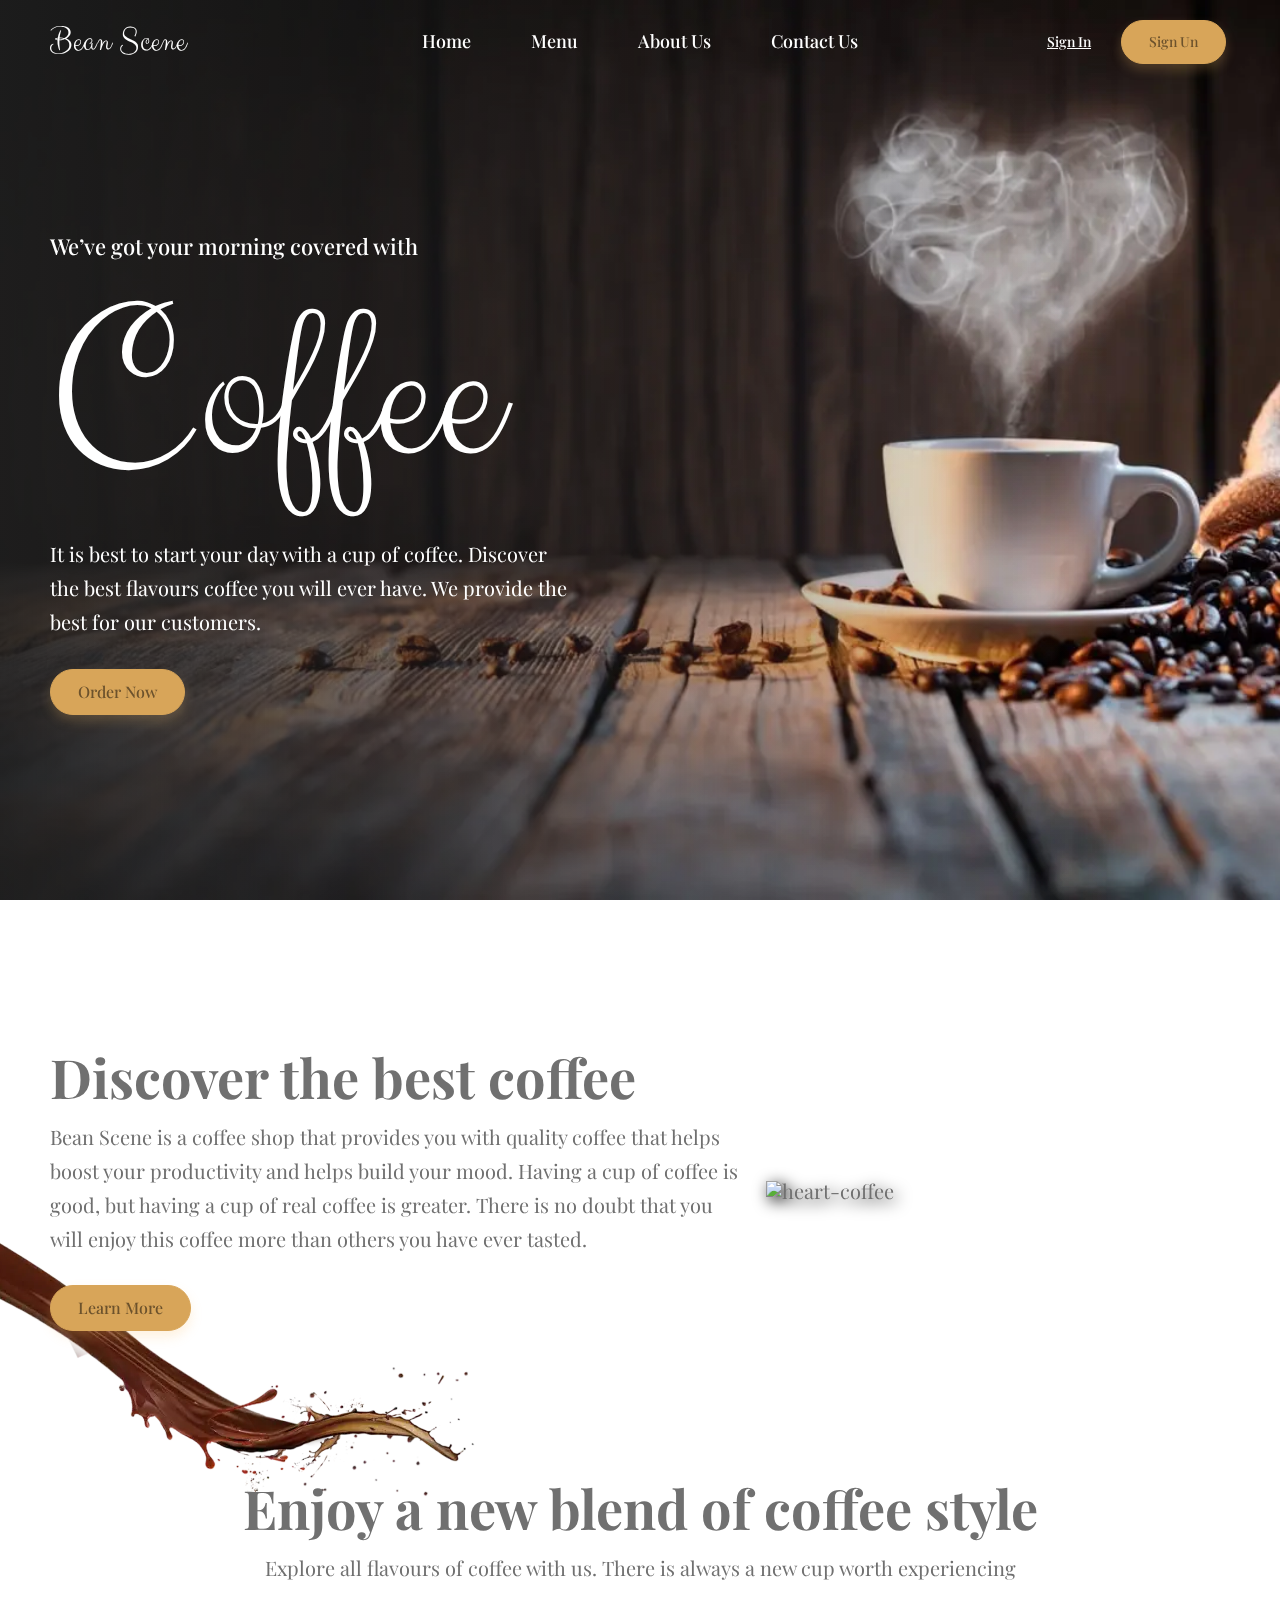
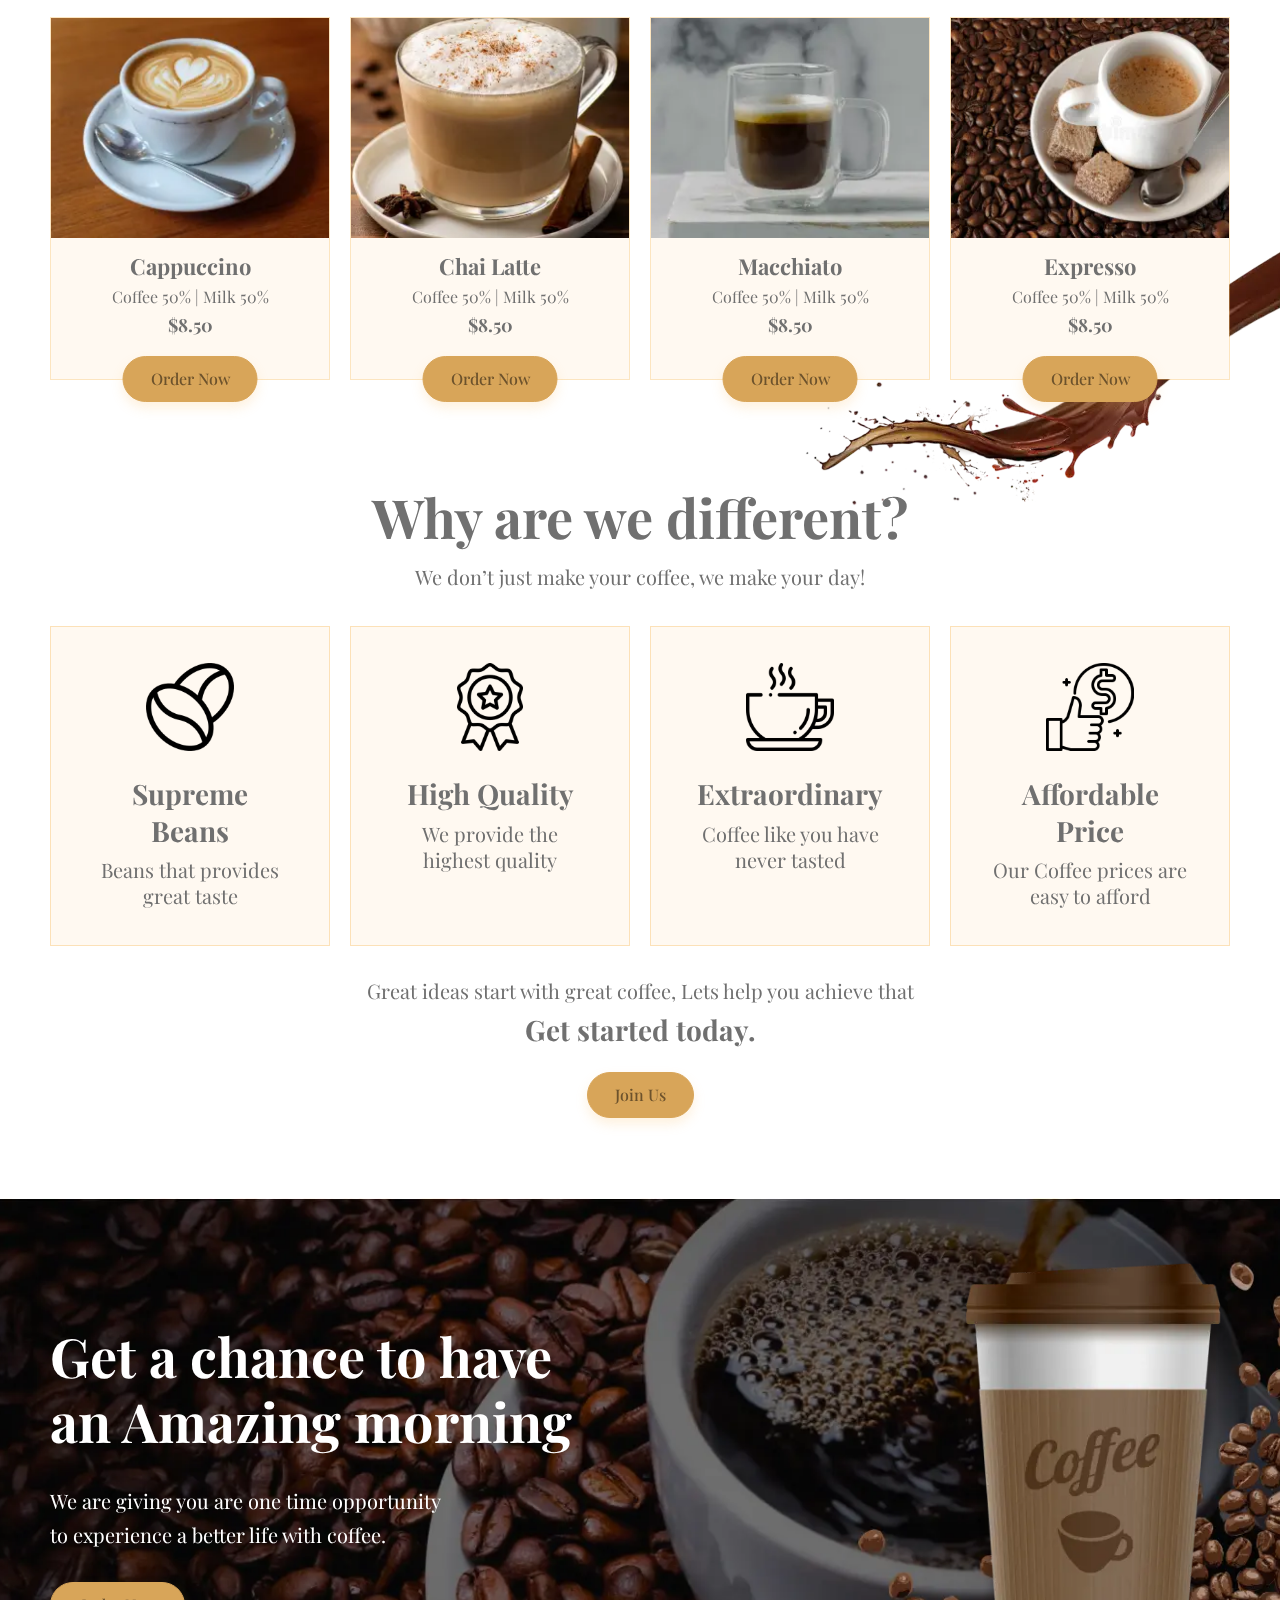
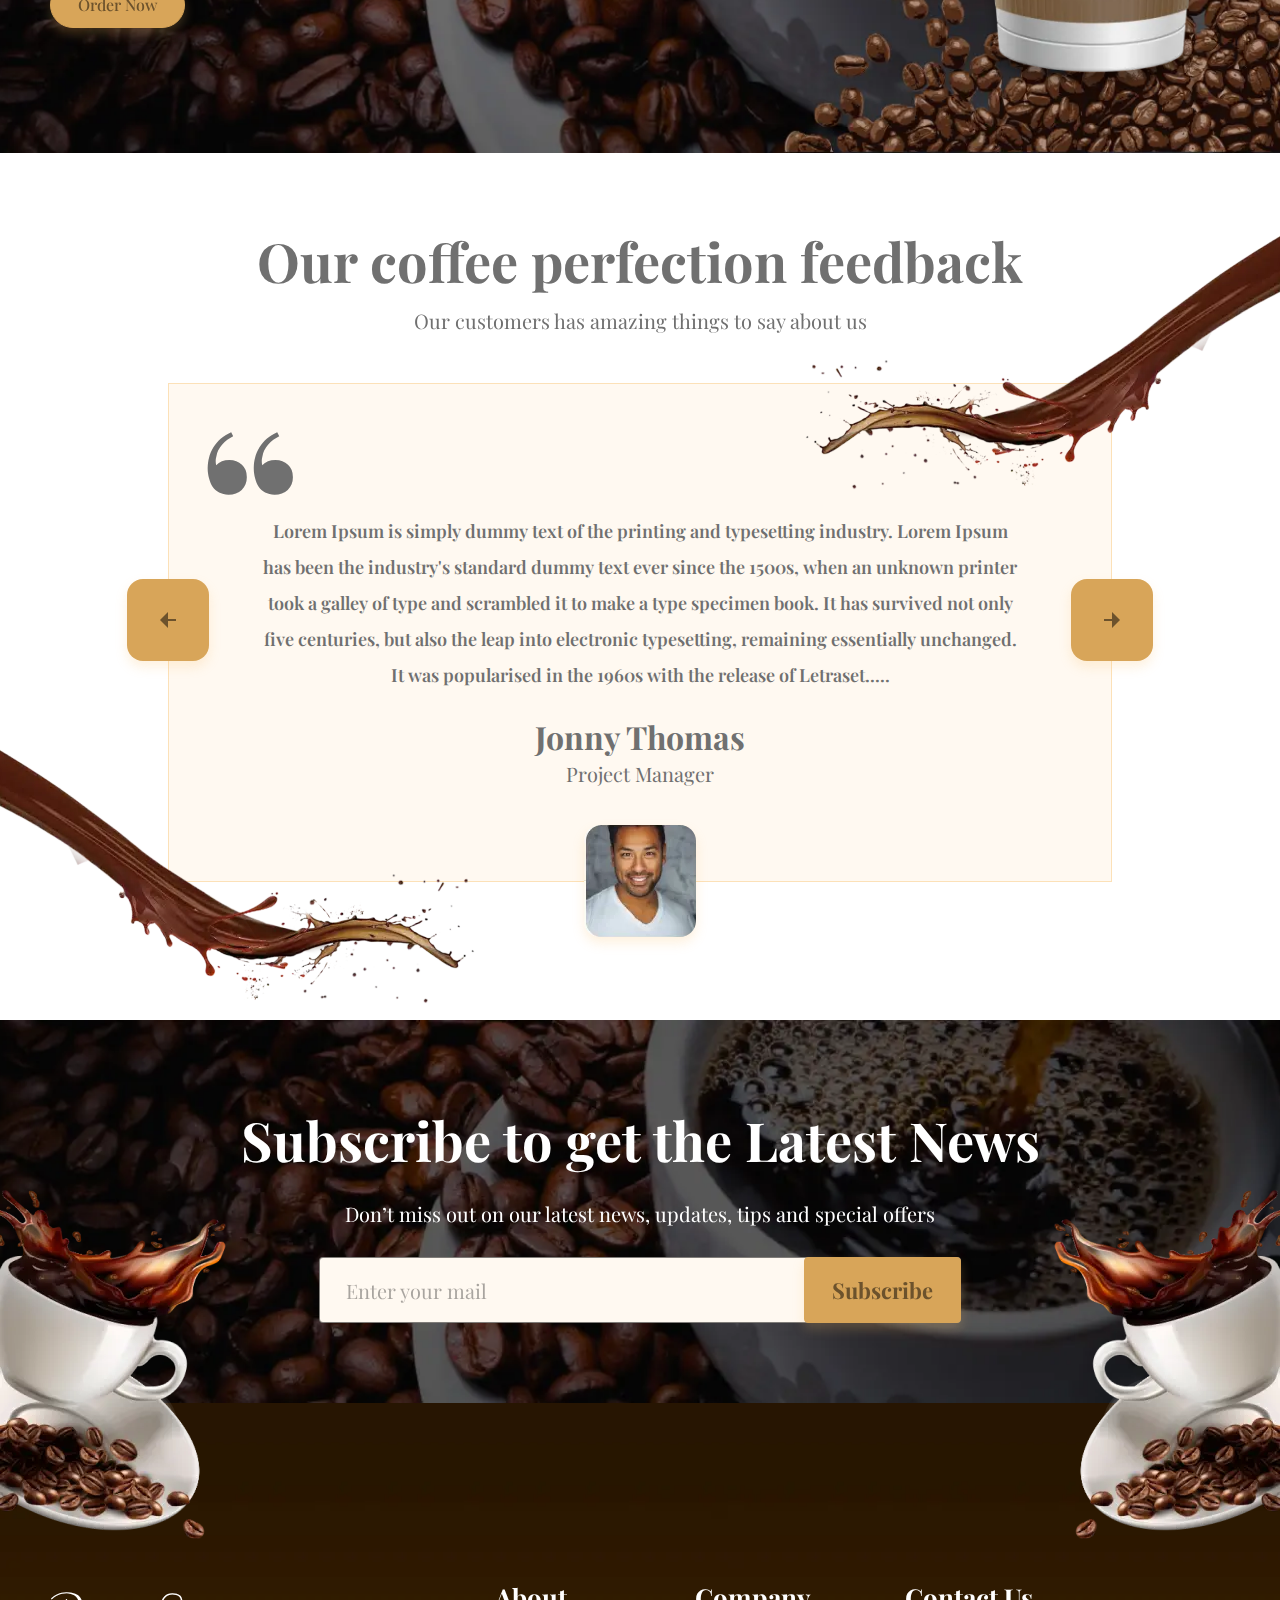
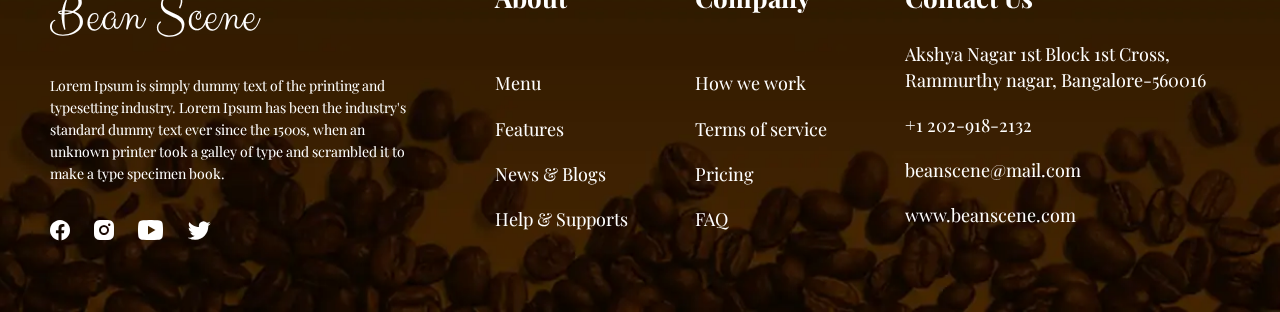
==== index.html @ 51be2c2b "Updates" ====
<!DOCTYPE html>
<html lang="en">

<head>
	<title>Coffee</title>
	<meta charset="UTF-8" />
	<meta name="format-detection" content="telephone=no" />
	<!-- <style>body{opacity: 0;}</style> -->
	<link rel="stylesheet" href="css/style.min.css?_v=20250124222433" />
	<link rel="shortcut icon" href="/favicon.ico" type="image/x-icon" />
	<!-- <meta name="robots" content="noindex, nofollow"> -->
	<meta name="viewport" content="width=device-width, initial-scale=1.0" />
</head>

<body>
	<div class="wrapper">
		<header data-scroll="10" data-scroll-show="1300" class="header">
			<div class="header__container">
				<div class="header__content">
					<div class="header__logo"><span>Bean Scene</span></div>
					<div class="header__menu menu">
						<nav class="menu__body">
							<ul class="menu__list">
								<li class="menu__item"><a href="#" data-goto=".hero" class="menu__link">Home</a></li>
								<li class="menu__item"><a href="#" data-goto-header: class="menu__link">Menu</a></li>
								<li class="menu__item"><a href="#" data-goto-header: data-goto=".about" class="menu__link">About Us</a></li>
								<li class="menu__item"><a href="#" data-goto-header: data-goto=".footer" class="menu__link">contact us</a></li>
							</ul>
						</nav>
					</div>
					<div data-da=".menu__body, 479.98" class="header__signs">
						<button class="btn header__sign">Sign In</button>
						<button class="btn header__sign btn_yellow">sign un</button>
					</div>
					<div class="header__burger">
						<button type="button" class="menu__icon icon-menu"><span></span></button>
					</div>
				</div>
			</div>
		</header>
		<main class="page">
			<section data-prlx-parent class="hero">
				<div class="hero__container">
					<div class="hero__body">
						<div class="hero__descr">We’ve got your morning covered with</div>
						<h1 class="hero__title">Coffee</h1>
						<div class="hero__text">
							<p>
								It is best to start your day with a cup of coffee. Discover the best
								flavours coffee you will ever have. We provide the best for our
								customers.
							</p>
						</div>
						<div><button class="btn btn_yellow">Order Now</button></div>
					</div>
				</div>
				<div class="hero__image"><picture><source srcset="img/bgHero.webp" type="image/webp"><img src="img/bgHero.jpg" alt="bg-image" /></picture></div>
			</section>
			<section data-prlx-parent class="about">
				<div class="about__container">
					<div class="about__content">
						<div class="head about__body">
							<h2 class="about__title head__title">Discover the best coffee</h2>
							<div class="about__text head__text">
								<p>
									Bean Scene is a coffee shop that provides you with quality coffee
									that helps boost your productivity and helps build your mood. Having
									a cup of coffee is good, but having a cup of real coffee is greater.
									There is no doubt that you will enjoy this coffee more than others
									you have ever tasted.
								</p>
							</div>
							<div><button class="btn btn_yellow about__btn">Learn More</button></div>
						</div>
						<div data-da=".about__body, 767.98, 1" class="about__image">
							<picture><source srcset="img/about.webpwing.webp" type="image/webp"><img src="img/about/pngwing.png" alt="heart-coffee" /></picture>
						</div>
					</div>
				</div>
			</section>

			<section class="gallery">
				<div class="gallery__container">
					<div class="gallery__head head head_center">
						<h2 class="gallery__title head__title">
							Enjoy a new blend of coffee style
						</h2>
						<div class="gallery__text head__text">
							<p>
								Explore all flavours of coffee with us. There is always a new cup
								worth experiencing
							</p>
						</div>
					</div>
					<div class="gallery__body">
						<div class="gallery__items">
							<a href="#" class="gallery__item item-gallery">
								<div class="item-gallery__image">
									<picture><source data-srcset="img/gallery/1.webp" srcset="[data-uri]" type="image/webp"><img src="[data-uri]"  data-src="img/gallery/1.jpg" alt="coffee" /></picture>
								</div>
								<div class="item-gallery__content">
									<h4 class="item-gallery__title">Cappuccino</h4>
									<div class="item-gallery__descr">
										Coffee 50% <span>|</span> Milk 50%
									</div>
									<div class="item-gallery__price">$8.50</div>
								</div>
								<div class="btn btn_yellow item-gallery__btn">Order Now</div>
							</a>
							<a href="#" class="gallery__item item-gallery">
								<div class="item-gallery__image">
									<picture><source data-srcset="img/gallery/2.webp" srcset="[data-uri]" type="image/webp"><img src="[data-uri]"  data-src="img/gallery/2.jpg" alt="coffee" /></picture>
								</div>
								<div class="item-gallery__content">
									<h4 class="item-gallery__title">Chai Latte</h4>
									<div class="item-gallery__descr">
										Coffee 50% <span>|</span> Milk 50%
									</div>
									<div class="item-gallery__price">$8.50</div>
								</div>
								<div class="btn btn_yellow item-gallery__btn">Order Now</div>
							</a>
							<a href="#" class="gallery__item item-gallery">
								<div class="item-gallery__image">
									<picture><source data-srcset="img/gallery/3.webp" srcset="[data-uri]" type="image/webp"><img src="[data-uri]"  data-src="img/gallery/3.jpg" alt="coffee" /></picture>
								</div>
								<div class="item-gallery__content">
									<h4 class="item-gallery__title">Macchiato</h4>
									<div class="item-gallery__descr">
										Coffee 50% <span>|</span> Milk 50%
									</div>
									<div class="item-gallery__price">$8.50</div>
								</div>
								<div class="btn btn_yellow item-gallery__btn">Order Now</div>
							</a>
							<a href="#" class="gallery__item item-gallery">
								<div class="item-gallery__image">
									<picture><source data-srcset="img/gallery/4.webp" srcset="[data-uri]" type="image/webp"><img src="[data-uri]"  data-src="img/gallery/4.jpg" alt="coffee" /></picture>
								</div>
								<div class="item-gallery__content">
									<h4 class="item-gallery__title">Expresso</h4>
									<div class="item-gallery__descr">
										Coffee 50% <span>|</span> Milk 50%
									</div>
									<div class="item-gallery__price">$8.50</div>
								</div>
								<div class="btn btn_yellow item-gallery__btn">Order Now</div>
							</a>
						</div>
					</div>
				</div>
			</section>

			<section class="advantages">
				<div class="advantages__container">
					<div class="advantages__head head head_center">
						<h2 class="head__title">Why are we different?</h2>
						<div class="head__text">
							<p>We don’t just make your coffee, we make your day!</p>
						</div>
					</div>
					<div class="advantages__body">
						<div class="advantages item-advantages">
							<div class="item-advantages__image">
								<img data-src="img/advantages/coffee.svg" alt="coffee" />
							</div>
							<div class="item-advantages__content">
								<h4 class="item-advantages__title">Supreme Beans</h4>
								<div class="item-advantages__descr">
									Beans that provides great taste
								</div>
							</div>
						</div>
						<div class="advantages item-advantages">
							<div class="item-advantages__image">
								<img data-src="img/advantages/medal.svg" alt="coffee" />
							</div>
							<div class="item-advantages__content">
								<h4 class="item-advantages__title">High Quality</h4>
								<div class="item-advantages__descr">
									We provide the highest quality
								</div>
							</div>
						</div>
						<div class="advantages item-advantages">
							<div class="item-advantages__image">
								<img data-src="img/advantages/coffee-cup.svg" alt="coffee" />
							</div>
							<div class="item-advantages__content">
								<h4 class="item-advantages__title">Extraordinary</h4>
								<div class="item-advantages__descr">
									Coffee like you have never tasted
								</div>
							</div>
						</div>
						<div class="advantages item-advantages">
							<div class="item-advantages__image">
								<img data-src="img/advantages/best-price.svg" alt="coffee" />
							</div>
							<div class="item-advantages__content">
								<h4 class="item-advantages__title">Affordable Price</h4>
								<div class="item-advantages__descr">
									Our Coffee prices are easy to afford
								</div>
							</div>
						</div>
					</div>
					<div class="advantages__footer footer-advantages">
						<div class="footer-advantages__text">
							Great ideas start with great coffee, Lets help you achieve that
						</div>
						<div class="footer-advantages__title">Get started today.</div>
						<button class="btn btn_yellow">Join Us</button>
					</div>
				</div>
			</section>

			<section class="change">
				<div class="change__container">
					<div class="change__body">
						<div class="change__content">
							<div class="head head_white change__ head">
								<h2 class="head__title change__title">
									Get a chance to have an Amazing morning
								</h2>
								<div class="head__text change__text">
									<p>
										We are giving you are one time opportunity to experience a better
										life with coffee.
									</p>
								</div>
								<div>
									<button class="btn btn_yellow change__btn">Order Now</button>
								</div>
							</div>
						</div>
						<div class="change__cup">
							<picture><source srcset="img/change/cup.webp" type="image/webp"><img src="img/change/cup.png" alt="cup" /></picture>
						</div>
					</div>
				</div>
				<div class="change__bg">
					<picture><source srcset="img/change/bgWithoutCup.webp" type="image/webp"><img src="img/change/bgWithoutCup.jpg" alt="bg" /></picture>
				</div>
			</section>

			<section class="feedback">
				<div class="feedback__container">
					<div class="feedback__head head head_center">
						<h2 class="feedback__title head__title">
							Our coffee perfection feedback
						</h2>
						<div class="feedback__text head__text">
							<p>Our customers has amazing things to say about us</p>
						</div>
					</div>
					<div class="feedback__body">
						<!-- Оболонка слайдера -->
						<div class="feedback__slider swiper">
							<!-- Частина слайдера, що рухається -->
							<div class="feedback__wrapper swiper-wrapper">
								<div class="feedback__slide swiper-slide">
									<div class="feedback__content">
										<blockquote class="feedback__item">
											<div class="slide-feedback__text _icon-quotes">
												<p>
													Lorem Ipsum is simply dummy text of the printing and
													typesetting industry. Lorem Ipsum has been the industry's
													standard dummy text ever since the 1500s, when an unknown
													printer took a galley of type and scrambled it to make a
													type specimen book. It has survived not only five centuries,
													but also the leap into electronic typesetting, remaining
													essentially unchanged. It was popularised in the 1960s with
													the release of Letraset.....
												</p>
											</div>
											<cite class="slide-feedback__autor">
												<p>Jonny Thomas</p>
												<p>Project Manager</p>
											</cite>
										</blockquote>
										<div class="feedback__photo">
											<picture><source srcset="img/feedback/photo.webp" type="image/webp"><img src="img/feedback/photo.jpg" alt="photo" /></picture>
										</div>
									</div>
								</div>
								<div class="feedback__slide swiper-slide">
									<div class="feedback__content">
										<blockquote class="feedback__item">
											<div class="slide-feedback__text _icon-quotes">
												<p>
													Lorem Ipsum is simply dummy text of the printing and
													typesetting industry. Lorem Ipsum has been the industry's
													standard dummy text ever since the 1500s, when an unknown
													printer took a galley of type and scrambled it to make a
													type specimen book. It has survived not only five centuries,
													but also the leap into electronic typesetting, remaining
													essentially unchanged. It was popularised in the 1960s with
													the release of Letraset.....
												</p>
											</div>
											<cite class="slide-feedback__autor">
												<p>Jonny Thomas</p>
												<p>Project Manager</p>
											</cite>
										</blockquote>
										<div class="feedback__photo">
											<picture><source srcset="img/feedback/photo.webp" type="image/webp"><img src="img/feedback/photo.jpg" alt="photo" /></picture>
										</div>
									</div>
								</div>
								<div class="feedback__slide swiper-slide">
									<div class="feedback__content">
										<blockquote class="feedback__item">
											<div class="slide-feedback__text _icon-quotes">
												<p>
													Lorem Ipsum is simply dummy text of the printing and
													typesetting industry. Lorem Ipsum has been the industry's
													standard dummy text ever since the 1500s, when an unknown
													printer took a galley of type and scrambled it to make a
													type specimen book. It has survived not only five centuries,
													but also the leap into electronic typesetting, remaining
													essentially unchanged. It was popularised in the 1960s with
													the release of Letraset.....
												</p>
											</div>
											<cite class="slide-feedback__autor">
												<p>Jonny Thomas</p>
												<p>Project Manager</p>
											</cite>
										</blockquote>
										<div class="feedback__photo">
											<picture><source srcset="img/feedback/photo.webp" type="image/webp"><img src="img/feedback/photo.jpg" alt="photo" /></picture>
										</div>
									</div>
								</div>
							</div>

							<!-- Якщо потрібна навігація (ліворуч/праворуч) -->
							<button type="button" class="feedback__button feedback-button-prev _icon-arrow-right"></button>
							<button type="button" class="feedback__button feedback-button-next _icon-arrow-right"></button>
						</div>
					</div>
				</div>
			</section>

			<section class="form">
				<div class="form__container">
					<div class="form__content">
						<div class="head head_white head_center form__head">
							<h2 class="head__title form__title">
								Subscribe to get the Latest News
							</h2>
							<div class="head__text form__text">
								<p>
									Don’t miss out on our latest news, updates, tips and special offers
								</p>
							</div>
						</div>
						<form action="#" class="form__form" name="setEmail">
							<div class="form__body">
								<input type="email" name="email" class="form__email" placeholder="Enter your mail" />
								<button class="btn btn_yellow form__btn">Subscribe</button>
							</div>
						</form>
					</div>
				</div>
				<div class="form__bg">
					<picture><source srcset="img/form/bg.webp" type="image/webp"><img src="img/form/bg.jpg" alt="image" /></picture>
				</div>
			</section>

		</main>
		<footer class="footer">
			<div class="footer__container">
				<div class="footer__body">
					<div class="footer__content">
						<div class="footer__logo">Bean Scene</div>
						<div class="footer__text">
							Lorem Ipsum is simply dummy text of the printing and typesetting
							industry. Lorem Ipsum has been the industry's standard dummy text ever
							since the 1500s, when an unknown printer took a galley of type and
							scrambled it to make a type specimen book.
						</div>
						<div data-da=".footer__content, 767.98, 4" class="footer__socials">
							<a href="https://www.facebook.com/?locale=uk_UA" target="_blank" class="footer__icon _icon-facebook"></a>
							<a href="https://www.instagram.com/" target="_blank" class="footer__icon _icon-instagram"></a>
							<a href="https://www.youtube.com/?app=desktop&hl=ru&gl=UA" target="_blank" class="footer__icon _icon-youtube"></a>
							<a href="https://twitter.com/?lang=uk" target="_blank" class="footer__icon _icon-twitter"></a>
						</div>
					</div>
					<div data-da=".footer__content, 767.98" data-spollers="768,max" class="footer__colums">
						<details class="footer__about">
							<summary class="footer__title">About <span></span></summary>
							<ul class="footer__list">
								<li class="footer__item">
									<a href="#" class="footer__link">Menu</a>
								</li>
								<li class="footer__item">
									<a href="#" class="footer__link">Features</a>
								</li>
								<li class="footer__item">
									<a href="#" class="footer__link">News & Blogs</a>
								</li>
								<li class="footer__item">
									<a href="#" class="footer__link">Help & Supports</a>
								</li>
							</ul>
						</details>
						<details class="footer__about">
							<summary class="footer__title">Company <span></span></summary>
							<ul class="footer__list">
								<li class="footer__item">
									<a href="#" class="footer__link">How we work</a>
								</li>
								<li class="footer__item">
									<a href="#" class="footer__link">Terms of service</a>
								</li>
								<li class="footer__item">
									<a href="#" class="footer__link">Pricing</a>
								</li>
								<li class="footer__item">
									<a href="#" class="footer__link">FAQ</a>
								</li>
							</ul>
						</details>
					</div>
					<adress data-da=".footer__content, 479.98, 2" class="footer__contacts">
						<div class="footer__title">Contact Us</div>
						<ul class="footer__list">
							<li class="footer__item">
								<a href="#" class="footer__link">Akshya Nagar 1st Block 1st Cross, Rammurthy nagar,
									Bangalore-560016</a>
							</li>
							<li class="footer__item footer__cont">
								<a href="tel:12029182132" class="footer__link">+1 202-918-2132</a>
							</li>
							<li class="footer__item footer__cont">
								<a href="mailto:beanscene@mail.com" class="footer__link">beanscene@mail.com</a>
							</li>
							<li class="footer__item footer__cont">
								<a href="www.beanscene.com" class="footer__link">www.beanscene.com</a>
							</li>
						</ul>
					</adress>
				</div>
			</div>
			<div class="footer__bg">
				<picture><source srcset="img/footer/bgFooter.webp" type="image/webp"><img src="img/footer/bgFooter.jpg" alt="image" /></picture>
			</div>
		</footer>

	</div>
	<script src="js/app.min.js?_v=20250124222433"></script>
</body>

</html>
---- css/style.min.css ----
@charset "UTF-8";@import url(https://fonts.googleapis.com/css?family=Playfair+Display:regular,500,600,700&display=swap);@import url(https://fonts.googleapis.com/css?family=Clicker+Script:regular&display=swap);@font-face{font-family:icons;font-display:swap;src:url(../fonts/icons.woff2) format("woff2"),url(../fonts/icons.woff) format("woff");font-weight:400;font-style:normal}[class*=_icon-]:before{font-family:icons;font-style:normal;font-weight:400;font-variant:normal;text-transform:none;line-height:1;-webkit-font-smoothing:antialiased;-moz-osx-font-smoothing:grayscale}[class*=_icon-]:before{display:block}._icon-arrow-right:before{content:"\e900"}._icon-facebook:before{content:"\e901"}._icon-instagram:before{content:"\e902"}._icon-quotes:before{content:"\e903"}._icon-twitter:before{content:"\e904"}._icon-youtube:before{content:"\e905"}*{padding:0;margin:0;border:0}*,::after,::before{-webkit-box-sizing:border-box;box-sizing:border-box}::after,::before{display:inline-block}body,html{height:100%;min-width:320px}body{color:#707070;line-height:1;font-family:"Playfair Display";font-size:1.25rem;-ms-text-size-adjust:100%;-moz-text-size-adjust:100%;-webkit-text-size-adjust:100%;-webkit-font-smoothing:antialiased;-moz-osx-font-smoothing:grayscale}button,input,textarea{font-family:"Playfair Display";font-size:inherit;line-height:inherit}button{cursor:pointer;color:inherit;background-color:transparent}a{display:inline-block;color:inherit;text-decoration:none}ul li{list-style:none}img{vertical-align:top}h1,h2,h3,h4,h5,h6{font-weight:inherit;font-size:inherit}.lock body{overflow:hidden;-ms-touch-action:none;touch-action:none;-ms-scroll-chaining:none;overscroll-behavior:none}.wrapper{min-height:100%;display:-webkit-box;display:-ms-flexbox;display:flex;-webkit-box-orient:vertical;-webkit-box-direction:normal;-ms-flex-direction:column;flex-direction:column;overflow:hidden;font-weight:400}@supports (overflow:clip){.wrapper{overflow:clip}}.wrapper>main{-webkit-box-flex:1;-ms-flex:1 1 auto;flex:1 1 auto}.wrapper>*{min-width:0}[class*=__container]{max-width:75.625rem;margin:0 auto;padding:0 .9375rem}@media (max-width:calc(47.99875em + 150px)){.no-webp .menu__body{background:url(../img/bgHero.jpg) 0 0 no-repeat}.menu__body{position:fixed;width:100%;height:100%;left:-100%;top:0;overflow:auto;padding:3.125rem .9375rem .9375rem 1.875rem;-webkit-transition:left .3s;transition:left .3s;background-size:cover}.menu__body::before{content:"";position:fixed;width:100%;height:4.375rem;left:-100%;top:0;-webkit-transition:left .3s;transition:left .3s;z-index:2}.menu-open .menu__body{left:0}.menu-open .menu__body::before{left:0}}.icon-menu{display:none}@media (max-width:calc(47.99875em + 150px)){.icon-menu{display:block;position:relative;margin-left:.625rem;width:1.5625rem;height:1.125rem;z-index:5}}@media (max-width:calc(47.99875em + 150px)) and (any-hover:none){.icon-menu{cursor:default}}@media (max-width:calc(47.99875em + 150px)){.icon-menu span,.icon-menu::after,.icon-menu::before{content:"";-webkit-transition:all .3s ease 0s;transition:all .3s ease 0s;right:0;position:absolute;width:100%;height:.125rem;background-color:#fff}.icon-menu::before{top:0}.icon-menu::after{bottom:0}.icon-menu span{top:calc(50% - .0625rem)}.menu-open .icon-menu span{width:0}.menu-open .icon-menu::before{top:calc(50% - .0625rem);-webkit-transform:rotate(-45deg);-ms-transform:rotate(-45deg);transform:rotate(-45deg)}.menu-open .icon-menu::after{bottom:calc(50% - .0625rem);-webkit-transform:rotate(45deg);-ms-transform:rotate(45deg);transform:rotate(45deg)}}.spollers{display:-ms-grid;display:grid;gap:15px}.spollers__item{font-size:1.25rem}.spollers__title{width:100%;cursor:default;text-align:left;border:1px solid #eee;padding:.625rem .9375rem;border-radius:.3125rem;position:relative;list-style:none}.spollers__title::-webkit-details-marker,.spollers__title::marker{display:none}._spoller-init .spollers__title{cursor:pointer}._spoller-init .spollers__title::after,._spoller-init .spollers__title::before{content:"";position:absolute;right:10px;top:50%;background-color:#000;height:2px;width:15px;-webkit-transition:-webkit-transform .5s ease 0s;transition:-webkit-transform .5s ease 0s;transition:transform .5s ease 0s;transition:transform .5s ease 0s,-webkit-transform .5s ease 0s}._spoller-init .spollers__title::before{-webkit-transform:translate(-75%,-50%) rotate(40deg);-ms-transform:translate(-75%,-50%) rotate(40deg);transform:translate(-75%,-50%) rotate(40deg)}._spoller-init .spollers__title::after{-webkit-transform:translate(0,-50%) rotate(-40deg);-ms-transform:translate(0,-50%) rotate(-40deg);transform:translate(0,-50%) rotate(-40deg)}._spoller-init .spollers__title._spoller-active::before{-webkit-transform:translateX(-75%) rotate(-40deg);-ms-transform:translateX(-75%) rotate(-40deg);transform:translateX(-75%) rotate(-40deg)}._spoller-init .spollers__title._spoller-active::after{-webkit-transform:rotate(40deg);-ms-transform:rotate(40deg);transform:rotate(40deg)}.spollers__body{padding:1.25rem;border-radius:.3125rem;border:1px solid #eee}.ibg{width:100%;height:100%;-o-object-fit:cover;object-fit:cover}.ibg--top{-o-object-position:top;object-position:top}.ibg--bottom{-o-object-position:bottom;object-position:bottom}.ibg--left{-o-object-position:left;object-position:left}.ibg--right{-o-object-position:right;object-position:right}.ibg--contain{-o-object-fit:contain;object-fit:contain}.btn{color:#fff;text-decoration:underline;font-size:16px;font-weight:500;padding:.875rem 1.6875rem;border-radius:24px;-webkit-transition:all .5s;transition:all .5s;text-transform:capitalize;text-wrap:nowrap}.btn_yellow{border:1px solid #d8a559;background-color:#d8a559;color:#6c522c;-webkit-box-shadow:0 6px 12px 0 rgba(249,192,106,.22);box-shadow:0 6px 12px 0 rgba(249,192,106,.22);text-decoration:none}@media (any-hover:hover){.btn_yellow:hover{border:1px solid #6c522c}}.head{color:#707070;display:-ms-grid;display:grid;gap:1rem}.head__title{font-weight:700}@media (min-width:75.625em){.head__title{font-size:3.375rem}}@media (min-width:20em) and (max-width:75.625em){@supports (font-size:clamp(2.875rem ,2.6952247191rem + 0.8988764045vw ,3.375rem)){.head__title{font-size:clamp(2.875rem ,2.6952247191rem + .8988764045vw ,3.375rem)}}@supports not (font-size:clamp(2.875rem ,2.6952247191rem + 0.8988764045vw ,3.375rem)){.head__title{font-size:calc(2.875rem + .5 * (100vw - 20rem)/ 55.625)}}}@media (max-width:20em){.head__title{font-size:2.875rem}}.head__text{line-height:170%}@media (min-width:75.625em){.head__text{font-size:1.25rem}}@media (min-width:20em) and (max-width:75.625em){@supports (font-size:clamp(1.125rem ,1.0800561798rem + 0.2247191011vw ,1.25rem)){.head__text{font-size:clamp(1.125rem ,1.0800561798rem + .2247191011vw ,1.25rem)}}@supports not (font-size:clamp(1.125rem ,1.0800561798rem + 0.2247191011vw ,1.25rem)){.head__text{font-size:calc(1.125rem + .125 * (100vw - 20rem)/ 55.625)}}}@media (max-width:20em){.head__text{font-size:1.125rem}}.head__text p:not(:last-child){margin-bottom:.625rem}.head_white{color:#fff}.head_center{-webkit-box-pack:center;-ms-flex-pack:center;justify-content:center;justify-items:center}@media (max-width:47.99875em){.head{justify-items:start}}.header{position:fixed;left:0;right:0;top:0;z-index:50;color:#fff}.header__content{display:-ms-grid;display:grid;-ms-grid-columns:210px 1fr 210px auto;grid-template-columns:210px 1fr 210px auto;font-size:14px;text-transform:capitalize}@media (min-width:75.625em){.header__content{padding-top:1.25rem}}@media (min-width:20em) and (max-width:75.625em){@supports (padding-top:clamp(0.625rem ,0.4002808989rem + 1.1235955056vw ,1.25rem)){.header__content{padding-top:clamp(.625rem ,.4002808989rem + 1.1235955056vw ,1.25rem)}}@supports not (padding-top:clamp(0.625rem ,0.4002808989rem + 1.1235955056vw ,1.25rem)){.header__content{padding-top:calc(.625rem + .625 * (100vw - 20rem)/ 55.625)}}}@media (max-width:20em){.header__content{padding-top:.625rem}}@media (min-width:75.625em){.header__content{padding-bottom:1.25rem}}@media (min-width:20em) and (max-width:75.625em){@supports (padding-bottom:clamp(0.625rem ,0.4002808989rem + 1.1235955056vw ,1.25rem)){.header__content{padding-bottom:clamp(.625rem ,.4002808989rem + 1.1235955056vw ,1.25rem)}}@supports not (padding-bottom:clamp(0.625rem ,0.4002808989rem + 1.1235955056vw ,1.25rem)){.header__content{padding-bottom:calc(.625rem + .625 * (100vw - 20rem)/ 55.625)}}}@media (max-width:20em){.header__content{padding-bottom:.625rem}}@media (max-width:29.99875em){.header__content{display:-webkit-box;display:-ms-flexbox;display:flex;-webkit-box-pack:justify;-ms-flex-pack:justify;justify-content:space-between}}.header__logo{font-family:"Clicker Script";font-size:35px;position:relative;z-index:5;display:-webkit-box;display:-ms-flexbox;display:flex;-webkit-box-align:center;-ms-flex-align:center;align-items:center}.header__sign{font-size:14px;position:relative;z-index:5}.header__sign:hover{opacity:.7}.header__burger{display:-webkit-box;display:-ms-flexbox;display:flex;-webkit-box-align:center;-ms-flex-align:center;align-items:center}.header._header-scroll{-webkit-transition:opacity .8s ease-in-out;transition:opacity .8s ease-in-out;position:fixed;opacity:0;background-color:rgba(0,0,0,.6156862745)}.header._header-scroll .header__content{padding-top:.625rem;padding-bottom:.625rem}.header._header-scroll._header-show{opacity:1}.menu{display:-webkit-box;display:-ms-flexbox;display:flex;-ms-grid-column-align:center;justify-self:center;-webkit-box-align:center;-ms-flex-align:center;align-items:center}.menu__list{display:-webkit-box;display:-ms-flexbox;display:flex;row-gap:.4375rem;-webkit-box-align:center;-ms-flex-align:center;align-items:center;-webkit-box-pack:center;-ms-flex-pack:center;justify-content:center;font-weight:500;-ms-flex-wrap:wrap;flex-wrap:wrap;font-size:1.125rem}@media (min-width:75.625em){.menu__list{-webkit-column-gap:3.75rem;-moz-column-gap:3.75rem;column-gap:3.75rem}}@media (min-width:20em) and (max-width:75.625em){@supports ((-moz-column-gap:clamp(0.625rem ,-0.4985955056rem + 5.6179775281vw ,3.75rem)) or (column-gap:clamp(0.625rem ,-0.4985955056rem + 5.6179775281vw ,3.75rem))){.menu__list{-webkit-column-gap:clamp(.625rem ,-.4985955056rem + 5.6179775281vw ,3.75rem);-moz-column-gap:clamp(.625rem ,-.4985955056rem + 5.6179775281vw ,3.75rem);column-gap:clamp(.625rem ,-.4985955056rem + 5.6179775281vw ,3.75rem)}}@supports not ((-moz-column-gap:clamp(0.625rem ,-0.4985955056rem + 5.6179775281vw ,3.75rem)) or (column-gap:clamp(0.625rem ,-0.4985955056rem + 5.6179775281vw ,3.75rem))){.menu__list{-webkit-column-gap:calc(.625rem + 3.125 * (100vw - 20rem)/ 55.625);-moz-column-gap:calc(.625rem + 3.125 * (100vw - 20rem)/ 55.625);column-gap:calc(.625rem + 3.125 * (100vw - 20rem)/ 55.625)}}}@media (max-width:20em){.menu__list{-webkit-column-gap:.625rem;-moz-column-gap:.625rem;column-gap:.625rem}}@media (max-width:calc(47.99875em + 150px)){.menu__list{padding-bottom:1.25rem;padding-top:30%;padding-right:1.875rem;display:-webkit-box;display:-ms-flexbox;display:flex;-webkit-box-orient:vertical;-webkit-box-direction:normal;-ms-flex-direction:column;flex-direction:column;-webkit-box-align:center;-ms-flex-align:center;align-items:center;font-size:1.5rem;gap:1.875rem}}.menu__item{-webkit-transition:opacity .5s;transition:opacity .5s;position:relative;line-height:140%}.menu__item::after{content:"";position:absolute;width:100%;height:1.5px;bottom:-3px;right:0;background-color:#fff;overflow:hidden;-webkit-transition:opacity .3s;transition:opacity .3s;opacity:0}@media (any-hover:hover){.menu__item:hover{-webkit-transition:opacity .5s;transition:opacity .5s}.menu__item:hover::after{opacity:1}}.menu__link{-webkit-transition:opacity .3s ease 0s;transition:opacity .3s ease 0s}.menu__link:hover{opacity:.7}@media (max-width:29.99875em){.menu-open .menu__body{display:-ms-grid;display:grid;-ms-grid-rows:1fr auto;grid-template-rows:1fr auto}}@media (max-width:47.99875em){.menu-open .menu__body__content{display:-webkit-box;display:-ms-flexbox;display:flex;-webkit-box-pack:justify;-ms-flex-pack:justify;justify-content:space-between}}.menu-open .menu__list{-webkit-box-pack:start;-ms-flex-pack:start;justify-content:start}@media (max-width:29.99875em){.menu-open .header__signs{margin-top:.625rem;-ms-grid-column-align:end;justify-self:end}}@media (max-width:29.99875em){.menu-open .header__sign{font-size:16px}}.menu-open .btn_yellow{-webkit-box-shadow:none;box-shadow:none}.footer{position:relative;color:#fff;padding-top:11.375rem}@media (min-width:75.625em){.footer{padding-bottom:4.5rem}}@media (min-width:20em) and (max-width:75.625em){@supports (padding-bottom:clamp(3.75rem ,3.4803370787rem + 1.3483146067vw ,4.5rem)){.footer{padding-bottom:clamp(3.75rem ,3.4803370787rem + 1.3483146067vw ,4.5rem)}}@supports not (padding-bottom:clamp(3.75rem ,3.4803370787rem + 1.3483146067vw ,4.5rem)){.footer{padding-bottom:calc(3.75rem + .75 * (100vw - 20rem)/ 55.625)}}}@media (max-width:20em){.footer{padding-bottom:3.75rem}}@media (max-width:61.99875em) and (min-width:75.625em){.footer{padding-top:4.375rem}}@media (max-width:61.99875em) and (min-width:20em) and (max-width:75.625em){@supports (padding-top:clamp(2.5rem ,1.8258426966rem + 3.3707865169vw ,4.375rem)){.footer{padding-top:clamp(2.5rem ,1.8258426966rem + 3.3707865169vw ,4.375rem)}}@supports not (padding-top:clamp(2.5rem ,1.8258426966rem + 3.3707865169vw ,4.375rem)){.footer{padding-top:calc(2.5rem + 1.875 * (100vw - 20rem)/ 55.625)}}}@media (max-width:61.99875em) and (max-width:20em){.footer{padding-top:2.5rem}}.no-webp .footer::after{background-image:url(../img/cup.png)}.footer::after{content:"";background-repeat:no-repeat;position:absolute;top:-220px;left:0;aspect-ratio:297/358;z-index:2}@media (min-width:75.625em){.footer::after{width:22.375rem}}@media (min-width:20em) and (max-width:75.625em){@supports (width:clamp(12.5rem ,8.9494382022rem + 17.7528089888vw ,22.375rem)){.footer::after{width:clamp(12.5rem ,8.9494382022rem + 17.7528089888vw ,22.375rem)}}@supports not (width:clamp(12.5rem ,8.9494382022rem + 17.7528089888vw ,22.375rem)){.footer::after{width:calc(12.5rem + 9.875 * (100vw - 20rem)/ 55.625)}}}@media (max-width:20em){.footer::after{width:12.5rem}}@media (max-width:61.99875em){.footer::after{display:none}}.no-webp .footer::before{background-image:url(../img/cup.png)}.footer::before{content:"";background-repeat:no-repeat;position:absolute;top:-220px;right:0;aspect-ratio:297/358;-webkit-transform:rotateY(-180deg);transform:rotateY(-180deg);z-index:2}@media (min-width:75.625em){.footer::before{width:22.375rem}}@media (min-width:20em) and (max-width:75.625em){@supports (width:clamp(12.5rem ,8.9494382022rem + 17.7528089888vw ,22.375rem)){.footer::before{width:clamp(12.5rem ,8.9494382022rem + 17.7528089888vw ,22.375rem)}}@supports not (width:clamp(12.5rem ,8.9494382022rem + 17.7528089888vw ,22.375rem)){.footer::before{width:calc(12.5rem + 9.875 * (100vw - 20rem)/ 55.625)}}}@media (max-width:20em){.footer::before{width:12.5rem}}@media (max-width:61.99875em){.footer::before{display:none}}.footer__body{display:-ms-grid;display:grid;-ms-grid-columns:1fr 400px 1fr;grid-template-columns:1fr 400px 1fr}@media (max-width:61.99875em){.footer__body{-ms-grid-columns:1fr 300px 1fr;grid-template-columns:1fr 300px 1fr}}@media (max-width:47.99875em){.footer__body{-ms-grid-columns:2fr 1fr;grid-template-columns:2fr 1fr}}@media (max-width:29.99875em){.footer__body{-ms-grid-columns:1fr;grid-template-columns:1fr}}.footer__content{display:-ms-grid;display:grid;gap:1.5625rem;padding-right:1.5625rem}@media (max-width:29.99875em){.footer__content{padding-right:0}}.footer__logo{font-family:"Clicker Script";line-height:120%;text-wrap:nowrap}@media (min-width:75.625em){.footer__logo{font-size:3.375rem}}@media (min-width:20em) and (max-width:75.625em){@supports (font-size:clamp(1.875rem ,1.3356741573rem + 2.6966292135vw ,3.375rem)){.footer__logo{font-size:clamp(1.875rem ,1.3356741573rem + 2.6966292135vw ,3.375rem)}}@supports not (font-size:clamp(1.875rem ,1.3356741573rem + 2.6966292135vw ,3.375rem)){.footer__logo{font-size:calc(1.875rem + 1.5 * (100vw - 20rem)/ 55.625)}}}@media (max-width:20em){.footer__logo{font-size:1.875rem}}.footer__text{font-size:.875rem;line-height:157.142857%}.footer__socials{margin-top:.625rem;display:-webkit-box;display:-ms-flexbox;display:flex;gap:1.5rem}.footer__icon{-webkit-transition:color .3s ease 0s;transition:color .3s ease 0s;font-size:1.25rem}.footer__icon._icon-facebook:hover{color:#1b5fd7}.footer__icon._icon-instagram:hover{color:#9a17c8}.footer__icon._icon-youtube:hover{color:#c22f2a}.footer__icon._icon-twitter:hover{color:#03a4ec}.footer__colums{display:-ms-grid;display:grid;-ms-grid-columns:(1fr)[2];grid-template-columns:repeat(2,1fr)}@media (min-width:75.625em){.footer__about{padding-left:3.4375rem}}@media (min-width:61.99875em) and (max-width:75.625em){@supports (padding-left:clamp(1.25rem ,-8.7030146317rem + 16.0535730667vw ,3.4375rem)){.footer__about{padding-left:clamp(1.25rem ,-8.7030146317rem + 16.0535730667vw ,3.4375rem)}}@supports not (padding-left:clamp(1.25rem ,-8.7030146317rem + 16.0535730667vw ,3.4375rem)){.footer__about{padding-left:calc(1.25rem + 2.1875 * (100vw - 61.99875rem)/ 13.62625)}}}.footer__about .footer__link{text-wrap:nowrap;-webkit-transition:opacity .3s ease 0s;transition:opacity .3s ease 0s}.footer__about .footer__link:hover{opacity:.7}.footer__title{font-weight:700}@media (min-width:75.625em){.footer__title{font-size:1.625rem}}@media (min-width:20em) and (max-width:75.625em){@supports (font-size:clamp(1.375rem ,1.2851123596rem + 0.4494382022vw ,1.625rem)){.footer__title{font-size:clamp(1.375rem ,1.2851123596rem + .4494382022vw ,1.625rem)}}@supports not (font-size:clamp(1.375rem ,1.2851123596rem + 0.4494382022vw ,1.625rem)){.footer__title{font-size:calc(1.375rem + .25 * (100vw - 20rem)/ 55.625)}}}@media (max-width:20em){.footer__title{font-size:1.375rem}}@media (min-width:75.625em){.footer__title{margin-bottom:3.75rem}}@media (min-width:20em) and (max-width:75.625em){@supports (margin-bottom:clamp(2.5rem ,2.0505617978rem + 2.2471910112vw ,3.75rem)){.footer__title{margin-bottom:clamp(2.5rem ,2.0505617978rem + 2.2471910112vw ,3.75rem)}}@supports not (margin-bottom:clamp(2.5rem ,2.0505617978rem + 2.2471910112vw ,3.75rem)){.footer__title{margin-bottom:calc(2.5rem + 1.25 * (100vw - 20rem)/ 55.625)}}}@media (max-width:20em){.footer__title{margin-bottom:2.5rem}}@media (max-width:47.99875em){.footer__title{font-size:1.375rem}}@media (max-width:47.99875em) and (min-width:75.625em){.footer__title{margin-bottom:2.5rem}}@media (max-width:47.99875em) and (min-width:20em) and (max-width:75.625em){@supports (margin-bottom:clamp(1.25rem ,0.8005617978rem + 2.2471910112vw ,2.5rem)){.footer__title{margin-bottom:clamp(1.25rem ,.8005617978rem + 2.2471910112vw ,2.5rem)}}@supports not (margin-bottom:clamp(1.25rem ,0.8005617978rem + 2.2471910112vw ,2.5rem)){.footer__title{margin-bottom:calc(1.25rem + 1.25 * (100vw - 20rem)/ 55.625)}}}@media (max-width:47.99875em) and (max-width:20em){.footer__title{margin-bottom:1.25rem}}.footer__list{display:-ms-grid;display:grid;gap:1.25rem}.footer__item{line-height:140%}@media (min-width:75.625em){.footer__item{font-size:1.125rem}}@media (min-width:20em) and (max-width:75.625em){@supports (font-size:clamp(0.875rem ,0.7851123596rem + 0.4494382022vw ,1.125rem)){.footer__item{font-size:clamp(.875rem ,.7851123596rem + .4494382022vw ,1.125rem)}}@supports not (font-size:clamp(0.875rem ,0.7851123596rem + 0.4494382022vw ,1.125rem)){.footer__item{font-size:calc(.875rem + .25 * (100vw - 20rem)/ 55.625)}}}@media (max-width:20em){.footer__item{font-size:.875rem}}.footer__contacts{margin-left:.625rem}@media (min-width:75.625em){.footer__contacts{padding-left:3.4375rem}}@media (min-width:61.99875em) and (max-width:75.625em){@supports (padding-left:clamp(1.25rem ,-8.7030146317rem + 16.0535730667vw ,3.4375rem)){.footer__contacts{padding-left:clamp(1.25rem ,-8.7030146317rem + 16.0535730667vw ,3.4375rem)}}@supports not (padding-left:clamp(1.25rem ,-8.7030146317rem + 16.0535730667vw ,3.4375rem)){.footer__contacts{padding-left:calc(1.25rem + 2.1875 * (100vw - 61.99875rem)/ 13.62625)}}}.footer__contacts .footer__title{margin-bottom:1.9375rem}.footer__contacts__cont{text-wrap:nowrap}@media (max-width:29.99875em){.footer__contacts{margin-left:0;margin-top:.9375rem}}.footer__bg img{-o-object-fit:cover;object-fit:cover;position:absolute;width:100%;height:100%;top:0;left:0;z-index:-1}.footer__link{-webkit-transition:opacity .3s ease 0s;transition:opacity .3s ease 0s}.footer__link:hover{opacity:.7}summary.footer__title{list-style:none}@media (max-width:47.99875em){.footer__title span{display:inline-block;position:relative}.footer__title span::before{content:"";-webkit-transition:-webkit-transform .5s ease 0s;transition:-webkit-transform .5s ease 0s;transition:transform .5s ease 0s;transition:transform .5s ease 0s,-webkit-transform .5s ease 0s;position:absolute;width:0;height:0;border-top:6px solid transparent;border-left:14px solid #fff;border-bottom:6px solid transparent;right:-24px;top:-12px}.footer__title._spoller-active span::before{-webkit-transform:rotate(90deg);-ms-transform:rotate(90deg);transform:rotate(90deg)}}.hero{position:relative;max-width:100vw;height:100vh}.hero__body{padding-top:80px;padding-bottom:1.875rem;color:#fff;height:100vh;max-width:530px;display:-webkit-box;display:-ms-flexbox;display:flex;-webkit-box-orient:vertical;-webkit-box-direction:normal;-ms-flex-direction:column;flex-direction:column;-webkit-box-pack:center;-ms-flex-pack:center;justify-content:center;gap:1.875rem;position:relative;z-index:3}.hero__descr{font-weight:500}@media (min-width:75.625em){.hero__descr{font-size:1.375rem}}@media (min-width:20em) and (max-width:75.625em){@supports (font-size:clamp(1.125rem ,1.0351123596rem + 0.4494382022vw ,1.375rem)){.hero__descr{font-size:clamp(1.125rem ,1.0351123596rem + .4494382022vw ,1.375rem)}}@supports not (font-size:clamp(1.125rem ,1.0351123596rem + 0.4494382022vw ,1.375rem)){.hero__descr{font-size:calc(1.125rem + .25 * (100vw - 20rem)/ 55.625)}}}@media (max-width:20em){.hero__descr{font-size:1.125rem}}.hero__title{font-family:"Clicker Script"}@media (min-width:75.625em){.hero__title{font-size:13.75rem}}@media (min-width:20em) and (max-width:75.625em){@supports (font-size:clamp(8.125rem ,6.1025280899rem + 10.1123595506vw ,13.75rem)){.hero__title{font-size:clamp(8.125rem ,6.1025280899rem + 10.1123595506vw ,13.75rem)}}@supports not (font-size:clamp(8.125rem ,6.1025280899rem + 10.1123595506vw ,13.75rem)){.hero__title{font-size:calc(8.125rem + 5.625 * (100vw - 20rem)/ 55.625)}}}@media (max-width:20em){.hero__title{font-size:8.125rem}}@media (min-width:75.625em){.hero__text p{font-size:1.25rem}}@media (min-width:20em) and (max-width:75.625em){@supports (font-size:clamp(1.125rem ,1.0800561798rem + 0.2247191011vw ,1.25rem)){.hero__text p{font-size:clamp(1.125rem ,1.0800561798rem + .2247191011vw ,1.25rem)}}@supports not (font-size:clamp(1.125rem ,1.0800561798rem + 0.2247191011vw ,1.25rem)){.hero__text p{font-size:calc(1.125rem + .125 * (100vw - 20rem)/ 55.625)}}}@media (max-width:20em){.hero__text p{font-size:1.125rem}}@media (min-width:75.625em){.hero__text p{line-height:2.125rem}}@media (min-width:20em) and (max-width:75.625em){@supports (line-height:clamp(1.5625rem ,1.360252809rem + 1.0112359551vw ,2.125rem)){.hero__text p{line-height:clamp(1.5625rem ,1.360252809rem + 1.0112359551vw ,2.125rem)}}@supports not (line-height:clamp(1.5625rem ,1.360252809rem + 1.0112359551vw ,2.125rem)){.hero__text p{line-height:calc(1.5625rem + .5625 * (100vw - 20rem)/ 55.625)}}}@media (max-width:20em){.hero__text p{line-height:1.5625rem}}.hero__image img{position:absolute;width:100%;height:100%;-o-object-fit:cover;object-fit:cover;-o-object-position:left;object-position:left;top:0;z-index:-1}.hero__image::before{content:"";position:absolute;left:0;top:0;width:100%;height:100%;background:-webkit-gradient(linear,left top,right top,color-stop(-6.88%,#1e1e1e),color-stop(87.45%,rgba(0,0,0,0)));background:linear-gradient(90deg,#1e1e1e -6.88%,rgba(0,0,0,0) 87.45%);z-index:2}@media (min-width:75.625em){.about{padding-top:9.375rem}}@media (min-width:20em) and (max-width:75.625em){@supports (padding-top:clamp(3.75rem ,1.7275280899rem + 10.1123595506vw ,9.375rem)){.about{padding-top:clamp(3.75rem ,1.7275280899rem + 10.1123595506vw ,9.375rem)}}@supports not (padding-top:clamp(3.75rem ,1.7275280899rem + 10.1123595506vw ,9.375rem)){.about{padding-top:calc(3.75rem + 5.625 * (100vw - 20rem)/ 55.625)}}}@media (max-width:20em){.about{padding-top:3.75rem}}@media (min-width:75.625em){.about{padding-bottom:9.375rem}}@media (min-width:20em) and (max-width:75.625em){@supports (padding-bottom:clamp(3.75rem ,1.7275280899rem + 10.1123595506vw ,9.375rem)){.about{padding-bottom:clamp(3.75rem ,1.7275280899rem + 10.1123595506vw ,9.375rem)}}@supports not (padding-bottom:clamp(3.75rem ,1.7275280899rem + 10.1123595506vw ,9.375rem)){.about{padding-bottom:calc(3.75rem + 5.625 * (100vw - 20rem)/ 55.625)}}}@media (max-width:20em){.about{padding-bottom:3.75rem}}.about__content{position:relative}@media (min-width:47.99875em){.about__content{display:-webkit-box;display:-ms-flexbox;display:flex;gap:1.25rem}}.about__body{-webkit-box-flex:0;-ms-flex:0 1 60%;flex:0 1 60%;gap:1rem}.about__btn{margin-top:.8125rem}.about__text p:not(:last-child){margin-bottom:10px}.about__image{-webkit-box-flex:0;-ms-flex:0 1 40%;flex:0 1 40%;-ms-flex-preferred-size:40%;flex-basis:40%;-ms-flex-item-align:center;-ms-grid-row-align:center;align-self:center}.about__image img{-o-object-fit:cover;object-fit:cover;width:100%;-ms-flex-preferred-size:100%;flex-basis:100%;-webkit-filter:drop-shadow(4px 4px 8px #000);filter:drop-shadow(4px 4px 8px #000)}@media (max-width:47.99875em){.about__image{width:60px;height:60px;margin:0 auto}.about__image img{-webkit-filter:drop-shadow(1px 1px 3px rgba(0, 0, 0, .7607843137));filter:drop-shadow(1px 1px 3px rgba(0, 0, 0, .7607843137));-webkit-animation:heart 1.5s ease infinite;animation:heart 1.5s ease infinite}}@-webkit-keyframes heart{0%{-webkit-transform:scale(1);transform:scale(1)}50%{-webkit-transform:scale(1.15);transform:scale(1.15)}100%{-webkit-transform:scale(1);transform:scale(1)}}@keyframes heart{0%{-webkit-transform:scale(1);transform:scale(1)}50%{-webkit-transform:scale(1.15);transform:scale(1.15)}100%{-webkit-transform:scale(1);transform:scale(1)}}.gallery{padding-bottom:6.875rem;position:relative}.gallery__head{margin-bottom:2rem}.no-webp .gallery__head::after{background:url(../img/decor.png) no-repeat}.gallery__head::after{content:"";position:absolute;z-index:-1;-webkit-transform:rotateY(180deg);transform:rotateY(180deg);top:-240px;left:-10px;height:272px}@media (min-width:75.625em){.gallery__head::after{width:31.25rem}}@media (min-width:20em) and (max-width:75.625em){@supports (width:clamp(18.75rem ,14.2556179775rem + 22.4719101124vw ,31.25rem)){.gallery__head::after{width:clamp(18.75rem ,14.2556179775rem + 22.4719101124vw ,31.25rem)}}@supports not (width:clamp(18.75rem ,14.2556179775rem + 22.4719101124vw ,31.25rem)){.gallery__head::after{width:calc(18.75rem + 12.5 * (100vw - 20rem)/ 55.625)}}}@media (max-width:20em){.gallery__head::after{width:18.75rem}}@media (max-width:47.99875em){.gallery__head::after{-webkit-transform:scale(.8) translate(-10%,10px) rotateY(180deg);transform:scale(.8) translate(-10%,10px) rotateY(180deg)}}@media (max-width:29.99875em){.gallery__head::after{-webkit-transform:scale(.6) translate(-30%,50px) rotateY(180deg);transform:scale(.6) translate(-30%,50px) rotateY(180deg)}}.gallery__items{display:-ms-grid;display:grid;-webkit-column-gap:1.25rem;-moz-column-gap:1.25rem;column-gap:1.25rem;row-gap:3.125rem;-ms-grid-columns:(1fr)[4];grid-template-columns:repeat(4,1fr)}@media (max-width:47.99875em){.gallery__items{-ms-grid-columns:(1fr)[2];grid-template-columns:repeat(2,1fr)}}@media (max-width:29.99875em){.gallery__items{-ms-grid-columns:1fr;grid-template-columns:1fr}}.item-gallery{position:relative;width:100%;border:1px solid rgba(249,192,106,.42)}.item-gallery__image{overflow:hidden}.item-gallery__image img{width:100%;-o-object-fit:cover;object-fit:cover;aspect-ratio:280/222;-webkit-transition:-webkit-transform .5s;transition:-webkit-transform .5s;transition:transform .5s;transition:transform .5s,-webkit-transform .5s}@media (any-hover:hover){.item-gallery__image img:hover{-webkit-transform:scale(1.04);-ms-transform:scale(1.04);transform:scale(1.04)}}.item-gallery__content{padding-top:.875rem;padding-bottom:2.625rem;padding-left:.3125rem;padding-right:.3125rem;display:-ms-grid;display:grid;gap:.375rem;background-color:#fff9f1;justify-items:center}.item-gallery__title{font-weight:700;font-size:22px;line-height:130%}.item-gallery__descr{font-size:16px;line-height:130%;text-wrap:nowrap}.item-gallery__price{font-size:18px;font-weight:700;line-height:130%}.item-gallery__btn{position:absolute;bottom:0;left:50%;-webkit-transform:translate(-50%,50%);-ms-transform:translate(-50%,50%);transform:translate(-50%,50%)}@media (any-hover:hover){.item-gallery:hover{-webkit-transition:all .5s;transition:all .5s;border:1px solid #7b4a20}}.advantages{padding-bottom:5rem;position:relative}.advantages__head{margin-bottom:2rem}.no-webp .advantages__head::after{background:url(../img/decor.png) no-repeat}.advantages__head::after{content:"";position:absolute;z-index:-1;top:-240px;right:-10px;height:272px}@media (min-width:75.625em){.advantages__head::after{width:31.25rem}}@media (min-width:20em) and (max-width:75.625em){@supports (width:clamp(18.75rem ,14.2556179775rem + 22.4719101124vw ,31.25rem)){.advantages__head::after{width:clamp(18.75rem ,14.2556179775rem + 22.4719101124vw ,31.25rem)}}@supports not (width:clamp(18.75rem ,14.2556179775rem + 22.4719101124vw ,31.25rem)){.advantages__head::after{width:calc(18.75rem + 12.5 * (100vw - 20rem)/ 55.625)}}}@media (max-width:20em){.advantages__head::after{width:18.75rem}}@media (max-width:47.99875em){.advantages__head::after{-webkit-transform:scale(.8) translate(10%,20px);-ms-transform:scale(.8) translate(10%,20px);transform:scale(.8) translate(10%,20px)}}@media (max-width:29.99875em){.advantages__head::after{-webkit-transform:scale(.6) translate(30%,50px);-ms-transform:scale(.6) translate(30%,50px);transform:scale(.6) translate(30%,50px)}}.advantages__body{display:-ms-grid;display:grid;gap:1.25rem;-ms-grid-columns:(1fr)[4];grid-template-columns:repeat(4,1fr);margin-bottom:2rem}@media (max-width:47.99875em){.advantages__body{-ms-grid-columns:(1fr)[2];grid-template-columns:repeat(2,1fr)}}@media (max-width:29.99875em){.advantages__body{-ms-grid-columns:1fr;grid-template-columns:1fr}}@media (max-width:47.99875em){.advantages .head_center{-webkit-box-pack:left;-ms-flex-pack:left;justify-content:left;justify-items:left}}.item-advantages{background-color:#fff9f1;padding-top:2.25rem;padding-bottom:2.25rem;position:relative;width:100%;border:1px solid rgba(249,192,106,.42)}@media (min-width:75.625em){.item-advantages{padding-left:2.5rem}}@media (min-width:20em) and (max-width:75.625em){@supports (padding-left:clamp(0.0000000625rem ,-0.8988763195rem + 4.4943819101vw ,2.5rem)){.item-advantages{padding-left:clamp(.0000000625rem ,-.8988763195rem + 4.4943819101vw ,2.5rem)}}@supports not (padding-left:clamp(0.0000000625rem ,-0.8988763195rem + 4.4943819101vw ,2.5rem)){.item-advantages{padding-left:calc(.0000000625rem + 2.4999999375 * (100vw - 20rem)/ 55.625)}}}@media (max-width:20em){.item-advantages{padding-left:.0000000625rem}}@media (min-width:75.625em){.item-advantages{padding-right:2.5rem}}@media (min-width:20em) and (max-width:75.625em){@supports (padding-right:clamp(0.0000000625rem ,-0.8988763195rem + 4.4943819101vw ,2.5rem)){.item-advantages{padding-right:clamp(.0000000625rem ,-.8988763195rem + 4.4943819101vw ,2.5rem)}}@supports not (padding-right:clamp(0.0000000625rem ,-0.8988763195rem + 4.4943819101vw ,2.5rem)){.item-advantages{padding-right:calc(.0000000625rem + 2.4999999375 * (100vw - 20rem)/ 55.625)}}}@media (max-width:20em){.item-advantages{padding-right:.0000000625rem}}.item-advantages__image{overflow:hidden;width:5.5rem;margin:0 auto;margin-bottom:25px;aspect-ratio:1/1}.item-advantages__image img{width:100%}.item-advantages__content{display:-ms-grid;display:grid;gap:.5rem;justify-items:center;text-align:center}.item-advantages__title{font-weight:700;line-height:130%}@media (min-width:75.625em){.item-advantages__title{font-size:1.75rem}}@media (min-width:47.99875em) and (max-width:75.625em){@supports (font-size:clamp(1.25rem ,0.3812836523rem + 1.8098728564vw ,1.75rem)){.item-advantages__title{font-size:clamp(1.25rem ,.3812836523rem + 1.8098728564vw ,1.75rem)}}@supports not (font-size:clamp(1.25rem ,0.3812836523rem + 1.8098728564vw ,1.75rem)){.item-advantages__title{font-size:calc(1.25rem + .5 * (100vw - 47.99875rem)/ 27.62625)}}}@media (max-width:47.99875em){.item-advantages__title{font-size:1.5rem}}.item-advantages__descr{line-height:130%}@media (min-width:75.625em){.item-advantages__descr{font-size:1.25rem}}@media (min-width:20em) and (max-width:75.625em){@supports (font-size:clamp(1rem ,0.9101123596rem + 0.4494382022vw ,1.25rem)){.item-advantages__descr{font-size:clamp(1rem ,.9101123596rem + .4494382022vw ,1.25rem)}}@supports not (font-size:clamp(1rem ,0.9101123596rem + 0.4494382022vw ,1.25rem)){.item-advantages__descr{font-size:calc(1rem + .25 * (100vw - 20rem)/ 55.625)}}}@media (max-width:20em){.item-advantages__descr{font-size:1rem}}@media (max-width:47.99875em){.item-advantages__descr{font-size:1.125rem}}.item-advantages__price{font-size:18px;font-weight:700;line-height:130%}.item-advantages__btn{position:absolute;bottom:0;left:50%;-webkit-transform:translate(-50%,50%);-ms-transform:translate(-50%,50%);transform:translate(-50%,50%)}@media (any-hover:hover){.item-advantages{-webkit-transition:all .5s;transition:all .5s}.item-advantages:hover{background-color:#d8a559;color:#6c522c}}.footer-advantages{text-align:center}.footer-advantages__text{line-height:130%;margin-bottom:.5rem}@media (min-width:75.625em){.footer-advantages__text{font-size:1.25rem}}@media (min-width:20em) and (max-width:75.625em){@supports (font-size:clamp(1rem ,0.9101123596rem + 0.4494382022vw ,1.25rem)){.footer-advantages__text{font-size:clamp(1rem ,.9101123596rem + .4494382022vw ,1.25rem)}}@supports not (font-size:clamp(1rem ,0.9101123596rem + 0.4494382022vw ,1.25rem)){.footer-advantages__text{font-size:calc(1rem + .25 * (100vw - 20rem)/ 55.625)}}}@media (max-width:20em){.footer-advantages__text{font-size:1rem}}@media (max-width:47.99875em){.footer-advantages__text{font-size:1.125rem}}.footer-advantages__title{font-weight:700;margin-bottom:1.5rem;line-height:130%}@media (min-width:75.625em){.footer-advantages__title{font-size:1.75rem}}@media (min-width:47.99875em) and (max-width:75.625em){@supports (font-size:clamp(1.25rem ,0.3812836523rem + 1.8098728564vw ,1.75rem)){.footer-advantages__title{font-size:clamp(1.25rem ,.3812836523rem + 1.8098728564vw ,1.75rem)}}@supports not (font-size:clamp(1.25rem ,0.3812836523rem + 1.8098728564vw ,1.75rem)){.footer-advantages__title{font-size:calc(1.25rem + .5 * (100vw - 47.99875rem)/ 27.62625)}}}@media (max-width:47.99875em){.footer-advantages__title{font-size:1.5rem}}.change{padding-top:3.375rem;padding-bottom:3.375rem;margin-bottom:5.0625rem;position:relative}.change__body{display:-ms-grid;display:grid;gap:.625rem;-ms-grid-columns:75% 25%;grid-template-columns:75% 25%}@media (max-width:47.99875em){.change__body{-ms-grid-columns:1fr;grid-template-columns:1fr}}.change__content{display:-ms-grid;display:grid;max-width:35.9375rem;-ms-grid-row-align:center;align-self:center}.change__title{line-height:120%}.change__text{max-width:25.625rem}.change__bg img{-o-object-fit:cover;object-fit:cover;position:absolute;-o-object-position:center;object-position:center;width:100%;height:100%;top:0;left:0;z-index:-1}.change__cup{max-width:100%}.change__cup img{width:100%;-o-object-fit:cover;object-fit:cover}@media (max-width:47.99875em){.change__cup{display:none}}.change .head{gap:1.875rem}.feedback{position:relative}.no-webp .feedback::after{background:url(../img/decor.png) no-repeat}.feedback::after{content:"";position:absolute;z-index:5;top:0;right:-10px;height:272px}@media (min-width:75.625em){.feedback::after{width:31.25rem}}@media (min-width:20em) and (max-width:75.625em){@supports (width:clamp(18.75rem ,14.2556179775rem + 22.4719101124vw ,31.25rem)){.feedback::after{width:clamp(18.75rem ,14.2556179775rem + 22.4719101124vw ,31.25rem)}}@supports not (width:clamp(18.75rem ,14.2556179775rem + 22.4719101124vw ,31.25rem)){.feedback::after{width:calc(18.75rem + 12.5 * (100vw - 20rem)/ 55.625)}}}@media (max-width:20em){.feedback::after{width:18.75rem}}@media (max-width:47.99875em){.feedback::after{-webkit-transform:scale(.8) translate(10%,20px);-ms-transform:scale(.8) translate(10%,20px);transform:scale(.8) translate(10%,20px)}}@media (max-width:29.99875em){.feedback::after{-webkit-transform:scale(.6) translate(30%,120px);-ms-transform:scale(.6) translate(30%,120px);transform:scale(.6) translate(30%,120px)}}.no-webp .feedback::before{background:url(../img/decor.png) no-repeat}.feedback::before{content:"";position:absolute;z-index:5;-webkit-transform:scale(1) translate(0,0) rotateY(180deg);transform:scale(1) translate(0,0) rotateY(180deg);bottom:0;left:-10px;height:272px}@media (min-width:75.625em){.feedback::before{width:31.25rem}}@media (min-width:20em) and (max-width:75.625em){@supports (width:clamp(18.75rem ,14.2556179775rem + 22.4719101124vw ,31.25rem)){.feedback::before{width:clamp(18.75rem ,14.2556179775rem + 22.4719101124vw ,31.25rem)}}@supports not (width:clamp(18.75rem ,14.2556179775rem + 22.4719101124vw ,31.25rem)){.feedback::before{width:calc(18.75rem + 12.5 * (100vw - 20rem)/ 55.625)}}}@media (max-width:20em){.feedback::before{width:18.75rem}}@media (max-width:47.99875em){.feedback::before{-webkit-transform:scale(.8) translate(-10%,50px) rotateY(180deg);transform:scale(.8) translate(-10%,50px) rotateY(180deg)}}@media (max-width:47.99875em){.feedback::before{display:none}}.feedback__head{margin-bottom:2.8125rem}@media (max-width:29.99875em){.feedback__title{max-width:80%}}.feedback__body{position:relative}.feedback__slide{padding-bottom:8.625rem;padding-left:10%;padding-right:10%}@media (max-width:47.99875em){.feedback__slide{padding-left:5%;padding-right:5%}}@media (max-width:29.99875em){.feedback__slide{padding-left:0;padding-right:0}}.feedback__content{border:1px solid rgba(249,192,106,.42);background:#fff9f1;position:relative}@media (min-width:75.625em){.feedback__content{padding:5.625rem}}@media (min-width:20em) and (max-width:75.625em){@supports (padding:clamp(1.875rem ,0.5266853933rem + 6.7415730337vw ,5.625rem)){.feedback__content{padding:clamp(1.875rem ,.5266853933rem + 6.7415730337vw ,5.625rem)}}@supports not (padding:clamp(1.875rem ,0.5266853933rem + 6.7415730337vw ,5.625rem)){.feedback__content{padding:calc(1.875rem + 3.75 * (100vw - 20rem)/ 55.625)}}}@media (max-width:20em){.feedback__content{padding:1.875rem}}@media (min-width:75.625em){.feedback__content{padding-top:8.0625rem}}@media (min-width:20em) and (max-width:75.625em){@supports (padding-top:clamp(3.125rem ,1.3497191011rem + 8.8764044944vw ,8.0625rem)){.feedback__content{padding-top:clamp(3.125rem ,1.3497191011rem + 8.8764044944vw ,8.0625rem)}}@supports not (padding-top:clamp(3.125rem ,1.3497191011rem + 8.8764044944vw ,8.0625rem)){.feedback__content{padding-top:calc(3.125rem + 4.9375 * (100vw - 20rem)/ 55.625)}}}@media (max-width:20em){.feedback__content{padding-top:3.125rem}}@media (min-width:75.625em){.feedback__content{padding-bottom:5.625rem}}@media (min-width:20em) and (max-width:75.625em){@supports (padding-bottom:clamp(4.375rem ,3.9255617978rem + 2.2471910112vw ,5.625rem)){.feedback__content{padding-bottom:clamp(4.375rem ,3.9255617978rem + 2.2471910112vw ,5.625rem)}}@supports not (padding-bottom:clamp(4.375rem ,3.9255617978rem + 2.2471910112vw ,5.625rem)){.feedback__content{padding-bottom:calc(4.375rem + 1.25 * (100vw - 20rem)/ 55.625)}}}@media (max-width:20em){.feedback__content{padding-bottom:4.375rem}}.feedback__photo{position:absolute;bottom:0;left:50%;-webkit-transform:translate(-50%,50%);-ms-transform:translate(-50%,50%);transform:translate(-50%,50%);width:112px;height:112px;overflow:hidden;border-radius:16px;-webkit-box-shadow:0 6px 12px 0 rgba(249,192,106,.22);box-shadow:0 6px 12px 0 rgba(249,192,106,.22)}.feedback__photo img{-webkit-transform:translate(-10px,-6px);-ms-transform:translate(-10px,-6px);transform:translate(-10px,-6px)}.feedback__button{position:absolute;bottom:50%;font-size:16px;color:#6c522c;background-color:#d8a559;border-radius:16px;-webkit-box-shadow:0 6px 12px 0 rgba(249,192,106,.22);box-shadow:0 6px 12px 0 rgba(249,192,106,.22)}@media (min-width:75.625em){.feedback__button{width:5.125rem}}@media (min-width:20em) and (max-width:75.625em){@supports (width:clamp(3.75rem ,3.2556179775rem + 2.4719101124vw ,5.125rem)){.feedback__button{width:clamp(3.75rem ,3.2556179775rem + 2.4719101124vw ,5.125rem)}}@supports not (width:clamp(3.75rem ,3.2556179775rem + 2.4719101124vw ,5.125rem)){.feedback__button{width:calc(3.75rem + 1.375 * (100vw - 20rem)/ 55.625)}}}@media (max-width:20em){.feedback__button{width:3.75rem}}@media (min-width:75.625em){.feedback__button{height:5.125rem}}@media (min-width:20em) and (max-width:75.625em){@supports (height:clamp(3.75rem ,3.2556179775rem + 2.4719101124vw ,5.125rem)){.feedback__button{height:clamp(3.75rem ,3.2556179775rem + 2.4719101124vw ,5.125rem)}}@supports not (height:clamp(3.75rem ,3.2556179775rem + 2.4719101124vw ,5.125rem)){.feedback__button{height:calc(3.75rem + 1.375 * (100vw - 20rem)/ 55.625)}}}@media (max-width:20em){.feedback__button{height:3.75rem}}@media (max-width:47.99875em){.feedback__button{bottom:10%;width:1.625rem;height:1.625rem;background-color:transparent;font-size:26px}}.feedback-button-prev{left:10%;-webkit-transform:translate(-50%,-50%);-ms-transform:translate(-50%,-50%);transform:translate(-50%,-50%)}.feedback-button-prev._icon-arrow-right::before{-webkit-transform:rotate(-180deg);-ms-transform:rotate(-180deg);transform:rotate(-180deg)}.feedback-button-next{right:10%;-webkit-transform:translate(50%,-50%);-ms-transform:translate(50%,-50%);transform:translate(50%,-50%)}._icon-quotes:before{position:absolute;left:2.125rem;-webkit-transform:translate(-100%,-100%);-ms-transform:translate(-100%,-100%);transform:translate(-100%,-100%)}@media (min-width:75.625em){._icon-quotes:before{font-size:3.9375rem}}@media (min-width:20em) and (max-width:75.625em){@supports (font-size:clamp(1.25rem ,0.2837078652rem + 4.8314606742vw ,3.9375rem)){._icon-quotes:before{font-size:clamp(1.25rem ,.2837078652rem + 4.8314606742vw ,3.9375rem)}}@supports not (font-size:clamp(1.25rem ,0.2837078652rem + 4.8314606742vw ,3.9375rem)){._icon-quotes:before{font-size:calc(1.25rem + 2.6875 * (100vw - 20rem)/ 55.625)}}}@media (max-width:20em){._icon-quotes:before{font-size:1.25rem}}@media (min-width:75.625em){._icon-quotes:before{top:-1.125rem}}@media (min-width:20em) and (max-width:75.625em){@supports (top:clamp(-1.125rem ,-0.8700842697rem + -0.3370786517vw ,-0.9375rem)){._icon-quotes:before{top:clamp(-1.125rem ,-.8700842697rem + -.3370786517vw ,-.9375rem)}}@supports not (top:clamp(-1.125rem ,-0.8700842697rem + -0.3370786517vw ,-0.9375rem)){._icon-quotes:before{top:calc(-.9375rem + -.1875 * (100vw - 20rem)/ 55.625)}}}@media (max-width:20em){._icon-quotes:before{top:-.9375rem}}@media (min-width:75.625em){._icon-quotes:before{left:2.125rem}}@media (min-width:20em) and (max-width:75.625em){@supports (left:clamp(0.9375rem ,0.5105337079rem + 2.1348314607vw ,2.125rem)){._icon-quotes:before{left:clamp(.9375rem ,.5105337079rem + 2.1348314607vw ,2.125rem)}}@supports not (left:clamp(0.9375rem ,0.5105337079rem + 2.1348314607vw ,2.125rem)){._icon-quotes:before{left:calc(.9375rem + 1.1875 * (100vw - 20rem)/ 55.625)}}}@media (max-width:20em){._icon-quotes:before{left:.9375rem}}.slide-feedback__text{position:relative;text-align:center;font-weight:600;line-height:200%;margin-bottom:1.75rem}@media (min-width:75.625em){.slide-feedback__text{font-size:1.125rem}}@media (min-width:20em) and (max-width:75.625em){@supports (font-size:clamp(1rem ,0.9550561798rem + 0.2247191011vw ,1.125rem)){.slide-feedback__text{font-size:clamp(1rem ,.9550561798rem + .2247191011vw ,1.125rem)}}@supports not (font-size:clamp(1rem ,0.9550561798rem + 0.2247191011vw ,1.125rem)){.slide-feedback__text{font-size:calc(1rem + .125 * (100vw - 20rem)/ 55.625)}}}@media (max-width:20em){.slide-feedback__text{font-size:1rem}}@media (max-width:29.99875em){.slide-feedback__text{line-height:150%}}.slide-feedback__text p:not(:last-child){margin-bottom:.625rem}.slide-feedback__autor{font-style:normal;text-align:center}.slide-feedback__autor p:nth-child(1){font-weight:700;margin-bottom:.25rem}@media (min-width:75.625em){.slide-feedback__autor p:nth-child(1){font-size:2rem}}@media (min-width:20em) and (max-width:75.625em){@supports (font-size:clamp(1.25rem ,0.9803370787rem + 1.3483146067vw ,2rem)){.slide-feedback__autor p:nth-child(1){font-size:clamp(1.25rem ,.9803370787rem + 1.3483146067vw ,2rem)}}@supports not (font-size:clamp(1.25rem ,0.9803370787rem + 1.3483146067vw ,2rem)){.slide-feedback__autor p:nth-child(1){font-size:calc(1.25rem + .75 * (100vw - 20rem)/ 55.625)}}}@media (max-width:20em){.slide-feedback__autor p:nth-child(1){font-size:1.25rem}}.slide-feedback__autor p:nth-child(2){line-height:170%}@media (min-width:75.625em){.slide-feedback__autor p:nth-child(2){font-size:1.25rem}}@media (min-width:20em) and (max-width:75.625em){@supports (font-size:clamp(1.125rem ,1.0800561798rem + 0.2247191011vw ,1.25rem)){.slide-feedback__autor p:nth-child(2){font-size:clamp(1.125rem ,1.0800561798rem + .2247191011vw ,1.25rem)}}@supports not (font-size:clamp(1.125rem ,1.0800561798rem + 0.2247191011vw ,1.25rem)){.slide-feedback__autor p:nth-child(2){font-size:calc(1.125rem + .125 * (100vw - 20rem)/ 55.625)}}}@media (max-width:20em){.slide-feedback__autor p:nth-child(2){font-size:1.125rem}}.form{position:relative}@media (min-width:75.625em){.form{padding-top:5rem}}@media (min-width:20em) and (max-width:75.625em){@supports (padding-top:clamp(3.125rem ,2.4508426966rem + 3.3707865169vw ,5rem)){.form{padding-top:clamp(3.125rem ,2.4508426966rem + 3.3707865169vw ,5rem)}}@supports not (padding-top:clamp(3.125rem ,2.4508426966rem + 3.3707865169vw ,5rem)){.form{padding-top:calc(3.125rem + 1.875 * (100vw - 20rem)/ 55.625)}}}@media (max-width:20em){.form{padding-top:3.125rem}}@media (min-width:75.625em){.form{padding-bottom:5rem}}@media (min-width:20em) and (max-width:75.625em){@supports (padding-bottom:clamp(3.125rem ,2.4508426966rem + 3.3707865169vw ,5rem)){.form{padding-bottom:clamp(3.125rem ,2.4508426966rem + 3.3707865169vw ,5rem)}}@supports not (padding-bottom:clamp(3.125rem ,2.4508426966rem + 3.3707865169vw ,5rem)){.form{padding-bottom:calc(3.125rem + 1.875 * (100vw - 20rem)/ 55.625)}}}@media (max-width:20em){.form{padding-bottom:3.125rem}}@media (max-width:29.99875em){.form{padding-bottom:8.75rem}}.form__content{position:relative;z-index:3}.form__head{margin-bottom:1.625rem}.form__title{line-height:150%}@media (max-width:47.99875em){.form__title{line-height:120%}}.form__form{width:40.125rem;margin:0 auto}@media (min-width:75.625em){.form__form{height:4.125rem}}@media (min-width:20em) and (max-width:75.625em){@supports (height:clamp(3.125rem ,2.7654494382rem + 1.797752809vw ,4.125rem)){.form__form{height:clamp(3.125rem ,2.7654494382rem + 1.797752809vw ,4.125rem)}}@supports not (height:clamp(3.125rem ,2.7654494382rem + 1.797752809vw ,4.125rem)){.form__form{height:calc(3.125rem + 1 * (100vw - 20rem)/ 55.625)}}}@media (max-width:20em){.form__form{height:3.125rem}}@media (max-width:47.99875em){.form__form{width:100%}}.form__body{display:-webkit-box;display:-ms-flexbox;display:flex;-webkit-box-pack:justify;-ms-flex-pack:justify;justify-content:space-between;position:relative}@media (min-width:75.625em){.form__body{height:4.125rem}}@media (min-width:20em) and (max-width:75.625em){@supports (height:clamp(3.75rem ,3.6151685393rem + 0.6741573034vw ,4.125rem)){.form__body{height:clamp(3.75rem ,3.6151685393rem + .6741573034vw ,4.125rem)}}@supports not (height:clamp(3.75rem ,3.6151685393rem + 0.6741573034vw ,4.125rem)){.form__body{height:calc(3.75rem + .375 * (100vw - 20rem)/ 55.625)}}}@media (max-width:20em){.form__body{height:3.75rem}}@media (max-width:29.99875em){.form__body{display:-ms-grid;display:grid;-ms-grid-columns:1fr;grid-template-columns:1fr;gap:1.25rem}}.form__email{-webkit-box-flex:0;-ms-flex:0 1 100%;flex:0 1 100%;border-radius:4px;border:1px solid rgba(0,0,0,.5);height:100%!important;background:#fff9f1;padding-left:1.625rem;padding-right:10rem}.form__email::-webkit-input-placeholder{line-height:170%;color:rgba(0,0,0,.34)}.form__email::-moz-placeholder{line-height:170%;color:rgba(0,0,0,.34)}.form__email:-ms-input-placeholder{line-height:170%;color:rgba(0,0,0,.34)}.form__email::-ms-input-placeholder{line-height:170%;color:rgba(0,0,0,.34)}.form__email::placeholder{line-height:170%;color:rgba(0,0,0,.34)}@media (min-width:75.625em){.form__email::-webkit-input-placeholder{font-size:1.25rem}.form__email::-moz-placeholder{font-size:1.25rem}.form__email:-ms-input-placeholder{font-size:1.25rem}.form__email::-ms-input-placeholder{font-size:1.25rem}.form__email::placeholder{font-size:1.25rem}}@media (min-width:20em) and (max-width:75.625em){@supports (font-size:clamp(1rem ,0.9101123596rem + 0.4494382022vw ,1.25rem)){.form__email::-webkit-input-placeholder{font-size:clamp(1rem ,.9101123596rem + .4494382022vw ,1.25rem)}.form__email::-moz-placeholder{font-size:clamp(1rem ,.9101123596rem + .4494382022vw ,1.25rem)}.form__email:-ms-input-placeholder{font-size:clamp(1rem ,.9101123596rem + .4494382022vw ,1.25rem)}.form__email::-ms-input-placeholder{font-size:clamp(1rem ,.9101123596rem + .4494382022vw ,1.25rem)}.form__email::placeholder{font-size:clamp(1rem ,.9101123596rem + .4494382022vw ,1.25rem)}}@supports not (font-size:clamp(1rem ,0.9101123596rem + 0.4494382022vw ,1.25rem)){.form__email::-webkit-input-placeholder{font-size:calc(1rem + .25 * (100vw - 20rem)/ 55.625)}.form__email::-moz-placeholder{font-size:calc(1rem + .25 * (100vw - 20rem)/ 55.625)}.form__email:-ms-input-placeholder{font-size:calc(1rem + .25 * (100vw - 20rem)/ 55.625)}.form__email::-ms-input-placeholder{font-size:calc(1rem + .25 * (100vw - 20rem)/ 55.625)}.form__email::placeholder{font-size:calc(1rem + .25 * (100vw - 20rem)/ 55.625)}}}@media (max-width:20em){.form__email::-webkit-input-placeholder{font-size:1rem}.form__email::-moz-placeholder{font-size:1rem}.form__email:-ms-input-placeholder{font-size:1rem}.form__email::-ms-input-placeholder{font-size:1rem}.form__email::placeholder{font-size:1rem}}@media (max-width:29.99875em){.form__email{padding:.875rem .875rem .875rem .875rem}}.form__btn{-webkit-box-flex:0;-ms-flex:0 1 auto;flex:0 1 auto;border-radius:4px;position:absolute;right:0;height:100%;-ms-flex-negative:0;flex-shrink:0;font-weight:700}@media (min-width:75.625em){.form__btn{font-size:1.375rem}}@media (min-width:20em) and (max-width:75.625em){@supports (font-size:clamp(1rem ,0.8651685393rem + 0.6741573034vw ,1.375rem)){.form__btn{font-size:clamp(1rem ,.8651685393rem + .6741573034vw ,1.375rem)}}@supports not (font-size:clamp(1rem ,0.8651685393rem + 0.6741573034vw ,1.375rem)){.form__btn{font-size:calc(1rem + .375 * (100vw - 20rem)/ 55.625)}}}@media (max-width:20em){.form__btn{font-size:1rem}}@media (max-width:29.99875em){.form__btn{position:relative;padding-top:.875rem;padding-bottom:.875rem;line-height:161%}}.form__bg img{-o-object-fit:cover;object-fit:cover;position:absolute;width:100%;height:100%;top:0;left:0;z-index:-1}@media (max-width:29.99875em){.form__bg img{height:calc(100% + 85px)}}.swiper{overflow:hidden}.swiper-initialized{-ms-touch-action:pan-y;touch-action:pan-y}.swiper-wrapper{width:100%;height:100%;-webkit-box-sizing:content-box;box-sizing:content-box;display:-webkit-box;display:-ms-flexbox;display:flex;position:relative}.swiper-vertical .swiper-wrapper{-webkit-box-orient:vertical;-webkit-box-direction:normal;-ms-flex-direction:column;flex-direction:column}.swiper-autoheight .swiper-wrapper{-webkit-box-align:start;-ms-flex-align:start;align-items:flex-start}.swiper-initialized .swiper-slide{-ms-flex-negative:0;flex-shrink:0}.swiper-android .swiper-slide,.swiper-android .swiper-wrapper{-webkit-transform:translate3d(0,0,0);transform:translate3d(0,0,0)}.swiper-button-lock{display:none!important}@media (max-width:calc(47.99875em + 150px)){.webp .menu__body{background:url(../img/bgHero.webp) 0 0 no-repeat}}.webp .footer::after{background-image:url(../img/cup.webp)}.webp .footer::before{background-image:url(../img/cup.webp)}.webp .gallery__head::after{background:url(../img/decor.webp) no-repeat}.webp .advantages__head::after{background:url(../img/decor.webp) no-repeat}.webp .feedback::after{background:url(../img/decor.webp) no-repeat}.webp .feedback::before{background:url(../img/decor.webp) no-repeat}
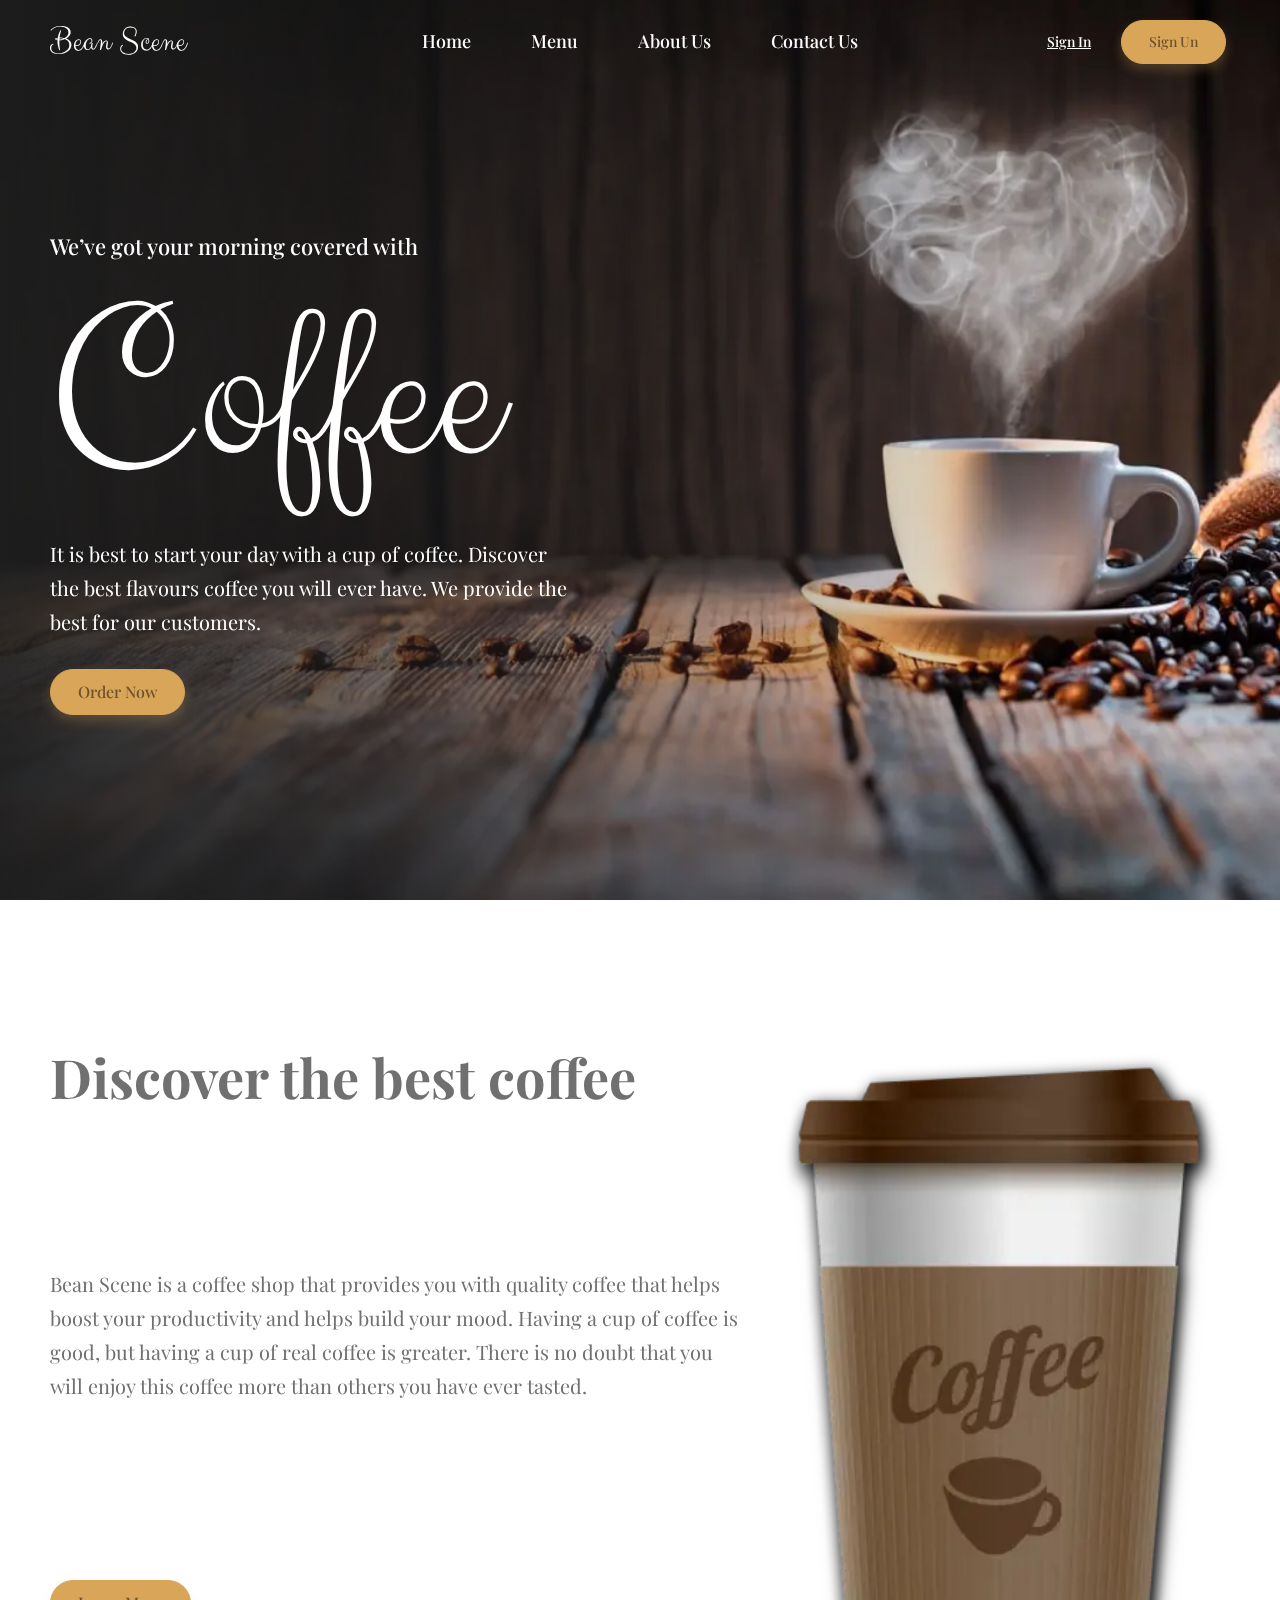
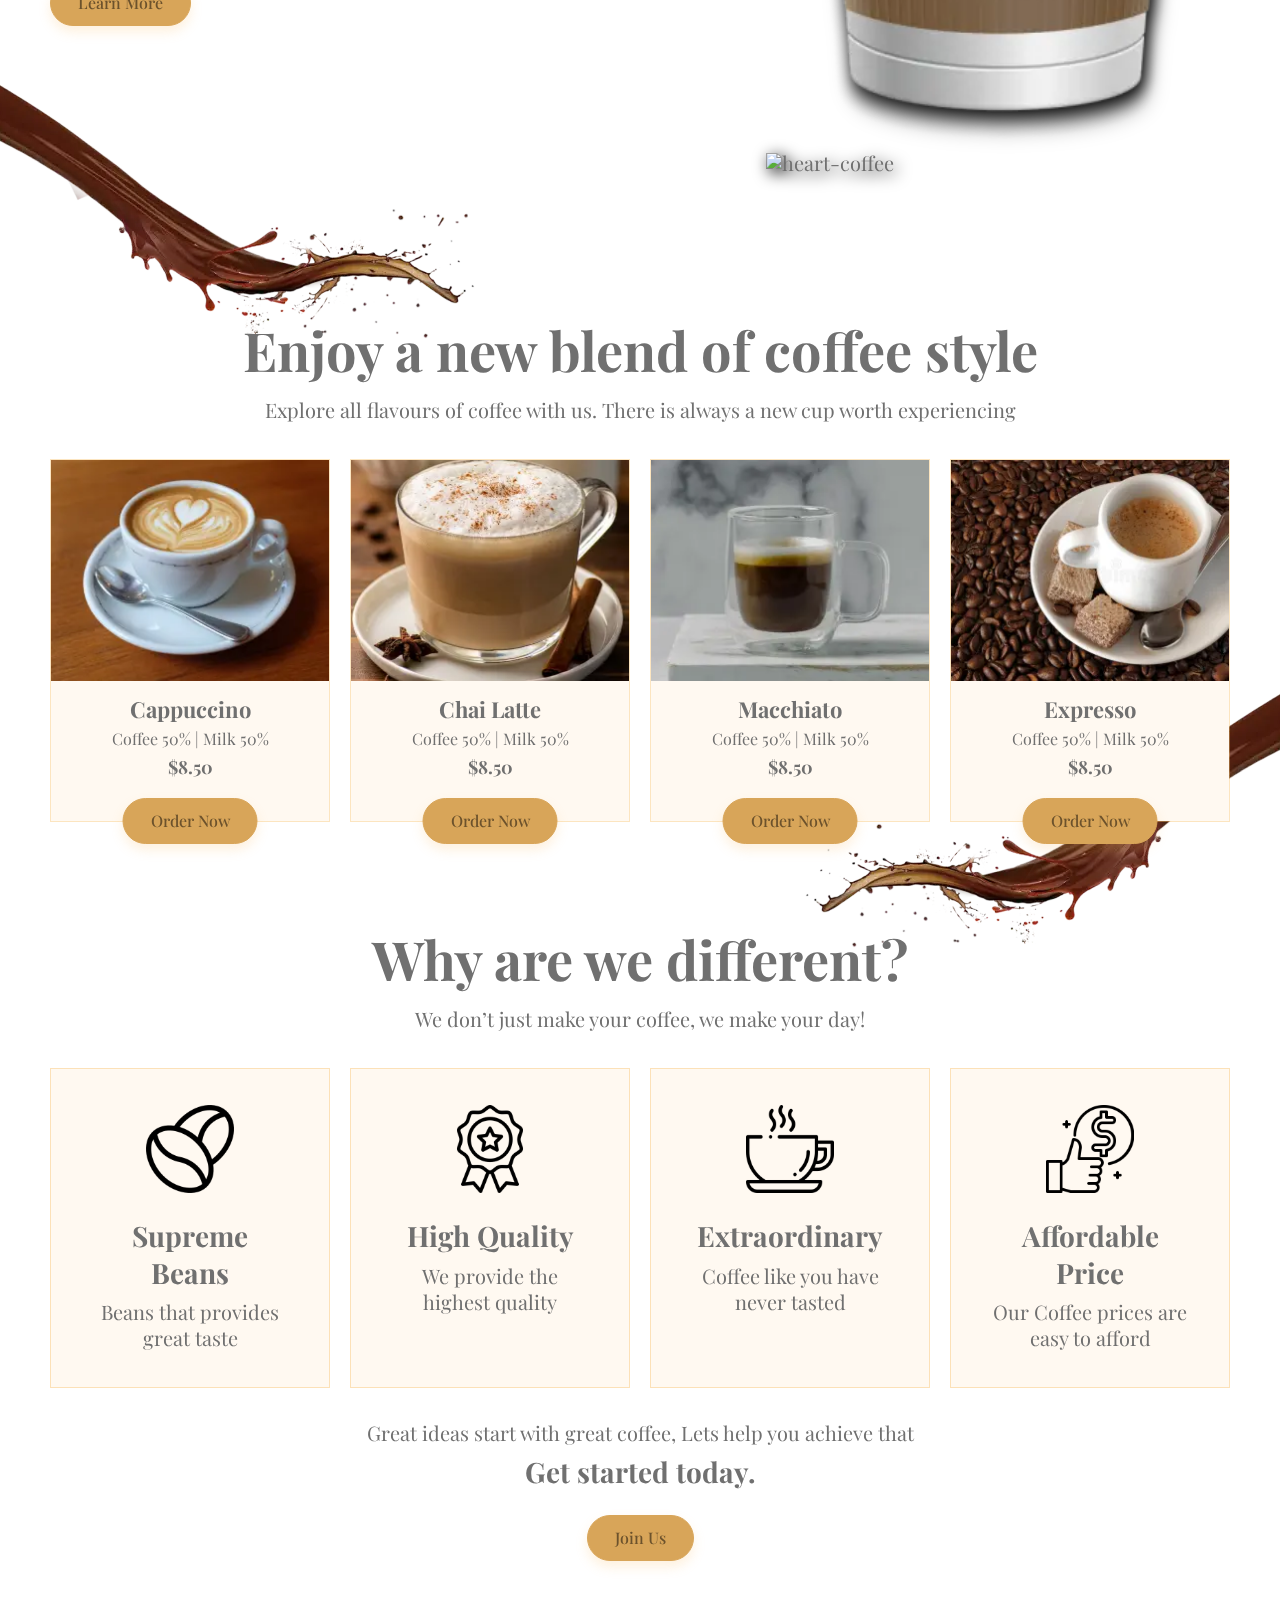
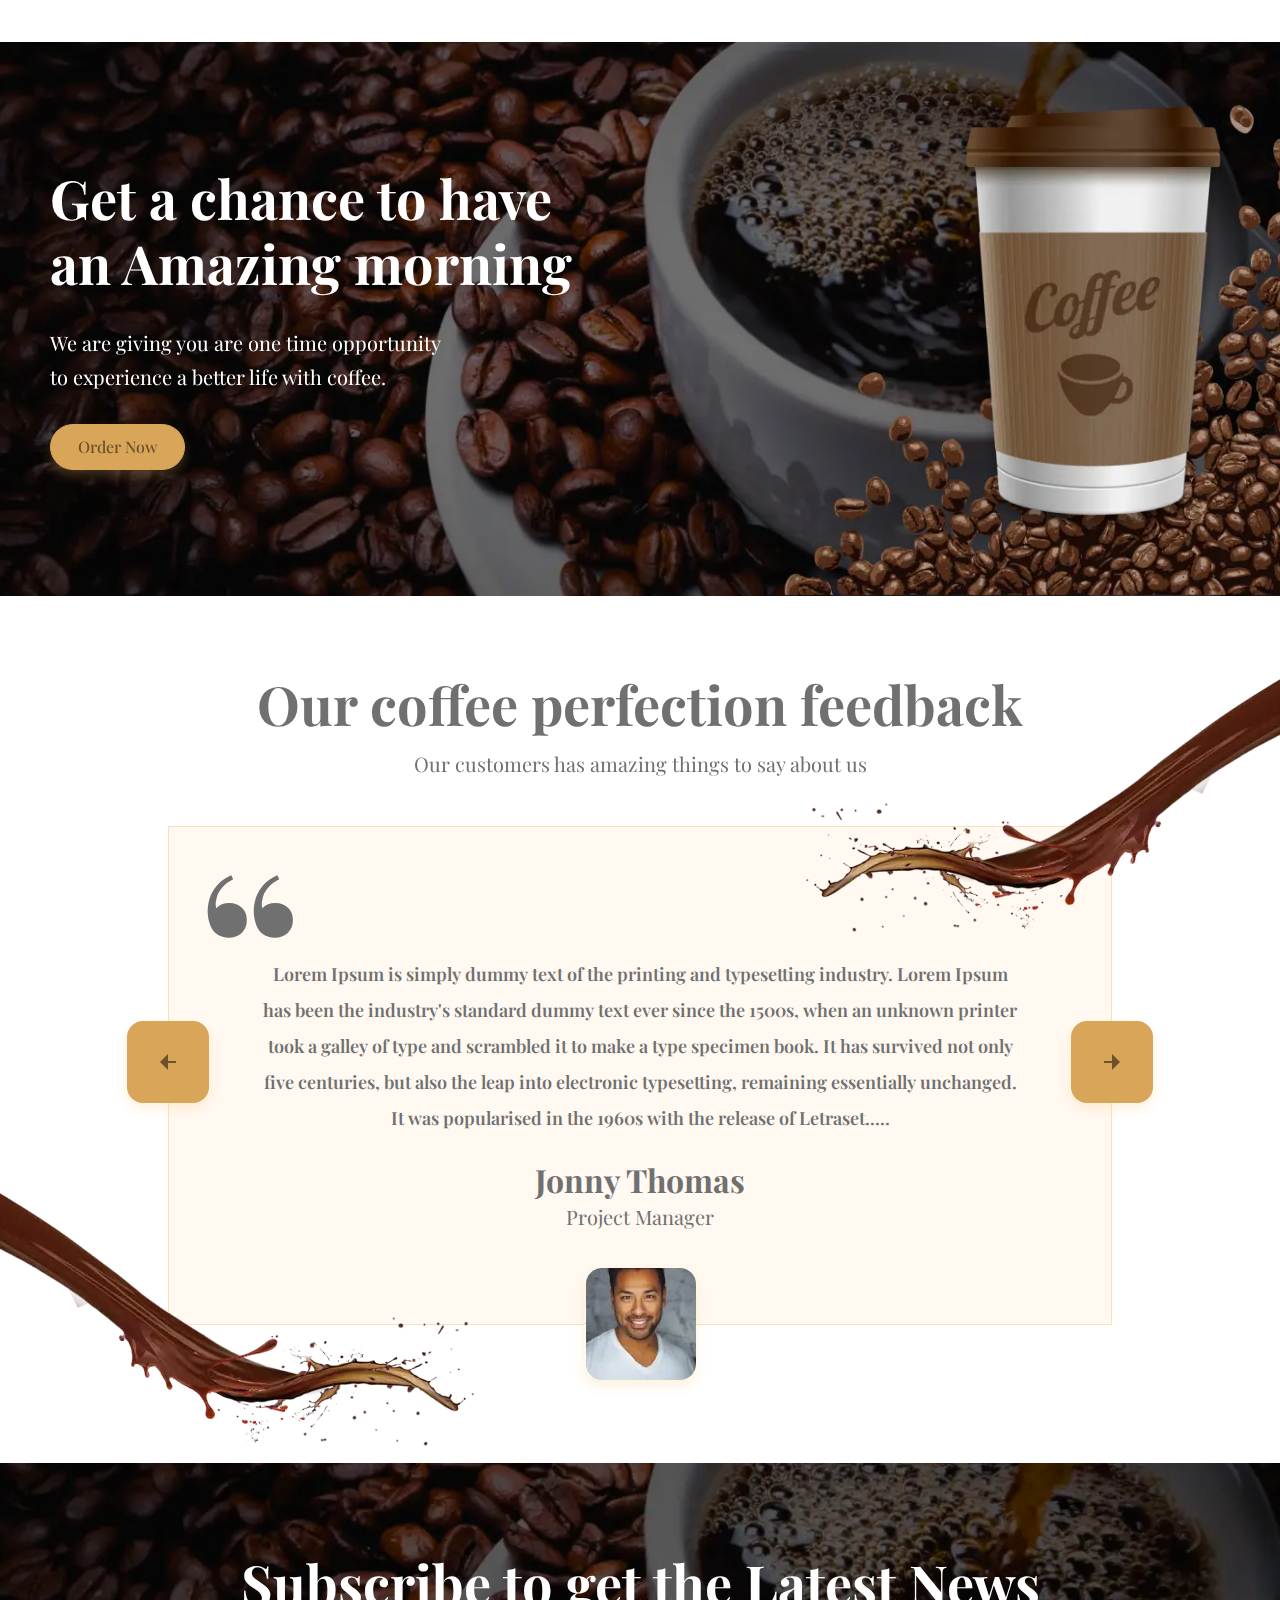
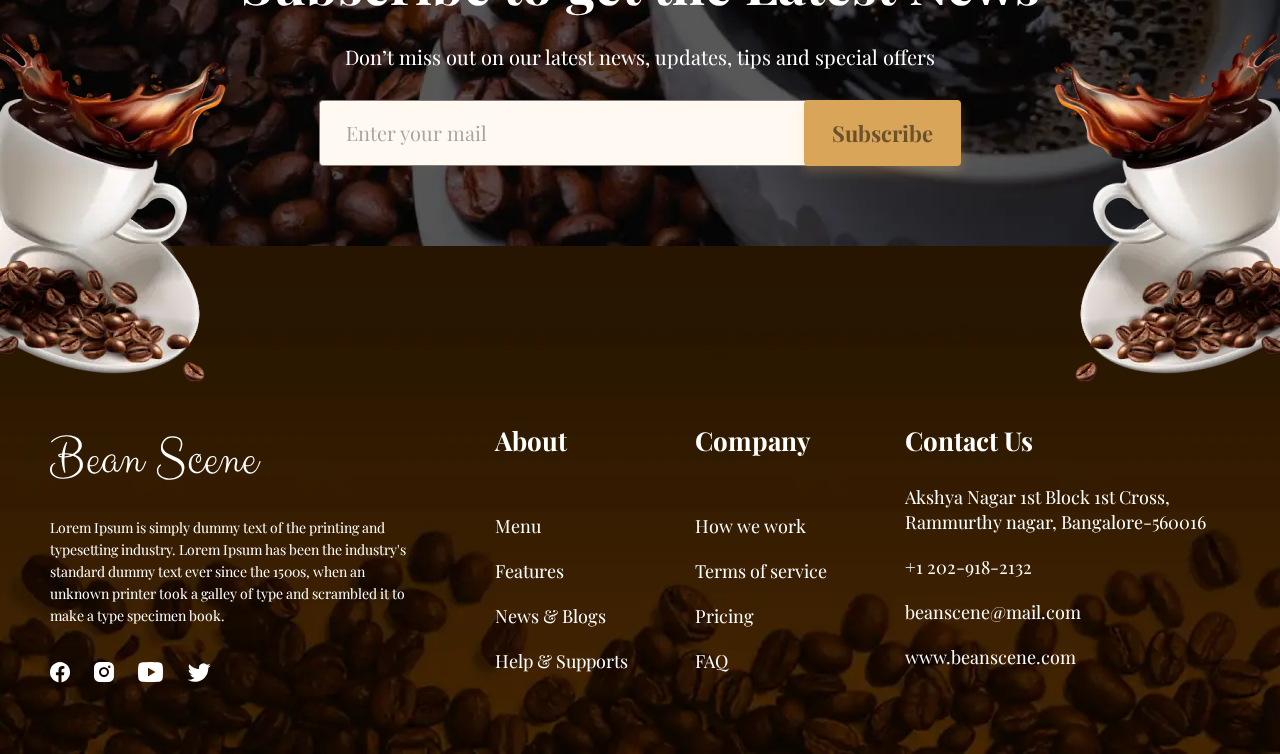
==== commit 1d7797a8: "Updates" ====
--- a/index.html
+++ b/index.html
@@ -5,10 +5,8 @@
 	<title>Coffee</title>
 	<meta charset="UTF-8" />
 	<meta name="format-detection" content="telephone=no" />
-	<!-- <style>body{opacity: 0;}</style> -->
-	<link rel="stylesheet" href="css/style.min.css?_v=20250124222433" />
+	<link rel="stylesheet" href="css/style.min.css?_v=20250125163005" />
 	<link rel="shortcut icon" href="/favicon.ico" type="image/x-icon" />
-	<!-- <meta name="robots" content="noindex, nofollow"> -->
 	<meta name="viewport" content="width=device-width, initial-scale=1.0" />
 </head>
 
@@ -73,6 +71,7 @@
 							<div><button class="btn btn_yellow about__btn">Learn More</button></div>
 						</div>
 						<div data-da=".about__body, 767.98, 1" class="about__image">
+							<picture><source srcset="img/change/cup.webp" type="image/webp"><img src="img/change/cup.png" alt="cup" /></picture>
 							<picture><source srcset="img/about.webpwing.webp" type="image/webp"><img src="img/about/pngwing.png" alt="heart-coffee" /></picture>
 						</div>
 					</div>
@@ -451,7 +450,7 @@
 		</footer>
 
 	</div>
-	<script src="js/app.min.js?_v=20250124222433"></script>
+	<script src="js/app.min.js?_v=20250125163005"></script>
 </body>
 
 </html>--- a/css/style.min.css
+++ b/css/style.min.css
@@ -1 +1 @@
-@charset "UTF-8";@import url(https://fonts.googleapis.com/css?family=Playfair+Display:regular,500,600,700&display=swap);@import url(https://fonts.googleapis.com/css?family=Clicker+Script:regular&display=swap);@font-face{font-family:icons;font-display:swap;src:url(../fonts/icons.woff2) format("woff2"),url(../fonts/icons.woff) format("woff");font-weight:400;font-style:normal}[class*=_icon-]:before{font-family:icons;font-style:normal;font-weight:400;font-variant:normal;text-transform:none;line-height:1;-webkit-font-smoothing:antialiased;-moz-osx-font-smoothing:grayscale}[class*=_icon-]:before{display:block}._icon-arrow-right:before{content:"\e900"}._icon-facebook:before{content:"\e901"}._icon-instagram:before{content:"\e902"}._icon-quotes:before{content:"\e903"}._icon-twitter:before{content:"\e904"}._icon-youtube:before{content:"\e905"}*{padding:0;margin:0;border:0}*,::after,::before{-webkit-box-sizing:border-box;box-sizing:border-box}::after,::before{display:inline-block}body,html{height:100%;min-width:320px}body{color:#707070;line-height:1;font-family:"Playfair Display";font-size:1.25rem;-ms-text-size-adjust:100%;-moz-text-size-adjust:100%;-webkit-text-size-adjust:100%;-webkit-font-smoothing:antialiased;-moz-osx-font-smoothing:grayscale}button,input,textarea{font-family:"Playfair Display";font-size:inherit;line-height:inherit}button{cursor:pointer;color:inherit;background-color:transparent}a{display:inline-block;color:inherit;text-decoration:none}ul li{list-style:none}img{vertical-align:top}h1,h2,h3,h4,h5,h6{font-weight:inherit;font-size:inherit}.lock body{overflow:hidden;-ms-touch-action:none;touch-action:none;-ms-scroll-chaining:none;overscroll-behavior:none}.wrapper{min-height:100%;display:-webkit-box;display:-ms-flexbox;display:flex;-webkit-box-orient:vertical;-webkit-box-direction:normal;-ms-flex-direction:column;flex-direction:column;overflow:hidden;font-weight:400}@supports (overflow:clip){.wrapper{overflow:clip}}.wrapper>main{-webkit-box-flex:1;-ms-flex:1 1 auto;flex:1 1 auto}.wrapper>*{min-width:0}[class*=__container]{max-width:75.625rem;margin:0 auto;padding:0 .9375rem}@media (max-width:calc(47.99875em + 150px)){.no-webp .menu__body{background:url(../img/bgHero.jpg) 0 0 no-repeat}.menu__body{position:fixed;width:100%;height:100%;left:-100%;top:0;overflow:auto;padding:3.125rem .9375rem .9375rem 1.875rem;-webkit-transition:left .3s;transition:left .3s;background-size:cover}.menu__body::before{content:"";position:fixed;width:100%;height:4.375rem;left:-100%;top:0;-webkit-transition:left .3s;transition:left .3s;z-index:2}.menu-open .menu__body{left:0}.menu-open .menu__body::before{left:0}}.icon-menu{display:none}@media (max-width:calc(47.99875em + 150px)){.icon-menu{display:block;position:relative;margin-left:.625rem;width:1.5625rem;height:1.125rem;z-index:5}}@media (max-width:calc(47.99875em + 150px)) and (any-hover:none){.icon-menu{cursor:default}}@media (max-width:calc(47.99875em + 150px)){.icon-menu span,.icon-menu::after,.icon-menu::before{content:"";-webkit-transition:all .3s ease 0s;transition:all .3s ease 0s;right:0;position:absolute;width:100%;height:.125rem;background-color:#fff}.icon-menu::before{top:0}.icon-menu::after{bottom:0}.icon-menu span{top:calc(50% - .0625rem)}.menu-open .icon-menu span{width:0}.menu-open .icon-menu::before{top:calc(50% - .0625rem);-webkit-transform:rotate(-45deg);-ms-transform:rotate(-45deg);transform:rotate(-45deg)}.menu-open .icon-menu::after{bottom:calc(50% - .0625rem);-webkit-transform:rotate(45deg);-ms-transform:rotate(45deg);transform:rotate(45deg)}}.spollers{display:-ms-grid;display:grid;gap:15px}.spollers__item{font-size:1.25rem}.spollers__title{width:100%;cursor:default;text-align:left;border:1px solid #eee;padding:.625rem .9375rem;border-radius:.3125rem;position:relative;list-style:none}.spollers__title::-webkit-details-marker,.spollers__title::marker{display:none}._spoller-init .spollers__title{cursor:pointer}._spoller-init .spollers__title::after,._spoller-init .spollers__title::before{content:"";position:absolute;right:10px;top:50%;background-color:#000;height:2px;width:15px;-webkit-transition:-webkit-transform .5s ease 0s;transition:-webkit-transform .5s ease 0s;transition:transform .5s ease 0s;transition:transform .5s ease 0s,-webkit-transform .5s ease 0s}._spoller-init .spollers__title::before{-webkit-transform:translate(-75%,-50%) rotate(40deg);-ms-transform:translate(-75%,-50%) rotate(40deg);transform:translate(-75%,-50%) rotate(40deg)}._spoller-init .spollers__title::after{-webkit-transform:translate(0,-50%) rotate(-40deg);-ms-transform:translate(0,-50%) rotate(-40deg);transform:translate(0,-50%) rotate(-40deg)}._spoller-init .spollers__title._spoller-active::before{-webkit-transform:translateX(-75%) rotate(-40deg);-ms-transform:translateX(-75%) rotate(-40deg);transform:translateX(-75%) rotate(-40deg)}._spoller-init .spollers__title._spoller-active::after{-webkit-transform:rotate(40deg);-ms-transform:rotate(40deg);transform:rotate(40deg)}.spollers__body{padding:1.25rem;border-radius:.3125rem;border:1px solid #eee}.ibg{width:100%;height:100%;-o-object-fit:cover;object-fit:cover}.ibg--top{-o-object-position:top;object-position:top}.ibg--bottom{-o-object-position:bottom;object-position:bottom}.ibg--left{-o-object-position:left;object-position:left}.ibg--right{-o-object-position:right;object-position:right}.ibg--contain{-o-object-fit:contain;object-fit:contain}.btn{color:#fff;text-decoration:underline;font-size:16px;font-weight:500;padding:.875rem 1.6875rem;border-radius:24px;-webkit-transition:all .5s;transition:all .5s;text-transform:capitalize;text-wrap:nowrap}.btn_yellow{border:1px solid #d8a559;background-color:#d8a559;color:#6c522c;-webkit-box-shadow:0 6px 12px 0 rgba(249,192,106,.22);box-shadow:0 6px 12px 0 rgba(249,192,106,.22);text-decoration:none}@media (any-hover:hover){.btn_yellow:hover{border:1px solid #6c522c}}.head{color:#707070;display:-ms-grid;display:grid;gap:1rem}.head__title{font-weight:700}@media (min-width:75.625em){.head__title{font-size:3.375rem}}@media (min-width:20em) and (max-width:75.625em){@supports (font-size:clamp(2.875rem ,2.6952247191rem + 0.8988764045vw ,3.375rem)){.head__title{font-size:clamp(2.875rem ,2.6952247191rem + .8988764045vw ,3.375rem)}}@supports not (font-size:clamp(2.875rem ,2.6952247191rem + 0.8988764045vw ,3.375rem)){.head__title{font-size:calc(2.875rem + .5 * (100vw - 20rem)/ 55.625)}}}@media (max-width:20em){.head__title{font-size:2.875rem}}.head__text{line-height:170%}@media (min-width:75.625em){.head__text{font-size:1.25rem}}@media (min-width:20em) and (max-width:75.625em){@supports (font-size:clamp(1.125rem ,1.0800561798rem + 0.2247191011vw ,1.25rem)){.head__text{font-size:clamp(1.125rem ,1.0800561798rem + .2247191011vw ,1.25rem)}}@supports not (font-size:clamp(1.125rem ,1.0800561798rem + 0.2247191011vw ,1.25rem)){.head__text{font-size:calc(1.125rem + .125 * (100vw - 20rem)/ 55.625)}}}@media (max-width:20em){.head__text{font-size:1.125rem}}.head__text p:not(:last-child){margin-bottom:.625rem}.head_white{color:#fff}.head_center{-webkit-box-pack:center;-ms-flex-pack:center;justify-content:center;justify-items:center}@media (max-width:47.99875em){.head{justify-items:start}}.header{position:fixed;left:0;right:0;top:0;z-index:50;color:#fff}.header__content{display:-ms-grid;display:grid;-ms-grid-columns:210px 1fr 210px auto;grid-template-columns:210px 1fr 210px auto;font-size:14px;text-transform:capitalize}@media (min-width:75.625em){.header__content{padding-top:1.25rem}}@media (min-width:20em) and (max-width:75.625em){@supports (padding-top:clamp(0.625rem ,0.4002808989rem + 1.1235955056vw ,1.25rem)){.header__content{padding-top:clamp(.625rem ,.4002808989rem + 1.1235955056vw ,1.25rem)}}@supports not (padding-top:clamp(0.625rem ,0.4002808989rem + 1.1235955056vw ,1.25rem)){.header__content{padding-top:calc(.625rem + .625 * (100vw - 20rem)/ 55.625)}}}@media (max-width:20em){.header__content{padding-top:.625rem}}@media (min-width:75.625em){.header__content{padding-bottom:1.25rem}}@media (min-width:20em) and (max-width:75.625em){@supports (padding-bottom:clamp(0.625rem ,0.4002808989rem + 1.1235955056vw ,1.25rem)){.header__content{padding-bottom:clamp(.625rem ,.4002808989rem + 1.1235955056vw ,1.25rem)}}@supports not (padding-bottom:clamp(0.625rem ,0.4002808989rem + 1.1235955056vw ,1.25rem)){.header__content{padding-bottom:calc(.625rem + .625 * (100vw - 20rem)/ 55.625)}}}@media (max-width:20em){.header__content{padding-bottom:.625rem}}@media (max-width:29.99875em){.header__content{display:-webkit-box;display:-ms-flexbox;display:flex;-webkit-box-pack:justify;-ms-flex-pack:justify;justify-content:space-between}}.header__logo{font-family:"Clicker Script";font-size:35px;position:relative;z-index:5;display:-webkit-box;display:-ms-flexbox;display:flex;-webkit-box-align:center;-ms-flex-align:center;align-items:center}.header__sign{font-size:14px;position:relative;z-index:5}.header__sign:hover{opacity:.7}.header__burger{display:-webkit-box;display:-ms-flexbox;display:flex;-webkit-box-align:center;-ms-flex-align:center;align-items:center}.header._header-scroll{-webkit-transition:opacity .8s ease-in-out;transition:opacity .8s ease-in-out;position:fixed;opacity:0;background-color:rgba(0,0,0,.6156862745)}.header._header-scroll .header__content{padding-top:.625rem;padding-bottom:.625rem}.header._header-scroll._header-show{opacity:1}.menu{display:-webkit-box;display:-ms-flexbox;display:flex;-ms-grid-column-align:center;justify-self:center;-webkit-box-align:center;-ms-flex-align:center;align-items:center}.menu__list{display:-webkit-box;display:-ms-flexbox;display:flex;row-gap:.4375rem;-webkit-box-align:center;-ms-flex-align:center;align-items:center;-webkit-box-pack:center;-ms-flex-pack:center;justify-content:center;font-weight:500;-ms-flex-wrap:wrap;flex-wrap:wrap;font-size:1.125rem}@media (min-width:75.625em){.menu__list{-webkit-column-gap:3.75rem;-moz-column-gap:3.75rem;column-gap:3.75rem}}@media (min-width:20em) and (max-width:75.625em){@supports ((-moz-column-gap:clamp(0.625rem ,-0.4985955056rem + 5.6179775281vw ,3.75rem)) or (column-gap:clamp(0.625rem ,-0.4985955056rem + 5.6179775281vw ,3.75rem))){.menu__list{-webkit-column-gap:clamp(.625rem ,-.4985955056rem + 5.6179775281vw ,3.75rem);-moz-column-gap:clamp(.625rem ,-.4985955056rem + 5.6179775281vw ,3.75rem);column-gap:clamp(.625rem ,-.4985955056rem + 5.6179775281vw ,3.75rem)}}@supports not ((-moz-column-gap:clamp(0.625rem ,-0.4985955056rem + 5.6179775281vw ,3.75rem)) or (column-gap:clamp(0.625rem ,-0.4985955056rem + 5.6179775281vw ,3.75rem))){.menu__list{-webkit-column-gap:calc(.625rem + 3.125 * (100vw - 20rem)/ 55.625);-moz-column-gap:calc(.625rem + 3.125 * (100vw - 20rem)/ 55.625);column-gap:calc(.625rem + 3.125 * (100vw - 20rem)/ 55.625)}}}@media (max-width:20em){.menu__list{-webkit-column-gap:.625rem;-moz-column-gap:.625rem;column-gap:.625rem}}@media (max-width:calc(47.99875em + 150px)){.menu__list{padding-bottom:1.25rem;padding-top:30%;padding-right:1.875rem;display:-webkit-box;display:-ms-flexbox;display:flex;-webkit-box-orient:vertical;-webkit-box-direction:normal;-ms-flex-direction:column;flex-direction:column;-webkit-box-align:center;-ms-flex-align:center;align-items:center;font-size:1.5rem;gap:1.875rem}}.menu__item{-webkit-transition:opacity .5s;transition:opacity .5s;position:relative;line-height:140%}.menu__item::after{content:"";position:absolute;width:100%;height:1.5px;bottom:-3px;right:0;background-color:#fff;overflow:hidden;-webkit-transition:opacity .3s;transition:opacity .3s;opacity:0}@media (any-hover:hover){.menu__item:hover{-webkit-transition:opacity .5s;transition:opacity .5s}.menu__item:hover::after{opacity:1}}.menu__link{-webkit-transition:opacity .3s ease 0s;transition:opacity .3s ease 0s}.menu__link:hover{opacity:.7}@media (max-width:29.99875em){.menu-open .menu__body{display:-ms-grid;display:grid;-ms-grid-rows:1fr auto;grid-template-rows:1fr auto}}@media (max-width:47.99875em){.menu-open .menu__body__content{display:-webkit-box;display:-ms-flexbox;display:flex;-webkit-box-pack:justify;-ms-flex-pack:justify;justify-content:space-between}}.menu-open .menu__list{-webkit-box-pack:start;-ms-flex-pack:start;justify-content:start}@media (max-width:29.99875em){.menu-open .header__signs{margin-top:.625rem;-ms-grid-column-align:end;justify-self:end}}@media (max-width:29.99875em){.menu-open .header__sign{font-size:16px}}.menu-open .btn_yellow{-webkit-box-shadow:none;box-shadow:none}.footer{position:relative;color:#fff;padding-top:11.375rem}@media (min-width:75.625em){.footer{padding-bottom:4.5rem}}@media (min-width:20em) and (max-width:75.625em){@supports (padding-bottom:clamp(3.75rem ,3.4803370787rem + 1.3483146067vw ,4.5rem)){.footer{padding-bottom:clamp(3.75rem ,3.4803370787rem + 1.3483146067vw ,4.5rem)}}@supports not (padding-bottom:clamp(3.75rem ,3.4803370787rem + 1.3483146067vw ,4.5rem)){.footer{padding-bottom:calc(3.75rem + .75 * (100vw - 20rem)/ 55.625)}}}@media (max-width:20em){.footer{padding-bottom:3.75rem}}@media (max-width:61.99875em) and (min-width:75.625em){.footer{padding-top:4.375rem}}@media (max-width:61.99875em) and (min-width:20em) and (max-width:75.625em){@supports (padding-top:clamp(2.5rem ,1.8258426966rem + 3.3707865169vw ,4.375rem)){.footer{padding-top:clamp(2.5rem ,1.8258426966rem + 3.3707865169vw ,4.375rem)}}@supports not (padding-top:clamp(2.5rem ,1.8258426966rem + 3.3707865169vw ,4.375rem)){.footer{padding-top:calc(2.5rem + 1.875 * (100vw - 20rem)/ 55.625)}}}@media (max-width:61.99875em) and (max-width:20em){.footer{padding-top:2.5rem}}.no-webp .footer::after{background-image:url(../img/cup.png)}.footer::after{content:"";background-repeat:no-repeat;position:absolute;top:-220px;left:0;aspect-ratio:297/358;z-index:2}@media (min-width:75.625em){.footer::after{width:22.375rem}}@media (min-width:20em) and (max-width:75.625em){@supports (width:clamp(12.5rem ,8.9494382022rem + 17.7528089888vw ,22.375rem)){.footer::after{width:clamp(12.5rem ,8.9494382022rem + 17.7528089888vw ,22.375rem)}}@supports not (width:clamp(12.5rem ,8.9494382022rem + 17.7528089888vw ,22.375rem)){.footer::after{width:calc(12.5rem + 9.875 * (100vw - 20rem)/ 55.625)}}}@media (max-width:20em){.footer::after{width:12.5rem}}@media (max-width:61.99875em){.footer::after{display:none}}.no-webp .footer::before{background-image:url(../img/cup.png)}.footer::before{content:"";background-repeat:no-repeat;position:absolute;top:-220px;right:0;aspect-ratio:297/358;-webkit-transform:rotateY(-180deg);transform:rotateY(-180deg);z-index:2}@media (min-width:75.625em){.footer::before{width:22.375rem}}@media (min-width:20em) and (max-width:75.625em){@supports (width:clamp(12.5rem ,8.9494382022rem + 17.7528089888vw ,22.375rem)){.footer::before{width:clamp(12.5rem ,8.9494382022rem + 17.7528089888vw ,22.375rem)}}@supports not (width:clamp(12.5rem ,8.9494382022rem + 17.7528089888vw ,22.375rem)){.footer::before{width:calc(12.5rem + 9.875 * (100vw - 20rem)/ 55.625)}}}@media (max-width:20em){.footer::before{width:12.5rem}}@media (max-width:61.99875em){.footer::before{display:none}}.footer__body{display:-ms-grid;display:grid;-ms-grid-columns:1fr 400px 1fr;grid-template-columns:1fr 400px 1fr}@media (max-width:61.99875em){.footer__body{-ms-grid-columns:1fr 300px 1fr;grid-template-columns:1fr 300px 1fr}}@media (max-width:47.99875em){.footer__body{-ms-grid-columns:2fr 1fr;grid-template-columns:2fr 1fr}}@media (max-width:29.99875em){.footer__body{-ms-grid-columns:1fr;grid-template-columns:1fr}}.footer__content{display:-ms-grid;display:grid;gap:1.5625rem;padding-right:1.5625rem}@media (max-width:29.99875em){.footer__content{padding-right:0}}.footer__logo{font-family:"Clicker Script";line-height:120%;text-wrap:nowrap}@media (min-width:75.625em){.footer__logo{font-size:3.375rem}}@media (min-width:20em) and (max-width:75.625em){@supports (font-size:clamp(1.875rem ,1.3356741573rem + 2.6966292135vw ,3.375rem)){.footer__logo{font-size:clamp(1.875rem ,1.3356741573rem + 2.6966292135vw ,3.375rem)}}@supports not (font-size:clamp(1.875rem ,1.3356741573rem + 2.6966292135vw ,3.375rem)){.footer__logo{font-size:calc(1.875rem + 1.5 * (100vw - 20rem)/ 55.625)}}}@media (max-width:20em){.footer__logo{font-size:1.875rem}}.footer__text{font-size:.875rem;line-height:157.142857%}.footer__socials{margin-top:.625rem;display:-webkit-box;display:-ms-flexbox;display:flex;gap:1.5rem}.footer__icon{-webkit-transition:color .3s ease 0s;transition:color .3s ease 0s;font-size:1.25rem}.footer__icon._icon-facebook:hover{color:#1b5fd7}.footer__icon._icon-instagram:hover{color:#9a17c8}.footer__icon._icon-youtube:hover{color:#c22f2a}.footer__icon._icon-twitter:hover{color:#03a4ec}.footer__colums{display:-ms-grid;display:grid;-ms-grid-columns:(1fr)[2];grid-template-columns:repeat(2,1fr)}@media (min-width:75.625em){.footer__about{padding-left:3.4375rem}}@media (min-width:61.99875em) and (max-width:75.625em){@supports (padding-left:clamp(1.25rem ,-8.7030146317rem + 16.0535730667vw ,3.4375rem)){.footer__about{padding-left:clamp(1.25rem ,-8.7030146317rem + 16.0535730667vw ,3.4375rem)}}@supports not (padding-left:clamp(1.25rem ,-8.7030146317rem + 16.0535730667vw ,3.4375rem)){.footer__about{padding-left:calc(1.25rem + 2.1875 * (100vw - 61.99875rem)/ 13.62625)}}}.footer__about .footer__link{text-wrap:nowrap;-webkit-transition:opacity .3s ease 0s;transition:opacity .3s ease 0s}.footer__about .footer__link:hover{opacity:.7}.footer__title{font-weight:700}@media (min-width:75.625em){.footer__title{font-size:1.625rem}}@media (min-width:20em) and (max-width:75.625em){@supports (font-size:clamp(1.375rem ,1.2851123596rem + 0.4494382022vw ,1.625rem)){.footer__title{font-size:clamp(1.375rem ,1.2851123596rem + .4494382022vw ,1.625rem)}}@supports not (font-size:clamp(1.375rem ,1.2851123596rem + 0.4494382022vw ,1.625rem)){.footer__title{font-size:calc(1.375rem + .25 * (100vw - 20rem)/ 55.625)}}}@media (max-width:20em){.footer__title{font-size:1.375rem}}@media (min-width:75.625em){.footer__title{margin-bottom:3.75rem}}@media (min-width:20em) and (max-width:75.625em){@supports (margin-bottom:clamp(2.5rem ,2.0505617978rem + 2.2471910112vw ,3.75rem)){.footer__title{margin-bottom:clamp(2.5rem ,2.0505617978rem + 2.2471910112vw ,3.75rem)}}@supports not (margin-bottom:clamp(2.5rem ,2.0505617978rem + 2.2471910112vw ,3.75rem)){.footer__title{margin-bottom:calc(2.5rem + 1.25 * (100vw - 20rem)/ 55.625)}}}@media (max-width:20em){.footer__title{margin-bottom:2.5rem}}@media (max-width:47.99875em){.footer__title{font-size:1.375rem}}@media (max-width:47.99875em) and (min-width:75.625em){.footer__title{margin-bottom:2.5rem}}@media (max-width:47.99875em) and (min-width:20em) and (max-width:75.625em){@supports (margin-bottom:clamp(1.25rem ,0.8005617978rem + 2.2471910112vw ,2.5rem)){.footer__title{margin-bottom:clamp(1.25rem ,.8005617978rem + 2.2471910112vw ,2.5rem)}}@supports not (margin-bottom:clamp(1.25rem ,0.8005617978rem + 2.2471910112vw ,2.5rem)){.footer__title{margin-bottom:calc(1.25rem + 1.25 * (100vw - 20rem)/ 55.625)}}}@media (max-width:47.99875em) and (max-width:20em){.footer__title{margin-bottom:1.25rem}}.footer__list{display:-ms-grid;display:grid;gap:1.25rem}.footer__item{line-height:140%}@media (min-width:75.625em){.footer__item{font-size:1.125rem}}@media (min-width:20em) and (max-width:75.625em){@supports (font-size:clamp(0.875rem ,0.7851123596rem + 0.4494382022vw ,1.125rem)){.footer__item{font-size:clamp(.875rem ,.7851123596rem + .4494382022vw ,1.125rem)}}@supports not (font-size:clamp(0.875rem ,0.7851123596rem + 0.4494382022vw ,1.125rem)){.footer__item{font-size:calc(.875rem + .25 * (100vw - 20rem)/ 55.625)}}}@media (max-width:20em){.footer__item{font-size:.875rem}}.footer__contacts{margin-left:.625rem}@media (min-width:75.625em){.footer__contacts{padding-left:3.4375rem}}@media (min-width:61.99875em) and (max-width:75.625em){@supports (padding-left:clamp(1.25rem ,-8.7030146317rem + 16.0535730667vw ,3.4375rem)){.footer__contacts{padding-left:clamp(1.25rem ,-8.7030146317rem + 16.0535730667vw ,3.4375rem)}}@supports not (padding-left:clamp(1.25rem ,-8.7030146317rem + 16.0535730667vw ,3.4375rem)){.footer__contacts{padding-left:calc(1.25rem + 2.1875 * (100vw - 61.99875rem)/ 13.62625)}}}.footer__contacts .footer__title{margin-bottom:1.9375rem}.footer__contacts__cont{text-wrap:nowrap}@media (max-width:29.99875em){.footer__contacts{margin-left:0;margin-top:.9375rem}}.footer__bg img{-o-object-fit:cover;object-fit:cover;position:absolute;width:100%;height:100%;top:0;left:0;z-index:-1}.footer__link{-webkit-transition:opacity .3s ease 0s;transition:opacity .3s ease 0s}.footer__link:hover{opacity:.7}summary.footer__title{list-style:none}@media (max-width:47.99875em){.footer__title span{display:inline-block;position:relative}.footer__title span::before{content:"";-webkit-transition:-webkit-transform .5s ease 0s;transition:-webkit-transform .5s ease 0s;transition:transform .5s ease 0s;transition:transform .5s ease 0s,-webkit-transform .5s ease 0s;position:absolute;width:0;height:0;border-top:6px solid transparent;border-left:14px solid #fff;border-bottom:6px solid transparent;right:-24px;top:-12px}.footer__title._spoller-active span::before{-webkit-transform:rotate(90deg);-ms-transform:rotate(90deg);transform:rotate(90deg)}}.hero{position:relative;max-width:100vw;height:100vh}.hero__body{padding-top:80px;padding-bottom:1.875rem;color:#fff;height:100vh;max-width:530px;display:-webkit-box;display:-ms-flexbox;display:flex;-webkit-box-orient:vertical;-webkit-box-direction:normal;-ms-flex-direction:column;flex-direction:column;-webkit-box-pack:center;-ms-flex-pack:center;justify-content:center;gap:1.875rem;position:relative;z-index:3}.hero__descr{font-weight:500}@media (min-width:75.625em){.hero__descr{font-size:1.375rem}}@media (min-width:20em) and (max-width:75.625em){@supports (font-size:clamp(1.125rem ,1.0351123596rem + 0.4494382022vw ,1.375rem)){.hero__descr{font-size:clamp(1.125rem ,1.0351123596rem + .4494382022vw ,1.375rem)}}@supports not (font-size:clamp(1.125rem ,1.0351123596rem + 0.4494382022vw ,1.375rem)){.hero__descr{font-size:calc(1.125rem + .25 * (100vw - 20rem)/ 55.625)}}}@media (max-width:20em){.hero__descr{font-size:1.125rem}}.hero__title{font-family:"Clicker Script"}@media (min-width:75.625em){.hero__title{font-size:13.75rem}}@media (min-width:20em) and (max-width:75.625em){@supports (font-size:clamp(8.125rem ,6.1025280899rem + 10.1123595506vw ,13.75rem)){.hero__title{font-size:clamp(8.125rem ,6.1025280899rem + 10.1123595506vw ,13.75rem)}}@supports not (font-size:clamp(8.125rem ,6.1025280899rem + 10.1123595506vw ,13.75rem)){.hero__title{font-size:calc(8.125rem + 5.625 * (100vw - 20rem)/ 55.625)}}}@media (max-width:20em){.hero__title{font-size:8.125rem}}@media (min-width:75.625em){.hero__text p{font-size:1.25rem}}@media (min-width:20em) and (max-width:75.625em){@supports (font-size:clamp(1.125rem ,1.0800561798rem + 0.2247191011vw ,1.25rem)){.hero__text p{font-size:clamp(1.125rem ,1.0800561798rem + .2247191011vw ,1.25rem)}}@supports not (font-size:clamp(1.125rem ,1.0800561798rem + 0.2247191011vw ,1.25rem)){.hero__text p{font-size:calc(1.125rem + .125 * (100vw - 20rem)/ 55.625)}}}@media (max-width:20em){.hero__text p{font-size:1.125rem}}@media (min-width:75.625em){.hero__text p{line-height:2.125rem}}@media (min-width:20em) and (max-width:75.625em){@supports (line-height:clamp(1.5625rem ,1.360252809rem + 1.0112359551vw ,2.125rem)){.hero__text p{line-height:clamp(1.5625rem ,1.360252809rem + 1.0112359551vw ,2.125rem)}}@supports not (line-height:clamp(1.5625rem ,1.360252809rem + 1.0112359551vw ,2.125rem)){.hero__text p{line-height:calc(1.5625rem + .5625 * (100vw - 20rem)/ 55.625)}}}@media (max-width:20em){.hero__text p{line-height:1.5625rem}}.hero__image img{position:absolute;width:100%;height:100%;-o-object-fit:cover;object-fit:cover;-o-object-position:left;object-position:left;top:0;z-index:-1}.hero__image::before{content:"";position:absolute;left:0;top:0;width:100%;height:100%;background:-webkit-gradient(linear,left top,right top,color-stop(-6.88%,#1e1e1e),color-stop(87.45%,rgba(0,0,0,0)));background:linear-gradient(90deg,#1e1e1e -6.88%,rgba(0,0,0,0) 87.45%);z-index:2}@media (min-width:75.625em){.about{padding-top:9.375rem}}@media (min-width:20em) and (max-width:75.625em){@supports (padding-top:clamp(3.75rem ,1.7275280899rem + 10.1123595506vw ,9.375rem)){.about{padding-top:clamp(3.75rem ,1.7275280899rem + 10.1123595506vw ,9.375rem)}}@supports not (padding-top:clamp(3.75rem ,1.7275280899rem + 10.1123595506vw ,9.375rem)){.about{padding-top:calc(3.75rem + 5.625 * (100vw - 20rem)/ 55.625)}}}@media (max-width:20em){.about{padding-top:3.75rem}}@media (min-width:75.625em){.about{padding-bottom:9.375rem}}@media (min-width:20em) and (max-width:75.625em){@supports (padding-bottom:clamp(3.75rem ,1.7275280899rem + 10.1123595506vw ,9.375rem)){.about{padding-bottom:clamp(3.75rem ,1.7275280899rem + 10.1123595506vw ,9.375rem)}}@supports not (padding-bottom:clamp(3.75rem ,1.7275280899rem + 10.1123595506vw ,9.375rem)){.about{padding-bottom:calc(3.75rem + 5.625 * (100vw - 20rem)/ 55.625)}}}@media (max-width:20em){.about{padding-bottom:3.75rem}}.about__content{position:relative}@media (min-width:47.99875em){.about__content{display:-webkit-box;display:-ms-flexbox;display:flex;gap:1.25rem}}.about__body{-webkit-box-flex:0;-ms-flex:0 1 60%;flex:0 1 60%;gap:1rem}.about__btn{margin-top:.8125rem}.about__text p:not(:last-child){margin-bottom:10px}.about__image{-webkit-box-flex:0;-ms-flex:0 1 40%;flex:0 1 40%;-ms-flex-preferred-size:40%;flex-basis:40%;-ms-flex-item-align:center;-ms-grid-row-align:center;align-self:center}.about__image img{-o-object-fit:cover;object-fit:cover;width:100%;-ms-flex-preferred-size:100%;flex-basis:100%;-webkit-filter:drop-shadow(4px 4px 8px #000);filter:drop-shadow(4px 4px 8px #000)}@media (max-width:47.99875em){.about__image{width:60px;height:60px;margin:0 auto}.about__image img{-webkit-filter:drop-shadow(1px 1px 3px rgba(0, 0, 0, .7607843137));filter:drop-shadow(1px 1px 3px rgba(0, 0, 0, .7607843137));-webkit-animation:heart 1.5s ease infinite;animation:heart 1.5s ease infinite}}@-webkit-keyframes heart{0%{-webkit-transform:scale(1);transform:scale(1)}50%{-webkit-transform:scale(1.15);transform:scale(1.15)}100%{-webkit-transform:scale(1);transform:scale(1)}}@keyframes heart{0%{-webkit-transform:scale(1);transform:scale(1)}50%{-webkit-transform:scale(1.15);transform:scale(1.15)}100%{-webkit-transform:scale(1);transform:scale(1)}}.gallery{padding-bottom:6.875rem;position:relative}.gallery__head{margin-bottom:2rem}.no-webp .gallery__head::after{background:url(../img/decor.png) no-repeat}.gallery__head::after{content:"";position:absolute;z-index:-1;-webkit-transform:rotateY(180deg);transform:rotateY(180deg);top:-240px;left:-10px;height:272px}@media (min-width:75.625em){.gallery__head::after{width:31.25rem}}@media (min-width:20em) and (max-width:75.625em){@supports (width:clamp(18.75rem ,14.2556179775rem + 22.4719101124vw ,31.25rem)){.gallery__head::after{width:clamp(18.75rem ,14.2556179775rem + 22.4719101124vw ,31.25rem)}}@supports not (width:clamp(18.75rem ,14.2556179775rem + 22.4719101124vw ,31.25rem)){.gallery__head::after{width:calc(18.75rem + 12.5 * (100vw - 20rem)/ 55.625)}}}@media (max-width:20em){.gallery__head::after{width:18.75rem}}@media (max-width:47.99875em){.gallery__head::after{-webkit-transform:scale(.8) translate(-10%,10px) rotateY(180deg);transform:scale(.8) translate(-10%,10px) rotateY(180deg)}}@media (max-width:29.99875em){.gallery__head::after{-webkit-transform:scale(.6) translate(-30%,50px) rotateY(180deg);transform:scale(.6) translate(-30%,50px) rotateY(180deg)}}.gallery__items{display:-ms-grid;display:grid;-webkit-column-gap:1.25rem;-moz-column-gap:1.25rem;column-gap:1.25rem;row-gap:3.125rem;-ms-grid-columns:(1fr)[4];grid-template-columns:repeat(4,1fr)}@media (max-width:47.99875em){.gallery__items{-ms-grid-columns:(1fr)[2];grid-template-columns:repeat(2,1fr)}}@media (max-width:29.99875em){.gallery__items{-ms-grid-columns:1fr;grid-template-columns:1fr}}.item-gallery{position:relative;width:100%;border:1px solid rgba(249,192,106,.42)}.item-gallery__image{overflow:hidden}.item-gallery__image img{width:100%;-o-object-fit:cover;object-fit:cover;aspect-ratio:280/222;-webkit-transition:-webkit-transform .5s;transition:-webkit-transform .5s;transition:transform .5s;transition:transform .5s,-webkit-transform .5s}@media (any-hover:hover){.item-gallery__image img:hover{-webkit-transform:scale(1.04);-ms-transform:scale(1.04);transform:scale(1.04)}}.item-gallery__content{padding-top:.875rem;padding-bottom:2.625rem;padding-left:.3125rem;padding-right:.3125rem;display:-ms-grid;display:grid;gap:.375rem;background-color:#fff9f1;justify-items:center}.item-gallery__title{font-weight:700;font-size:22px;line-height:130%}.item-gallery__descr{font-size:16px;line-height:130%;text-wrap:nowrap}.item-gallery__price{font-size:18px;font-weight:700;line-height:130%}.item-gallery__btn{position:absolute;bottom:0;left:50%;-webkit-transform:translate(-50%,50%);-ms-transform:translate(-50%,50%);transform:translate(-50%,50%)}@media (any-hover:hover){.item-gallery:hover{-webkit-transition:all .5s;transition:all .5s;border:1px solid #7b4a20}}.advantages{padding-bottom:5rem;position:relative}.advantages__head{margin-bottom:2rem}.no-webp .advantages__head::after{background:url(../img/decor.png) no-repeat}.advantages__head::after{content:"";position:absolute;z-index:-1;top:-240px;right:-10px;height:272px}@media (min-width:75.625em){.advantages__head::after{width:31.25rem}}@media (min-width:20em) and (max-width:75.625em){@supports (width:clamp(18.75rem ,14.2556179775rem + 22.4719101124vw ,31.25rem)){.advantages__head::after{width:clamp(18.75rem ,14.2556179775rem + 22.4719101124vw ,31.25rem)}}@supports not (width:clamp(18.75rem ,14.2556179775rem + 22.4719101124vw ,31.25rem)){.advantages__head::after{width:calc(18.75rem + 12.5 * (100vw - 20rem)/ 55.625)}}}@media (max-width:20em){.advantages__head::after{width:18.75rem}}@media (max-width:47.99875em){.advantages__head::after{-webkit-transform:scale(.8) translate(10%,20px);-ms-transform:scale(.8) translate(10%,20px);transform:scale(.8) translate(10%,20px)}}@media (max-width:29.99875em){.advantages__head::after{-webkit-transform:scale(.6) translate(30%,50px);-ms-transform:scale(.6) translate(30%,50px);transform:scale(.6) translate(30%,50px)}}.advantages__body{display:-ms-grid;display:grid;gap:1.25rem;-ms-grid-columns:(1fr)[4];grid-template-columns:repeat(4,1fr);margin-bottom:2rem}@media (max-width:47.99875em){.advantages__body{-ms-grid-columns:(1fr)[2];grid-template-columns:repeat(2,1fr)}}@media (max-width:29.99875em){.advantages__body{-ms-grid-columns:1fr;grid-template-columns:1fr}}@media (max-width:47.99875em){.advantages .head_center{-webkit-box-pack:left;-ms-flex-pack:left;justify-content:left;justify-items:left}}.item-advantages{background-color:#fff9f1;padding-top:2.25rem;padding-bottom:2.25rem;position:relative;width:100%;border:1px solid rgba(249,192,106,.42)}@media (min-width:75.625em){.item-advantages{padding-left:2.5rem}}@media (min-width:20em) and (max-width:75.625em){@supports (padding-left:clamp(0.0000000625rem ,-0.8988763195rem + 4.4943819101vw ,2.5rem)){.item-advantages{padding-left:clamp(.0000000625rem ,-.8988763195rem + 4.4943819101vw ,2.5rem)}}@supports not (padding-left:clamp(0.0000000625rem ,-0.8988763195rem + 4.4943819101vw ,2.5rem)){.item-advantages{padding-left:calc(.0000000625rem + 2.4999999375 * (100vw - 20rem)/ 55.625)}}}@media (max-width:20em){.item-advantages{padding-left:.0000000625rem}}@media (min-width:75.625em){.item-advantages{padding-right:2.5rem}}@media (min-width:20em) and (max-width:75.625em){@supports (padding-right:clamp(0.0000000625rem ,-0.8988763195rem + 4.4943819101vw ,2.5rem)){.item-advantages{padding-right:clamp(.0000000625rem ,-.8988763195rem + 4.4943819101vw ,2.5rem)}}@supports not (padding-right:clamp(0.0000000625rem ,-0.8988763195rem + 4.4943819101vw ,2.5rem)){.item-advantages{padding-right:calc(.0000000625rem + 2.4999999375 * (100vw - 20rem)/ 55.625)}}}@media (max-width:20em){.item-advantages{padding-right:.0000000625rem}}.item-advantages__image{overflow:hidden;width:5.5rem;margin:0 auto;margin-bottom:25px;aspect-ratio:1/1}.item-advantages__image img{width:100%}.item-advantages__content{display:-ms-grid;display:grid;gap:.5rem;justify-items:center;text-align:center}.item-advantages__title{font-weight:700;line-height:130%}@media (min-width:75.625em){.item-advantages__title{font-size:1.75rem}}@media (min-width:47.99875em) and (max-width:75.625em){@supports (font-size:clamp(1.25rem ,0.3812836523rem + 1.8098728564vw ,1.75rem)){.item-advantages__title{font-size:clamp(1.25rem ,.3812836523rem + 1.8098728564vw ,1.75rem)}}@supports not (font-size:clamp(1.25rem ,0.3812836523rem + 1.8098728564vw ,1.75rem)){.item-advantages__title{font-size:calc(1.25rem + .5 * (100vw - 47.99875rem)/ 27.62625)}}}@media (max-width:47.99875em){.item-advantages__title{font-size:1.5rem}}.item-advantages__descr{line-height:130%}@media (min-width:75.625em){.item-advantages__descr{font-size:1.25rem}}@media (min-width:20em) and (max-width:75.625em){@supports (font-size:clamp(1rem ,0.9101123596rem + 0.4494382022vw ,1.25rem)){.item-advantages__descr{font-size:clamp(1rem ,.9101123596rem + .4494382022vw ,1.25rem)}}@supports not (font-size:clamp(1rem ,0.9101123596rem + 0.4494382022vw ,1.25rem)){.item-advantages__descr{font-size:calc(1rem + .25 * (100vw - 20rem)/ 55.625)}}}@media (max-width:20em){.item-advantages__descr{font-size:1rem}}@media (max-width:47.99875em){.item-advantages__descr{font-size:1.125rem}}.item-advantages__price{font-size:18px;font-weight:700;line-height:130%}.item-advantages__btn{position:absolute;bottom:0;left:50%;-webkit-transform:translate(-50%,50%);-ms-transform:translate(-50%,50%);transform:translate(-50%,50%)}@media (any-hover:hover){.item-advantages{-webkit-transition:all .5s;transition:all .5s}.item-advantages:hover{background-color:#d8a559;color:#6c522c}}.footer-advantages{text-align:center}.footer-advantages__text{line-height:130%;margin-bottom:.5rem}@media (min-width:75.625em){.footer-advantages__text{font-size:1.25rem}}@media (min-width:20em) and (max-width:75.625em){@supports (font-size:clamp(1rem ,0.9101123596rem + 0.4494382022vw ,1.25rem)){.footer-advantages__text{font-size:clamp(1rem ,.9101123596rem + .4494382022vw ,1.25rem)}}@supports not (font-size:clamp(1rem ,0.9101123596rem + 0.4494382022vw ,1.25rem)){.footer-advantages__text{font-size:calc(1rem + .25 * (100vw - 20rem)/ 55.625)}}}@media (max-width:20em){.footer-advantages__text{font-size:1rem}}@media (max-width:47.99875em){.footer-advantages__text{font-size:1.125rem}}.footer-advantages__title{font-weight:700;margin-bottom:1.5rem;line-height:130%}@media (min-width:75.625em){.footer-advantages__title{font-size:1.75rem}}@media (min-width:47.99875em) and (max-width:75.625em){@supports (font-size:clamp(1.25rem ,0.3812836523rem + 1.8098728564vw ,1.75rem)){.footer-advantages__title{font-size:clamp(1.25rem ,.3812836523rem + 1.8098728564vw ,1.75rem)}}@supports not (font-size:clamp(1.25rem ,0.3812836523rem + 1.8098728564vw ,1.75rem)){.footer-advantages__title{font-size:calc(1.25rem + .5 * (100vw - 47.99875rem)/ 27.62625)}}}@media (max-width:47.99875em){.footer-advantages__title{font-size:1.5rem}}.change{padding-top:3.375rem;padding-bottom:3.375rem;margin-bottom:5.0625rem;position:relative}.change__body{display:-ms-grid;display:grid;gap:.625rem;-ms-grid-columns:75% 25%;grid-template-columns:75% 25%}@media (max-width:47.99875em){.change__body{-ms-grid-columns:1fr;grid-template-columns:1fr}}.change__content{display:-ms-grid;display:grid;max-width:35.9375rem;-ms-grid-row-align:center;align-self:center}.change__title{line-height:120%}.change__text{max-width:25.625rem}.change__bg img{-o-object-fit:cover;object-fit:cover;position:absolute;-o-object-position:center;object-position:center;width:100%;height:100%;top:0;left:0;z-index:-1}.change__cup{max-width:100%}.change__cup img{width:100%;-o-object-fit:cover;object-fit:cover}@media (max-width:47.99875em){.change__cup{display:none}}.change .head{gap:1.875rem}.feedback{position:relative}.no-webp .feedback::after{background:url(../img/decor.png) no-repeat}.feedback::after{content:"";position:absolute;z-index:5;top:0;right:-10px;height:272px}@media (min-width:75.625em){.feedback::after{width:31.25rem}}@media (min-width:20em) and (max-width:75.625em){@supports (width:clamp(18.75rem ,14.2556179775rem + 22.4719101124vw ,31.25rem)){.feedback::after{width:clamp(18.75rem ,14.2556179775rem + 22.4719101124vw ,31.25rem)}}@supports not (width:clamp(18.75rem ,14.2556179775rem + 22.4719101124vw ,31.25rem)){.feedback::after{width:calc(18.75rem + 12.5 * (100vw - 20rem)/ 55.625)}}}@media (max-width:20em){.feedback::after{width:18.75rem}}@media (max-width:47.99875em){.feedback::after{-webkit-transform:scale(.8) translate(10%,20px);-ms-transform:scale(.8) translate(10%,20px);transform:scale(.8) translate(10%,20px)}}@media (max-width:29.99875em){.feedback::after{-webkit-transform:scale(.6) translate(30%,120px);-ms-transform:scale(.6) translate(30%,120px);transform:scale(.6) translate(30%,120px)}}.no-webp .feedback::before{background:url(../img/decor.png) no-repeat}.feedback::before{content:"";position:absolute;z-index:5;-webkit-transform:scale(1) translate(0,0) rotateY(180deg);transform:scale(1) translate(0,0) rotateY(180deg);bottom:0;left:-10px;height:272px}@media (min-width:75.625em){.feedback::before{width:31.25rem}}@media (min-width:20em) and (max-width:75.625em){@supports (width:clamp(18.75rem ,14.2556179775rem + 22.4719101124vw ,31.25rem)){.feedback::before{width:clamp(18.75rem ,14.2556179775rem + 22.4719101124vw ,31.25rem)}}@supports not (width:clamp(18.75rem ,14.2556179775rem + 22.4719101124vw ,31.25rem)){.feedback::before{width:calc(18.75rem + 12.5 * (100vw - 20rem)/ 55.625)}}}@media (max-width:20em){.feedback::before{width:18.75rem}}@media (max-width:47.99875em){.feedback::before{-webkit-transform:scale(.8) translate(-10%,50px) rotateY(180deg);transform:scale(.8) translate(-10%,50px) rotateY(180deg)}}@media (max-width:47.99875em){.feedback::before{display:none}}.feedback__head{margin-bottom:2.8125rem}@media (max-width:29.99875em){.feedback__title{max-width:80%}}.feedback__body{position:relative}.feedback__slide{padding-bottom:8.625rem;padding-left:10%;padding-right:10%}@media (max-width:47.99875em){.feedback__slide{padding-left:5%;padding-right:5%}}@media (max-width:29.99875em){.feedback__slide{padding-left:0;padding-right:0}}.feedback__content{border:1px solid rgba(249,192,106,.42);background:#fff9f1;position:relative}@media (min-width:75.625em){.feedback__content{padding:5.625rem}}@media (min-width:20em) and (max-width:75.625em){@supports (padding:clamp(1.875rem ,0.5266853933rem + 6.7415730337vw ,5.625rem)){.feedback__content{padding:clamp(1.875rem ,.5266853933rem + 6.7415730337vw ,5.625rem)}}@supports not (padding:clamp(1.875rem ,0.5266853933rem + 6.7415730337vw ,5.625rem)){.feedback__content{padding:calc(1.875rem + 3.75 * (100vw - 20rem)/ 55.625)}}}@media (max-width:20em){.feedback__content{padding:1.875rem}}@media (min-width:75.625em){.feedback__content{padding-top:8.0625rem}}@media (min-width:20em) and (max-width:75.625em){@supports (padding-top:clamp(3.125rem ,1.3497191011rem + 8.8764044944vw ,8.0625rem)){.feedback__content{padding-top:clamp(3.125rem ,1.3497191011rem + 8.8764044944vw ,8.0625rem)}}@supports not (padding-top:clamp(3.125rem ,1.3497191011rem + 8.8764044944vw ,8.0625rem)){.feedback__content{padding-top:calc(3.125rem + 4.9375 * (100vw - 20rem)/ 55.625)}}}@media (max-width:20em){.feedback__content{padding-top:3.125rem}}@media (min-width:75.625em){.feedback__content{padding-bottom:5.625rem}}@media (min-width:20em) and (max-width:75.625em){@supports (padding-bottom:clamp(4.375rem ,3.9255617978rem + 2.2471910112vw ,5.625rem)){.feedback__content{padding-bottom:clamp(4.375rem ,3.9255617978rem + 2.2471910112vw ,5.625rem)}}@supports not (padding-bottom:clamp(4.375rem ,3.9255617978rem + 2.2471910112vw ,5.625rem)){.feedback__content{padding-bottom:calc(4.375rem + 1.25 * (100vw - 20rem)/ 55.625)}}}@media (max-width:20em){.feedback__content{padding-bottom:4.375rem}}.feedback__photo{position:absolute;bottom:0;left:50%;-webkit-transform:translate(-50%,50%);-ms-transform:translate(-50%,50%);transform:translate(-50%,50%);width:112px;height:112px;overflow:hidden;border-radius:16px;-webkit-box-shadow:0 6px 12px 0 rgba(249,192,106,.22);box-shadow:0 6px 12px 0 rgba(249,192,106,.22)}.feedback__photo img{-webkit-transform:translate(-10px,-6px);-ms-transform:translate(-10px,-6px);transform:translate(-10px,-6px)}.feedback__button{position:absolute;bottom:50%;font-size:16px;color:#6c522c;background-color:#d8a559;border-radius:16px;-webkit-box-shadow:0 6px 12px 0 rgba(249,192,106,.22);box-shadow:0 6px 12px 0 rgba(249,192,106,.22)}@media (min-width:75.625em){.feedback__button{width:5.125rem}}@media (min-width:20em) and (max-width:75.625em){@supports (width:clamp(3.75rem ,3.2556179775rem + 2.4719101124vw ,5.125rem)){.feedback__button{width:clamp(3.75rem ,3.2556179775rem + 2.4719101124vw ,5.125rem)}}@supports not (width:clamp(3.75rem ,3.2556179775rem + 2.4719101124vw ,5.125rem)){.feedback__button{width:calc(3.75rem + 1.375 * (100vw - 20rem)/ 55.625)}}}@media (max-width:20em){.feedback__button{width:3.75rem}}@media (min-width:75.625em){.feedback__button{height:5.125rem}}@media (min-width:20em) and (max-width:75.625em){@supports (height:clamp(3.75rem ,3.2556179775rem + 2.4719101124vw ,5.125rem)){.feedback__button{height:clamp(3.75rem ,3.2556179775rem + 2.4719101124vw ,5.125rem)}}@supports not (height:clamp(3.75rem ,3.2556179775rem + 2.4719101124vw ,5.125rem)){.feedback__button{height:calc(3.75rem + 1.375 * (100vw - 20rem)/ 55.625)}}}@media (max-width:20em){.feedback__button{height:3.75rem}}@media (max-width:47.99875em){.feedback__button{bottom:10%;width:1.625rem;height:1.625rem;background-color:transparent;font-size:26px}}.feedback-button-prev{left:10%;-webkit-transform:translate(-50%,-50%);-ms-transform:translate(-50%,-50%);transform:translate(-50%,-50%)}.feedback-button-prev._icon-arrow-right::before{-webkit-transform:rotate(-180deg);-ms-transform:rotate(-180deg);transform:rotate(-180deg)}.feedback-button-next{right:10%;-webkit-transform:translate(50%,-50%);-ms-transform:translate(50%,-50%);transform:translate(50%,-50%)}._icon-quotes:before{position:absolute;left:2.125rem;-webkit-transform:translate(-100%,-100%);-ms-transform:translate(-100%,-100%);transform:translate(-100%,-100%)}@media (min-width:75.625em){._icon-quotes:before{font-size:3.9375rem}}@media (min-width:20em) and (max-width:75.625em){@supports (font-size:clamp(1.25rem ,0.2837078652rem + 4.8314606742vw ,3.9375rem)){._icon-quotes:before{font-size:clamp(1.25rem ,.2837078652rem + 4.8314606742vw ,3.9375rem)}}@supports not (font-size:clamp(1.25rem ,0.2837078652rem + 4.8314606742vw ,3.9375rem)){._icon-quotes:before{font-size:calc(1.25rem + 2.6875 * (100vw - 20rem)/ 55.625)}}}@media (max-width:20em){._icon-quotes:before{font-size:1.25rem}}@media (min-width:75.625em){._icon-quotes:before{top:-1.125rem}}@media (min-width:20em) and (max-width:75.625em){@supports (top:clamp(-1.125rem ,-0.8700842697rem + -0.3370786517vw ,-0.9375rem)){._icon-quotes:before{top:clamp(-1.125rem ,-.8700842697rem + -.3370786517vw ,-.9375rem)}}@supports not (top:clamp(-1.125rem ,-0.8700842697rem + -0.3370786517vw ,-0.9375rem)){._icon-quotes:before{top:calc(-.9375rem + -.1875 * (100vw - 20rem)/ 55.625)}}}@media (max-width:20em){._icon-quotes:before{top:-.9375rem}}@media (min-width:75.625em){._icon-quotes:before{left:2.125rem}}@media (min-width:20em) and (max-width:75.625em){@supports (left:clamp(0.9375rem ,0.5105337079rem + 2.1348314607vw ,2.125rem)){._icon-quotes:before{left:clamp(.9375rem ,.5105337079rem + 2.1348314607vw ,2.125rem)}}@supports not (left:clamp(0.9375rem ,0.5105337079rem + 2.1348314607vw ,2.125rem)){._icon-quotes:before{left:calc(.9375rem + 1.1875 * (100vw - 20rem)/ 55.625)}}}@media (max-width:20em){._icon-quotes:before{left:.9375rem}}.slide-feedback__text{position:relative;text-align:center;font-weight:600;line-height:200%;margin-bottom:1.75rem}@media (min-width:75.625em){.slide-feedback__text{font-size:1.125rem}}@media (min-width:20em) and (max-width:75.625em){@supports (font-size:clamp(1rem ,0.9550561798rem + 0.2247191011vw ,1.125rem)){.slide-feedback__text{font-size:clamp(1rem ,.9550561798rem + .2247191011vw ,1.125rem)}}@supports not (font-size:clamp(1rem ,0.9550561798rem + 0.2247191011vw ,1.125rem)){.slide-feedback__text{font-size:calc(1rem + .125 * (100vw - 20rem)/ 55.625)}}}@media (max-width:20em){.slide-feedback__text{font-size:1rem}}@media (max-width:29.99875em){.slide-feedback__text{line-height:150%}}.slide-feedback__text p:not(:last-child){margin-bottom:.625rem}.slide-feedback__autor{font-style:normal;text-align:center}.slide-feedback__autor p:nth-child(1){font-weight:700;margin-bottom:.25rem}@media (min-width:75.625em){.slide-feedback__autor p:nth-child(1){font-size:2rem}}@media (min-width:20em) and (max-width:75.625em){@supports (font-size:clamp(1.25rem ,0.9803370787rem + 1.3483146067vw ,2rem)){.slide-feedback__autor p:nth-child(1){font-size:clamp(1.25rem ,.9803370787rem + 1.3483146067vw ,2rem)}}@supports not (font-size:clamp(1.25rem ,0.9803370787rem + 1.3483146067vw ,2rem)){.slide-feedback__autor p:nth-child(1){font-size:calc(1.25rem + .75 * (100vw - 20rem)/ 55.625)}}}@media (max-width:20em){.slide-feedback__autor p:nth-child(1){font-size:1.25rem}}.slide-feedback__autor p:nth-child(2){line-height:170%}@media (min-width:75.625em){.slide-feedback__autor p:nth-child(2){font-size:1.25rem}}@media (min-width:20em) and (max-width:75.625em){@supports (font-size:clamp(1.125rem ,1.0800561798rem + 0.2247191011vw ,1.25rem)){.slide-feedback__autor p:nth-child(2){font-size:clamp(1.125rem ,1.0800561798rem + .2247191011vw ,1.25rem)}}@supports not (font-size:clamp(1.125rem ,1.0800561798rem + 0.2247191011vw ,1.25rem)){.slide-feedback__autor p:nth-child(2){font-size:calc(1.125rem + .125 * (100vw - 20rem)/ 55.625)}}}@media (max-width:20em){.slide-feedback__autor p:nth-child(2){font-size:1.125rem}}.form{position:relative}@media (min-width:75.625em){.form{padding-top:5rem}}@media (min-width:20em) and (max-width:75.625em){@supports (padding-top:clamp(3.125rem ,2.4508426966rem + 3.3707865169vw ,5rem)){.form{padding-top:clamp(3.125rem ,2.4508426966rem + 3.3707865169vw ,5rem)}}@supports not (padding-top:clamp(3.125rem ,2.4508426966rem + 3.3707865169vw ,5rem)){.form{padding-top:calc(3.125rem + 1.875 * (100vw - 20rem)/ 55.625)}}}@media (max-width:20em){.form{padding-top:3.125rem}}@media (min-width:75.625em){.form{padding-bottom:5rem}}@media (min-width:20em) and (max-width:75.625em){@supports (padding-bottom:clamp(3.125rem ,2.4508426966rem + 3.3707865169vw ,5rem)){.form{padding-bottom:clamp(3.125rem ,2.4508426966rem + 3.3707865169vw ,5rem)}}@supports not (padding-bottom:clamp(3.125rem ,2.4508426966rem + 3.3707865169vw ,5rem)){.form{padding-bottom:calc(3.125rem + 1.875 * (100vw - 20rem)/ 55.625)}}}@media (max-width:20em){.form{padding-bottom:3.125rem}}@media (max-width:29.99875em){.form{padding-bottom:8.75rem}}.form__content{position:relative;z-index:3}.form__head{margin-bottom:1.625rem}.form__title{line-height:150%}@media (max-width:47.99875em){.form__title{line-height:120%}}.form__form{width:40.125rem;margin:0 auto}@media (min-width:75.625em){.form__form{height:4.125rem}}@media (min-width:20em) and (max-width:75.625em){@supports (height:clamp(3.125rem ,2.7654494382rem + 1.797752809vw ,4.125rem)){.form__form{height:clamp(3.125rem ,2.7654494382rem + 1.797752809vw ,4.125rem)}}@supports not (height:clamp(3.125rem ,2.7654494382rem + 1.797752809vw ,4.125rem)){.form__form{height:calc(3.125rem + 1 * (100vw - 20rem)/ 55.625)}}}@media (max-width:20em){.form__form{height:3.125rem}}@media (max-width:47.99875em){.form__form{width:100%}}.form__body{display:-webkit-box;display:-ms-flexbox;display:flex;-webkit-box-pack:justify;-ms-flex-pack:justify;justify-content:space-between;position:relative}@media (min-width:75.625em){.form__body{height:4.125rem}}@media (min-width:20em) and (max-width:75.625em){@supports (height:clamp(3.75rem ,3.6151685393rem + 0.6741573034vw ,4.125rem)){.form__body{height:clamp(3.75rem ,3.6151685393rem + .6741573034vw ,4.125rem)}}@supports not (height:clamp(3.75rem ,3.6151685393rem + 0.6741573034vw ,4.125rem)){.form__body{height:calc(3.75rem + .375 * (100vw - 20rem)/ 55.625)}}}@media (max-width:20em){.form__body{height:3.75rem}}@media (max-width:29.99875em){.form__body{display:-ms-grid;display:grid;-ms-grid-columns:1fr;grid-template-columns:1fr;gap:1.25rem}}.form__email{-webkit-box-flex:0;-ms-flex:0 1 100%;flex:0 1 100%;border-radius:4px;border:1px solid rgba(0,0,0,.5);height:100%!important;background:#fff9f1;padding-left:1.625rem;padding-right:10rem}.form__email::-webkit-input-placeholder{line-height:170%;color:rgba(0,0,0,.34)}.form__email::-moz-placeholder{line-height:170%;color:rgba(0,0,0,.34)}.form__email:-ms-input-placeholder{line-height:170%;color:rgba(0,0,0,.34)}.form__email::-ms-input-placeholder{line-height:170%;color:rgba(0,0,0,.34)}.form__email::placeholder{line-height:170%;color:rgba(0,0,0,.34)}@media (min-width:75.625em){.form__email::-webkit-input-placeholder{font-size:1.25rem}.form__email::-moz-placeholder{font-size:1.25rem}.form__email:-ms-input-placeholder{font-size:1.25rem}.form__email::-ms-input-placeholder{font-size:1.25rem}.form__email::placeholder{font-size:1.25rem}}@media (min-width:20em) and (max-width:75.625em){@supports (font-size:clamp(1rem ,0.9101123596rem + 0.4494382022vw ,1.25rem)){.form__email::-webkit-input-placeholder{font-size:clamp(1rem ,.9101123596rem + .4494382022vw ,1.25rem)}.form__email::-moz-placeholder{font-size:clamp(1rem ,.9101123596rem + .4494382022vw ,1.25rem)}.form__email:-ms-input-placeholder{font-size:clamp(1rem ,.9101123596rem + .4494382022vw ,1.25rem)}.form__email::-ms-input-placeholder{font-size:clamp(1rem ,.9101123596rem + .4494382022vw ,1.25rem)}.form__email::placeholder{font-size:clamp(1rem ,.9101123596rem + .4494382022vw ,1.25rem)}}@supports not (font-size:clamp(1rem ,0.9101123596rem + 0.4494382022vw ,1.25rem)){.form__email::-webkit-input-placeholder{font-size:calc(1rem + .25 * (100vw - 20rem)/ 55.625)}.form__email::-moz-placeholder{font-size:calc(1rem + .25 * (100vw - 20rem)/ 55.625)}.form__email:-ms-input-placeholder{font-size:calc(1rem + .25 * (100vw - 20rem)/ 55.625)}.form__email::-ms-input-placeholder{font-size:calc(1rem + .25 * (100vw - 20rem)/ 55.625)}.form__email::placeholder{font-size:calc(1rem + .25 * (100vw - 20rem)/ 55.625)}}}@media (max-width:20em){.form__email::-webkit-input-placeholder{font-size:1rem}.form__email::-moz-placeholder{font-size:1rem}.form__email:-ms-input-placeholder{font-size:1rem}.form__email::-ms-input-placeholder{font-size:1rem}.form__email::placeholder{font-size:1rem}}@media (max-width:29.99875em){.form__email{padding:.875rem .875rem .875rem .875rem}}.form__btn{-webkit-box-flex:0;-ms-flex:0 1 auto;flex:0 1 auto;border-radius:4px;position:absolute;right:0;height:100%;-ms-flex-negative:0;flex-shrink:0;font-weight:700}@media (min-width:75.625em){.form__btn{font-size:1.375rem}}@media (min-width:20em) and (max-width:75.625em){@supports (font-size:clamp(1rem ,0.8651685393rem + 0.6741573034vw ,1.375rem)){.form__btn{font-size:clamp(1rem ,.8651685393rem + .6741573034vw ,1.375rem)}}@supports not (font-size:clamp(1rem ,0.8651685393rem + 0.6741573034vw ,1.375rem)){.form__btn{font-size:calc(1rem + .375 * (100vw - 20rem)/ 55.625)}}}@media (max-width:20em){.form__btn{font-size:1rem}}@media (max-width:29.99875em){.form__btn{position:relative;padding-top:.875rem;padding-bottom:.875rem;line-height:161%}}.form__bg img{-o-object-fit:cover;object-fit:cover;position:absolute;width:100%;height:100%;top:0;left:0;z-index:-1}@media (max-width:29.99875em){.form__bg img{height:calc(100% + 85px)}}.swiper{overflow:hidden}.swiper-initialized{-ms-touch-action:pan-y;touch-action:pan-y}.swiper-wrapper{width:100%;height:100%;-webkit-box-sizing:content-box;box-sizing:content-box;display:-webkit-box;display:-ms-flexbox;display:flex;position:relative}.swiper-vertical .swiper-wrapper{-webkit-box-orient:vertical;-webkit-box-direction:normal;-ms-flex-direction:column;flex-direction:column}.swiper-autoheight .swiper-wrapper{-webkit-box-align:start;-ms-flex-align:start;align-items:flex-start}.swiper-initialized .swiper-slide{-ms-flex-negative:0;flex-shrink:0}.swiper-android .swiper-slide,.swiper-android .swiper-wrapper{-webkit-transform:translate3d(0,0,0);transform:translate3d(0,0,0)}.swiper-button-lock{display:none!important}@media (max-width:calc(47.99875em + 150px)){.webp .menu__body{background:url(../img/bgHero.webp) 0 0 no-repeat}}.webp .footer::after{background-image:url(../img/cup.webp)}.webp .footer::before{background-image:url(../img/cup.webp)}.webp .gallery__head::after{background:url(../img/decor.webp) no-repeat}.webp .advantages__head::after{background:url(../img/decor.webp) no-repeat}.webp .feedback::after{background:url(../img/decor.webp) no-repeat}.webp .feedback::before{background:url(../img/decor.webp) no-repeat}+@import url(https://fonts.googleapis.com/css?family=Playfair+Display:regular,500,600,700&display=swap);@import url(https://fonts.googleapis.com/css?family=Clicker+Script:regular&display=swap);@font-face{font-family:icons;font-display:swap;src:url(../fonts/icons.woff2) format("woff2"),url(../fonts/icons.woff) format("woff");font-weight:400;font-style:normal}[class*=_icon-]:before{font-family:icons;font-style:normal;font-weight:400;font-variant:normal;text-transform:none;line-height:1;-webkit-font-smoothing:antialiased;-moz-osx-font-smoothing:grayscale}[class*=_icon-]:before{display:block}._icon-arrow-right:before{content:"\e900"}._icon-facebook:before{content:"\e901"}._icon-instagram:before{content:"\e902"}._icon-quotes:before{content:"\e903"}._icon-twitter:before{content:"\e904"}._icon-youtube:before{content:"\e905"}*{padding:0;margin:0;border:0}*,::after,::before{-webkit-box-sizing:border-box;box-sizing:border-box}::after,::before{display:inline-block}body,html{height:100%;min-width:320px}body{color:#707070;line-height:1;font-family:"Playfair Display";font-size:1.25rem;-ms-text-size-adjust:100%;-moz-text-size-adjust:100%;-webkit-text-size-adjust:100%;-webkit-font-smoothing:antialiased;-moz-osx-font-smoothing:grayscale}button,input,textarea{font-family:"Playfair Display";font-size:inherit;line-height:inherit}button{cursor:pointer;color:inherit;background-color:transparent}a{display:inline-block;color:inherit;text-decoration:none}ul li{list-style:none}img{vertical-align:top}h1,h2,h3,h4,h5,h6{font-weight:inherit;font-size:inherit}.lock body{overflow:hidden;-ms-touch-action:none;touch-action:none;-ms-scroll-chaining:none;overscroll-behavior:none}.wrapper{min-height:100%;display:-webkit-box;display:-ms-flexbox;display:flex;-webkit-box-orient:vertical;-webkit-box-direction:normal;-ms-flex-direction:column;flex-direction:column;overflow:hidden;font-weight:400}@supports (overflow:clip){.wrapper{overflow:clip}}.wrapper>main{-webkit-box-flex:1;-ms-flex:1 1 auto;flex:1 1 auto}.wrapper>*{min-width:0}[class*=__container]{max-width:75.625rem;margin:0 auto;padding:0 .9375rem}@media (max-width:calc(47.99875em + 150px)){.no-webp .menu__body{background:url(../img/bgHero.jpg) 0 0 no-repeat}.menu__body{position:fixed;width:100%;height:100%;left:-100%;top:0;overflow:auto;padding:3.125rem .9375rem .9375rem 1.875rem;-webkit-transition:left .3s;transition:left .3s;background-size:cover}.menu__body::before{content:"";position:fixed;width:100%;height:4.375rem;left:-100%;top:0;-webkit-transition:left .3s;transition:left .3s;z-index:2}.menu-open .menu__body{left:0}.menu-open .menu__body::before{left:0}}.icon-menu{display:none}@media (max-width:calc(47.99875em + 150px)){.icon-menu{display:block;position:relative;margin-left:.625rem;width:1.5625rem;height:1.125rem;z-index:5}}@media (max-width:calc(47.99875em + 150px)) and (any-hover:none){.icon-menu{cursor:default}}@media (max-width:calc(47.99875em + 150px)){.icon-menu span,.icon-menu::after,.icon-menu::before{content:"";-webkit-transition:all .3s ease 0s;transition:all .3s ease 0s;right:0;position:absolute;width:100%;height:.125rem;background-color:#fff}.icon-menu::before{top:0}.icon-menu::after{bottom:0}.icon-menu span{top:calc(50% - .0625rem)}.menu-open .icon-menu span{width:0}.menu-open .icon-menu::before{top:calc(50% - .0625rem);-webkit-transform:rotate(-45deg);-ms-transform:rotate(-45deg);transform:rotate(-45deg)}.menu-open .icon-menu::after{bottom:calc(50% - .0625rem);-webkit-transform:rotate(45deg);-ms-transform:rotate(45deg);transform:rotate(45deg)}}.spollers{display:-ms-grid;display:grid;gap:15px}.spollers__item{font-size:1.25rem}.spollers__title{width:100%;cursor:default;text-align:left;border:1px solid #eee;padding:.625rem .9375rem;border-radius:.3125rem;position:relative;list-style:none}.spollers__title::-webkit-details-marker,.spollers__title::marker{display:none}._spoller-init .spollers__title{cursor:pointer}._spoller-init .spollers__title::after,._spoller-init .spollers__title::before{content:"";position:absolute;right:10px;top:50%;background-color:#000;height:2px;width:15px;-webkit-transition:-webkit-transform .5s ease 0s;transition:-webkit-transform .5s ease 0s;transition:transform .5s ease 0s;transition:transform .5s ease 0s,-webkit-transform .5s ease 0s}._spoller-init .spollers__title::before{-webkit-transform:translate(-75%,-50%) rotate(40deg);-ms-transform:translate(-75%,-50%) rotate(40deg);transform:translate(-75%,-50%) rotate(40deg)}._spoller-init .spollers__title::after{-webkit-transform:translate(0,-50%) rotate(-40deg);-ms-transform:translate(0,-50%) rotate(-40deg);transform:translate(0,-50%) rotate(-40deg)}._spoller-init .spollers__title._spoller-active::before{-webkit-transform:translateX(-75%) rotate(-40deg);-ms-transform:translateX(-75%) rotate(-40deg);transform:translateX(-75%) rotate(-40deg)}._spoller-init .spollers__title._spoller-active::after{-webkit-transform:rotate(40deg);-ms-transform:rotate(40deg);transform:rotate(40deg)}.spollers__body{padding:1.25rem;border-radius:.3125rem;border:1px solid #eee}.ibg{width:100%;height:100%;-o-object-fit:cover;object-fit:cover}.ibg--top{-o-object-position:top;object-position:top}.ibg--bottom{-o-object-position:bottom;object-position:bottom}.ibg--left{-o-object-position:left;object-position:left}.ibg--right{-o-object-position:right;object-position:right}.ibg--contain{-o-object-fit:contain;object-fit:contain}.btn{color:#fff;text-decoration:underline;font-size:16px;font-weight:500;padding:.875rem 1.6875rem;border-radius:24px;-webkit-transition:all .5s;transition:all .5s;text-transform:capitalize;text-wrap:nowrap}.btn_yellow{border:1px solid #d8a559;background-color:#d8a559;color:#6c522c;-webkit-box-shadow:0 6px 12px 0 rgba(249,192,106,.22);box-shadow:0 6px 12px 0 rgba(249,192,106,.22);text-decoration:none}@media (any-hover:hover){.btn_yellow:hover{border:1px solid #6c522c}}.head{color:#707070;display:-ms-grid;display:grid;gap:1rem}.head__title{font-weight:700}@media (min-width:75.625em){.head__title{font-size:3.375rem}}@media (min-width:20em) and (max-width:75.625em){@supports (font-size:clamp(2.875rem ,2.6952247191rem + 0.8988764045vw ,3.375rem)){.head__title{font-size:clamp(2.875rem ,2.6952247191rem + .8988764045vw ,3.375rem)}}@supports not (font-size:clamp(2.875rem ,2.6952247191rem + 0.8988764045vw ,3.375rem)){.head__title{font-size:calc(2.875rem + .5 * (100vw - 20rem)/ 55.625)}}}@media (max-width:20em){.head__title{font-size:2.875rem}}.head__text{line-height:170%}@media (min-width:75.625em){.head__text{font-size:1.25rem}}@media (min-width:20em) and (max-width:75.625em){@supports (font-size:clamp(1.125rem ,1.0800561798rem + 0.2247191011vw ,1.25rem)){.head__text{font-size:clamp(1.125rem ,1.0800561798rem + .2247191011vw ,1.25rem)}}@supports not (font-size:clamp(1.125rem ,1.0800561798rem + 0.2247191011vw ,1.25rem)){.head__text{font-size:calc(1.125rem + .125 * (100vw - 20rem)/ 55.625)}}}@media (max-width:20em){.head__text{font-size:1.125rem}}.head__text p:not(:last-child){margin-bottom:.625rem}.head_white{color:#fff}.head_center{-webkit-box-pack:center;-ms-flex-pack:center;justify-content:center;justify-items:center}@media (max-width:47.99875em){.head{justify-items:start}}.header{position:fixed;left:0;right:0;top:0;z-index:50;color:#fff}.header__content{display:-ms-grid;display:grid;-ms-grid-columns:210px 1fr 210px auto;grid-template-columns:210px 1fr 210px auto;font-size:14px;text-transform:capitalize}@media (min-width:75.625em){.header__content{padding-top:1.25rem}}@media (min-width:20em) and (max-width:75.625em){@supports (padding-top:clamp(0.625rem ,0.4002808989rem + 1.1235955056vw ,1.25rem)){.header__content{padding-top:clamp(.625rem ,.4002808989rem + 1.1235955056vw ,1.25rem)}}@supports not (padding-top:clamp(0.625rem ,0.4002808989rem + 1.1235955056vw ,1.25rem)){.header__content{padding-top:calc(.625rem + .625 * (100vw - 20rem)/ 55.625)}}}@media (max-width:20em){.header__content{padding-top:.625rem}}@media (min-width:75.625em){.header__content{padding-bottom:1.25rem}}@media (min-width:20em) and (max-width:75.625em){@supports (padding-bottom:clamp(0.625rem ,0.4002808989rem + 1.1235955056vw ,1.25rem)){.header__content{padding-bottom:clamp(.625rem ,.4002808989rem + 1.1235955056vw ,1.25rem)}}@supports not (padding-bottom:clamp(0.625rem ,0.4002808989rem + 1.1235955056vw ,1.25rem)){.header__content{padding-bottom:calc(.625rem + .625 * (100vw - 20rem)/ 55.625)}}}@media (max-width:20em){.header__content{padding-bottom:.625rem}}@media (max-width:29.99875em){.header__content{display:-webkit-box;display:-ms-flexbox;display:flex;-webkit-box-pack:justify;-ms-flex-pack:justify;justify-content:space-between}}.header__logo{font-family:"Clicker Script";font-size:35px;position:relative;z-index:5;display:-webkit-box;display:-ms-flexbox;display:flex;-webkit-box-align:center;-ms-flex-align:center;align-items:center}.header__sign{font-size:14px;position:relative;z-index:5}.header__sign:hover{opacity:.7}.header__burger{display:-webkit-box;display:-ms-flexbox;display:flex;-webkit-box-align:center;-ms-flex-align:center;align-items:center}.header._header-scroll{-webkit-transition:opacity .8s ease-in-out;transition:opacity .8s ease-in-out;position:fixed;opacity:0;background-color:rgba(0,0,0,.6156862745)}.header._header-scroll .header__content{padding-top:.625rem;padding-bottom:.625rem}.header._header-scroll._header-show{opacity:1}.menu{display:-webkit-box;display:-ms-flexbox;display:flex;-ms-grid-column-align:center;justify-self:center;-webkit-box-align:center;-ms-flex-align:center;align-items:center}.menu__list{display:-webkit-box;display:-ms-flexbox;display:flex;row-gap:.4375rem;-webkit-box-align:center;-ms-flex-align:center;align-items:center;-webkit-box-pack:center;-ms-flex-pack:center;justify-content:center;font-weight:500;-ms-flex-wrap:wrap;flex-wrap:wrap;font-size:1.125rem}@media (min-width:75.625em){.menu__list{-webkit-column-gap:3.75rem;-moz-column-gap:3.75rem;column-gap:3.75rem}}@media (min-width:20em) and (max-width:75.625em){@supports ((-moz-column-gap:clamp(0.625rem ,-0.4985955056rem + 5.6179775281vw ,3.75rem)) or (column-gap:clamp(0.625rem ,-0.4985955056rem + 5.6179775281vw ,3.75rem))){.menu__list{-webkit-column-gap:clamp(.625rem ,-.4985955056rem + 5.6179775281vw ,3.75rem);-moz-column-gap:clamp(.625rem ,-.4985955056rem + 5.6179775281vw ,3.75rem);column-gap:clamp(.625rem ,-.4985955056rem + 5.6179775281vw ,3.75rem)}}@supports not ((-moz-column-gap:clamp(0.625rem ,-0.4985955056rem + 5.6179775281vw ,3.75rem)) or (column-gap:clamp(0.625rem ,-0.4985955056rem + 5.6179775281vw ,3.75rem))){.menu__list{-webkit-column-gap:calc(.625rem + 3.125 * (100vw - 20rem)/ 55.625);-moz-column-gap:calc(.625rem + 3.125 * (100vw - 20rem)/ 55.625);column-gap:calc(.625rem + 3.125 * (100vw - 20rem)/ 55.625)}}}@media (max-width:20em){.menu__list{-webkit-column-gap:.625rem;-moz-column-gap:.625rem;column-gap:.625rem}}@media (max-width:calc(47.99875em + 150px)){.menu__list{padding-bottom:1.25rem;padding-top:30%;padding-right:1.875rem;display:-webkit-box;display:-ms-flexbox;display:flex;-webkit-box-orient:vertical;-webkit-box-direction:normal;-ms-flex-direction:column;flex-direction:column;-webkit-box-align:center;-ms-flex-align:center;align-items:center;font-size:1.5rem;gap:1.875rem}}.menu__item{-webkit-transition:opacity .5s;transition:opacity .5s;position:relative;line-height:140%}.menu__item::after{content:"";position:absolute;width:100%;height:1.5px;bottom:-3px;right:0;background-color:#fff;overflow:hidden;-webkit-transition:opacity .3s;transition:opacity .3s;opacity:0}@media (any-hover:hover){.menu__item:hover{-webkit-transition:opacity .5s;transition:opacity .5s}.menu__item:hover::after{opacity:1}}.menu__link{-webkit-transition:opacity .3s ease 0s;transition:opacity .3s ease 0s}.menu__link:hover{opacity:.7}@media (max-width:29.99875em){.menu-open .menu__body{display:-ms-grid;display:grid;-ms-grid-rows:1fr auto;grid-template-rows:1fr auto}}@media (max-width:47.99875em){.menu-open .menu__body__content{display:-webkit-box;display:-ms-flexbox;display:flex;-webkit-box-pack:justify;-ms-flex-pack:justify;justify-content:space-between}}.menu-open .menu__list{-webkit-box-pack:start;-ms-flex-pack:start;justify-content:start}@media (max-width:29.99875em){.menu-open .header__signs{margin-top:.625rem;-ms-grid-column-align:end;justify-self:end}}@media (max-width:29.99875em){.menu-open .header__sign{font-size:16px}}.menu-open .btn_yellow{-webkit-box-shadow:none;box-shadow:none}.footer{position:relative;color:#fff;padding-top:11.375rem}@media (min-width:75.625em){.footer{padding-bottom:4.5rem}}@media (min-width:20em) and (max-width:75.625em){@supports (padding-bottom:clamp(3.75rem ,3.4803370787rem + 1.3483146067vw ,4.5rem)){.footer{padding-bottom:clamp(3.75rem ,3.4803370787rem + 1.3483146067vw ,4.5rem)}}@supports not (padding-bottom:clamp(3.75rem ,3.4803370787rem + 1.3483146067vw ,4.5rem)){.footer{padding-bottom:calc(3.75rem + .75 * (100vw - 20rem)/ 55.625)}}}@media (max-width:20em){.footer{padding-bottom:3.75rem}}@media (max-width:61.99875em) and (min-width:75.625em){.footer{padding-top:4.375rem}}@media (max-width:61.99875em) and (min-width:20em) and (max-width:75.625em){@supports (padding-top:clamp(2.5rem ,1.8258426966rem + 3.3707865169vw ,4.375rem)){.footer{padding-top:clamp(2.5rem ,1.8258426966rem + 3.3707865169vw ,4.375rem)}}@supports not (padding-top:clamp(2.5rem ,1.8258426966rem + 3.3707865169vw ,4.375rem)){.footer{padding-top:calc(2.5rem + 1.875 * (100vw - 20rem)/ 55.625)}}}@media (max-width:61.99875em) and (max-width:20em){.footer{padding-top:2.5rem}}.no-webp .footer::after{background-image:url(../img/cup.png)}.footer::after{content:"";background-repeat:no-repeat;position:absolute;top:-220px;left:0;aspect-ratio:297/358;z-index:2}@media (min-width:75.625em){.footer::after{width:22.375rem}}@media (min-width:20em) and (max-width:75.625em){@supports (width:clamp(12.5rem ,8.9494382022rem + 17.7528089888vw ,22.375rem)){.footer::after{width:clamp(12.5rem ,8.9494382022rem + 17.7528089888vw ,22.375rem)}}@supports not (width:clamp(12.5rem ,8.9494382022rem + 17.7528089888vw ,22.375rem)){.footer::after{width:calc(12.5rem + 9.875 * (100vw - 20rem)/ 55.625)}}}@media (max-width:20em){.footer::after{width:12.5rem}}@media (max-width:61.99875em){.footer::after{display:none}}.no-webp .footer::before{background-image:url(../img/cup.png)}.footer::before{content:"";background-repeat:no-repeat;position:absolute;top:-220px;right:0;aspect-ratio:297/358;-webkit-transform:rotateY(-180deg);transform:rotateY(-180deg);z-index:2}@media (min-width:75.625em){.footer::before{width:22.375rem}}@media (min-width:20em) and (max-width:75.625em){@supports (width:clamp(12.5rem ,8.9494382022rem + 17.7528089888vw ,22.375rem)){.footer::before{width:clamp(12.5rem ,8.9494382022rem + 17.7528089888vw ,22.375rem)}}@supports not (width:clamp(12.5rem ,8.9494382022rem + 17.7528089888vw ,22.375rem)){.footer::before{width:calc(12.5rem + 9.875 * (100vw - 20rem)/ 55.625)}}}@media (max-width:20em){.footer::before{width:12.5rem}}@media (max-width:61.99875em){.footer::before{display:none}}.footer__body{display:-ms-grid;display:grid;-ms-grid-columns:1fr 400px 1fr;grid-template-columns:1fr 400px 1fr}@media (max-width:61.99875em){.footer__body{-ms-grid-columns:1fr 300px 1fr;grid-template-columns:1fr 300px 1fr}}@media (max-width:47.99875em){.footer__body{-ms-grid-columns:2fr 1fr;grid-template-columns:2fr 1fr}}@media (max-width:29.99875em){.footer__body{-ms-grid-columns:1fr;grid-template-columns:1fr}}.footer__content{display:-ms-grid;display:grid;gap:1.5625rem;padding-right:1.5625rem}@media (max-width:29.99875em){.footer__content{padding-right:0}}.footer__logo{font-family:"Clicker Script";line-height:120%;text-wrap:nowrap}@media (min-width:75.625em){.footer__logo{font-size:3.375rem}}@media (min-width:20em) and (max-width:75.625em){@supports (font-size:clamp(1.875rem ,1.3356741573rem + 2.6966292135vw ,3.375rem)){.footer__logo{font-size:clamp(1.875rem ,1.3356741573rem + 2.6966292135vw ,3.375rem)}}@supports not (font-size:clamp(1.875rem ,1.3356741573rem + 2.6966292135vw ,3.375rem)){.footer__logo{font-size:calc(1.875rem + 1.5 * (100vw - 20rem)/ 55.625)}}}@media (max-width:20em){.footer__logo{font-size:1.875rem}}.footer__text{font-size:.875rem;line-height:157.142857%}.footer__socials{margin-top:.625rem;display:-webkit-box;display:-ms-flexbox;display:flex;gap:1.5rem}.footer__icon{-webkit-transition:color .3s ease 0s;transition:color .3s ease 0s;font-size:1.25rem}.footer__icon._icon-facebook:hover{color:#1b5fd7}.footer__icon._icon-instagram:hover{color:#9a17c8}.footer__icon._icon-youtube:hover{color:#c22f2a}.footer__icon._icon-twitter:hover{color:#03a4ec}.footer__colums{display:-ms-grid;display:grid;-ms-grid-columns:(1fr)[2];grid-template-columns:repeat(2,1fr)}@media (min-width:75.625em){.footer__about{padding-left:3.4375rem}}@media (min-width:61.99875em) and (max-width:75.625em){@supports (padding-left:clamp(1.25rem ,-8.7030146317rem + 16.0535730667vw ,3.4375rem)){.footer__about{padding-left:clamp(1.25rem ,-8.7030146317rem + 16.0535730667vw ,3.4375rem)}}@supports not (padding-left:clamp(1.25rem ,-8.7030146317rem + 16.0535730667vw ,3.4375rem)){.footer__about{padding-left:calc(1.25rem + 2.1875 * (100vw - 61.99875rem)/ 13.62625)}}}.footer__about .footer__link{text-wrap:nowrap;-webkit-transition:opacity .3s ease 0s;transition:opacity .3s ease 0s}.footer__about .footer__link:hover{opacity:.7}.footer__title{font-weight:700}@media (min-width:75.625em){.footer__title{font-size:1.625rem}}@media (min-width:20em) and (max-width:75.625em){@supports (font-size:clamp(1.375rem ,1.2851123596rem + 0.4494382022vw ,1.625rem)){.footer__title{font-size:clamp(1.375rem ,1.2851123596rem + .4494382022vw ,1.625rem)}}@supports not (font-size:clamp(1.375rem ,1.2851123596rem + 0.4494382022vw ,1.625rem)){.footer__title{font-size:calc(1.375rem + .25 * (100vw - 20rem)/ 55.625)}}}@media (max-width:20em){.footer__title{font-size:1.375rem}}@media (min-width:75.625em){.footer__title{margin-bottom:3.75rem}}@media (min-width:20em) and (max-width:75.625em){@supports (margin-bottom:clamp(2.5rem ,2.0505617978rem + 2.2471910112vw ,3.75rem)){.footer__title{margin-bottom:clamp(2.5rem ,2.0505617978rem + 2.2471910112vw ,3.75rem)}}@supports not (margin-bottom:clamp(2.5rem ,2.0505617978rem + 2.2471910112vw ,3.75rem)){.footer__title{margin-bottom:calc(2.5rem + 1.25 * (100vw - 20rem)/ 55.625)}}}@media (max-width:20em){.footer__title{margin-bottom:2.5rem}}@media (max-width:47.99875em){.footer__title{font-size:1.375rem}}@media (max-width:47.99875em) and (min-width:75.625em){.footer__title{margin-bottom:2.5rem}}@media (max-width:47.99875em) and (min-width:20em) and (max-width:75.625em){@supports (margin-bottom:clamp(1.25rem ,0.8005617978rem + 2.2471910112vw ,2.5rem)){.footer__title{margin-bottom:clamp(1.25rem ,.8005617978rem + 2.2471910112vw ,2.5rem)}}@supports not (margin-bottom:clamp(1.25rem ,0.8005617978rem + 2.2471910112vw ,2.5rem)){.footer__title{margin-bottom:calc(1.25rem + 1.25 * (100vw - 20rem)/ 55.625)}}}@media (max-width:47.99875em) and (max-width:20em){.footer__title{margin-bottom:1.25rem}}.footer__list{display:-ms-grid;display:grid;gap:1.25rem}.footer__item{line-height:140%}@media (min-width:75.625em){.footer__item{font-size:1.125rem}}@media (min-width:20em) and (max-width:75.625em){@supports (font-size:clamp(0.875rem ,0.7851123596rem + 0.4494382022vw ,1.125rem)){.footer__item{font-size:clamp(.875rem ,.7851123596rem + .4494382022vw ,1.125rem)}}@supports not (font-size:clamp(0.875rem ,0.7851123596rem + 0.4494382022vw ,1.125rem)){.footer__item{font-size:calc(.875rem + .25 * (100vw - 20rem)/ 55.625)}}}@media (max-width:20em){.footer__item{font-size:.875rem}}.footer__contacts{margin-left:.625rem}@media (min-width:75.625em){.footer__contacts{padding-left:3.4375rem}}@media (min-width:61.99875em) and (max-width:75.625em){@supports (padding-left:clamp(1.25rem ,-8.7030146317rem + 16.0535730667vw ,3.4375rem)){.footer__contacts{padding-left:clamp(1.25rem ,-8.7030146317rem + 16.0535730667vw ,3.4375rem)}}@supports not (padding-left:clamp(1.25rem ,-8.7030146317rem + 16.0535730667vw ,3.4375rem)){.footer__contacts{padding-left:calc(1.25rem + 2.1875 * (100vw - 61.99875rem)/ 13.62625)}}}.footer__contacts .footer__title{margin-bottom:1.9375rem}.footer__contacts__cont{text-wrap:nowrap}@media (max-width:29.99875em){.footer__contacts{margin-left:0;margin-top:.9375rem}}.footer__bg img{-o-object-fit:cover;object-fit:cover;position:absolute;width:100%;height:100%;top:0;left:0;z-index:-1}.footer__link{-webkit-transition:opacity .3s ease 0s;transition:opacity .3s ease 0s}.footer__link:hover{opacity:.7}summary.footer__title{list-style:none}@media (max-width:47.99875em){.footer__title span{display:inline-block;position:relative}.footer__title span::before{content:"";-webkit-transition:-webkit-transform .5s ease 0s;transition:-webkit-transform .5s ease 0s;transition:transform .5s ease 0s;transition:transform .5s ease 0s,-webkit-transform .5s ease 0s;position:absolute;width:0;height:0;border-top:6px solid transparent;border-left:14px solid #fff;border-bottom:6px solid transparent;right:-24px;top:-12px}.footer__title._spoller-active span::before{-webkit-transform:rotate(90deg);-ms-transform:rotate(90deg);transform:rotate(90deg)}}.hero{position:relative;max-width:100vw;height:100vh}.hero__body{padding-top:80px;padding-bottom:1.875rem;color:#fff;height:100vh;max-width:530px;display:-webkit-box;display:-ms-flexbox;display:flex;-webkit-box-orient:vertical;-webkit-box-direction:normal;-ms-flex-direction:column;flex-direction:column;-webkit-box-pack:center;-ms-flex-pack:center;justify-content:center;gap:1.875rem;position:relative;z-index:3}.hero__descr{font-weight:500}@media (min-width:75.625em){.hero__descr{font-size:1.375rem}}@media (min-width:20em) and (max-width:75.625em){@supports (font-size:clamp(1.125rem ,1.0351123596rem + 0.4494382022vw ,1.375rem)){.hero__descr{font-size:clamp(1.125rem ,1.0351123596rem + .4494382022vw ,1.375rem)}}@supports not (font-size:clamp(1.125rem ,1.0351123596rem + 0.4494382022vw ,1.375rem)){.hero__descr{font-size:calc(1.125rem + .25 * (100vw - 20rem)/ 55.625)}}}@media (max-width:20em){.hero__descr{font-size:1.125rem}}.hero__title{font-family:"Clicker Script"}@media (min-width:75.625em){.hero__title{font-size:13.75rem}}@media (min-width:20em) and (max-width:75.625em){@supports (font-size:clamp(8.125rem ,6.1025280899rem + 10.1123595506vw ,13.75rem)){.hero__title{font-size:clamp(8.125rem ,6.1025280899rem + 10.1123595506vw ,13.75rem)}}@supports not (font-size:clamp(8.125rem ,6.1025280899rem + 10.1123595506vw ,13.75rem)){.hero__title{font-size:calc(8.125rem + 5.625 * (100vw - 20rem)/ 55.625)}}}@media (max-width:20em){.hero__title{font-size:8.125rem}}@media (min-width:75.625em){.hero__text p{font-size:1.25rem}}@media (min-width:20em) and (max-width:75.625em){@supports (font-size:clamp(1.125rem ,1.0800561798rem + 0.2247191011vw ,1.25rem)){.hero__text p{font-size:clamp(1.125rem ,1.0800561798rem + .2247191011vw ,1.25rem)}}@supports not (font-size:clamp(1.125rem ,1.0800561798rem + 0.2247191011vw ,1.25rem)){.hero__text p{font-size:calc(1.125rem + .125 * (100vw - 20rem)/ 55.625)}}}@media (max-width:20em){.hero__text p{font-size:1.125rem}}@media (min-width:75.625em){.hero__text p{line-height:2.125rem}}@media (min-width:20em) and (max-width:75.625em){@supports (line-height:clamp(1.5625rem ,1.360252809rem + 1.0112359551vw ,2.125rem)){.hero__text p{line-height:clamp(1.5625rem ,1.360252809rem + 1.0112359551vw ,2.125rem)}}@supports not (line-height:clamp(1.5625rem ,1.360252809rem + 1.0112359551vw ,2.125rem)){.hero__text p{line-height:calc(1.5625rem + .5625 * (100vw - 20rem)/ 55.625)}}}@media (max-width:20em){.hero__text p{line-height:1.5625rem}}.hero__image img{position:absolute;width:100%;height:100%;-o-object-fit:cover;object-fit:cover;-o-object-position:left;object-position:left;top:0;z-index:-1}.hero__image::before{content:"";position:absolute;left:0;top:0;width:100%;height:100%;background:-webkit-gradient(linear,left top,right top,color-stop(-6.88%,#1e1e1e),color-stop(87.45%,rgba(0,0,0,0)));background:linear-gradient(90deg,#1e1e1e -6.88%,rgba(0,0,0,0) 87.45%);z-index:2}@media (min-width:75.625em){.about{padding-top:9.375rem}}@media (min-width:20em) and (max-width:75.625em){@supports (padding-top:clamp(3.75rem ,1.7275280899rem + 10.1123595506vw ,9.375rem)){.about{padding-top:clamp(3.75rem ,1.7275280899rem + 10.1123595506vw ,9.375rem)}}@supports not (padding-top:clamp(3.75rem ,1.7275280899rem + 10.1123595506vw ,9.375rem)){.about{padding-top:calc(3.75rem + 5.625 * (100vw - 20rem)/ 55.625)}}}@media (max-width:20em){.about{padding-top:3.75rem}}@media (min-width:75.625em){.about{padding-bottom:9.375rem}}@media (min-width:20em) and (max-width:75.625em){@supports (padding-bottom:clamp(3.75rem ,1.7275280899rem + 10.1123595506vw ,9.375rem)){.about{padding-bottom:clamp(3.75rem ,1.7275280899rem + 10.1123595506vw ,9.375rem)}}@supports not (padding-bottom:clamp(3.75rem ,1.7275280899rem + 10.1123595506vw ,9.375rem)){.about{padding-bottom:calc(3.75rem + 5.625 * (100vw - 20rem)/ 55.625)}}}@media (max-width:20em){.about{padding-bottom:3.75rem}}.about__content{position:relative}@media (min-width:47.99875em){.about__content{display:-webkit-box;display:-ms-flexbox;display:flex;gap:1.25rem}}.about__body{-webkit-box-flex:0;-ms-flex:0 1 60%;flex:0 1 60%;gap:1rem}.about__btn{margin-top:.8125rem}.about__text p:not(:last-child){margin-bottom:10px}.about__image{-webkit-box-flex:0;-ms-flex:0 1 40%;flex:0 1 40%;-ms-flex-preferred-size:40%;flex-basis:40%;-ms-flex-item-align:center;-ms-grid-row-align:center;align-self:center}.about__image img{-o-object-fit:cover;object-fit:cover;width:100%;-ms-flex-preferred-size:100%;flex-basis:100%;-webkit-filter:drop-shadow(4px 4px 8px #000);filter:drop-shadow(4px 4px 8px #000)}@media (max-width:47.99875em){.about__image{width:60px;height:60px;margin:0 auto}.about__image img{-webkit-filter:drop-shadow(1px 1px 3px rgba(0, 0, 0, .7607843137));filter:drop-shadow(1px 1px 3px rgba(0, 0, 0, .7607843137));-webkit-animation:heart 1.5s ease infinite;animation:heart 1.5s ease infinite}}@-webkit-keyframes heart{0%{-webkit-transform:scale(1);transform:scale(1)}50%{-webkit-transform:scale(1.15);transform:scale(1.15)}100%{-webkit-transform:scale(1);transform:scale(1)}}@keyframes heart{0%{-webkit-transform:scale(1);transform:scale(1)}50%{-webkit-transform:scale(1.15);transform:scale(1.15)}100%{-webkit-transform:scale(1);transform:scale(1)}}.gallery{padding-bottom:6.875rem;position:relative}.gallery__head{margin-bottom:2rem}.no-webp .gallery__head::after{background:url(../img/decor.png) no-repeat}.gallery__head::after{content:"";position:absolute;z-index:-1;-webkit-transform:rotateY(180deg);transform:rotateY(180deg);top:-240px;left:-10px;height:272px}@media (min-width:75.625em){.gallery__head::after{width:31.25rem}}@media (min-width:20em) and (max-width:75.625em){@supports (width:clamp(18.75rem ,14.2556179775rem + 22.4719101124vw ,31.25rem)){.gallery__head::after{width:clamp(18.75rem ,14.2556179775rem + 22.4719101124vw ,31.25rem)}}@supports not (width:clamp(18.75rem ,14.2556179775rem + 22.4719101124vw ,31.25rem)){.gallery__head::after{width:calc(18.75rem + 12.5 * (100vw - 20rem)/ 55.625)}}}@media (max-width:20em){.gallery__head::after{width:18.75rem}}@media (max-width:47.99875em){.gallery__head::after{-webkit-transform:scale(.8) translate(-10%,10px) rotateY(180deg);transform:scale(.8) translate(-10%,10px) rotateY(180deg)}}@media (max-width:29.99875em){.gallery__head::after{-webkit-transform:scale(.6) translate(-30%,50px) rotateY(180deg);transform:scale(.6) translate(-30%,50px) rotateY(180deg)}}.gallery__items{display:-ms-grid;display:grid;-webkit-column-gap:1.25rem;-moz-column-gap:1.25rem;column-gap:1.25rem;row-gap:3.125rem;-ms-grid-columns:(1fr)[4];grid-template-columns:repeat(4,1fr)}@media (max-width:47.99875em){.gallery__items{-ms-grid-columns:(1fr)[2];grid-template-columns:repeat(2,1fr)}}@media (max-width:29.99875em){.gallery__items{-ms-grid-columns:1fr;grid-template-columns:1fr}}.item-gallery{position:relative;width:100%;border:1px solid rgba(249,192,106,.42)}.item-gallery__image{overflow:hidden}.item-gallery__image img{width:100%;-o-object-fit:cover;object-fit:cover;aspect-ratio:280/222;-webkit-transition:-webkit-transform .5s;transition:-webkit-transform .5s;transition:transform .5s;transition:transform .5s,-webkit-transform .5s}@media (any-hover:hover){.item-gallery__image img:hover{-webkit-transform:scale(1.04);-ms-transform:scale(1.04);transform:scale(1.04)}}.item-gallery__content{padding-top:.875rem;padding-bottom:2.625rem;padding-left:.3125rem;padding-right:.3125rem;display:-ms-grid;display:grid;gap:.375rem;background-color:#fff9f1;justify-items:center}.item-gallery__title{font-weight:700;font-size:22px;line-height:130%}.item-gallery__descr{font-size:16px;line-height:130%;text-wrap:nowrap}.item-gallery__price{font-size:18px;font-weight:700;line-height:130%}.item-gallery__btn{position:absolute;bottom:0;left:50%;-webkit-transform:translate(-50%,50%);-ms-transform:translate(-50%,50%);transform:translate(-50%,50%)}@media (any-hover:hover){.item-gallery:hover{-webkit-transition:all .5s;transition:all .5s;border:1px solid #7b4a20}}.advantages{padding-bottom:5rem;position:relative}.advantages__head{margin-bottom:2rem}.no-webp .advantages__head::after{background:url(../img/decor.png) no-repeat}.advantages__head::after{content:"";position:absolute;z-index:-1;top:-240px;right:-10px;height:272px}@media (min-width:75.625em){.advantages__head::after{width:31.25rem}}@media (min-width:20em) and (max-width:75.625em){@supports (width:clamp(18.75rem ,14.2556179775rem + 22.4719101124vw ,31.25rem)){.advantages__head::after{width:clamp(18.75rem ,14.2556179775rem + 22.4719101124vw ,31.25rem)}}@supports not (width:clamp(18.75rem ,14.2556179775rem + 22.4719101124vw ,31.25rem)){.advantages__head::after{width:calc(18.75rem + 12.5 * (100vw - 20rem)/ 55.625)}}}@media (max-width:20em){.advantages__head::after{width:18.75rem}}@media (max-width:47.99875em){.advantages__head::after{-webkit-transform:scale(.8) translate(10%,20px);-ms-transform:scale(.8) translate(10%,20px);transform:scale(.8) translate(10%,20px)}}@media (max-width:29.99875em){.advantages__head::after{-webkit-transform:scale(.6) translate(30%,50px);-ms-transform:scale(.6) translate(30%,50px);transform:scale(.6) translate(30%,50px)}}.advantages__body{display:-ms-grid;display:grid;gap:1.25rem;-ms-grid-columns:(1fr)[4];grid-template-columns:repeat(4,1fr);margin-bottom:2rem}@media (max-width:47.99875em){.advantages__body{-ms-grid-columns:(1fr)[2];grid-template-columns:repeat(2,1fr)}}@media (max-width:29.99875em){.advantages__body{-ms-grid-columns:1fr;grid-template-columns:1fr}}@media (max-width:47.99875em){.advantages .head_center{-webkit-box-pack:left;-ms-flex-pack:left;justify-content:left;justify-items:left}}.item-advantages{background-color:#fff9f1;padding-top:2.25rem;padding-bottom:2.25rem;position:relative;width:100%;border:1px solid rgba(249,192,106,.42)}@media (min-width:75.625em){.item-advantages{padding-left:2.5rem}}@media (min-width:20em) and (max-width:75.625em){@supports (padding-left:clamp(0.0000000625rem ,-0.8988763195rem + 4.4943819101vw ,2.5rem)){.item-advantages{padding-left:clamp(.0000000625rem ,-.8988763195rem + 4.4943819101vw ,2.5rem)}}@supports not (padding-left:clamp(0.0000000625rem ,-0.8988763195rem + 4.4943819101vw ,2.5rem)){.item-advantages{padding-left:calc(.0000000625rem + 2.4999999375 * (100vw - 20rem)/ 55.625)}}}@media (max-width:20em){.item-advantages{padding-left:.0000000625rem}}@media (min-width:75.625em){.item-advantages{padding-right:2.5rem}}@media (min-width:20em) and (max-width:75.625em){@supports (padding-right:clamp(0.0000000625rem ,-0.8988763195rem + 4.4943819101vw ,2.5rem)){.item-advantages{padding-right:clamp(.0000000625rem ,-.8988763195rem + 4.4943819101vw ,2.5rem)}}@supports not (padding-right:clamp(0.0000000625rem ,-0.8988763195rem + 4.4943819101vw ,2.5rem)){.item-advantages{padding-right:calc(.0000000625rem + 2.4999999375 * (100vw - 20rem)/ 55.625)}}}@media (max-width:20em){.item-advantages{padding-right:.0000000625rem}}.item-advantages__image{overflow:hidden;width:5.5rem;margin:0 auto;margin-bottom:25px;aspect-ratio:1/1}.item-advantages__image img{width:100%}.item-advantages__content{display:-ms-grid;display:grid;gap:.5rem;justify-items:center;text-align:center}.item-advantages__title{font-weight:700;line-height:130%}@media (min-width:75.625em){.item-advantages__title{font-size:1.75rem}}@media (min-width:47.99875em) and (max-width:75.625em){@supports (font-size:clamp(1.25rem ,0.3812836523rem + 1.8098728564vw ,1.75rem)){.item-advantages__title{font-size:clamp(1.25rem ,.3812836523rem + 1.8098728564vw ,1.75rem)}}@supports not (font-size:clamp(1.25rem ,0.3812836523rem + 1.8098728564vw ,1.75rem)){.item-advantages__title{font-size:calc(1.25rem + .5 * (100vw - 47.99875rem)/ 27.62625)}}}@media (max-width:47.99875em){.item-advantages__title{font-size:1.5rem}}.item-advantages__descr{line-height:130%}@media (min-width:75.625em){.item-advantages__descr{font-size:1.25rem}}@media (min-width:20em) and (max-width:75.625em){@supports (font-size:clamp(1rem ,0.9101123596rem + 0.4494382022vw ,1.25rem)){.item-advantages__descr{font-size:clamp(1rem ,.9101123596rem + .4494382022vw ,1.25rem)}}@supports not (font-size:clamp(1rem ,0.9101123596rem + 0.4494382022vw ,1.25rem)){.item-advantages__descr{font-size:calc(1rem + .25 * (100vw - 20rem)/ 55.625)}}}@media (max-width:20em){.item-advantages__descr{font-size:1rem}}@media (max-width:47.99875em){.item-advantages__descr{font-size:1.125rem}}.item-advantages__price{font-size:18px;font-weight:700;line-height:130%}.item-advantages__btn{position:absolute;bottom:0;left:50%;-webkit-transform:translate(-50%,50%);-ms-transform:translate(-50%,50%);transform:translate(-50%,50%)}@media (any-hover:hover){.item-advantages{-webkit-transition:all .5s;transition:all .5s}.item-advantages:hover{background-color:#d8a559;color:#6c522c}}.footer-advantages{text-align:center}.footer-advantages__text{line-height:130%;margin-bottom:.5rem}@media (min-width:75.625em){.footer-advantages__text{font-size:1.25rem}}@media (min-width:20em) and (max-width:75.625em){@supports (font-size:clamp(1rem ,0.9101123596rem + 0.4494382022vw ,1.25rem)){.footer-advantages__text{font-size:clamp(1rem ,.9101123596rem + .4494382022vw ,1.25rem)}}@supports not (font-size:clamp(1rem ,0.9101123596rem + 0.4494382022vw ,1.25rem)){.footer-advantages__text{font-size:calc(1rem + .25 * (100vw - 20rem)/ 55.625)}}}@media (max-width:20em){.footer-advantages__text{font-size:1rem}}@media (max-width:47.99875em){.footer-advantages__text{font-size:1.125rem}}.footer-advantages__title{font-weight:700;margin-bottom:1.5rem;line-height:130%}@media (min-width:75.625em){.footer-advantages__title{font-size:1.75rem}}@media (min-width:47.99875em) and (max-width:75.625em){@supports (font-size:clamp(1.25rem ,0.3812836523rem + 1.8098728564vw ,1.75rem)){.footer-advantages__title{font-size:clamp(1.25rem ,.3812836523rem + 1.8098728564vw ,1.75rem)}}@supports not (font-size:clamp(1.25rem ,0.3812836523rem + 1.8098728564vw ,1.75rem)){.footer-advantages__title{font-size:calc(1.25rem + .5 * (100vw - 47.99875rem)/ 27.62625)}}}@media (max-width:47.99875em){.footer-advantages__title{font-size:1.5rem}}.change{padding-top:3.375rem;padding-bottom:3.375rem;margin-bottom:5.0625rem;position:relative}.change__body{display:-ms-grid;display:grid;gap:.625rem;-ms-grid-columns:75% 25%;grid-template-columns:75% 25%}@media (max-width:47.99875em){.change__body{-ms-grid-columns:1fr;grid-template-columns:1fr}}.change__content{display:-ms-grid;display:grid;max-width:35.9375rem;-ms-grid-row-align:center;align-self:center}.change__title{line-height:120%}.change__text{max-width:25.625rem}.change__bg img{-o-object-fit:cover;object-fit:cover;position:absolute;-o-object-position:center;object-position:center;width:100%;height:100%;top:0;left:0;z-index:-1}.change__cup{max-width:100%}.change__cup img{width:100%;-o-object-fit:cover;object-fit:cover}@media (max-width:47.99875em){.change__cup{display:none}}.change .head{gap:1.875rem}.feedback{position:relative}.no-webp .feedback::after{background:url(../img/decor.png) no-repeat}.feedback::after{content:"";position:absolute;z-index:5;top:0;right:-10px;height:272px}@media (min-width:75.625em){.feedback::after{width:31.25rem}}@media (min-width:20em) and (max-width:75.625em){@supports (width:clamp(18.75rem ,14.2556179775rem + 22.4719101124vw ,31.25rem)){.feedback::after{width:clamp(18.75rem ,14.2556179775rem + 22.4719101124vw ,31.25rem)}}@supports not (width:clamp(18.75rem ,14.2556179775rem + 22.4719101124vw ,31.25rem)){.feedback::after{width:calc(18.75rem + 12.5 * (100vw - 20rem)/ 55.625)}}}@media (max-width:20em){.feedback::after{width:18.75rem}}@media (max-width:47.99875em){.feedback::after{-webkit-transform:scale(.8) translate(10%,20px);-ms-transform:scale(.8) translate(10%,20px);transform:scale(.8) translate(10%,20px)}}@media (max-width:29.99875em){.feedback::after{-webkit-transform:scale(.6) translate(30%,120px);-ms-transform:scale(.6) translate(30%,120px);transform:scale(.6) translate(30%,120px)}}.no-webp .feedback::before{background:url(../img/decor.png) no-repeat}.feedback::before{content:"";position:absolute;z-index:5;-webkit-transform:scale(1) translate(0,0) rotateY(180deg);transform:scale(1) translate(0,0) rotateY(180deg);bottom:0;left:-10px;height:272px}@media (min-width:75.625em){.feedback::before{width:31.25rem}}@media (min-width:20em) and (max-width:75.625em){@supports (width:clamp(18.75rem ,14.2556179775rem + 22.4719101124vw ,31.25rem)){.feedback::before{width:clamp(18.75rem ,14.2556179775rem + 22.4719101124vw ,31.25rem)}}@supports not (width:clamp(18.75rem ,14.2556179775rem + 22.4719101124vw ,31.25rem)){.feedback::before{width:calc(18.75rem + 12.5 * (100vw - 20rem)/ 55.625)}}}@media (max-width:20em){.feedback::before{width:18.75rem}}@media (max-width:47.99875em){.feedback::before{-webkit-transform:scale(.8) translate(-10%,50px) rotateY(180deg);transform:scale(.8) translate(-10%,50px) rotateY(180deg)}}@media (max-width:47.99875em){.feedback::before{display:none}}.feedback__head{margin-bottom:2.8125rem}@media (max-width:29.99875em){.feedback__title{max-width:80%}}.feedback__body{position:relative}.feedback__slide{padding-bottom:8.625rem;padding-left:10%;padding-right:10%}@media (max-width:47.99875em){.feedback__slide{padding-left:5%;padding-right:5%}}@media (max-width:29.99875em){.feedback__slide{padding-left:0;padding-right:0}}.feedback__content{border:1px solid rgba(249,192,106,.42);background:#fff9f1;position:relative}@media (min-width:75.625em){.feedback__content{padding:5.625rem}}@media (min-width:20em) and (max-width:75.625em){@supports (padding:clamp(1.875rem ,0.5266853933rem + 6.7415730337vw ,5.625rem)){.feedback__content{padding:clamp(1.875rem ,.5266853933rem + 6.7415730337vw ,5.625rem)}}@supports not (padding:clamp(1.875rem ,0.5266853933rem + 6.7415730337vw ,5.625rem)){.feedback__content{padding:calc(1.875rem + 3.75 * (100vw - 20rem)/ 55.625)}}}@media (max-width:20em){.feedback__content{padding:1.875rem}}@media (min-width:75.625em){.feedback__content{padding-top:8.0625rem}}@media (min-width:20em) and (max-width:75.625em){@supports (padding-top:clamp(3.125rem ,1.3497191011rem + 8.8764044944vw ,8.0625rem)){.feedback__content{padding-top:clamp(3.125rem ,1.3497191011rem + 8.8764044944vw ,8.0625rem)}}@supports not (padding-top:clamp(3.125rem ,1.3497191011rem + 8.8764044944vw ,8.0625rem)){.feedback__content{padding-top:calc(3.125rem + 4.9375 * (100vw - 20rem)/ 55.625)}}}@media (max-width:20em){.feedback__content{padding-top:3.125rem}}@media (min-width:75.625em){.feedback__content{padding-bottom:5.625rem}}@media (min-width:20em) and (max-width:75.625em){@supports (padding-bottom:clamp(4.375rem ,3.9255617978rem + 2.2471910112vw ,5.625rem)){.feedback__content{padding-bottom:clamp(4.375rem ,3.9255617978rem + 2.2471910112vw ,5.625rem)}}@supports not (padding-bottom:clamp(4.375rem ,3.9255617978rem + 2.2471910112vw ,5.625rem)){.feedback__content{padding-bottom:calc(4.375rem + 1.25 * (100vw - 20rem)/ 55.625)}}}@media (max-width:20em){.feedback__content{padding-bottom:4.375rem}}.feedback__photo{position:absolute;bottom:0;left:50%;-webkit-transform:translate(-50%,50%);-ms-transform:translate(-50%,50%);transform:translate(-50%,50%);width:112px;height:112px;overflow:hidden;border-radius:16px;-webkit-box-shadow:0 6px 12px 0 rgba(249,192,106,.22);box-shadow:0 6px 12px 0 rgba(249,192,106,.22)}.feedback__photo img{-webkit-transform:translate(-10px,-6px);-ms-transform:translate(-10px,-6px);transform:translate(-10px,-6px)}.feedback__button{position:absolute;bottom:50%;font-size:16px;color:#6c522c;background-color:#d8a559;border-radius:16px;-webkit-box-shadow:0 6px 12px 0 rgba(249,192,106,.22);box-shadow:0 6px 12px 0 rgba(249,192,106,.22)}@media (min-width:75.625em){.feedback__button{width:5.125rem}}@media (min-width:20em) and (max-width:75.625em){@supports (width:clamp(3.75rem ,3.2556179775rem + 2.4719101124vw ,5.125rem)){.feedback__button{width:clamp(3.75rem ,3.2556179775rem + 2.4719101124vw ,5.125rem)}}@supports not (width:clamp(3.75rem ,3.2556179775rem + 2.4719101124vw ,5.125rem)){.feedback__button{width:calc(3.75rem + 1.375 * (100vw - 20rem)/ 55.625)}}}@media (max-width:20em){.feedback__button{width:3.75rem}}@media (min-width:75.625em){.feedback__button{height:5.125rem}}@media (min-width:20em) and (max-width:75.625em){@supports (height:clamp(3.75rem ,3.2556179775rem + 2.4719101124vw ,5.125rem)){.feedback__button{height:clamp(3.75rem ,3.2556179775rem + 2.4719101124vw ,5.125rem)}}@supports not (height:clamp(3.75rem ,3.2556179775rem + 2.4719101124vw ,5.125rem)){.feedback__button{height:calc(3.75rem + 1.375 * (100vw - 20rem)/ 55.625)}}}@media (max-width:20em){.feedback__button{height:3.75rem}}@media (max-width:47.99875em){.feedback__button{bottom:10%;width:1.625rem;height:1.625rem;background-color:transparent;font-size:26px}}.feedback-button-prev{left:10%;-webkit-transform:translate(-50%,-50%);-ms-transform:translate(-50%,-50%);transform:translate(-50%,-50%)}.feedback-button-prev._icon-arrow-right::before{-webkit-transform:rotate(-180deg);-ms-transform:rotate(-180deg);transform:rotate(-180deg)}.feedback-button-next{right:10%;-webkit-transform:translate(50%,-50%);-ms-transform:translate(50%,-50%);transform:translate(50%,-50%)}._icon-quotes:before{position:absolute;left:2.125rem;-webkit-transform:translate(-100%,-100%);-ms-transform:translate(-100%,-100%);transform:translate(-100%,-100%)}@media (min-width:75.625em){._icon-quotes:before{font-size:3.9375rem}}@media (min-width:20em) and (max-width:75.625em){@supports (font-size:clamp(1.25rem ,0.2837078652rem + 4.8314606742vw ,3.9375rem)){._icon-quotes:before{font-size:clamp(1.25rem ,.2837078652rem + 4.8314606742vw ,3.9375rem)}}@supports not (font-size:clamp(1.25rem ,0.2837078652rem + 4.8314606742vw ,3.9375rem)){._icon-quotes:before{font-size:calc(1.25rem + 2.6875 * (100vw - 20rem)/ 55.625)}}}@media (max-width:20em){._icon-quotes:before{font-size:1.25rem}}@media (min-width:75.625em){._icon-quotes:before{top:-1.125rem}}@media (min-width:20em) and (max-width:75.625em){@supports (top:clamp(-1.125rem ,-0.8700842697rem + -0.3370786517vw ,-0.9375rem)){._icon-quotes:before{top:clamp(-1.125rem ,-.8700842697rem + -.3370786517vw ,-.9375rem)}}@supports not (top:clamp(-1.125rem ,-0.8700842697rem + -0.3370786517vw ,-0.9375rem)){._icon-quotes:before{top:calc(-.9375rem + -.1875 * (100vw - 20rem)/ 55.625)}}}@media (max-width:20em){._icon-quotes:before{top:-.9375rem}}@media (min-width:75.625em){._icon-quotes:before{left:2.125rem}}@media (min-width:20em) and (max-width:75.625em){@supports (left:clamp(0.9375rem ,0.5105337079rem + 2.1348314607vw ,2.125rem)){._icon-quotes:before{left:clamp(.9375rem ,.5105337079rem + 2.1348314607vw ,2.125rem)}}@supports not (left:clamp(0.9375rem ,0.5105337079rem + 2.1348314607vw ,2.125rem)){._icon-quotes:before{left:calc(.9375rem + 1.1875 * (100vw - 20rem)/ 55.625)}}}@media (max-width:20em){._icon-quotes:before{left:.9375rem}}.slide-feedback__text{position:relative;text-align:center;font-weight:600;line-height:200%;margin-bottom:1.75rem}@media (min-width:75.625em){.slide-feedback__text{font-size:1.125rem}}@media (min-width:20em) and (max-width:75.625em){@supports (font-size:clamp(1rem ,0.9550561798rem + 0.2247191011vw ,1.125rem)){.slide-feedback__text{font-size:clamp(1rem ,.9550561798rem + .2247191011vw ,1.125rem)}}@supports not (font-size:clamp(1rem ,0.9550561798rem + 0.2247191011vw ,1.125rem)){.slide-feedback__text{font-size:calc(1rem + .125 * (100vw - 20rem)/ 55.625)}}}@media (max-width:20em){.slide-feedback__text{font-size:1rem}}@media (max-width:29.99875em){.slide-feedback__text{line-height:150%}}.slide-feedback__text p:not(:last-child){margin-bottom:.625rem}.slide-feedback__autor{font-style:normal;text-align:center}.slide-feedback__autor p:nth-child(1){font-weight:700;margin-bottom:.25rem}@media (min-width:75.625em){.slide-feedback__autor p:nth-child(1){font-size:2rem}}@media (min-width:20em) and (max-width:75.625em){@supports (font-size:clamp(1.25rem ,0.9803370787rem + 1.3483146067vw ,2rem)){.slide-feedback__autor p:nth-child(1){font-size:clamp(1.25rem ,.9803370787rem + 1.3483146067vw ,2rem)}}@supports not (font-size:clamp(1.25rem ,0.9803370787rem + 1.3483146067vw ,2rem)){.slide-feedback__autor p:nth-child(1){font-size:calc(1.25rem + .75 * (100vw - 20rem)/ 55.625)}}}@media (max-width:20em){.slide-feedback__autor p:nth-child(1){font-size:1.25rem}}.slide-feedback__autor p:nth-child(2){line-height:170%}@media (min-width:75.625em){.slide-feedback__autor p:nth-child(2){font-size:1.25rem}}@media (min-width:20em) and (max-width:75.625em){@supports (font-size:clamp(1.125rem ,1.0800561798rem + 0.2247191011vw ,1.25rem)){.slide-feedback__autor p:nth-child(2){font-size:clamp(1.125rem ,1.0800561798rem + .2247191011vw ,1.25rem)}}@supports not (font-size:clamp(1.125rem ,1.0800561798rem + 0.2247191011vw ,1.25rem)){.slide-feedback__autor p:nth-child(2){font-size:calc(1.125rem + .125 * (100vw - 20rem)/ 55.625)}}}@media (max-width:20em){.slide-feedback__autor p:nth-child(2){font-size:1.125rem}}.form{position:relative}@media (min-width:75.625em){.form{padding-top:5rem}}@media (min-width:20em) and (max-width:75.625em){@supports (padding-top:clamp(3.125rem ,2.4508426966rem + 3.3707865169vw ,5rem)){.form{padding-top:clamp(3.125rem ,2.4508426966rem + 3.3707865169vw ,5rem)}}@supports not (padding-top:clamp(3.125rem ,2.4508426966rem + 3.3707865169vw ,5rem)){.form{padding-top:calc(3.125rem + 1.875 * (100vw - 20rem)/ 55.625)}}}@media (max-width:20em){.form{padding-top:3.125rem}}@media (min-width:75.625em){.form{padding-bottom:5rem}}@media (min-width:20em) and (max-width:75.625em){@supports (padding-bottom:clamp(3.125rem ,2.4508426966rem + 3.3707865169vw ,5rem)){.form{padding-bottom:clamp(3.125rem ,2.4508426966rem + 3.3707865169vw ,5rem)}}@supports not (padding-bottom:clamp(3.125rem ,2.4508426966rem + 3.3707865169vw ,5rem)){.form{padding-bottom:calc(3.125rem + 1.875 * (100vw - 20rem)/ 55.625)}}}@media (max-width:20em){.form{padding-bottom:3.125rem}}@media (max-width:29.99875em){.form{padding-bottom:8.75rem}}.form__content{position:relative;z-index:3}.form__head{margin-bottom:1.625rem}.form__title{line-height:150%}@media (max-width:47.99875em){.form__title{line-height:120%}}.form__form{width:40.125rem;margin:0 auto}@media (min-width:75.625em){.form__form{height:4.125rem}}@media (min-width:20em) and (max-width:75.625em){@supports (height:clamp(3.125rem ,2.7654494382rem + 1.797752809vw ,4.125rem)){.form__form{height:clamp(3.125rem ,2.7654494382rem + 1.797752809vw ,4.125rem)}}@supports not (height:clamp(3.125rem ,2.7654494382rem + 1.797752809vw ,4.125rem)){.form__form{height:calc(3.125rem + 1 * (100vw - 20rem)/ 55.625)}}}@media (max-width:20em){.form__form{height:3.125rem}}@media (max-width:47.99875em){.form__form{width:100%}}.form__body{display:-webkit-box;display:-ms-flexbox;display:flex;-webkit-box-pack:justify;-ms-flex-pack:justify;justify-content:space-between;position:relative}@media (min-width:75.625em){.form__body{height:4.125rem}}@media (min-width:20em) and (max-width:75.625em){@supports (height:clamp(3.75rem ,3.6151685393rem + 0.6741573034vw ,4.125rem)){.form__body{height:clamp(3.75rem ,3.6151685393rem + .6741573034vw ,4.125rem)}}@supports not (height:clamp(3.75rem ,3.6151685393rem + 0.6741573034vw ,4.125rem)){.form__body{height:calc(3.75rem + .375 * (100vw - 20rem)/ 55.625)}}}@media (max-width:20em){.form__body{height:3.75rem}}@media (max-width:29.99875em){.form__body{display:-ms-grid;display:grid;-ms-grid-columns:1fr;grid-template-columns:1fr;gap:1.25rem}}.form__email{-webkit-box-flex:0;-ms-flex:0 1 100%;flex:0 1 100%;border-radius:4px;border:1px solid rgba(0,0,0,.5);height:100%!important;background:#fff9f1;padding-left:1.625rem;padding-right:10rem}.form__email::-webkit-input-placeholder{line-height:170%;color:rgba(0,0,0,.34)}.form__email::-moz-placeholder{line-height:170%;color:rgba(0,0,0,.34)}.form__email:-ms-input-placeholder{line-height:170%;color:rgba(0,0,0,.34)}.form__email::-ms-input-placeholder{line-height:170%;color:rgba(0,0,0,.34)}.form__email::placeholder{line-height:170%;color:rgba(0,0,0,.34)}@media (min-width:75.625em){.form__email::-webkit-input-placeholder{font-size:1.25rem}.form__email::-moz-placeholder{font-size:1.25rem}.form__email:-ms-input-placeholder{font-size:1.25rem}.form__email::-ms-input-placeholder{font-size:1.25rem}.form__email::placeholder{font-size:1.25rem}}@media (min-width:20em) and (max-width:75.625em){@supports (font-size:clamp(1rem ,0.9101123596rem + 0.4494382022vw ,1.25rem)){.form__email::-webkit-input-placeholder{font-size:clamp(1rem ,.9101123596rem + .4494382022vw ,1.25rem)}.form__email::-moz-placeholder{font-size:clamp(1rem ,.9101123596rem + .4494382022vw ,1.25rem)}.form__email:-ms-input-placeholder{font-size:clamp(1rem ,.9101123596rem + .4494382022vw ,1.25rem)}.form__email::-ms-input-placeholder{font-size:clamp(1rem ,.9101123596rem + .4494382022vw ,1.25rem)}.form__email::placeholder{font-size:clamp(1rem ,.9101123596rem + .4494382022vw ,1.25rem)}}@supports not (font-size:clamp(1rem ,0.9101123596rem + 0.4494382022vw ,1.25rem)){.form__email::-webkit-input-placeholder{font-size:calc(1rem + .25 * (100vw - 20rem)/ 55.625)}.form__email::-moz-placeholder{font-size:calc(1rem + .25 * (100vw - 20rem)/ 55.625)}.form__email:-ms-input-placeholder{font-size:calc(1rem + .25 * (100vw - 20rem)/ 55.625)}.form__email::-ms-input-placeholder{font-size:calc(1rem + .25 * (100vw - 20rem)/ 55.625)}.form__email::placeholder{font-size:calc(1rem + .25 * (100vw - 20rem)/ 55.625)}}}@media (max-width:20em){.form__email::-webkit-input-placeholder{font-size:1rem}.form__email::-moz-placeholder{font-size:1rem}.form__email:-ms-input-placeholder{font-size:1rem}.form__email::-ms-input-placeholder{font-size:1rem}.form__email::placeholder{font-size:1rem}}@media (max-width:29.99875em){.form__email{padding:.875rem .875rem .875rem .875rem}}.form__btn{-webkit-box-flex:0;-ms-flex:0 1 auto;flex:0 1 auto;border-radius:4px;position:absolute;right:0;height:100%;-ms-flex-negative:0;flex-shrink:0;font-weight:700}@media (min-width:75.625em){.form__btn{font-size:1.375rem}}@media (min-width:20em) and (max-width:75.625em){@supports (font-size:clamp(1rem ,0.8651685393rem + 0.6741573034vw ,1.375rem)){.form__btn{font-size:clamp(1rem ,.8651685393rem + .6741573034vw ,1.375rem)}}@supports not (font-size:clamp(1rem ,0.8651685393rem + 0.6741573034vw ,1.375rem)){.form__btn{font-size:calc(1rem + .375 * (100vw - 20rem)/ 55.625)}}}@media (max-width:20em){.form__btn{font-size:1rem}}@media (max-width:29.99875em){.form__btn{position:relative;padding-top:.875rem;padding-bottom:.875rem;line-height:161%}}.form__bg img{-o-object-fit:cover;object-fit:cover;position:absolute;width:100%;height:100%;top:0;left:0;z-index:-1}@media (max-width:29.99875em){.form__bg img{height:calc(100% + 85px)}}.swiper{overflow:hidden}.swiper-initialized{-ms-touch-action:pan-y;touch-action:pan-y}.swiper-wrapper{width:100%;height:100%;-webkit-box-sizing:content-box;box-sizing:content-box;display:-webkit-box;display:-ms-flexbox;display:flex;position:relative}.swiper-vertical .swiper-wrapper{-webkit-box-orient:vertical;-webkit-box-direction:normal;-ms-flex-direction:column;flex-direction:column}.swiper-autoheight .swiper-wrapper{-webkit-box-align:start;-ms-flex-align:start;align-items:flex-start}.swiper-initialized .swiper-slide{-ms-flex-negative:0;flex-shrink:0}.swiper-android .swiper-slide,.swiper-android .swiper-wrapper{-webkit-transform:translate3d(0,0,0);transform:translate3d(0,0,0)}.swiper-button-lock{display:none!important}@media (max-width:calc(47.99875em + 150px)){.webp .menu__body{background:url(../img/bgHero.webp) 0 0 no-repeat}}.webp .footer::after{background-image:url(../img/cup.webp)}.webp .footer::before{background-image:url(../img/cup.webp)}.webp .gallery__head::after{background:url(../img/decor.webp) no-repeat}.webp .advantages__head::after{background:url(../img/decor.webp) no-repeat}.webp .feedback::after{background:url(../img/decor.webp) no-repeat}.webp .feedback::before{background:url(../img/decor.webp) no-repeat}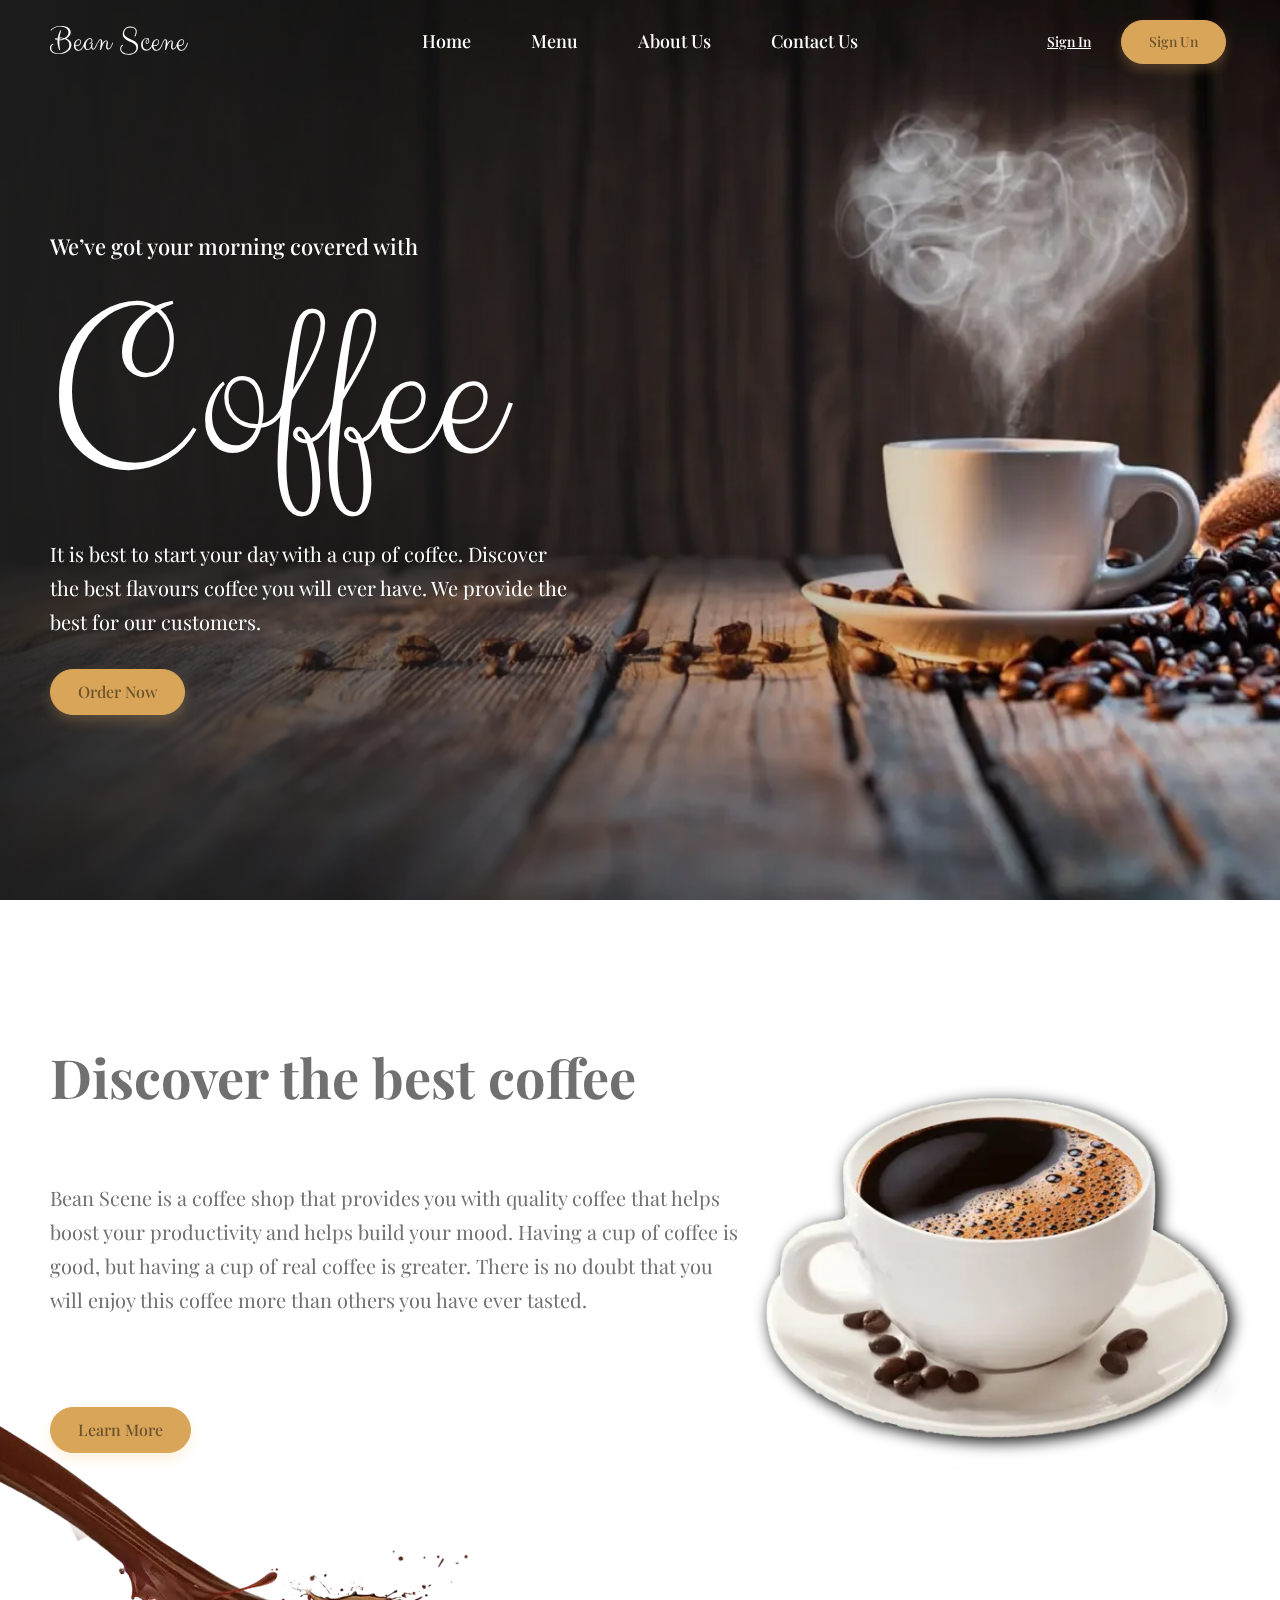
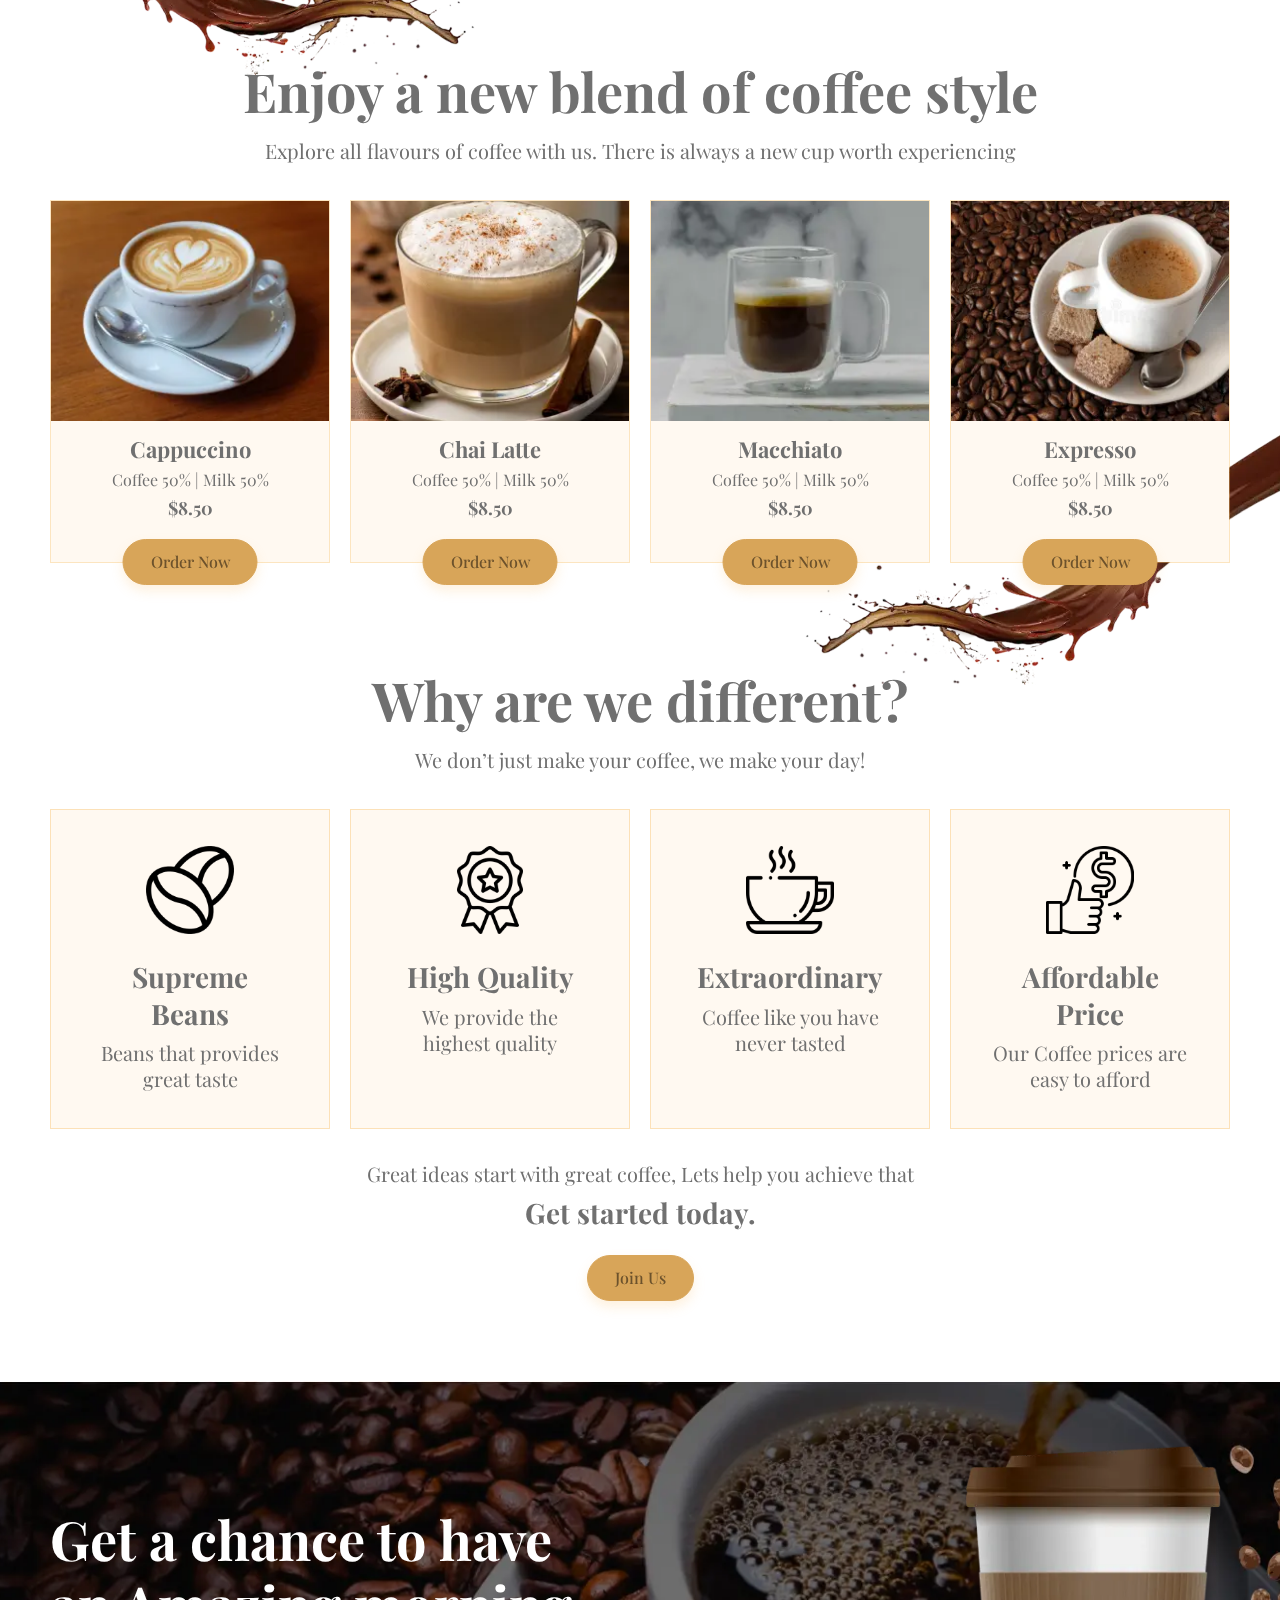
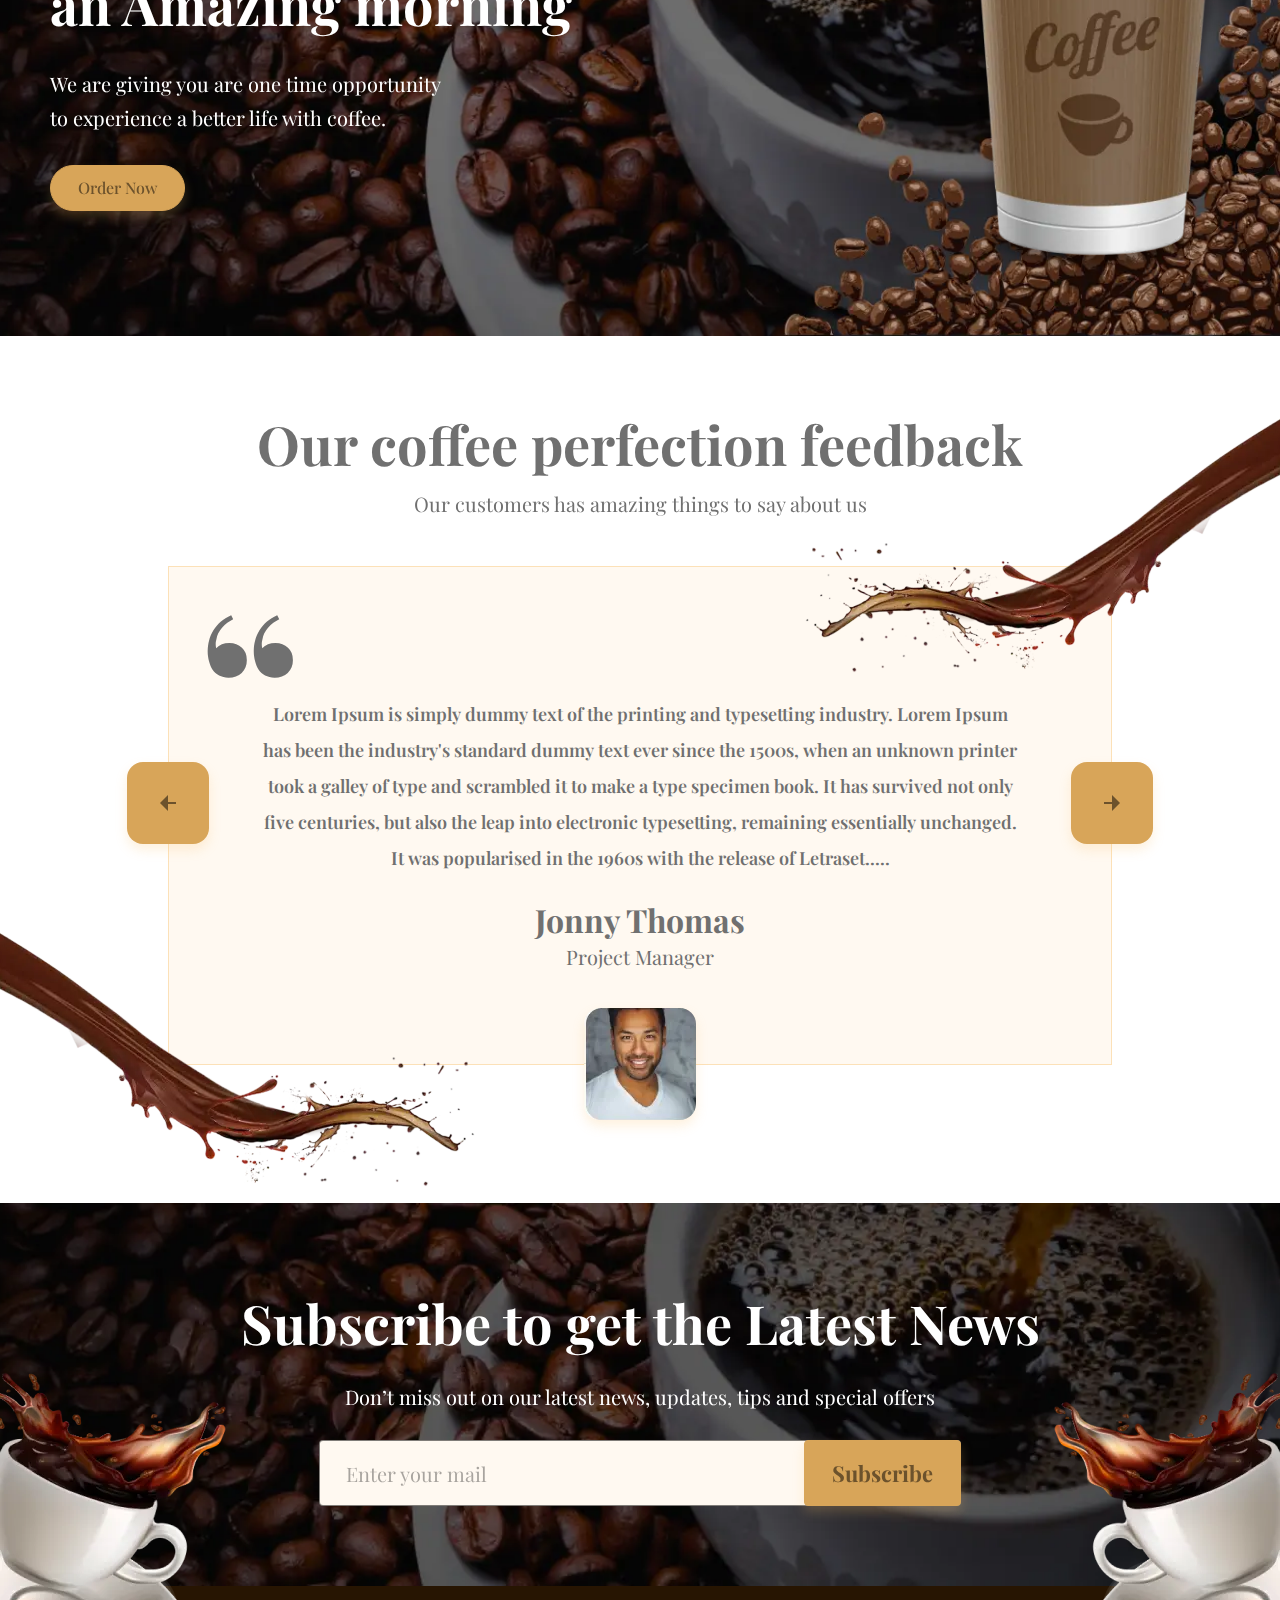
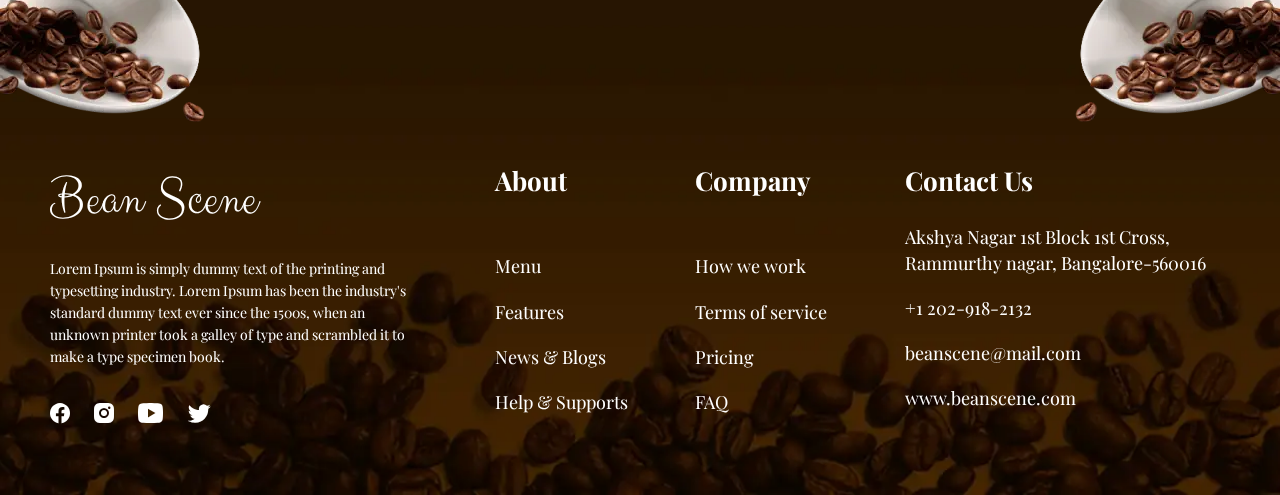
==== commit 007d3e43: "Updates" ====
--- a/index.html
+++ b/index.html
@@ -5,7 +5,7 @@
 	<title>Coffee</title>
 	<meta charset="UTF-8" />
 	<meta name="format-detection" content="telephone=no" />
-	<link rel="stylesheet" href="css/style.min.css?_v=20250125163005" />
+	<link rel="stylesheet" href="css/style.min.css?_v=20250125165227" />
 	<link rel="shortcut icon" href="/favicon.ico" type="image/x-icon" />
 	<meta name="viewport" content="width=device-width, initial-scale=1.0" />
 </head>
@@ -71,8 +71,7 @@
 							<div><button class="btn btn_yellow about__btn">Learn More</button></div>
 						</div>
 						<div data-da=".about__body, 767.98, 1" class="about__image">
-							<picture><source srcset="img/change/cup.webp" type="image/webp"><img src="img/change/cup.png" alt="cup" /></picture>
-							<picture><source srcset="img/about.webpwing.webp" type="image/webp"><img src="img/about/pngwing.png" alt="heart-coffee" /></picture>
+							<picture><source srcset="img/about/coffee.webp" type="image/webp"><img src="img/about/coffee.png" alt="cup" /></picture>
 						</div>
 					</div>
 				</div>
@@ -450,7 +449,7 @@
 		</footer>
 
 	</div>
-	<script src="js/app.min.js?_v=20250125163005"></script>
+	<script src="js/app.min.js?_v=20250125165227"></script>
 </body>
 
 </html>--- a/css/style.min.css
+++ b/css/style.min.css
@@ -1 +1 @@
-@import url(https://fonts.googleapis.com/css?family=Playfair+Display:regular,500,600,700&display=swap);@import url(https://fonts.googleapis.com/css?family=Clicker+Script:regular&display=swap);@font-face{font-family:icons;font-display:swap;src:url(../fonts/icons.woff2) format("woff2"),url(../fonts/icons.woff) format("woff");font-weight:400;font-style:normal}[class*=_icon-]:before{font-family:icons;font-style:normal;font-weight:400;font-variant:normal;text-transform:none;line-height:1;-webkit-font-smoothing:antialiased;-moz-osx-font-smoothing:grayscale}[class*=_icon-]:before{display:block}._icon-arrow-right:before{content:"\e900"}._icon-facebook:before{content:"\e901"}._icon-instagram:before{content:"\e902"}._icon-quotes:before{content:"\e903"}._icon-twitter:before{content:"\e904"}._icon-youtube:before{content:"\e905"}*{padding:0;margin:0;border:0}*,::after,::before{-webkit-box-sizing:border-box;box-sizing:border-box}::after,::before{display:inline-block}body,html{height:100%;min-width:320px}body{color:#707070;line-height:1;font-family:"Playfair Display";font-size:1.25rem;-ms-text-size-adjust:100%;-moz-text-size-adjust:100%;-webkit-text-size-adjust:100%;-webkit-font-smoothing:antialiased;-moz-osx-font-smoothing:grayscale}button,input,textarea{font-family:"Playfair Display";font-size:inherit;line-height:inherit}button{cursor:pointer;color:inherit;background-color:transparent}a{display:inline-block;color:inherit;text-decoration:none}ul li{list-style:none}img{vertical-align:top}h1,h2,h3,h4,h5,h6{font-weight:inherit;font-size:inherit}.lock body{overflow:hidden;-ms-touch-action:none;touch-action:none;-ms-scroll-chaining:none;overscroll-behavior:none}.wrapper{min-height:100%;display:-webkit-box;display:-ms-flexbox;display:flex;-webkit-box-orient:vertical;-webkit-box-direction:normal;-ms-flex-direction:column;flex-direction:column;overflow:hidden;font-weight:400}@supports (overflow:clip){.wrapper{overflow:clip}}.wrapper>main{-webkit-box-flex:1;-ms-flex:1 1 auto;flex:1 1 auto}.wrapper>*{min-width:0}[class*=__container]{max-width:75.625rem;margin:0 auto;padding:0 .9375rem}@media (max-width:calc(47.99875em + 150px)){.no-webp .menu__body{background:url(../img/bgHero.jpg) 0 0 no-repeat}.menu__body{position:fixed;width:100%;height:100%;left:-100%;top:0;overflow:auto;padding:3.125rem .9375rem .9375rem 1.875rem;-webkit-transition:left .3s;transition:left .3s;background-size:cover}.menu__body::before{content:"";position:fixed;width:100%;height:4.375rem;left:-100%;top:0;-webkit-transition:left .3s;transition:left .3s;z-index:2}.menu-open .menu__body{left:0}.menu-open .menu__body::before{left:0}}.icon-menu{display:none}@media (max-width:calc(47.99875em + 150px)){.icon-menu{display:block;position:relative;margin-left:.625rem;width:1.5625rem;height:1.125rem;z-index:5}}@media (max-width:calc(47.99875em + 150px)) and (any-hover:none){.icon-menu{cursor:default}}@media (max-width:calc(47.99875em + 150px)){.icon-menu span,.icon-menu::after,.icon-menu::before{content:"";-webkit-transition:all .3s ease 0s;transition:all .3s ease 0s;right:0;position:absolute;width:100%;height:.125rem;background-color:#fff}.icon-menu::before{top:0}.icon-menu::after{bottom:0}.icon-menu span{top:calc(50% - .0625rem)}.menu-open .icon-menu span{width:0}.menu-open .icon-menu::before{top:calc(50% - .0625rem);-webkit-transform:rotate(-45deg);-ms-transform:rotate(-45deg);transform:rotate(-45deg)}.menu-open .icon-menu::after{bottom:calc(50% - .0625rem);-webkit-transform:rotate(45deg);-ms-transform:rotate(45deg);transform:rotate(45deg)}}.spollers{display:-ms-grid;display:grid;gap:15px}.spollers__item{font-size:1.25rem}.spollers__title{width:100%;cursor:default;text-align:left;border:1px solid #eee;padding:.625rem .9375rem;border-radius:.3125rem;position:relative;list-style:none}.spollers__title::-webkit-details-marker,.spollers__title::marker{display:none}._spoller-init .spollers__title{cursor:pointer}._spoller-init .spollers__title::after,._spoller-init .spollers__title::before{content:"";position:absolute;right:10px;top:50%;background-color:#000;height:2px;width:15px;-webkit-transition:-webkit-transform .5s ease 0s;transition:-webkit-transform .5s ease 0s;transition:transform .5s ease 0s;transition:transform .5s ease 0s,-webkit-transform .5s ease 0s}._spoller-init .spollers__title::before{-webkit-transform:translate(-75%,-50%) rotate(40deg);-ms-transform:translate(-75%,-50%) rotate(40deg);transform:translate(-75%,-50%) rotate(40deg)}._spoller-init .spollers__title::after{-webkit-transform:translate(0,-50%) rotate(-40deg);-ms-transform:translate(0,-50%) rotate(-40deg);transform:translate(0,-50%) rotate(-40deg)}._spoller-init .spollers__title._spoller-active::before{-webkit-transform:translateX(-75%) rotate(-40deg);-ms-transform:translateX(-75%) rotate(-40deg);transform:translateX(-75%) rotate(-40deg)}._spoller-init .spollers__title._spoller-active::after{-webkit-transform:rotate(40deg);-ms-transform:rotate(40deg);transform:rotate(40deg)}.spollers__body{padding:1.25rem;border-radius:.3125rem;border:1px solid #eee}.ibg{width:100%;height:100%;-o-object-fit:cover;object-fit:cover}.ibg--top{-o-object-position:top;object-position:top}.ibg--bottom{-o-object-position:bottom;object-position:bottom}.ibg--left{-o-object-position:left;object-position:left}.ibg--right{-o-object-position:right;object-position:right}.ibg--contain{-o-object-fit:contain;object-fit:contain}.btn{color:#fff;text-decoration:underline;font-size:16px;font-weight:500;padding:.875rem 1.6875rem;border-radius:24px;-webkit-transition:all .5s;transition:all .5s;text-transform:capitalize;text-wrap:nowrap}.btn_yellow{border:1px solid #d8a559;background-color:#d8a559;color:#6c522c;-webkit-box-shadow:0 6px 12px 0 rgba(249,192,106,.22);box-shadow:0 6px 12px 0 rgba(249,192,106,.22);text-decoration:none}@media (any-hover:hover){.btn_yellow:hover{border:1px solid #6c522c}}.head{color:#707070;display:-ms-grid;display:grid;gap:1rem}.head__title{font-weight:700}@media (min-width:75.625em){.head__title{font-size:3.375rem}}@media (min-width:20em) and (max-width:75.625em){@supports (font-size:clamp(2.875rem ,2.6952247191rem + 0.8988764045vw ,3.375rem)){.head__title{font-size:clamp(2.875rem ,2.6952247191rem + .8988764045vw ,3.375rem)}}@supports not (font-size:clamp(2.875rem ,2.6952247191rem + 0.8988764045vw ,3.375rem)){.head__title{font-size:calc(2.875rem + .5 * (100vw - 20rem)/ 55.625)}}}@media (max-width:20em){.head__title{font-size:2.875rem}}.head__text{line-height:170%}@media (min-width:75.625em){.head__text{font-size:1.25rem}}@media (min-width:20em) and (max-width:75.625em){@supports (font-size:clamp(1.125rem ,1.0800561798rem + 0.2247191011vw ,1.25rem)){.head__text{font-size:clamp(1.125rem ,1.0800561798rem + .2247191011vw ,1.25rem)}}@supports not (font-size:clamp(1.125rem ,1.0800561798rem + 0.2247191011vw ,1.25rem)){.head__text{font-size:calc(1.125rem + .125 * (100vw - 20rem)/ 55.625)}}}@media (max-width:20em){.head__text{font-size:1.125rem}}.head__text p:not(:last-child){margin-bottom:.625rem}.head_white{color:#fff}.head_center{-webkit-box-pack:center;-ms-flex-pack:center;justify-content:center;justify-items:center}@media (max-width:47.99875em){.head{justify-items:start}}.header{position:fixed;left:0;right:0;top:0;z-index:50;color:#fff}.header__content{display:-ms-grid;display:grid;-ms-grid-columns:210px 1fr 210px auto;grid-template-columns:210px 1fr 210px auto;font-size:14px;text-transform:capitalize}@media (min-width:75.625em){.header__content{padding-top:1.25rem}}@media (min-width:20em) and (max-width:75.625em){@supports (padding-top:clamp(0.625rem ,0.4002808989rem + 1.1235955056vw ,1.25rem)){.header__content{padding-top:clamp(.625rem ,.4002808989rem + 1.1235955056vw ,1.25rem)}}@supports not (padding-top:clamp(0.625rem ,0.4002808989rem + 1.1235955056vw ,1.25rem)){.header__content{padding-top:calc(.625rem + .625 * (100vw - 20rem)/ 55.625)}}}@media (max-width:20em){.header__content{padding-top:.625rem}}@media (min-width:75.625em){.header__content{padding-bottom:1.25rem}}@media (min-width:20em) and (max-width:75.625em){@supports (padding-bottom:clamp(0.625rem ,0.4002808989rem + 1.1235955056vw ,1.25rem)){.header__content{padding-bottom:clamp(.625rem ,.4002808989rem + 1.1235955056vw ,1.25rem)}}@supports not (padding-bottom:clamp(0.625rem ,0.4002808989rem + 1.1235955056vw ,1.25rem)){.header__content{padding-bottom:calc(.625rem + .625 * (100vw - 20rem)/ 55.625)}}}@media (max-width:20em){.header__content{padding-bottom:.625rem}}@media (max-width:29.99875em){.header__content{display:-webkit-box;display:-ms-flexbox;display:flex;-webkit-box-pack:justify;-ms-flex-pack:justify;justify-content:space-between}}.header__logo{font-family:"Clicker Script";font-size:35px;position:relative;z-index:5;display:-webkit-box;display:-ms-flexbox;display:flex;-webkit-box-align:center;-ms-flex-align:center;align-items:center}.header__sign{font-size:14px;position:relative;z-index:5}.header__sign:hover{opacity:.7}.header__burger{display:-webkit-box;display:-ms-flexbox;display:flex;-webkit-box-align:center;-ms-flex-align:center;align-items:center}.header._header-scroll{-webkit-transition:opacity .8s ease-in-out;transition:opacity .8s ease-in-out;position:fixed;opacity:0;background-color:rgba(0,0,0,.6156862745)}.header._header-scroll .header__content{padding-top:.625rem;padding-bottom:.625rem}.header._header-scroll._header-show{opacity:1}.menu{display:-webkit-box;display:-ms-flexbox;display:flex;-ms-grid-column-align:center;justify-self:center;-webkit-box-align:center;-ms-flex-align:center;align-items:center}.menu__list{display:-webkit-box;display:-ms-flexbox;display:flex;row-gap:.4375rem;-webkit-box-align:center;-ms-flex-align:center;align-items:center;-webkit-box-pack:center;-ms-flex-pack:center;justify-content:center;font-weight:500;-ms-flex-wrap:wrap;flex-wrap:wrap;font-size:1.125rem}@media (min-width:75.625em){.menu__list{-webkit-column-gap:3.75rem;-moz-column-gap:3.75rem;column-gap:3.75rem}}@media (min-width:20em) and (max-width:75.625em){@supports ((-moz-column-gap:clamp(0.625rem ,-0.4985955056rem + 5.6179775281vw ,3.75rem)) or (column-gap:clamp(0.625rem ,-0.4985955056rem + 5.6179775281vw ,3.75rem))){.menu__list{-webkit-column-gap:clamp(.625rem ,-.4985955056rem + 5.6179775281vw ,3.75rem);-moz-column-gap:clamp(.625rem ,-.4985955056rem + 5.6179775281vw ,3.75rem);column-gap:clamp(.625rem ,-.4985955056rem + 5.6179775281vw ,3.75rem)}}@supports not ((-moz-column-gap:clamp(0.625rem ,-0.4985955056rem + 5.6179775281vw ,3.75rem)) or (column-gap:clamp(0.625rem ,-0.4985955056rem + 5.6179775281vw ,3.75rem))){.menu__list{-webkit-column-gap:calc(.625rem + 3.125 * (100vw - 20rem)/ 55.625);-moz-column-gap:calc(.625rem + 3.125 * (100vw - 20rem)/ 55.625);column-gap:calc(.625rem + 3.125 * (100vw - 20rem)/ 55.625)}}}@media (max-width:20em){.menu__list{-webkit-column-gap:.625rem;-moz-column-gap:.625rem;column-gap:.625rem}}@media (max-width:calc(47.99875em + 150px)){.menu__list{padding-bottom:1.25rem;padding-top:30%;padding-right:1.875rem;display:-webkit-box;display:-ms-flexbox;display:flex;-webkit-box-orient:vertical;-webkit-box-direction:normal;-ms-flex-direction:column;flex-direction:column;-webkit-box-align:center;-ms-flex-align:center;align-items:center;font-size:1.5rem;gap:1.875rem}}.menu__item{-webkit-transition:opacity .5s;transition:opacity .5s;position:relative;line-height:140%}.menu__item::after{content:"";position:absolute;width:100%;height:1.5px;bottom:-3px;right:0;background-color:#fff;overflow:hidden;-webkit-transition:opacity .3s;transition:opacity .3s;opacity:0}@media (any-hover:hover){.menu__item:hover{-webkit-transition:opacity .5s;transition:opacity .5s}.menu__item:hover::after{opacity:1}}.menu__link{-webkit-transition:opacity .3s ease 0s;transition:opacity .3s ease 0s}.menu__link:hover{opacity:.7}@media (max-width:29.99875em){.menu-open .menu__body{display:-ms-grid;display:grid;-ms-grid-rows:1fr auto;grid-template-rows:1fr auto}}@media (max-width:47.99875em){.menu-open .menu__body__content{display:-webkit-box;display:-ms-flexbox;display:flex;-webkit-box-pack:justify;-ms-flex-pack:justify;justify-content:space-between}}.menu-open .menu__list{-webkit-box-pack:start;-ms-flex-pack:start;justify-content:start}@media (max-width:29.99875em){.menu-open .header__signs{margin-top:.625rem;-ms-grid-column-align:end;justify-self:end}}@media (max-width:29.99875em){.menu-open .header__sign{font-size:16px}}.menu-open .btn_yellow{-webkit-box-shadow:none;box-shadow:none}.footer{position:relative;color:#fff;padding-top:11.375rem}@media (min-width:75.625em){.footer{padding-bottom:4.5rem}}@media (min-width:20em) and (max-width:75.625em){@supports (padding-bottom:clamp(3.75rem ,3.4803370787rem + 1.3483146067vw ,4.5rem)){.footer{padding-bottom:clamp(3.75rem ,3.4803370787rem + 1.3483146067vw ,4.5rem)}}@supports not (padding-bottom:clamp(3.75rem ,3.4803370787rem + 1.3483146067vw ,4.5rem)){.footer{padding-bottom:calc(3.75rem + .75 * (100vw - 20rem)/ 55.625)}}}@media (max-width:20em){.footer{padding-bottom:3.75rem}}@media (max-width:61.99875em) and (min-width:75.625em){.footer{padding-top:4.375rem}}@media (max-width:61.99875em) and (min-width:20em) and (max-width:75.625em){@supports (padding-top:clamp(2.5rem ,1.8258426966rem + 3.3707865169vw ,4.375rem)){.footer{padding-top:clamp(2.5rem ,1.8258426966rem + 3.3707865169vw ,4.375rem)}}@supports not (padding-top:clamp(2.5rem ,1.8258426966rem + 3.3707865169vw ,4.375rem)){.footer{padding-top:calc(2.5rem + 1.875 * (100vw - 20rem)/ 55.625)}}}@media (max-width:61.99875em) and (max-width:20em){.footer{padding-top:2.5rem}}.no-webp .footer::after{background-image:url(../img/cup.png)}.footer::after{content:"";background-repeat:no-repeat;position:absolute;top:-220px;left:0;aspect-ratio:297/358;z-index:2}@media (min-width:75.625em){.footer::after{width:22.375rem}}@media (min-width:20em) and (max-width:75.625em){@supports (width:clamp(12.5rem ,8.9494382022rem + 17.7528089888vw ,22.375rem)){.footer::after{width:clamp(12.5rem ,8.9494382022rem + 17.7528089888vw ,22.375rem)}}@supports not (width:clamp(12.5rem ,8.9494382022rem + 17.7528089888vw ,22.375rem)){.footer::after{width:calc(12.5rem + 9.875 * (100vw - 20rem)/ 55.625)}}}@media (max-width:20em){.footer::after{width:12.5rem}}@media (max-width:61.99875em){.footer::after{display:none}}.no-webp .footer::before{background-image:url(../img/cup.png)}.footer::before{content:"";background-repeat:no-repeat;position:absolute;top:-220px;right:0;aspect-ratio:297/358;-webkit-transform:rotateY(-180deg);transform:rotateY(-180deg);z-index:2}@media (min-width:75.625em){.footer::before{width:22.375rem}}@media (min-width:20em) and (max-width:75.625em){@supports (width:clamp(12.5rem ,8.9494382022rem + 17.7528089888vw ,22.375rem)){.footer::before{width:clamp(12.5rem ,8.9494382022rem + 17.7528089888vw ,22.375rem)}}@supports not (width:clamp(12.5rem ,8.9494382022rem + 17.7528089888vw ,22.375rem)){.footer::before{width:calc(12.5rem + 9.875 * (100vw - 20rem)/ 55.625)}}}@media (max-width:20em){.footer::before{width:12.5rem}}@media (max-width:61.99875em){.footer::before{display:none}}.footer__body{display:-ms-grid;display:grid;-ms-grid-columns:1fr 400px 1fr;grid-template-columns:1fr 400px 1fr}@media (max-width:61.99875em){.footer__body{-ms-grid-columns:1fr 300px 1fr;grid-template-columns:1fr 300px 1fr}}@media (max-width:47.99875em){.footer__body{-ms-grid-columns:2fr 1fr;grid-template-columns:2fr 1fr}}@media (max-width:29.99875em){.footer__body{-ms-grid-columns:1fr;grid-template-columns:1fr}}.footer__content{display:-ms-grid;display:grid;gap:1.5625rem;padding-right:1.5625rem}@media (max-width:29.99875em){.footer__content{padding-right:0}}.footer__logo{font-family:"Clicker Script";line-height:120%;text-wrap:nowrap}@media (min-width:75.625em){.footer__logo{font-size:3.375rem}}@media (min-width:20em) and (max-width:75.625em){@supports (font-size:clamp(1.875rem ,1.3356741573rem + 2.6966292135vw ,3.375rem)){.footer__logo{font-size:clamp(1.875rem ,1.3356741573rem + 2.6966292135vw ,3.375rem)}}@supports not (font-size:clamp(1.875rem ,1.3356741573rem + 2.6966292135vw ,3.375rem)){.footer__logo{font-size:calc(1.875rem + 1.5 * (100vw - 20rem)/ 55.625)}}}@media (max-width:20em){.footer__logo{font-size:1.875rem}}.footer__text{font-size:.875rem;line-height:157.142857%}.footer__socials{margin-top:.625rem;display:-webkit-box;display:-ms-flexbox;display:flex;gap:1.5rem}.footer__icon{-webkit-transition:color .3s ease 0s;transition:color .3s ease 0s;font-size:1.25rem}.footer__icon._icon-facebook:hover{color:#1b5fd7}.footer__icon._icon-instagram:hover{color:#9a17c8}.footer__icon._icon-youtube:hover{color:#c22f2a}.footer__icon._icon-twitter:hover{color:#03a4ec}.footer__colums{display:-ms-grid;display:grid;-ms-grid-columns:(1fr)[2];grid-template-columns:repeat(2,1fr)}@media (min-width:75.625em){.footer__about{padding-left:3.4375rem}}@media (min-width:61.99875em) and (max-width:75.625em){@supports (padding-left:clamp(1.25rem ,-8.7030146317rem + 16.0535730667vw ,3.4375rem)){.footer__about{padding-left:clamp(1.25rem ,-8.7030146317rem + 16.0535730667vw ,3.4375rem)}}@supports not (padding-left:clamp(1.25rem ,-8.7030146317rem + 16.0535730667vw ,3.4375rem)){.footer__about{padding-left:calc(1.25rem + 2.1875 * (100vw - 61.99875rem)/ 13.62625)}}}.footer__about .footer__link{text-wrap:nowrap;-webkit-transition:opacity .3s ease 0s;transition:opacity .3s ease 0s}.footer__about .footer__link:hover{opacity:.7}.footer__title{font-weight:700}@media (min-width:75.625em){.footer__title{font-size:1.625rem}}@media (min-width:20em) and (max-width:75.625em){@supports (font-size:clamp(1.375rem ,1.2851123596rem + 0.4494382022vw ,1.625rem)){.footer__title{font-size:clamp(1.375rem ,1.2851123596rem + .4494382022vw ,1.625rem)}}@supports not (font-size:clamp(1.375rem ,1.2851123596rem + 0.4494382022vw ,1.625rem)){.footer__title{font-size:calc(1.375rem + .25 * (100vw - 20rem)/ 55.625)}}}@media (max-width:20em){.footer__title{font-size:1.375rem}}@media (min-width:75.625em){.footer__title{margin-bottom:3.75rem}}@media (min-width:20em) and (max-width:75.625em){@supports (margin-bottom:clamp(2.5rem ,2.0505617978rem + 2.2471910112vw ,3.75rem)){.footer__title{margin-bottom:clamp(2.5rem ,2.0505617978rem + 2.2471910112vw ,3.75rem)}}@supports not (margin-bottom:clamp(2.5rem ,2.0505617978rem + 2.2471910112vw ,3.75rem)){.footer__title{margin-bottom:calc(2.5rem + 1.25 * (100vw - 20rem)/ 55.625)}}}@media (max-width:20em){.footer__title{margin-bottom:2.5rem}}@media (max-width:47.99875em){.footer__title{font-size:1.375rem}}@media (max-width:47.99875em) and (min-width:75.625em){.footer__title{margin-bottom:2.5rem}}@media (max-width:47.99875em) and (min-width:20em) and (max-width:75.625em){@supports (margin-bottom:clamp(1.25rem ,0.8005617978rem + 2.2471910112vw ,2.5rem)){.footer__title{margin-bottom:clamp(1.25rem ,.8005617978rem + 2.2471910112vw ,2.5rem)}}@supports not (margin-bottom:clamp(1.25rem ,0.8005617978rem + 2.2471910112vw ,2.5rem)){.footer__title{margin-bottom:calc(1.25rem + 1.25 * (100vw - 20rem)/ 55.625)}}}@media (max-width:47.99875em) and (max-width:20em){.footer__title{margin-bottom:1.25rem}}.footer__list{display:-ms-grid;display:grid;gap:1.25rem}.footer__item{line-height:140%}@media (min-width:75.625em){.footer__item{font-size:1.125rem}}@media (min-width:20em) and (max-width:75.625em){@supports (font-size:clamp(0.875rem ,0.7851123596rem + 0.4494382022vw ,1.125rem)){.footer__item{font-size:clamp(.875rem ,.7851123596rem + .4494382022vw ,1.125rem)}}@supports not (font-size:clamp(0.875rem ,0.7851123596rem + 0.4494382022vw ,1.125rem)){.footer__item{font-size:calc(.875rem + .25 * (100vw - 20rem)/ 55.625)}}}@media (max-width:20em){.footer__item{font-size:.875rem}}.footer__contacts{margin-left:.625rem}@media (min-width:75.625em){.footer__contacts{padding-left:3.4375rem}}@media (min-width:61.99875em) and (max-width:75.625em){@supports (padding-left:clamp(1.25rem ,-8.7030146317rem + 16.0535730667vw ,3.4375rem)){.footer__contacts{padding-left:clamp(1.25rem ,-8.7030146317rem + 16.0535730667vw ,3.4375rem)}}@supports not (padding-left:clamp(1.25rem ,-8.7030146317rem + 16.0535730667vw ,3.4375rem)){.footer__contacts{padding-left:calc(1.25rem + 2.1875 * (100vw - 61.99875rem)/ 13.62625)}}}.footer__contacts .footer__title{margin-bottom:1.9375rem}.footer__contacts__cont{text-wrap:nowrap}@media (max-width:29.99875em){.footer__contacts{margin-left:0;margin-top:.9375rem}}.footer__bg img{-o-object-fit:cover;object-fit:cover;position:absolute;width:100%;height:100%;top:0;left:0;z-index:-1}.footer__link{-webkit-transition:opacity .3s ease 0s;transition:opacity .3s ease 0s}.footer__link:hover{opacity:.7}summary.footer__title{list-style:none}@media (max-width:47.99875em){.footer__title span{display:inline-block;position:relative}.footer__title span::before{content:"";-webkit-transition:-webkit-transform .5s ease 0s;transition:-webkit-transform .5s ease 0s;transition:transform .5s ease 0s;transition:transform .5s ease 0s,-webkit-transform .5s ease 0s;position:absolute;width:0;height:0;border-top:6px solid transparent;border-left:14px solid #fff;border-bottom:6px solid transparent;right:-24px;top:-12px}.footer__title._spoller-active span::before{-webkit-transform:rotate(90deg);-ms-transform:rotate(90deg);transform:rotate(90deg)}}.hero{position:relative;max-width:100vw;height:100vh}.hero__body{padding-top:80px;padding-bottom:1.875rem;color:#fff;height:100vh;max-width:530px;display:-webkit-box;display:-ms-flexbox;display:flex;-webkit-box-orient:vertical;-webkit-box-direction:normal;-ms-flex-direction:column;flex-direction:column;-webkit-box-pack:center;-ms-flex-pack:center;justify-content:center;gap:1.875rem;position:relative;z-index:3}.hero__descr{font-weight:500}@media (min-width:75.625em){.hero__descr{font-size:1.375rem}}@media (min-width:20em) and (max-width:75.625em){@supports (font-size:clamp(1.125rem ,1.0351123596rem + 0.4494382022vw ,1.375rem)){.hero__descr{font-size:clamp(1.125rem ,1.0351123596rem + .4494382022vw ,1.375rem)}}@supports not (font-size:clamp(1.125rem ,1.0351123596rem + 0.4494382022vw ,1.375rem)){.hero__descr{font-size:calc(1.125rem + .25 * (100vw - 20rem)/ 55.625)}}}@media (max-width:20em){.hero__descr{font-size:1.125rem}}.hero__title{font-family:"Clicker Script"}@media (min-width:75.625em){.hero__title{font-size:13.75rem}}@media (min-width:20em) and (max-width:75.625em){@supports (font-size:clamp(8.125rem ,6.1025280899rem + 10.1123595506vw ,13.75rem)){.hero__title{font-size:clamp(8.125rem ,6.1025280899rem + 10.1123595506vw ,13.75rem)}}@supports not (font-size:clamp(8.125rem ,6.1025280899rem + 10.1123595506vw ,13.75rem)){.hero__title{font-size:calc(8.125rem + 5.625 * (100vw - 20rem)/ 55.625)}}}@media (max-width:20em){.hero__title{font-size:8.125rem}}@media (min-width:75.625em){.hero__text p{font-size:1.25rem}}@media (min-width:20em) and (max-width:75.625em){@supports (font-size:clamp(1.125rem ,1.0800561798rem + 0.2247191011vw ,1.25rem)){.hero__text p{font-size:clamp(1.125rem ,1.0800561798rem + .2247191011vw ,1.25rem)}}@supports not (font-size:clamp(1.125rem ,1.0800561798rem + 0.2247191011vw ,1.25rem)){.hero__text p{font-size:calc(1.125rem + .125 * (100vw - 20rem)/ 55.625)}}}@media (max-width:20em){.hero__text p{font-size:1.125rem}}@media (min-width:75.625em){.hero__text p{line-height:2.125rem}}@media (min-width:20em) and (max-width:75.625em){@supports (line-height:clamp(1.5625rem ,1.360252809rem + 1.0112359551vw ,2.125rem)){.hero__text p{line-height:clamp(1.5625rem ,1.360252809rem + 1.0112359551vw ,2.125rem)}}@supports not (line-height:clamp(1.5625rem ,1.360252809rem + 1.0112359551vw ,2.125rem)){.hero__text p{line-height:calc(1.5625rem + .5625 * (100vw - 20rem)/ 55.625)}}}@media (max-width:20em){.hero__text p{line-height:1.5625rem}}.hero__image img{position:absolute;width:100%;height:100%;-o-object-fit:cover;object-fit:cover;-o-object-position:left;object-position:left;top:0;z-index:-1}.hero__image::before{content:"";position:absolute;left:0;top:0;width:100%;height:100%;background:-webkit-gradient(linear,left top,right top,color-stop(-6.88%,#1e1e1e),color-stop(87.45%,rgba(0,0,0,0)));background:linear-gradient(90deg,#1e1e1e -6.88%,rgba(0,0,0,0) 87.45%);z-index:2}@media (min-width:75.625em){.about{padding-top:9.375rem}}@media (min-width:20em) and (max-width:75.625em){@supports (padding-top:clamp(3.75rem ,1.7275280899rem + 10.1123595506vw ,9.375rem)){.about{padding-top:clamp(3.75rem ,1.7275280899rem + 10.1123595506vw ,9.375rem)}}@supports not (padding-top:clamp(3.75rem ,1.7275280899rem + 10.1123595506vw ,9.375rem)){.about{padding-top:calc(3.75rem + 5.625 * (100vw - 20rem)/ 55.625)}}}@media (max-width:20em){.about{padding-top:3.75rem}}@media (min-width:75.625em){.about{padding-bottom:9.375rem}}@media (min-width:20em) and (max-width:75.625em){@supports (padding-bottom:clamp(3.75rem ,1.7275280899rem + 10.1123595506vw ,9.375rem)){.about{padding-bottom:clamp(3.75rem ,1.7275280899rem + 10.1123595506vw ,9.375rem)}}@supports not (padding-bottom:clamp(3.75rem ,1.7275280899rem + 10.1123595506vw ,9.375rem)){.about{padding-bottom:calc(3.75rem + 5.625 * (100vw - 20rem)/ 55.625)}}}@media (max-width:20em){.about{padding-bottom:3.75rem}}.about__content{position:relative}@media (min-width:47.99875em){.about__content{display:-webkit-box;display:-ms-flexbox;display:flex;gap:1.25rem}}.about__body{-webkit-box-flex:0;-ms-flex:0 1 60%;flex:0 1 60%;gap:1rem}.about__btn{margin-top:.8125rem}.about__text p:not(:last-child){margin-bottom:10px}.about__image{-webkit-box-flex:0;-ms-flex:0 1 40%;flex:0 1 40%;-ms-flex-preferred-size:40%;flex-basis:40%;-ms-flex-item-align:center;-ms-grid-row-align:center;align-self:center}.about__image img{-o-object-fit:cover;object-fit:cover;width:100%;-ms-flex-preferred-size:100%;flex-basis:100%;-webkit-filter:drop-shadow(4px 4px 8px #000);filter:drop-shadow(4px 4px 8px #000)}@media (max-width:47.99875em){.about__image{width:60px;height:60px;margin:0 auto}.about__image img{-webkit-filter:drop-shadow(1px 1px 3px rgba(0, 0, 0, .7607843137));filter:drop-shadow(1px 1px 3px rgba(0, 0, 0, .7607843137));-webkit-animation:heart 1.5s ease infinite;animation:heart 1.5s ease infinite}}@-webkit-keyframes heart{0%{-webkit-transform:scale(1);transform:scale(1)}50%{-webkit-transform:scale(1.15);transform:scale(1.15)}100%{-webkit-transform:scale(1);transform:scale(1)}}@keyframes heart{0%{-webkit-transform:scale(1);transform:scale(1)}50%{-webkit-transform:scale(1.15);transform:scale(1.15)}100%{-webkit-transform:scale(1);transform:scale(1)}}.gallery{padding-bottom:6.875rem;position:relative}.gallery__head{margin-bottom:2rem}.no-webp .gallery__head::after{background:url(../img/decor.png) no-repeat}.gallery__head::after{content:"";position:absolute;z-index:-1;-webkit-transform:rotateY(180deg);transform:rotateY(180deg);top:-240px;left:-10px;height:272px}@media (min-width:75.625em){.gallery__head::after{width:31.25rem}}@media (min-width:20em) and (max-width:75.625em){@supports (width:clamp(18.75rem ,14.2556179775rem + 22.4719101124vw ,31.25rem)){.gallery__head::after{width:clamp(18.75rem ,14.2556179775rem + 22.4719101124vw ,31.25rem)}}@supports not (width:clamp(18.75rem ,14.2556179775rem + 22.4719101124vw ,31.25rem)){.gallery__head::after{width:calc(18.75rem + 12.5 * (100vw - 20rem)/ 55.625)}}}@media (max-width:20em){.gallery__head::after{width:18.75rem}}@media (max-width:47.99875em){.gallery__head::after{-webkit-transform:scale(.8) translate(-10%,10px) rotateY(180deg);transform:scale(.8) translate(-10%,10px) rotateY(180deg)}}@media (max-width:29.99875em){.gallery__head::after{-webkit-transform:scale(.6) translate(-30%,50px) rotateY(180deg);transform:scale(.6) translate(-30%,50px) rotateY(180deg)}}.gallery__items{display:-ms-grid;display:grid;-webkit-column-gap:1.25rem;-moz-column-gap:1.25rem;column-gap:1.25rem;row-gap:3.125rem;-ms-grid-columns:(1fr)[4];grid-template-columns:repeat(4,1fr)}@media (max-width:47.99875em){.gallery__items{-ms-grid-columns:(1fr)[2];grid-template-columns:repeat(2,1fr)}}@media (max-width:29.99875em){.gallery__items{-ms-grid-columns:1fr;grid-template-columns:1fr}}.item-gallery{position:relative;width:100%;border:1px solid rgba(249,192,106,.42)}.item-gallery__image{overflow:hidden}.item-gallery__image img{width:100%;-o-object-fit:cover;object-fit:cover;aspect-ratio:280/222;-webkit-transition:-webkit-transform .5s;transition:-webkit-transform .5s;transition:transform .5s;transition:transform .5s,-webkit-transform .5s}@media (any-hover:hover){.item-gallery__image img:hover{-webkit-transform:scale(1.04);-ms-transform:scale(1.04);transform:scale(1.04)}}.item-gallery__content{padding-top:.875rem;padding-bottom:2.625rem;padding-left:.3125rem;padding-right:.3125rem;display:-ms-grid;display:grid;gap:.375rem;background-color:#fff9f1;justify-items:center}.item-gallery__title{font-weight:700;font-size:22px;line-height:130%}.item-gallery__descr{font-size:16px;line-height:130%;text-wrap:nowrap}.item-gallery__price{font-size:18px;font-weight:700;line-height:130%}.item-gallery__btn{position:absolute;bottom:0;left:50%;-webkit-transform:translate(-50%,50%);-ms-transform:translate(-50%,50%);transform:translate(-50%,50%)}@media (any-hover:hover){.item-gallery:hover{-webkit-transition:all .5s;transition:all .5s;border:1px solid #7b4a20}}.advantages{padding-bottom:5rem;position:relative}.advantages__head{margin-bottom:2rem}.no-webp .advantages__head::after{background:url(../img/decor.png) no-repeat}.advantages__head::after{content:"";position:absolute;z-index:-1;top:-240px;right:-10px;height:272px}@media (min-width:75.625em){.advantages__head::after{width:31.25rem}}@media (min-width:20em) and (max-width:75.625em){@supports (width:clamp(18.75rem ,14.2556179775rem + 22.4719101124vw ,31.25rem)){.advantages__head::after{width:clamp(18.75rem ,14.2556179775rem + 22.4719101124vw ,31.25rem)}}@supports not (width:clamp(18.75rem ,14.2556179775rem + 22.4719101124vw ,31.25rem)){.advantages__head::after{width:calc(18.75rem + 12.5 * (100vw - 20rem)/ 55.625)}}}@media (max-width:20em){.advantages__head::after{width:18.75rem}}@media (max-width:47.99875em){.advantages__head::after{-webkit-transform:scale(.8) translate(10%,20px);-ms-transform:scale(.8) translate(10%,20px);transform:scale(.8) translate(10%,20px)}}@media (max-width:29.99875em){.advantages__head::after{-webkit-transform:scale(.6) translate(30%,50px);-ms-transform:scale(.6) translate(30%,50px);transform:scale(.6) translate(30%,50px)}}.advantages__body{display:-ms-grid;display:grid;gap:1.25rem;-ms-grid-columns:(1fr)[4];grid-template-columns:repeat(4,1fr);margin-bottom:2rem}@media (max-width:47.99875em){.advantages__body{-ms-grid-columns:(1fr)[2];grid-template-columns:repeat(2,1fr)}}@media (max-width:29.99875em){.advantages__body{-ms-grid-columns:1fr;grid-template-columns:1fr}}@media (max-width:47.99875em){.advantages .head_center{-webkit-box-pack:left;-ms-flex-pack:left;justify-content:left;justify-items:left}}.item-advantages{background-color:#fff9f1;padding-top:2.25rem;padding-bottom:2.25rem;position:relative;width:100%;border:1px solid rgba(249,192,106,.42)}@media (min-width:75.625em){.item-advantages{padding-left:2.5rem}}@media (min-width:20em) and (max-width:75.625em){@supports (padding-left:clamp(0.0000000625rem ,-0.8988763195rem + 4.4943819101vw ,2.5rem)){.item-advantages{padding-left:clamp(.0000000625rem ,-.8988763195rem + 4.4943819101vw ,2.5rem)}}@supports not (padding-left:clamp(0.0000000625rem ,-0.8988763195rem + 4.4943819101vw ,2.5rem)){.item-advantages{padding-left:calc(.0000000625rem + 2.4999999375 * (100vw - 20rem)/ 55.625)}}}@media (max-width:20em){.item-advantages{padding-left:.0000000625rem}}@media (min-width:75.625em){.item-advantages{padding-right:2.5rem}}@media (min-width:20em) and (max-width:75.625em){@supports (padding-right:clamp(0.0000000625rem ,-0.8988763195rem + 4.4943819101vw ,2.5rem)){.item-advantages{padding-right:clamp(.0000000625rem ,-.8988763195rem + 4.4943819101vw ,2.5rem)}}@supports not (padding-right:clamp(0.0000000625rem ,-0.8988763195rem + 4.4943819101vw ,2.5rem)){.item-advantages{padding-right:calc(.0000000625rem + 2.4999999375 * (100vw - 20rem)/ 55.625)}}}@media (max-width:20em){.item-advantages{padding-right:.0000000625rem}}.item-advantages__image{overflow:hidden;width:5.5rem;margin:0 auto;margin-bottom:25px;aspect-ratio:1/1}.item-advantages__image img{width:100%}.item-advantages__content{display:-ms-grid;display:grid;gap:.5rem;justify-items:center;text-align:center}.item-advantages__title{font-weight:700;line-height:130%}@media (min-width:75.625em){.item-advantages__title{font-size:1.75rem}}@media (min-width:47.99875em) and (max-width:75.625em){@supports (font-size:clamp(1.25rem ,0.3812836523rem + 1.8098728564vw ,1.75rem)){.item-advantages__title{font-size:clamp(1.25rem ,.3812836523rem + 1.8098728564vw ,1.75rem)}}@supports not (font-size:clamp(1.25rem ,0.3812836523rem + 1.8098728564vw ,1.75rem)){.item-advantages__title{font-size:calc(1.25rem + .5 * (100vw - 47.99875rem)/ 27.62625)}}}@media (max-width:47.99875em){.item-advantages__title{font-size:1.5rem}}.item-advantages__descr{line-height:130%}@media (min-width:75.625em){.item-advantages__descr{font-size:1.25rem}}@media (min-width:20em) and (max-width:75.625em){@supports (font-size:clamp(1rem ,0.9101123596rem + 0.4494382022vw ,1.25rem)){.item-advantages__descr{font-size:clamp(1rem ,.9101123596rem + .4494382022vw ,1.25rem)}}@supports not (font-size:clamp(1rem ,0.9101123596rem + 0.4494382022vw ,1.25rem)){.item-advantages__descr{font-size:calc(1rem + .25 * (100vw - 20rem)/ 55.625)}}}@media (max-width:20em){.item-advantages__descr{font-size:1rem}}@media (max-width:47.99875em){.item-advantages__descr{font-size:1.125rem}}.item-advantages__price{font-size:18px;font-weight:700;line-height:130%}.item-advantages__btn{position:absolute;bottom:0;left:50%;-webkit-transform:translate(-50%,50%);-ms-transform:translate(-50%,50%);transform:translate(-50%,50%)}@media (any-hover:hover){.item-advantages{-webkit-transition:all .5s;transition:all .5s}.item-advantages:hover{background-color:#d8a559;color:#6c522c}}.footer-advantages{text-align:center}.footer-advantages__text{line-height:130%;margin-bottom:.5rem}@media (min-width:75.625em){.footer-advantages__text{font-size:1.25rem}}@media (min-width:20em) and (max-width:75.625em){@supports (font-size:clamp(1rem ,0.9101123596rem + 0.4494382022vw ,1.25rem)){.footer-advantages__text{font-size:clamp(1rem ,.9101123596rem + .4494382022vw ,1.25rem)}}@supports not (font-size:clamp(1rem ,0.9101123596rem + 0.4494382022vw ,1.25rem)){.footer-advantages__text{font-size:calc(1rem + .25 * (100vw - 20rem)/ 55.625)}}}@media (max-width:20em){.footer-advantages__text{font-size:1rem}}@media (max-width:47.99875em){.footer-advantages__text{font-size:1.125rem}}.footer-advantages__title{font-weight:700;margin-bottom:1.5rem;line-height:130%}@media (min-width:75.625em){.footer-advantages__title{font-size:1.75rem}}@media (min-width:47.99875em) and (max-width:75.625em){@supports (font-size:clamp(1.25rem ,0.3812836523rem + 1.8098728564vw ,1.75rem)){.footer-advantages__title{font-size:clamp(1.25rem ,.3812836523rem + 1.8098728564vw ,1.75rem)}}@supports not (font-size:clamp(1.25rem ,0.3812836523rem + 1.8098728564vw ,1.75rem)){.footer-advantages__title{font-size:calc(1.25rem + .5 * (100vw - 47.99875rem)/ 27.62625)}}}@media (max-width:47.99875em){.footer-advantages__title{font-size:1.5rem}}.change{padding-top:3.375rem;padding-bottom:3.375rem;margin-bottom:5.0625rem;position:relative}.change__body{display:-ms-grid;display:grid;gap:.625rem;-ms-grid-columns:75% 25%;grid-template-columns:75% 25%}@media (max-width:47.99875em){.change__body{-ms-grid-columns:1fr;grid-template-columns:1fr}}.change__content{display:-ms-grid;display:grid;max-width:35.9375rem;-ms-grid-row-align:center;align-self:center}.change__title{line-height:120%}.change__text{max-width:25.625rem}.change__bg img{-o-object-fit:cover;object-fit:cover;position:absolute;-o-object-position:center;object-position:center;width:100%;height:100%;top:0;left:0;z-index:-1}.change__cup{max-width:100%}.change__cup img{width:100%;-o-object-fit:cover;object-fit:cover}@media (max-width:47.99875em){.change__cup{display:none}}.change .head{gap:1.875rem}.feedback{position:relative}.no-webp .feedback::after{background:url(../img/decor.png) no-repeat}.feedback::after{content:"";position:absolute;z-index:5;top:0;right:-10px;height:272px}@media (min-width:75.625em){.feedback::after{width:31.25rem}}@media (min-width:20em) and (max-width:75.625em){@supports (width:clamp(18.75rem ,14.2556179775rem + 22.4719101124vw ,31.25rem)){.feedback::after{width:clamp(18.75rem ,14.2556179775rem + 22.4719101124vw ,31.25rem)}}@supports not (width:clamp(18.75rem ,14.2556179775rem + 22.4719101124vw ,31.25rem)){.feedback::after{width:calc(18.75rem + 12.5 * (100vw - 20rem)/ 55.625)}}}@media (max-width:20em){.feedback::after{width:18.75rem}}@media (max-width:47.99875em){.feedback::after{-webkit-transform:scale(.8) translate(10%,20px);-ms-transform:scale(.8) translate(10%,20px);transform:scale(.8) translate(10%,20px)}}@media (max-width:29.99875em){.feedback::after{-webkit-transform:scale(.6) translate(30%,120px);-ms-transform:scale(.6) translate(30%,120px);transform:scale(.6) translate(30%,120px)}}.no-webp .feedback::before{background:url(../img/decor.png) no-repeat}.feedback::before{content:"";position:absolute;z-index:5;-webkit-transform:scale(1) translate(0,0) rotateY(180deg);transform:scale(1) translate(0,0) rotateY(180deg);bottom:0;left:-10px;height:272px}@media (min-width:75.625em){.feedback::before{width:31.25rem}}@media (min-width:20em) and (max-width:75.625em){@supports (width:clamp(18.75rem ,14.2556179775rem + 22.4719101124vw ,31.25rem)){.feedback::before{width:clamp(18.75rem ,14.2556179775rem + 22.4719101124vw ,31.25rem)}}@supports not (width:clamp(18.75rem ,14.2556179775rem + 22.4719101124vw ,31.25rem)){.feedback::before{width:calc(18.75rem + 12.5 * (100vw - 20rem)/ 55.625)}}}@media (max-width:20em){.feedback::before{width:18.75rem}}@media (max-width:47.99875em){.feedback::before{-webkit-transform:scale(.8) translate(-10%,50px) rotateY(180deg);transform:scale(.8) translate(-10%,50px) rotateY(180deg)}}@media (max-width:47.99875em){.feedback::before{display:none}}.feedback__head{margin-bottom:2.8125rem}@media (max-width:29.99875em){.feedback__title{max-width:80%}}.feedback__body{position:relative}.feedback__slide{padding-bottom:8.625rem;padding-left:10%;padding-right:10%}@media (max-width:47.99875em){.feedback__slide{padding-left:5%;padding-right:5%}}@media (max-width:29.99875em){.feedback__slide{padding-left:0;padding-right:0}}.feedback__content{border:1px solid rgba(249,192,106,.42);background:#fff9f1;position:relative}@media (min-width:75.625em){.feedback__content{padding:5.625rem}}@media (min-width:20em) and (max-width:75.625em){@supports (padding:clamp(1.875rem ,0.5266853933rem + 6.7415730337vw ,5.625rem)){.feedback__content{padding:clamp(1.875rem ,.5266853933rem + 6.7415730337vw ,5.625rem)}}@supports not (padding:clamp(1.875rem ,0.5266853933rem + 6.7415730337vw ,5.625rem)){.feedback__content{padding:calc(1.875rem + 3.75 * (100vw - 20rem)/ 55.625)}}}@media (max-width:20em){.feedback__content{padding:1.875rem}}@media (min-width:75.625em){.feedback__content{padding-top:8.0625rem}}@media (min-width:20em) and (max-width:75.625em){@supports (padding-top:clamp(3.125rem ,1.3497191011rem + 8.8764044944vw ,8.0625rem)){.feedback__content{padding-top:clamp(3.125rem ,1.3497191011rem + 8.8764044944vw ,8.0625rem)}}@supports not (padding-top:clamp(3.125rem ,1.3497191011rem + 8.8764044944vw ,8.0625rem)){.feedback__content{padding-top:calc(3.125rem + 4.9375 * (100vw - 20rem)/ 55.625)}}}@media (max-width:20em){.feedback__content{padding-top:3.125rem}}@media (min-width:75.625em){.feedback__content{padding-bottom:5.625rem}}@media (min-width:20em) and (max-width:75.625em){@supports (padding-bottom:clamp(4.375rem ,3.9255617978rem + 2.2471910112vw ,5.625rem)){.feedback__content{padding-bottom:clamp(4.375rem ,3.9255617978rem + 2.2471910112vw ,5.625rem)}}@supports not (padding-bottom:clamp(4.375rem ,3.9255617978rem + 2.2471910112vw ,5.625rem)){.feedback__content{padding-bottom:calc(4.375rem + 1.25 * (100vw - 20rem)/ 55.625)}}}@media (max-width:20em){.feedback__content{padding-bottom:4.375rem}}.feedback__photo{position:absolute;bottom:0;left:50%;-webkit-transform:translate(-50%,50%);-ms-transform:translate(-50%,50%);transform:translate(-50%,50%);width:112px;height:112px;overflow:hidden;border-radius:16px;-webkit-box-shadow:0 6px 12px 0 rgba(249,192,106,.22);box-shadow:0 6px 12px 0 rgba(249,192,106,.22)}.feedback__photo img{-webkit-transform:translate(-10px,-6px);-ms-transform:translate(-10px,-6px);transform:translate(-10px,-6px)}.feedback__button{position:absolute;bottom:50%;font-size:16px;color:#6c522c;background-color:#d8a559;border-radius:16px;-webkit-box-shadow:0 6px 12px 0 rgba(249,192,106,.22);box-shadow:0 6px 12px 0 rgba(249,192,106,.22)}@media (min-width:75.625em){.feedback__button{width:5.125rem}}@media (min-width:20em) and (max-width:75.625em){@supports (width:clamp(3.75rem ,3.2556179775rem + 2.4719101124vw ,5.125rem)){.feedback__button{width:clamp(3.75rem ,3.2556179775rem + 2.4719101124vw ,5.125rem)}}@supports not (width:clamp(3.75rem ,3.2556179775rem + 2.4719101124vw ,5.125rem)){.feedback__button{width:calc(3.75rem + 1.375 * (100vw - 20rem)/ 55.625)}}}@media (max-width:20em){.feedback__button{width:3.75rem}}@media (min-width:75.625em){.feedback__button{height:5.125rem}}@media (min-width:20em) and (max-width:75.625em){@supports (height:clamp(3.75rem ,3.2556179775rem + 2.4719101124vw ,5.125rem)){.feedback__button{height:clamp(3.75rem ,3.2556179775rem + 2.4719101124vw ,5.125rem)}}@supports not (height:clamp(3.75rem ,3.2556179775rem + 2.4719101124vw ,5.125rem)){.feedback__button{height:calc(3.75rem + 1.375 * (100vw - 20rem)/ 55.625)}}}@media (max-width:20em){.feedback__button{height:3.75rem}}@media (max-width:47.99875em){.feedback__button{bottom:10%;width:1.625rem;height:1.625rem;background-color:transparent;font-size:26px}}.feedback-button-prev{left:10%;-webkit-transform:translate(-50%,-50%);-ms-transform:translate(-50%,-50%);transform:translate(-50%,-50%)}.feedback-button-prev._icon-arrow-right::before{-webkit-transform:rotate(-180deg);-ms-transform:rotate(-180deg);transform:rotate(-180deg)}.feedback-button-next{right:10%;-webkit-transform:translate(50%,-50%);-ms-transform:translate(50%,-50%);transform:translate(50%,-50%)}._icon-quotes:before{position:absolute;left:2.125rem;-webkit-transform:translate(-100%,-100%);-ms-transform:translate(-100%,-100%);transform:translate(-100%,-100%)}@media (min-width:75.625em){._icon-quotes:before{font-size:3.9375rem}}@media (min-width:20em) and (max-width:75.625em){@supports (font-size:clamp(1.25rem ,0.2837078652rem + 4.8314606742vw ,3.9375rem)){._icon-quotes:before{font-size:clamp(1.25rem ,.2837078652rem + 4.8314606742vw ,3.9375rem)}}@supports not (font-size:clamp(1.25rem ,0.2837078652rem + 4.8314606742vw ,3.9375rem)){._icon-quotes:before{font-size:calc(1.25rem + 2.6875 * (100vw - 20rem)/ 55.625)}}}@media (max-width:20em){._icon-quotes:before{font-size:1.25rem}}@media (min-width:75.625em){._icon-quotes:before{top:-1.125rem}}@media (min-width:20em) and (max-width:75.625em){@supports (top:clamp(-1.125rem ,-0.8700842697rem + -0.3370786517vw ,-0.9375rem)){._icon-quotes:before{top:clamp(-1.125rem ,-.8700842697rem + -.3370786517vw ,-.9375rem)}}@supports not (top:clamp(-1.125rem ,-0.8700842697rem + -0.3370786517vw ,-0.9375rem)){._icon-quotes:before{top:calc(-.9375rem + -.1875 * (100vw - 20rem)/ 55.625)}}}@media (max-width:20em){._icon-quotes:before{top:-.9375rem}}@media (min-width:75.625em){._icon-quotes:before{left:2.125rem}}@media (min-width:20em) and (max-width:75.625em){@supports (left:clamp(0.9375rem ,0.5105337079rem + 2.1348314607vw ,2.125rem)){._icon-quotes:before{left:clamp(.9375rem ,.5105337079rem + 2.1348314607vw ,2.125rem)}}@supports not (left:clamp(0.9375rem ,0.5105337079rem + 2.1348314607vw ,2.125rem)){._icon-quotes:before{left:calc(.9375rem + 1.1875 * (100vw - 20rem)/ 55.625)}}}@media (max-width:20em){._icon-quotes:before{left:.9375rem}}.slide-feedback__text{position:relative;text-align:center;font-weight:600;line-height:200%;margin-bottom:1.75rem}@media (min-width:75.625em){.slide-feedback__text{font-size:1.125rem}}@media (min-width:20em) and (max-width:75.625em){@supports (font-size:clamp(1rem ,0.9550561798rem + 0.2247191011vw ,1.125rem)){.slide-feedback__text{font-size:clamp(1rem ,.9550561798rem + .2247191011vw ,1.125rem)}}@supports not (font-size:clamp(1rem ,0.9550561798rem + 0.2247191011vw ,1.125rem)){.slide-feedback__text{font-size:calc(1rem + .125 * (100vw - 20rem)/ 55.625)}}}@media (max-width:20em){.slide-feedback__text{font-size:1rem}}@media (max-width:29.99875em){.slide-feedback__text{line-height:150%}}.slide-feedback__text p:not(:last-child){margin-bottom:.625rem}.slide-feedback__autor{font-style:normal;text-align:center}.slide-feedback__autor p:nth-child(1){font-weight:700;margin-bottom:.25rem}@media (min-width:75.625em){.slide-feedback__autor p:nth-child(1){font-size:2rem}}@media (min-width:20em) and (max-width:75.625em){@supports (font-size:clamp(1.25rem ,0.9803370787rem + 1.3483146067vw ,2rem)){.slide-feedback__autor p:nth-child(1){font-size:clamp(1.25rem ,.9803370787rem + 1.3483146067vw ,2rem)}}@supports not (font-size:clamp(1.25rem ,0.9803370787rem + 1.3483146067vw ,2rem)){.slide-feedback__autor p:nth-child(1){font-size:calc(1.25rem + .75 * (100vw - 20rem)/ 55.625)}}}@media (max-width:20em){.slide-feedback__autor p:nth-child(1){font-size:1.25rem}}.slide-feedback__autor p:nth-child(2){line-height:170%}@media (min-width:75.625em){.slide-feedback__autor p:nth-child(2){font-size:1.25rem}}@media (min-width:20em) and (max-width:75.625em){@supports (font-size:clamp(1.125rem ,1.0800561798rem + 0.2247191011vw ,1.25rem)){.slide-feedback__autor p:nth-child(2){font-size:clamp(1.125rem ,1.0800561798rem + .2247191011vw ,1.25rem)}}@supports not (font-size:clamp(1.125rem ,1.0800561798rem + 0.2247191011vw ,1.25rem)){.slide-feedback__autor p:nth-child(2){font-size:calc(1.125rem + .125 * (100vw - 20rem)/ 55.625)}}}@media (max-width:20em){.slide-feedback__autor p:nth-child(2){font-size:1.125rem}}.form{position:relative}@media (min-width:75.625em){.form{padding-top:5rem}}@media (min-width:20em) and (max-width:75.625em){@supports (padding-top:clamp(3.125rem ,2.4508426966rem + 3.3707865169vw ,5rem)){.form{padding-top:clamp(3.125rem ,2.4508426966rem + 3.3707865169vw ,5rem)}}@supports not (padding-top:clamp(3.125rem ,2.4508426966rem + 3.3707865169vw ,5rem)){.form{padding-top:calc(3.125rem + 1.875 * (100vw - 20rem)/ 55.625)}}}@media (max-width:20em){.form{padding-top:3.125rem}}@media (min-width:75.625em){.form{padding-bottom:5rem}}@media (min-width:20em) and (max-width:75.625em){@supports (padding-bottom:clamp(3.125rem ,2.4508426966rem + 3.3707865169vw ,5rem)){.form{padding-bottom:clamp(3.125rem ,2.4508426966rem + 3.3707865169vw ,5rem)}}@supports not (padding-bottom:clamp(3.125rem ,2.4508426966rem + 3.3707865169vw ,5rem)){.form{padding-bottom:calc(3.125rem + 1.875 * (100vw - 20rem)/ 55.625)}}}@media (max-width:20em){.form{padding-bottom:3.125rem}}@media (max-width:29.99875em){.form{padding-bottom:8.75rem}}.form__content{position:relative;z-index:3}.form__head{margin-bottom:1.625rem}.form__title{line-height:150%}@media (max-width:47.99875em){.form__title{line-height:120%}}.form__form{width:40.125rem;margin:0 auto}@media (min-width:75.625em){.form__form{height:4.125rem}}@media (min-width:20em) and (max-width:75.625em){@supports (height:clamp(3.125rem ,2.7654494382rem + 1.797752809vw ,4.125rem)){.form__form{height:clamp(3.125rem ,2.7654494382rem + 1.797752809vw ,4.125rem)}}@supports not (height:clamp(3.125rem ,2.7654494382rem + 1.797752809vw ,4.125rem)){.form__form{height:calc(3.125rem + 1 * (100vw - 20rem)/ 55.625)}}}@media (max-width:20em){.form__form{height:3.125rem}}@media (max-width:47.99875em){.form__form{width:100%}}.form__body{display:-webkit-box;display:-ms-flexbox;display:flex;-webkit-box-pack:justify;-ms-flex-pack:justify;justify-content:space-between;position:relative}@media (min-width:75.625em){.form__body{height:4.125rem}}@media (min-width:20em) and (max-width:75.625em){@supports (height:clamp(3.75rem ,3.6151685393rem + 0.6741573034vw ,4.125rem)){.form__body{height:clamp(3.75rem ,3.6151685393rem + .6741573034vw ,4.125rem)}}@supports not (height:clamp(3.75rem ,3.6151685393rem + 0.6741573034vw ,4.125rem)){.form__body{height:calc(3.75rem + .375 * (100vw - 20rem)/ 55.625)}}}@media (max-width:20em){.form__body{height:3.75rem}}@media (max-width:29.99875em){.form__body{display:-ms-grid;display:grid;-ms-grid-columns:1fr;grid-template-columns:1fr;gap:1.25rem}}.form__email{-webkit-box-flex:0;-ms-flex:0 1 100%;flex:0 1 100%;border-radius:4px;border:1px solid rgba(0,0,0,.5);height:100%!important;background:#fff9f1;padding-left:1.625rem;padding-right:10rem}.form__email::-webkit-input-placeholder{line-height:170%;color:rgba(0,0,0,.34)}.form__email::-moz-placeholder{line-height:170%;color:rgba(0,0,0,.34)}.form__email:-ms-input-placeholder{line-height:170%;color:rgba(0,0,0,.34)}.form__email::-ms-input-placeholder{line-height:170%;color:rgba(0,0,0,.34)}.form__email::placeholder{line-height:170%;color:rgba(0,0,0,.34)}@media (min-width:75.625em){.form__email::-webkit-input-placeholder{font-size:1.25rem}.form__email::-moz-placeholder{font-size:1.25rem}.form__email:-ms-input-placeholder{font-size:1.25rem}.form__email::-ms-input-placeholder{font-size:1.25rem}.form__email::placeholder{font-size:1.25rem}}@media (min-width:20em) and (max-width:75.625em){@supports (font-size:clamp(1rem ,0.9101123596rem + 0.4494382022vw ,1.25rem)){.form__email::-webkit-input-placeholder{font-size:clamp(1rem ,.9101123596rem + .4494382022vw ,1.25rem)}.form__email::-moz-placeholder{font-size:clamp(1rem ,.9101123596rem + .4494382022vw ,1.25rem)}.form__email:-ms-input-placeholder{font-size:clamp(1rem ,.9101123596rem + .4494382022vw ,1.25rem)}.form__email::-ms-input-placeholder{font-size:clamp(1rem ,.9101123596rem + .4494382022vw ,1.25rem)}.form__email::placeholder{font-size:clamp(1rem ,.9101123596rem + .4494382022vw ,1.25rem)}}@supports not (font-size:clamp(1rem ,0.9101123596rem + 0.4494382022vw ,1.25rem)){.form__email::-webkit-input-placeholder{font-size:calc(1rem + .25 * (100vw - 20rem)/ 55.625)}.form__email::-moz-placeholder{font-size:calc(1rem + .25 * (100vw - 20rem)/ 55.625)}.form__email:-ms-input-placeholder{font-size:calc(1rem + .25 * (100vw - 20rem)/ 55.625)}.form__email::-ms-input-placeholder{font-size:calc(1rem + .25 * (100vw - 20rem)/ 55.625)}.form__email::placeholder{font-size:calc(1rem + .25 * (100vw - 20rem)/ 55.625)}}}@media (max-width:20em){.form__email::-webkit-input-placeholder{font-size:1rem}.form__email::-moz-placeholder{font-size:1rem}.form__email:-ms-input-placeholder{font-size:1rem}.form__email::-ms-input-placeholder{font-size:1rem}.form__email::placeholder{font-size:1rem}}@media (max-width:29.99875em){.form__email{padding:.875rem .875rem .875rem .875rem}}.form__btn{-webkit-box-flex:0;-ms-flex:0 1 auto;flex:0 1 auto;border-radius:4px;position:absolute;right:0;height:100%;-ms-flex-negative:0;flex-shrink:0;font-weight:700}@media (min-width:75.625em){.form__btn{font-size:1.375rem}}@media (min-width:20em) and (max-width:75.625em){@supports (font-size:clamp(1rem ,0.8651685393rem + 0.6741573034vw ,1.375rem)){.form__btn{font-size:clamp(1rem ,.8651685393rem + .6741573034vw ,1.375rem)}}@supports not (font-size:clamp(1rem ,0.8651685393rem + 0.6741573034vw ,1.375rem)){.form__btn{font-size:calc(1rem + .375 * (100vw - 20rem)/ 55.625)}}}@media (max-width:20em){.form__btn{font-size:1rem}}@media (max-width:29.99875em){.form__btn{position:relative;padding-top:.875rem;padding-bottom:.875rem;line-height:161%}}.form__bg img{-o-object-fit:cover;object-fit:cover;position:absolute;width:100%;height:100%;top:0;left:0;z-index:-1}@media (max-width:29.99875em){.form__bg img{height:calc(100% + 85px)}}.swiper{overflow:hidden}.swiper-initialized{-ms-touch-action:pan-y;touch-action:pan-y}.swiper-wrapper{width:100%;height:100%;-webkit-box-sizing:content-box;box-sizing:content-box;display:-webkit-box;display:-ms-flexbox;display:flex;position:relative}.swiper-vertical .swiper-wrapper{-webkit-box-orient:vertical;-webkit-box-direction:normal;-ms-flex-direction:column;flex-direction:column}.swiper-autoheight .swiper-wrapper{-webkit-box-align:start;-ms-flex-align:start;align-items:flex-start}.swiper-initialized .swiper-slide{-ms-flex-negative:0;flex-shrink:0}.swiper-android .swiper-slide,.swiper-android .swiper-wrapper{-webkit-transform:translate3d(0,0,0);transform:translate3d(0,0,0)}.swiper-button-lock{display:none!important}@media (max-width:calc(47.99875em + 150px)){.webp .menu__body{background:url(../img/bgHero.webp) 0 0 no-repeat}}.webp .footer::after{background-image:url(../img/cup.webp)}.webp .footer::before{background-image:url(../img/cup.webp)}.webp .gallery__head::after{background:url(../img/decor.webp) no-repeat}.webp .advantages__head::after{background:url(../img/decor.webp) no-repeat}.webp .feedback::after{background:url(../img/decor.webp) no-repeat}.webp .feedback::before{background:url(../img/decor.webp) no-repeat}+@import url(https://fonts.googleapis.com/css?family=Playfair+Display:regular,500,600,700&display=swap);@import url(https://fonts.googleapis.com/css?family=Clicker+Script:regular&display=swap);@font-face{font-family:icons;font-display:swap;src:url(../fonts/icons.woff2) format("woff2"),url(../fonts/icons.woff) format("woff");font-weight:400;font-style:normal}[class*=_icon-]:before{font-family:icons;font-style:normal;font-weight:400;font-variant:normal;text-transform:none;line-height:1;-webkit-font-smoothing:antialiased;-moz-osx-font-smoothing:grayscale}[class*=_icon-]:before{display:block}._icon-arrow-right:before{content:"\e900"}._icon-facebook:before{content:"\e901"}._icon-instagram:before{content:"\e902"}._icon-quotes:before{content:"\e903"}._icon-twitter:before{content:"\e904"}._icon-youtube:before{content:"\e905"}*{padding:0;margin:0;border:0}*,::after,::before{-webkit-box-sizing:border-box;box-sizing:border-box}::after,::before{display:inline-block}body,html{height:100%;min-width:320px}body{color:#707070;line-height:1;font-family:"Playfair Display";font-size:1.25rem;-ms-text-size-adjust:100%;-moz-text-size-adjust:100%;-webkit-text-size-adjust:100%;-webkit-font-smoothing:antialiased;-moz-osx-font-smoothing:grayscale}button,input,textarea{font-family:"Playfair Display";font-size:inherit;line-height:inherit}button{cursor:pointer;color:inherit;background-color:transparent}a{display:inline-block;color:inherit;text-decoration:none}ul li{list-style:none}img{vertical-align:top}h1,h2,h3,h4,h5,h6{font-weight:inherit;font-size:inherit}.lock body{overflow:hidden;-ms-touch-action:none;touch-action:none;-ms-scroll-chaining:none;overscroll-behavior:none}.wrapper{min-height:100%;display:-webkit-box;display:-ms-flexbox;display:flex;-webkit-box-orient:vertical;-webkit-box-direction:normal;-ms-flex-direction:column;flex-direction:column;overflow:hidden;font-weight:400}@supports (overflow:clip){.wrapper{overflow:clip}}.wrapper>main{-webkit-box-flex:1;-ms-flex:1 1 auto;flex:1 1 auto}.wrapper>*{min-width:0}[class*=__container]{max-width:75.625rem;margin:0 auto;padding:0 .9375rem}@media (max-width:calc(47.99875em + 150px)){.no-webp .menu__body{background:url(../img/bgHero.jpg) 0 0 no-repeat}.menu__body{position:fixed;width:100%;height:100%;left:-100%;top:0;overflow:auto;padding:3.125rem .9375rem .9375rem 1.875rem;-webkit-transition:left .3s;transition:left .3s;background-size:cover}.menu__body::before{content:"";position:fixed;width:100%;height:4.375rem;left:-100%;top:0;-webkit-transition:left .3s;transition:left .3s;z-index:2}.menu-open .menu__body{left:0}.menu-open .menu__body::before{left:0}}.icon-menu{display:none}@media (max-width:calc(47.99875em + 150px)){.icon-menu{display:block;position:relative;margin-left:.625rem;width:1.5625rem;height:1.125rem;z-index:5}}@media (max-width:calc(47.99875em + 150px)) and (any-hover:none){.icon-menu{cursor:default}}@media (max-width:calc(47.99875em + 150px)){.icon-menu span,.icon-menu::after,.icon-menu::before{content:"";-webkit-transition:all .3s ease 0s;transition:all .3s ease 0s;right:0;position:absolute;width:100%;height:.125rem;background-color:#fff}.icon-menu::before{top:0}.icon-menu::after{bottom:0}.icon-menu span{top:calc(50% - .0625rem)}.menu-open .icon-menu span{width:0}.menu-open .icon-menu::before{top:calc(50% - .0625rem);-webkit-transform:rotate(-45deg);-ms-transform:rotate(-45deg);transform:rotate(-45deg)}.menu-open .icon-menu::after{bottom:calc(50% - .0625rem);-webkit-transform:rotate(45deg);-ms-transform:rotate(45deg);transform:rotate(45deg)}}.spollers{display:-ms-grid;display:grid;gap:15px}.spollers__item{font-size:1.25rem}.spollers__title{width:100%;cursor:default;text-align:left;border:1px solid #eee;padding:.625rem .9375rem;border-radius:.3125rem;position:relative;list-style:none}.spollers__title::-webkit-details-marker,.spollers__title::marker{display:none}._spoller-init .spollers__title{cursor:pointer}._spoller-init .spollers__title::after,._spoller-init .spollers__title::before{content:"";position:absolute;right:10px;top:50%;background-color:#000;height:2px;width:15px;-webkit-transition:-webkit-transform .5s ease 0s;transition:-webkit-transform .5s ease 0s;transition:transform .5s ease 0s;transition:transform .5s ease 0s,-webkit-transform .5s ease 0s}._spoller-init .spollers__title::before{-webkit-transform:translate(-75%,-50%) rotate(40deg);-ms-transform:translate(-75%,-50%) rotate(40deg);transform:translate(-75%,-50%) rotate(40deg)}._spoller-init .spollers__title::after{-webkit-transform:translate(0,-50%) rotate(-40deg);-ms-transform:translate(0,-50%) rotate(-40deg);transform:translate(0,-50%) rotate(-40deg)}._spoller-init .spollers__title._spoller-active::before{-webkit-transform:translateX(-75%) rotate(-40deg);-ms-transform:translateX(-75%) rotate(-40deg);transform:translateX(-75%) rotate(-40deg)}._spoller-init .spollers__title._spoller-active::after{-webkit-transform:rotate(40deg);-ms-transform:rotate(40deg);transform:rotate(40deg)}.spollers__body{padding:1.25rem;border-radius:.3125rem;border:1px solid #eee}.ibg{width:100%;height:100%;-o-object-fit:cover;object-fit:cover}.ibg--top{-o-object-position:top;object-position:top}.ibg--bottom{-o-object-position:bottom;object-position:bottom}.ibg--left{-o-object-position:left;object-position:left}.ibg--right{-o-object-position:right;object-position:right}.ibg--contain{-o-object-fit:contain;object-fit:contain}.btn{color:#fff;text-decoration:underline;font-size:16px;font-weight:500;padding:.875rem 1.6875rem;border-radius:24px;-webkit-transition:all .5s;transition:all .5s;text-transform:capitalize;text-wrap:nowrap}.btn_yellow{border:1px solid #d8a559;background-color:#d8a559;color:#6c522c;-webkit-box-shadow:0 6px 12px 0 rgba(249,192,106,.22);box-shadow:0 6px 12px 0 rgba(249,192,106,.22);text-decoration:none}@media (any-hover:hover){.btn_yellow:hover{border:1px solid #6c522c}}.head{color:#707070;display:-ms-grid;display:grid;gap:1rem}.head__title{font-weight:700}@media (min-width:75.625em){.head__title{font-size:3.375rem}}@media (min-width:20em) and (max-width:75.625em){@supports (font-size:clamp(2.875rem ,2.6952247191rem + 0.8988764045vw ,3.375rem)){.head__title{font-size:clamp(2.875rem ,2.6952247191rem + .8988764045vw ,3.375rem)}}@supports not (font-size:clamp(2.875rem ,2.6952247191rem + 0.8988764045vw ,3.375rem)){.head__title{font-size:calc(2.875rem + .5 * (100vw - 20rem)/ 55.625)}}}@media (max-width:20em){.head__title{font-size:2.875rem}}.head__text{line-height:170%}@media (min-width:75.625em){.head__text{font-size:1.25rem}}@media (min-width:20em) and (max-width:75.625em){@supports (font-size:clamp(1.125rem ,1.0800561798rem + 0.2247191011vw ,1.25rem)){.head__text{font-size:clamp(1.125rem ,1.0800561798rem + .2247191011vw ,1.25rem)}}@supports not (font-size:clamp(1.125rem ,1.0800561798rem + 0.2247191011vw ,1.25rem)){.head__text{font-size:calc(1.125rem + .125 * (100vw - 20rem)/ 55.625)}}}@media (max-width:20em){.head__text{font-size:1.125rem}}.head__text p:not(:last-child){margin-bottom:.625rem}.head_white{color:#fff}.head_center{-webkit-box-pack:center;-ms-flex-pack:center;justify-content:center;justify-items:center}@media (max-width:47.99875em){.head{justify-items:start}}.header{position:fixed;left:0;right:0;top:0;z-index:50;color:#fff}.header__content{display:-ms-grid;display:grid;-ms-grid-columns:210px 1fr 210px auto;grid-template-columns:210px 1fr 210px auto;font-size:14px;text-transform:capitalize}@media (min-width:75.625em){.header__content{padding-top:1.25rem}}@media (min-width:20em) and (max-width:75.625em){@supports (padding-top:clamp(0.625rem ,0.4002808989rem + 1.1235955056vw ,1.25rem)){.header__content{padding-top:clamp(.625rem ,.4002808989rem + 1.1235955056vw ,1.25rem)}}@supports not (padding-top:clamp(0.625rem ,0.4002808989rem + 1.1235955056vw ,1.25rem)){.header__content{padding-top:calc(.625rem + .625 * (100vw - 20rem)/ 55.625)}}}@media (max-width:20em){.header__content{padding-top:.625rem}}@media (min-width:75.625em){.header__content{padding-bottom:1.25rem}}@media (min-width:20em) and (max-width:75.625em){@supports (padding-bottom:clamp(0.625rem ,0.4002808989rem + 1.1235955056vw ,1.25rem)){.header__content{padding-bottom:clamp(.625rem ,.4002808989rem + 1.1235955056vw ,1.25rem)}}@supports not (padding-bottom:clamp(0.625rem ,0.4002808989rem + 1.1235955056vw ,1.25rem)){.header__content{padding-bottom:calc(.625rem + .625 * (100vw - 20rem)/ 55.625)}}}@media (max-width:20em){.header__content{padding-bottom:.625rem}}@media (max-width:29.99875em){.header__content{display:-webkit-box;display:-ms-flexbox;display:flex;-webkit-box-pack:justify;-ms-flex-pack:justify;justify-content:space-between}}.header__logo{font-family:"Clicker Script";font-size:35px;position:relative;z-index:5;display:-webkit-box;display:-ms-flexbox;display:flex;-webkit-box-align:center;-ms-flex-align:center;align-items:center}.header__sign{font-size:14px;position:relative;z-index:5}.header__sign:hover{opacity:.7}.header__burger{display:-webkit-box;display:-ms-flexbox;display:flex;-webkit-box-align:center;-ms-flex-align:center;align-items:center}.header._header-scroll{-webkit-transition:opacity .8s ease-in-out;transition:opacity .8s ease-in-out;position:fixed;opacity:0;background-color:rgba(0,0,0,.6156862745)}.header._header-scroll .header__content{padding-top:.625rem;padding-bottom:.625rem}.header._header-scroll._header-show{opacity:1}.menu{display:-webkit-box;display:-ms-flexbox;display:flex;-ms-grid-column-align:center;justify-self:center;-webkit-box-align:center;-ms-flex-align:center;align-items:center}.menu__list{display:-webkit-box;display:-ms-flexbox;display:flex;row-gap:.4375rem;-webkit-box-align:center;-ms-flex-align:center;align-items:center;-webkit-box-pack:center;-ms-flex-pack:center;justify-content:center;font-weight:500;-ms-flex-wrap:wrap;flex-wrap:wrap;font-size:1.125rem}@media (min-width:75.625em){.menu__list{-webkit-column-gap:3.75rem;-moz-column-gap:3.75rem;column-gap:3.75rem}}@media (min-width:20em) and (max-width:75.625em){@supports ((-moz-column-gap:clamp(0.625rem ,-0.4985955056rem + 5.6179775281vw ,3.75rem)) or (column-gap:clamp(0.625rem ,-0.4985955056rem + 5.6179775281vw ,3.75rem))){.menu__list{-webkit-column-gap:clamp(.625rem ,-.4985955056rem + 5.6179775281vw ,3.75rem);-moz-column-gap:clamp(.625rem ,-.4985955056rem + 5.6179775281vw ,3.75rem);column-gap:clamp(.625rem ,-.4985955056rem + 5.6179775281vw ,3.75rem)}}@supports not ((-moz-column-gap:clamp(0.625rem ,-0.4985955056rem + 5.6179775281vw ,3.75rem)) or (column-gap:clamp(0.625rem ,-0.4985955056rem + 5.6179775281vw ,3.75rem))){.menu__list{-webkit-column-gap:calc(.625rem + 3.125 * (100vw - 20rem)/ 55.625);-moz-column-gap:calc(.625rem + 3.125 * (100vw - 20rem)/ 55.625);column-gap:calc(.625rem + 3.125 * (100vw - 20rem)/ 55.625)}}}@media (max-width:20em){.menu__list{-webkit-column-gap:.625rem;-moz-column-gap:.625rem;column-gap:.625rem}}@media (max-width:calc(47.99875em + 150px)){.menu__list{padding-bottom:1.25rem;padding-top:30%;padding-right:1.875rem;display:-webkit-box;display:-ms-flexbox;display:flex;-webkit-box-orient:vertical;-webkit-box-direction:normal;-ms-flex-direction:column;flex-direction:column;-webkit-box-align:center;-ms-flex-align:center;align-items:center;font-size:1.5rem;gap:1.875rem}}.menu__item{-webkit-transition:opacity .5s;transition:opacity .5s;position:relative;line-height:140%}.menu__item::after{content:"";position:absolute;width:100%;height:1.5px;bottom:-3px;right:0;background-color:#fff;overflow:hidden;-webkit-transition:opacity .3s;transition:opacity .3s;opacity:0}@media (any-hover:hover){.menu__item:hover{-webkit-transition:opacity .5s;transition:opacity .5s}.menu__item:hover::after{opacity:1}}.menu__link{-webkit-transition:opacity .3s ease 0s;transition:opacity .3s ease 0s}.menu__link:hover{opacity:.7}@media (max-width:29.99875em){.menu-open .menu__body{display:-ms-grid;display:grid;-ms-grid-rows:1fr auto;grid-template-rows:1fr auto}}@media (max-width:47.99875em){.menu-open .menu__body__content{display:-webkit-box;display:-ms-flexbox;display:flex;-webkit-box-pack:justify;-ms-flex-pack:justify;justify-content:space-between}}.menu-open .menu__list{-webkit-box-pack:start;-ms-flex-pack:start;justify-content:start}@media (max-width:29.99875em){.menu-open .header__signs{margin-top:.625rem;-ms-grid-column-align:end;justify-self:end}}@media (max-width:29.99875em){.menu-open .header__sign{font-size:16px}}.menu-open .btn_yellow{-webkit-box-shadow:none;box-shadow:none}.footer{position:relative;color:#fff;padding-top:11.375rem}@media (min-width:75.625em){.footer{padding-bottom:4.5rem}}@media (min-width:20em) and (max-width:75.625em){@supports (padding-bottom:clamp(3.75rem ,3.4803370787rem + 1.3483146067vw ,4.5rem)){.footer{padding-bottom:clamp(3.75rem ,3.4803370787rem + 1.3483146067vw ,4.5rem)}}@supports not (padding-bottom:clamp(3.75rem ,3.4803370787rem + 1.3483146067vw ,4.5rem)){.footer{padding-bottom:calc(3.75rem + .75 * (100vw - 20rem)/ 55.625)}}}@media (max-width:20em){.footer{padding-bottom:3.75rem}}@media (max-width:61.99875em) and (min-width:75.625em){.footer{padding-top:4.375rem}}@media (max-width:61.99875em) and (min-width:20em) and (max-width:75.625em){@supports (padding-top:clamp(2.5rem ,1.8258426966rem + 3.3707865169vw ,4.375rem)){.footer{padding-top:clamp(2.5rem ,1.8258426966rem + 3.3707865169vw ,4.375rem)}}@supports not (padding-top:clamp(2.5rem ,1.8258426966rem + 3.3707865169vw ,4.375rem)){.footer{padding-top:calc(2.5rem + 1.875 * (100vw - 20rem)/ 55.625)}}}@media (max-width:61.99875em) and (max-width:20em){.footer{padding-top:2.5rem}}.no-webp .footer::after{background-image:url(../img/cup.png)}.footer::after{content:"";background-repeat:no-repeat;position:absolute;top:-220px;left:0;aspect-ratio:297/358;z-index:2}@media (min-width:75.625em){.footer::after{width:22.375rem}}@media (min-width:20em) and (max-width:75.625em){@supports (width:clamp(12.5rem ,8.9494382022rem + 17.7528089888vw ,22.375rem)){.footer::after{width:clamp(12.5rem ,8.9494382022rem + 17.7528089888vw ,22.375rem)}}@supports not (width:clamp(12.5rem ,8.9494382022rem + 17.7528089888vw ,22.375rem)){.footer::after{width:calc(12.5rem + 9.875 * (100vw - 20rem)/ 55.625)}}}@media (max-width:20em){.footer::after{width:12.5rem}}@media (max-width:61.99875em){.footer::after{display:none}}.no-webp .footer::before{background-image:url(../img/cup.png)}.footer::before{content:"";background-repeat:no-repeat;position:absolute;top:-220px;right:0;aspect-ratio:297/358;-webkit-transform:rotateY(-180deg);transform:rotateY(-180deg);z-index:2}@media (min-width:75.625em){.footer::before{width:22.375rem}}@media (min-width:20em) and (max-width:75.625em){@supports (width:clamp(12.5rem ,8.9494382022rem + 17.7528089888vw ,22.375rem)){.footer::before{width:clamp(12.5rem ,8.9494382022rem + 17.7528089888vw ,22.375rem)}}@supports not (width:clamp(12.5rem ,8.9494382022rem + 17.7528089888vw ,22.375rem)){.footer::before{width:calc(12.5rem + 9.875 * (100vw - 20rem)/ 55.625)}}}@media (max-width:20em){.footer::before{width:12.5rem}}@media (max-width:61.99875em){.footer::before{display:none}}.footer__body{display:-ms-grid;display:grid;-ms-grid-columns:1fr 400px 1fr;grid-template-columns:1fr 400px 1fr}@media (max-width:61.99875em){.footer__body{-ms-grid-columns:1fr 300px 1fr;grid-template-columns:1fr 300px 1fr}}@media (max-width:47.99875em){.footer__body{-ms-grid-columns:2fr 1fr;grid-template-columns:2fr 1fr}}@media (max-width:29.99875em){.footer__body{-ms-grid-columns:1fr;grid-template-columns:1fr}}.footer__content{display:-ms-grid;display:grid;gap:1.5625rem;padding-right:1.5625rem}@media (max-width:29.99875em){.footer__content{padding-right:0}}.footer__logo{font-family:"Clicker Script";line-height:120%;text-wrap:nowrap}@media (min-width:75.625em){.footer__logo{font-size:3.375rem}}@media (min-width:20em) and (max-width:75.625em){@supports (font-size:clamp(1.875rem ,1.3356741573rem + 2.6966292135vw ,3.375rem)){.footer__logo{font-size:clamp(1.875rem ,1.3356741573rem + 2.6966292135vw ,3.375rem)}}@supports not (font-size:clamp(1.875rem ,1.3356741573rem + 2.6966292135vw ,3.375rem)){.footer__logo{font-size:calc(1.875rem + 1.5 * (100vw - 20rem)/ 55.625)}}}@media (max-width:20em){.footer__logo{font-size:1.875rem}}.footer__text{font-size:.875rem;line-height:157.142857%}.footer__socials{margin-top:.625rem;display:-webkit-box;display:-ms-flexbox;display:flex;gap:1.5rem}.footer__icon{-webkit-transition:color .3s ease 0s;transition:color .3s ease 0s;font-size:1.25rem}.footer__icon._icon-facebook:hover{color:#1b5fd7}.footer__icon._icon-instagram:hover{color:#9a17c8}.footer__icon._icon-youtube:hover{color:#c22f2a}.footer__icon._icon-twitter:hover{color:#03a4ec}.footer__colums{display:-ms-grid;display:grid;-ms-grid-columns:(1fr)[2];grid-template-columns:repeat(2,1fr)}@media (min-width:75.625em){.footer__about{padding-left:3.4375rem}}@media (min-width:61.99875em) and (max-width:75.625em){@supports (padding-left:clamp(1.25rem ,-8.7030146317rem + 16.0535730667vw ,3.4375rem)){.footer__about{padding-left:clamp(1.25rem ,-8.7030146317rem + 16.0535730667vw ,3.4375rem)}}@supports not (padding-left:clamp(1.25rem ,-8.7030146317rem + 16.0535730667vw ,3.4375rem)){.footer__about{padding-left:calc(1.25rem + 2.1875 * (100vw - 61.99875rem)/ 13.62625)}}}.footer__about .footer__link{text-wrap:nowrap;-webkit-transition:opacity .3s ease 0s;transition:opacity .3s ease 0s}.footer__about .footer__link:hover{opacity:.7}.footer__title{font-weight:700}@media (min-width:75.625em){.footer__title{font-size:1.625rem}}@media (min-width:20em) and (max-width:75.625em){@supports (font-size:clamp(1.375rem ,1.2851123596rem + 0.4494382022vw ,1.625rem)){.footer__title{font-size:clamp(1.375rem ,1.2851123596rem + .4494382022vw ,1.625rem)}}@supports not (font-size:clamp(1.375rem ,1.2851123596rem + 0.4494382022vw ,1.625rem)){.footer__title{font-size:calc(1.375rem + .25 * (100vw - 20rem)/ 55.625)}}}@media (max-width:20em){.footer__title{font-size:1.375rem}}@media (min-width:75.625em){.footer__title{margin-bottom:3.75rem}}@media (min-width:20em) and (max-width:75.625em){@supports (margin-bottom:clamp(2.5rem ,2.0505617978rem + 2.2471910112vw ,3.75rem)){.footer__title{margin-bottom:clamp(2.5rem ,2.0505617978rem + 2.2471910112vw ,3.75rem)}}@supports not (margin-bottom:clamp(2.5rem ,2.0505617978rem + 2.2471910112vw ,3.75rem)){.footer__title{margin-bottom:calc(2.5rem + 1.25 * (100vw - 20rem)/ 55.625)}}}@media (max-width:20em){.footer__title{margin-bottom:2.5rem}}@media (max-width:47.99875em){.footer__title{font-size:1.375rem}}@media (max-width:47.99875em) and (min-width:75.625em){.footer__title{margin-bottom:2.5rem}}@media (max-width:47.99875em) and (min-width:20em) and (max-width:75.625em){@supports (margin-bottom:clamp(1.25rem ,0.8005617978rem + 2.2471910112vw ,2.5rem)){.footer__title{margin-bottom:clamp(1.25rem ,.8005617978rem + 2.2471910112vw ,2.5rem)}}@supports not (margin-bottom:clamp(1.25rem ,0.8005617978rem + 2.2471910112vw ,2.5rem)){.footer__title{margin-bottom:calc(1.25rem + 1.25 * (100vw - 20rem)/ 55.625)}}}@media (max-width:47.99875em) and (max-width:20em){.footer__title{margin-bottom:1.25rem}}.footer__list{display:-ms-grid;display:grid;gap:1.25rem}.footer__item{line-height:140%}@media (min-width:75.625em){.footer__item{font-size:1.125rem}}@media (min-width:20em) and (max-width:75.625em){@supports (font-size:clamp(0.875rem ,0.7851123596rem + 0.4494382022vw ,1.125rem)){.footer__item{font-size:clamp(.875rem ,.7851123596rem + .4494382022vw ,1.125rem)}}@supports not (font-size:clamp(0.875rem ,0.7851123596rem + 0.4494382022vw ,1.125rem)){.footer__item{font-size:calc(.875rem + .25 * (100vw - 20rem)/ 55.625)}}}@media (max-width:20em){.footer__item{font-size:.875rem}}.footer__contacts{margin-left:.625rem}@media (min-width:75.625em){.footer__contacts{padding-left:3.4375rem}}@media (min-width:61.99875em) and (max-width:75.625em){@supports (padding-left:clamp(1.25rem ,-8.7030146317rem + 16.0535730667vw ,3.4375rem)){.footer__contacts{padding-left:clamp(1.25rem ,-8.7030146317rem + 16.0535730667vw ,3.4375rem)}}@supports not (padding-left:clamp(1.25rem ,-8.7030146317rem + 16.0535730667vw ,3.4375rem)){.footer__contacts{padding-left:calc(1.25rem + 2.1875 * (100vw - 61.99875rem)/ 13.62625)}}}.footer__contacts .footer__title{margin-bottom:1.9375rem}.footer__contacts__cont{text-wrap:nowrap}@media (max-width:29.99875em){.footer__contacts{margin-left:0;margin-top:.9375rem}}.footer__bg img{-o-object-fit:cover;object-fit:cover;position:absolute;width:100%;height:100%;top:0;left:0;z-index:-1}.footer__link{-webkit-transition:opacity .3s ease 0s;transition:opacity .3s ease 0s}.footer__link:hover{opacity:.7}summary.footer__title{list-style:none}@media (max-width:47.99875em){.footer__title span{display:inline-block;position:relative}.footer__title span::before{content:"";-webkit-transition:-webkit-transform .5s ease 0s;transition:-webkit-transform .5s ease 0s;transition:transform .5s ease 0s;transition:transform .5s ease 0s,-webkit-transform .5s ease 0s;position:absolute;width:0;height:0;border-top:6px solid transparent;border-left:14px solid #fff;border-bottom:6px solid transparent;right:-24px;top:-12px}.footer__title._spoller-active span::before{-webkit-transform:rotate(90deg);-ms-transform:rotate(90deg);transform:rotate(90deg)}}.hero{position:relative;max-width:100vw;height:100vh}.hero__body{padding-top:80px;padding-bottom:1.875rem;color:#fff;height:100vh;max-width:530px;display:-webkit-box;display:-ms-flexbox;display:flex;-webkit-box-orient:vertical;-webkit-box-direction:normal;-ms-flex-direction:column;flex-direction:column;-webkit-box-pack:center;-ms-flex-pack:center;justify-content:center;gap:1.875rem;position:relative;z-index:3}.hero__descr{font-weight:500}@media (min-width:75.625em){.hero__descr{font-size:1.375rem}}@media (min-width:20em) and (max-width:75.625em){@supports (font-size:clamp(1.125rem ,1.0351123596rem + 0.4494382022vw ,1.375rem)){.hero__descr{font-size:clamp(1.125rem ,1.0351123596rem + .4494382022vw ,1.375rem)}}@supports not (font-size:clamp(1.125rem ,1.0351123596rem + 0.4494382022vw ,1.375rem)){.hero__descr{font-size:calc(1.125rem + .25 * (100vw - 20rem)/ 55.625)}}}@media (max-width:20em){.hero__descr{font-size:1.125rem}}.hero__title{font-family:"Clicker Script"}@media (min-width:75.625em){.hero__title{font-size:13.75rem}}@media (min-width:20em) and (max-width:75.625em){@supports (font-size:clamp(8.125rem ,6.1025280899rem + 10.1123595506vw ,13.75rem)){.hero__title{font-size:clamp(8.125rem ,6.1025280899rem + 10.1123595506vw ,13.75rem)}}@supports not (font-size:clamp(8.125rem ,6.1025280899rem + 10.1123595506vw ,13.75rem)){.hero__title{font-size:calc(8.125rem + 5.625 * (100vw - 20rem)/ 55.625)}}}@media (max-width:20em){.hero__title{font-size:8.125rem}}@media (min-width:75.625em){.hero__text p{font-size:1.25rem}}@media (min-width:20em) and (max-width:75.625em){@supports (font-size:clamp(1.125rem ,1.0800561798rem + 0.2247191011vw ,1.25rem)){.hero__text p{font-size:clamp(1.125rem ,1.0800561798rem + .2247191011vw ,1.25rem)}}@supports not (font-size:clamp(1.125rem ,1.0800561798rem + 0.2247191011vw ,1.25rem)){.hero__text p{font-size:calc(1.125rem + .125 * (100vw - 20rem)/ 55.625)}}}@media (max-width:20em){.hero__text p{font-size:1.125rem}}@media (min-width:75.625em){.hero__text p{line-height:2.125rem}}@media (min-width:20em) and (max-width:75.625em){@supports (line-height:clamp(1.5625rem ,1.360252809rem + 1.0112359551vw ,2.125rem)){.hero__text p{line-height:clamp(1.5625rem ,1.360252809rem + 1.0112359551vw ,2.125rem)}}@supports not (line-height:clamp(1.5625rem ,1.360252809rem + 1.0112359551vw ,2.125rem)){.hero__text p{line-height:calc(1.5625rem + .5625 * (100vw - 20rem)/ 55.625)}}}@media (max-width:20em){.hero__text p{line-height:1.5625rem}}.hero__image img{position:absolute;width:100%;height:100%;-o-object-fit:cover;object-fit:cover;-o-object-position:left;object-position:left;top:0;z-index:-1}.hero__image::before{content:"";position:absolute;left:0;top:0;width:100%;height:100%;background:-webkit-gradient(linear,left top,right top,color-stop(-6.88%,#1e1e1e),color-stop(87.45%,rgba(0,0,0,0)));background:linear-gradient(90deg,#1e1e1e -6.88%,rgba(0,0,0,0) 87.45%);z-index:2}@media (min-width:75.625em){.about{padding-top:9.375rem}}@media (min-width:20em) and (max-width:75.625em){@supports (padding-top:clamp(3.75rem ,1.7275280899rem + 10.1123595506vw ,9.375rem)){.about{padding-top:clamp(3.75rem ,1.7275280899rem + 10.1123595506vw ,9.375rem)}}@supports not (padding-top:clamp(3.75rem ,1.7275280899rem + 10.1123595506vw ,9.375rem)){.about{padding-top:calc(3.75rem + 5.625 * (100vw - 20rem)/ 55.625)}}}@media (max-width:20em){.about{padding-top:3.75rem}}@media (min-width:75.625em){.about{padding-bottom:9.375rem}}@media (min-width:20em) and (max-width:75.625em){@supports (padding-bottom:clamp(3.75rem ,1.7275280899rem + 10.1123595506vw ,9.375rem)){.about{padding-bottom:clamp(3.75rem ,1.7275280899rem + 10.1123595506vw ,9.375rem)}}@supports not (padding-bottom:clamp(3.75rem ,1.7275280899rem + 10.1123595506vw ,9.375rem)){.about{padding-bottom:calc(3.75rem + 5.625 * (100vw - 20rem)/ 55.625)}}}@media (max-width:20em){.about{padding-bottom:3.75rem}}.about__content{position:relative}@media (min-width:47.99875em){.about__content{display:-webkit-box;display:-ms-flexbox;display:flex;gap:1.25rem}}.about__body{-webkit-box-flex:0;-ms-flex:0 1 60%;flex:0 1 60%;gap:1rem}.about__btn{margin-top:.8125rem}.about__text p:not(:last-child){margin-bottom:10px}.about__image{-webkit-box-flex:0;-ms-flex:0 1 40%;flex:0 1 40%;-ms-flex-preferred-size:40%;flex-basis:40%;-ms-flex-item-align:center;-ms-grid-row-align:center;align-self:center}.about__image img{-o-object-fit:cover;object-fit:cover;width:100%;-ms-flex-preferred-size:100%;flex-basis:100%;-webkit-filter:drop-shadow(4px 4px 8px #000);filter:drop-shadow(4px 4px 8px #000)}@media (max-width:47.99875em){.about__image{width:60px;height:60px;margin:0 auto}.about__image img{-webkit-filter:drop-shadow(1px 1px 3px rgba(0, 0, 0, .7607843137));filter:drop-shadow(1px 1px 3px rgba(0, 0, 0, .7607843137));-webkit-animation:heart 1.5s ease infinite;animation:heart 1.5s ease infinite}}@-webkit-keyframes heart{0%{-webkit-transform:scale(1);transform:scale(1)}50%{-webkit-transform:scale(1.15);transform:scale(1.15)}100%{-webkit-transform:scale(1);transform:scale(1)}}@keyframes heart{0%{-webkit-transform:scale(1);transform:scale(1)}50%{-webkit-transform:scale(1.15);transform:scale(1.15)}100%{-webkit-transform:scale(1);transform:scale(1)}}.gallery{padding-bottom:6.875rem;position:relative}.gallery__head{margin-bottom:2rem}.no-webp .gallery__head::after{background:url(../img/decor.png) no-repeat}.gallery__head::after{content:"";position:absolute;z-index:-1;-webkit-transform:rotateY(180deg);transform:rotateY(180deg);top:-240px;left:-10px;height:272px}@media (min-width:75.625em){.gallery__head::after{width:31.25rem}}@media (min-width:20em) and (max-width:75.625em){@supports (width:clamp(18.75rem ,14.2556179775rem + 22.4719101124vw ,31.25rem)){.gallery__head::after{width:clamp(18.75rem ,14.2556179775rem + 22.4719101124vw ,31.25rem)}}@supports not (width:clamp(18.75rem ,14.2556179775rem + 22.4719101124vw ,31.25rem)){.gallery__head::after{width:calc(18.75rem + 12.5 * (100vw - 20rem)/ 55.625)}}}@media (max-width:20em){.gallery__head::after{width:18.75rem}}@media (max-width:47.99875em){.gallery__head::after{-webkit-transform:scale(.8) translate(-10%,10px) rotateY(180deg);transform:scale(.8) translate(-10%,10px) rotateY(180deg)}}@media (max-width:29.99875em){.gallery__head::after{-webkit-transform:scale(.6) translate(-30%,50px) rotateY(180deg);transform:scale(.6) translate(-30%,50px) rotateY(180deg)}}.gallery__items{display:-ms-grid;display:grid;-webkit-column-gap:1.25rem;-moz-column-gap:1.25rem;column-gap:1.25rem;row-gap:3.125rem;-ms-grid-columns:(1fr)[4];grid-template-columns:repeat(4,1fr)}@media (max-width:47.99875em){.gallery__items{-ms-grid-columns:(1fr)[2];grid-template-columns:repeat(2,1fr)}}@media (max-width:29.99875em){.gallery__items{-ms-grid-columns:1fr;grid-template-columns:1fr}}.item-gallery{position:relative;width:100%;border:1px solid rgba(249,192,106,.42)}.item-gallery__image{overflow:hidden}.item-gallery__image img{width:100%;-o-object-fit:cover;object-fit:cover;aspect-ratio:280/222;-webkit-transition:-webkit-transform .5s;transition:-webkit-transform .5s;transition:transform .5s;transition:transform .5s,-webkit-transform .5s}@media (any-hover:hover){.item-gallery__image img:hover{-webkit-transform:scale(1.04);-ms-transform:scale(1.04);transform:scale(1.04)}}.item-gallery__content{padding-top:.875rem;padding-bottom:2.625rem;padding-left:.3125rem;padding-right:.3125rem;display:-ms-grid;display:grid;gap:.375rem;background-color:#fff9f1;justify-items:center}.item-gallery__title{font-weight:700;font-size:22px;line-height:130%}.item-gallery__descr{font-size:16px;line-height:130%;text-wrap:nowrap}.item-gallery__price{font-size:18px;font-weight:700;line-height:130%}.item-gallery__btn{position:absolute;bottom:0;left:50%;-webkit-transform:translate(-50%,50%);-ms-transform:translate(-50%,50%);transform:translate(-50%,50%)}@media (any-hover:hover){.item-gallery:hover{-webkit-transition:all .5s;transition:all .5s;border:1px solid #7b4a20}}.advantages{padding-bottom:5rem;position:relative}.advantages__head{margin-bottom:2rem}.no-webp .advantages__head::after{background:url(../img/decor.png) no-repeat}.advantages__head::after{content:"";position:absolute;z-index:-1;top:-240px;right:-10px;height:272px}@media (min-width:75.625em){.advantages__head::after{width:31.25rem}}@media (min-width:20em) and (max-width:75.625em){@supports (width:clamp(18.75rem ,14.2556179775rem + 22.4719101124vw ,31.25rem)){.advantages__head::after{width:clamp(18.75rem ,14.2556179775rem + 22.4719101124vw ,31.25rem)}}@supports not (width:clamp(18.75rem ,14.2556179775rem + 22.4719101124vw ,31.25rem)){.advantages__head::after{width:calc(18.75rem + 12.5 * (100vw - 20rem)/ 55.625)}}}@media (max-width:20em){.advantages__head::after{width:18.75rem}}@media (max-width:47.99875em){.advantages__head::after{-webkit-transform:scale(.8) translate(10%,20px);-ms-transform:scale(.8) translate(10%,20px);transform:scale(.8) translate(10%,20px)}}@media (max-width:29.99875em){.advantages__head::after{-webkit-transform:scale(.6) translate(30%,50px);-ms-transform:scale(.6) translate(30%,50px);transform:scale(.6) translate(30%,50px)}}.advantages__body{display:-ms-grid;display:grid;gap:1.25rem;-ms-grid-columns:(1fr)[4];grid-template-columns:repeat(4,1fr);margin-bottom:2rem}@media (max-width:47.99875em){.advantages__body{-ms-grid-columns:(1fr)[2];grid-template-columns:repeat(2,1fr)}}@media (max-width:29.99875em){.advantages__body{-ms-grid-columns:1fr;grid-template-columns:1fr}}@media (max-width:47.99875em){.advantages .head_center{-webkit-box-pack:left;-ms-flex-pack:left;justify-content:left;justify-items:left}}.item-advantages{background-color:#fff9f1;padding-top:2.25rem;padding-bottom:2.25rem;position:relative;width:100%;border:1px solid rgba(249,192,106,.42)}@media (min-width:75.625em){.item-advantages{padding-left:2.5rem}}@media (min-width:20em) and (max-width:75.625em){@supports (padding-left:clamp(0.0000000625rem ,-0.8988763195rem + 4.4943819101vw ,2.5rem)){.item-advantages{padding-left:clamp(.0000000625rem ,-.8988763195rem + 4.4943819101vw ,2.5rem)}}@supports not (padding-left:clamp(0.0000000625rem ,-0.8988763195rem + 4.4943819101vw ,2.5rem)){.item-advantages{padding-left:calc(.0000000625rem + 2.4999999375 * (100vw - 20rem)/ 55.625)}}}@media (max-width:20em){.item-advantages{padding-left:.0000000625rem}}@media (min-width:75.625em){.item-advantages{padding-right:2.5rem}}@media (min-width:20em) and (max-width:75.625em){@supports (padding-right:clamp(0.0000000625rem ,-0.8988763195rem + 4.4943819101vw ,2.5rem)){.item-advantages{padding-right:clamp(.0000000625rem ,-.8988763195rem + 4.4943819101vw ,2.5rem)}}@supports not (padding-right:clamp(0.0000000625rem ,-0.8988763195rem + 4.4943819101vw ,2.5rem)){.item-advantages{padding-right:calc(.0000000625rem + 2.4999999375 * (100vw - 20rem)/ 55.625)}}}@media (max-width:20em){.item-advantages{padding-right:.0000000625rem}}.item-advantages__image{overflow:hidden;width:5.5rem;margin:0 auto;margin-bottom:25px;aspect-ratio:1/1}.item-advantages__image img{width:100%}.item-advantages__content{display:-ms-grid;display:grid;gap:.5rem;justify-items:center;text-align:center}.item-advantages__title{font-weight:700;line-height:130%}@media (min-width:75.625em){.item-advantages__title{font-size:1.75rem}}@media (min-width:47.99875em) and (max-width:75.625em){@supports (font-size:clamp(1.25rem ,0.3812836523rem + 1.8098728564vw ,1.75rem)){.item-advantages__title{font-size:clamp(1.25rem ,.3812836523rem + 1.8098728564vw ,1.75rem)}}@supports not (font-size:clamp(1.25rem ,0.3812836523rem + 1.8098728564vw ,1.75rem)){.item-advantages__title{font-size:calc(1.25rem + .5 * (100vw - 47.99875rem)/ 27.62625)}}}@media (max-width:47.99875em){.item-advantages__title{font-size:1.5rem}}.item-advantages__descr{line-height:130%}@media (min-width:75.625em){.item-advantages__descr{font-size:1.25rem}}@media (min-width:20em) and (max-width:75.625em){@supports (font-size:clamp(1rem ,0.9101123596rem + 0.4494382022vw ,1.25rem)){.item-advantages__descr{font-size:clamp(1rem ,.9101123596rem + .4494382022vw ,1.25rem)}}@supports not (font-size:clamp(1rem ,0.9101123596rem + 0.4494382022vw ,1.25rem)){.item-advantages__descr{font-size:calc(1rem + .25 * (100vw - 20rem)/ 55.625)}}}@media (max-width:20em){.item-advantages__descr{font-size:1rem}}@media (max-width:47.99875em){.item-advantages__descr{font-size:1.125rem}}.item-advantages__price{font-size:18px;font-weight:700;line-height:130%}.item-advantages__btn{position:absolute;bottom:0;left:50%;-webkit-transform:translate(-50%,50%);-ms-transform:translate(-50%,50%);transform:translate(-50%,50%)}@media (any-hover:hover){.item-advantages{-webkit-transition:all .5s;transition:all .5s}.item-advantages:hover{background-color:transparent;border:1px solid #7b4a20;color:#6c522c}}.footer-advantages{text-align:center}.footer-advantages__text{line-height:130%;margin-bottom:.5rem}@media (min-width:75.625em){.footer-advantages__text{font-size:1.25rem}}@media (min-width:20em) and (max-width:75.625em){@supports (font-size:clamp(1rem ,0.9101123596rem + 0.4494382022vw ,1.25rem)){.footer-advantages__text{font-size:clamp(1rem ,.9101123596rem + .4494382022vw ,1.25rem)}}@supports not (font-size:clamp(1rem ,0.9101123596rem + 0.4494382022vw ,1.25rem)){.footer-advantages__text{font-size:calc(1rem + .25 * (100vw - 20rem)/ 55.625)}}}@media (max-width:20em){.footer-advantages__text{font-size:1rem}}@media (max-width:47.99875em){.footer-advantages__text{font-size:1.125rem}}.footer-advantages__title{font-weight:700;margin-bottom:1.5rem;line-height:130%}@media (min-width:75.625em){.footer-advantages__title{font-size:1.75rem}}@media (min-width:47.99875em) and (max-width:75.625em){@supports (font-size:clamp(1.25rem ,0.3812836523rem + 1.8098728564vw ,1.75rem)){.footer-advantages__title{font-size:clamp(1.25rem ,.3812836523rem + 1.8098728564vw ,1.75rem)}}@supports not (font-size:clamp(1.25rem ,0.3812836523rem + 1.8098728564vw ,1.75rem)){.footer-advantages__title{font-size:calc(1.25rem + .5 * (100vw - 47.99875rem)/ 27.62625)}}}@media (max-width:47.99875em){.footer-advantages__title{font-size:1.5rem}}.change{padding-top:3.375rem;padding-bottom:3.375rem;margin-bottom:5.0625rem;position:relative}.change__body{display:-ms-grid;display:grid;gap:.625rem;-ms-grid-columns:75% 25%;grid-template-columns:75% 25%}@media (max-width:47.99875em){.change__body{-ms-grid-columns:1fr;grid-template-columns:1fr}}.change__content{display:-ms-grid;display:grid;max-width:35.9375rem;-ms-grid-row-align:center;align-self:center}.change__title{line-height:120%}.change__text{max-width:25.625rem}.change__bg img{-o-object-fit:cover;object-fit:cover;position:absolute;-o-object-position:center;object-position:center;width:100%;height:100%;top:0;left:0;z-index:-1}.change__cup{max-width:100%}.change__cup img{width:100%;-o-object-fit:cover;object-fit:cover}@media (max-width:47.99875em){.change__cup{display:none}}.change .head{gap:1.875rem}.feedback{position:relative}.no-webp .feedback::after{background:url(../img/decor.png) no-repeat}.feedback::after{content:"";position:absolute;z-index:5;top:0;right:-10px;height:272px}@media (min-width:75.625em){.feedback::after{width:31.25rem}}@media (min-width:20em) and (max-width:75.625em){@supports (width:clamp(18.75rem ,14.2556179775rem + 22.4719101124vw ,31.25rem)){.feedback::after{width:clamp(18.75rem ,14.2556179775rem + 22.4719101124vw ,31.25rem)}}@supports not (width:clamp(18.75rem ,14.2556179775rem + 22.4719101124vw ,31.25rem)){.feedback::after{width:calc(18.75rem + 12.5 * (100vw - 20rem)/ 55.625)}}}@media (max-width:20em){.feedback::after{width:18.75rem}}@media (max-width:47.99875em){.feedback::after{-webkit-transform:scale(.8) translate(10%,20px);-ms-transform:scale(.8) translate(10%,20px);transform:scale(.8) translate(10%,20px)}}@media (max-width:29.99875em){.feedback::after{-webkit-transform:scale(.6) translate(30%,120px);-ms-transform:scale(.6) translate(30%,120px);transform:scale(.6) translate(30%,120px)}}.no-webp .feedback::before{background:url(../img/decor.png) no-repeat}.feedback::before{content:"";position:absolute;z-index:5;-webkit-transform:scale(1) translate(0,0) rotateY(180deg);transform:scale(1) translate(0,0) rotateY(180deg);bottom:0;left:-10px;height:272px}@media (min-width:75.625em){.feedback::before{width:31.25rem}}@media (min-width:20em) and (max-width:75.625em){@supports (width:clamp(18.75rem ,14.2556179775rem + 22.4719101124vw ,31.25rem)){.feedback::before{width:clamp(18.75rem ,14.2556179775rem + 22.4719101124vw ,31.25rem)}}@supports not (width:clamp(18.75rem ,14.2556179775rem + 22.4719101124vw ,31.25rem)){.feedback::before{width:calc(18.75rem + 12.5 * (100vw - 20rem)/ 55.625)}}}@media (max-width:20em){.feedback::before{width:18.75rem}}@media (max-width:47.99875em){.feedback::before{-webkit-transform:scale(.8) translate(-10%,50px) rotateY(180deg);transform:scale(.8) translate(-10%,50px) rotateY(180deg)}}@media (max-width:47.99875em){.feedback::before{display:none}}.feedback__head{margin-bottom:2.8125rem}@media (max-width:29.99875em){.feedback__title{max-width:80%}}.feedback__body{position:relative}.feedback__slide{padding-bottom:8.625rem;padding-left:10%;padding-right:10%}@media (max-width:47.99875em){.feedback__slide{padding-left:5%;padding-right:5%}}@media (max-width:29.99875em){.feedback__slide{padding-left:0;padding-right:0}}.feedback__content{border:1px solid rgba(249,192,106,.42);background:#fff9f1;position:relative}@media (min-width:75.625em){.feedback__content{padding:5.625rem}}@media (min-width:20em) and (max-width:75.625em){@supports (padding:clamp(1.875rem ,0.5266853933rem + 6.7415730337vw ,5.625rem)){.feedback__content{padding:clamp(1.875rem ,.5266853933rem + 6.7415730337vw ,5.625rem)}}@supports not (padding:clamp(1.875rem ,0.5266853933rem + 6.7415730337vw ,5.625rem)){.feedback__content{padding:calc(1.875rem + 3.75 * (100vw - 20rem)/ 55.625)}}}@media (max-width:20em){.feedback__content{padding:1.875rem}}@media (min-width:75.625em){.feedback__content{padding-top:8.0625rem}}@media (min-width:20em) and (max-width:75.625em){@supports (padding-top:clamp(3.125rem ,1.3497191011rem + 8.8764044944vw ,8.0625rem)){.feedback__content{padding-top:clamp(3.125rem ,1.3497191011rem + 8.8764044944vw ,8.0625rem)}}@supports not (padding-top:clamp(3.125rem ,1.3497191011rem + 8.8764044944vw ,8.0625rem)){.feedback__content{padding-top:calc(3.125rem + 4.9375 * (100vw - 20rem)/ 55.625)}}}@media (max-width:20em){.feedback__content{padding-top:3.125rem}}@media (min-width:75.625em){.feedback__content{padding-bottom:5.625rem}}@media (min-width:20em) and (max-width:75.625em){@supports (padding-bottom:clamp(4.375rem ,3.9255617978rem + 2.2471910112vw ,5.625rem)){.feedback__content{padding-bottom:clamp(4.375rem ,3.9255617978rem + 2.2471910112vw ,5.625rem)}}@supports not (padding-bottom:clamp(4.375rem ,3.9255617978rem + 2.2471910112vw ,5.625rem)){.feedback__content{padding-bottom:calc(4.375rem + 1.25 * (100vw - 20rem)/ 55.625)}}}@media (max-width:20em){.feedback__content{padding-bottom:4.375rem}}.feedback__photo{position:absolute;bottom:0;left:50%;-webkit-transform:translate(-50%,50%);-ms-transform:translate(-50%,50%);transform:translate(-50%,50%);width:112px;height:112px;overflow:hidden;border-radius:16px;-webkit-box-shadow:0 6px 12px 0 rgba(249,192,106,.22);box-shadow:0 6px 12px 0 rgba(249,192,106,.22)}.feedback__photo img{-webkit-transform:translate(-10px,-6px);-ms-transform:translate(-10px,-6px);transform:translate(-10px,-6px)}.feedback__button{position:absolute;bottom:50%;font-size:16px;color:#6c522c;background-color:#d8a559;border-radius:16px;-webkit-box-shadow:0 6px 12px 0 rgba(249,192,106,.22);box-shadow:0 6px 12px 0 rgba(249,192,106,.22);-webkit-transition:font-size .3s ease 0s;transition:font-size .3s ease 0s}@media (min-width:75.625em){.feedback__button{width:5.125rem}}@media (min-width:20em) and (max-width:75.625em){@supports (width:clamp(3.75rem ,3.2556179775rem + 2.4719101124vw ,5.125rem)){.feedback__button{width:clamp(3.75rem ,3.2556179775rem + 2.4719101124vw ,5.125rem)}}@supports not (width:clamp(3.75rem ,3.2556179775rem + 2.4719101124vw ,5.125rem)){.feedback__button{width:calc(3.75rem + 1.375 * (100vw - 20rem)/ 55.625)}}}@media (max-width:20em){.feedback__button{width:3.75rem}}@media (min-width:75.625em){.feedback__button{height:5.125rem}}@media (min-width:20em) and (max-width:75.625em){@supports (height:clamp(3.75rem ,3.2556179775rem + 2.4719101124vw ,5.125rem)){.feedback__button{height:clamp(3.75rem ,3.2556179775rem + 2.4719101124vw ,5.125rem)}}@supports not (height:clamp(3.75rem ,3.2556179775rem + 2.4719101124vw ,5.125rem)){.feedback__button{height:calc(3.75rem + 1.375 * (100vw - 20rem)/ 55.625)}}}@media (max-width:20em){.feedback__button{height:3.75rem}}.feedback__button:hover{font-size:20px}@media (max-width:47.99875em){.feedback__button{bottom:10%;width:1.625rem;height:1.625rem;background-color:transparent;font-size:20px}.feedback__button:hover{font-size:22px}}.feedback-button-prev{left:10%;-webkit-transform:translate(-50%,-50%);-ms-transform:translate(-50%,-50%);transform:translate(-50%,-50%)}.feedback-button-prev._icon-arrow-right::before{-webkit-transform:rotate(-180deg);-ms-transform:rotate(-180deg);transform:rotate(-180deg)}.feedback-button-next{right:10%;-webkit-transform:translate(50%,-50%);-ms-transform:translate(50%,-50%);transform:translate(50%,-50%)}._icon-quotes:before{position:absolute;left:2.125rem;-webkit-transform:translate(-100%,-100%);-ms-transform:translate(-100%,-100%);transform:translate(-100%,-100%)}@media (min-width:75.625em){._icon-quotes:before{font-size:3.9375rem}}@media (min-width:20em) and (max-width:75.625em){@supports (font-size:clamp(1.25rem ,0.2837078652rem + 4.8314606742vw ,3.9375rem)){._icon-quotes:before{font-size:clamp(1.25rem ,.2837078652rem + 4.8314606742vw ,3.9375rem)}}@supports not (font-size:clamp(1.25rem ,0.2837078652rem + 4.8314606742vw ,3.9375rem)){._icon-quotes:before{font-size:calc(1.25rem + 2.6875 * (100vw - 20rem)/ 55.625)}}}@media (max-width:20em){._icon-quotes:before{font-size:1.25rem}}@media (min-width:75.625em){._icon-quotes:before{top:-1.125rem}}@media (min-width:20em) and (max-width:75.625em){@supports (top:clamp(-1.125rem ,-0.8700842697rem + -0.3370786517vw ,-0.9375rem)){._icon-quotes:before{top:clamp(-1.125rem ,-.8700842697rem + -.3370786517vw ,-.9375rem)}}@supports not (top:clamp(-1.125rem ,-0.8700842697rem + -0.3370786517vw ,-0.9375rem)){._icon-quotes:before{top:calc(-.9375rem + -.1875 * (100vw - 20rem)/ 55.625)}}}@media (max-width:20em){._icon-quotes:before{top:-.9375rem}}@media (min-width:75.625em){._icon-quotes:before{left:2.125rem}}@media (min-width:20em) and (max-width:75.625em){@supports (left:clamp(0.9375rem ,0.5105337079rem + 2.1348314607vw ,2.125rem)){._icon-quotes:before{left:clamp(.9375rem ,.5105337079rem + 2.1348314607vw ,2.125rem)}}@supports not (left:clamp(0.9375rem ,0.5105337079rem + 2.1348314607vw ,2.125rem)){._icon-quotes:before{left:calc(.9375rem + 1.1875 * (100vw - 20rem)/ 55.625)}}}@media (max-width:20em){._icon-quotes:before{left:.9375rem}}.slide-feedback__text{position:relative;text-align:center;font-weight:600;line-height:200%;margin-bottom:1.75rem}@media (min-width:75.625em){.slide-feedback__text{font-size:1.125rem}}@media (min-width:20em) and (max-width:75.625em){@supports (font-size:clamp(1rem ,0.9550561798rem + 0.2247191011vw ,1.125rem)){.slide-feedback__text{font-size:clamp(1rem ,.9550561798rem + .2247191011vw ,1.125rem)}}@supports not (font-size:clamp(1rem ,0.9550561798rem + 0.2247191011vw ,1.125rem)){.slide-feedback__text{font-size:calc(1rem + .125 * (100vw - 20rem)/ 55.625)}}}@media (max-width:20em){.slide-feedback__text{font-size:1rem}}@media (max-width:29.99875em){.slide-feedback__text{line-height:150%}}.slide-feedback__text p:not(:last-child){margin-bottom:.625rem}.slide-feedback__autor{font-style:normal;text-align:center}.slide-feedback__autor p:nth-child(1){font-weight:700;margin-bottom:.25rem}@media (min-width:75.625em){.slide-feedback__autor p:nth-child(1){font-size:2rem}}@media (min-width:20em) and (max-width:75.625em){@supports (font-size:clamp(1.25rem ,0.9803370787rem + 1.3483146067vw ,2rem)){.slide-feedback__autor p:nth-child(1){font-size:clamp(1.25rem ,.9803370787rem + 1.3483146067vw ,2rem)}}@supports not (font-size:clamp(1.25rem ,0.9803370787rem + 1.3483146067vw ,2rem)){.slide-feedback__autor p:nth-child(1){font-size:calc(1.25rem + .75 * (100vw - 20rem)/ 55.625)}}}@media (max-width:20em){.slide-feedback__autor p:nth-child(1){font-size:1.25rem}}.slide-feedback__autor p:nth-child(2){line-height:170%}@media (min-width:75.625em){.slide-feedback__autor p:nth-child(2){font-size:1.25rem}}@media (min-width:20em) and (max-width:75.625em){@supports (font-size:clamp(1.125rem ,1.0800561798rem + 0.2247191011vw ,1.25rem)){.slide-feedback__autor p:nth-child(2){font-size:clamp(1.125rem ,1.0800561798rem + .2247191011vw ,1.25rem)}}@supports not (font-size:clamp(1.125rem ,1.0800561798rem + 0.2247191011vw ,1.25rem)){.slide-feedback__autor p:nth-child(2){font-size:calc(1.125rem + .125 * (100vw - 20rem)/ 55.625)}}}@media (max-width:20em){.slide-feedback__autor p:nth-child(2){font-size:1.125rem}}.form{position:relative}@media (min-width:75.625em){.form{padding-top:5rem}}@media (min-width:20em) and (max-width:75.625em){@supports (padding-top:clamp(3.125rem ,2.4508426966rem + 3.3707865169vw ,5rem)){.form{padding-top:clamp(3.125rem ,2.4508426966rem + 3.3707865169vw ,5rem)}}@supports not (padding-top:clamp(3.125rem ,2.4508426966rem + 3.3707865169vw ,5rem)){.form{padding-top:calc(3.125rem + 1.875 * (100vw - 20rem)/ 55.625)}}}@media (max-width:20em){.form{padding-top:3.125rem}}@media (min-width:75.625em){.form{padding-bottom:5rem}}@media (min-width:20em) and (max-width:75.625em){@supports (padding-bottom:clamp(3.125rem ,2.4508426966rem + 3.3707865169vw ,5rem)){.form{padding-bottom:clamp(3.125rem ,2.4508426966rem + 3.3707865169vw ,5rem)}}@supports not (padding-bottom:clamp(3.125rem ,2.4508426966rem + 3.3707865169vw ,5rem)){.form{padding-bottom:calc(3.125rem + 1.875 * (100vw - 20rem)/ 55.625)}}}@media (max-width:20em){.form{padding-bottom:3.125rem}}@media (max-width:29.99875em){.form{padding-bottom:8.75rem}}.form__content{position:relative;z-index:3}.form__head{margin-bottom:1.625rem}.form__title{line-height:150%}@media (max-width:47.99875em){.form__title{line-height:120%}}.form__form{width:40.125rem;margin:0 auto}@media (min-width:75.625em){.form__form{height:4.125rem}}@media (min-width:20em) and (max-width:75.625em){@supports (height:clamp(3.125rem ,2.7654494382rem + 1.797752809vw ,4.125rem)){.form__form{height:clamp(3.125rem ,2.7654494382rem + 1.797752809vw ,4.125rem)}}@supports not (height:clamp(3.125rem ,2.7654494382rem + 1.797752809vw ,4.125rem)){.form__form{height:calc(3.125rem + 1 * (100vw - 20rem)/ 55.625)}}}@media (max-width:20em){.form__form{height:3.125rem}}@media (max-width:47.99875em){.form__form{width:100%}}.form__body{display:-webkit-box;display:-ms-flexbox;display:flex;-webkit-box-pack:justify;-ms-flex-pack:justify;justify-content:space-between;position:relative}@media (min-width:75.625em){.form__body{height:4.125rem}}@media (min-width:20em) and (max-width:75.625em){@supports (height:clamp(3.75rem ,3.6151685393rem + 0.6741573034vw ,4.125rem)){.form__body{height:clamp(3.75rem ,3.6151685393rem + .6741573034vw ,4.125rem)}}@supports not (height:clamp(3.75rem ,3.6151685393rem + 0.6741573034vw ,4.125rem)){.form__body{height:calc(3.75rem + .375 * (100vw - 20rem)/ 55.625)}}}@media (max-width:20em){.form__body{height:3.75rem}}@media (max-width:29.99875em){.form__body{display:-ms-grid;display:grid;-ms-grid-columns:1fr;grid-template-columns:1fr;gap:1.25rem}}.form__email{-webkit-box-flex:0;-ms-flex:0 1 100%;flex:0 1 100%;border-radius:4px;border:1px solid rgba(0,0,0,.5);height:100%!important;background:#fff9f1;padding-left:1.625rem;padding-right:10rem}.form__email::-webkit-input-placeholder{line-height:170%;color:rgba(0,0,0,.34)}.form__email::-moz-placeholder{line-height:170%;color:rgba(0,0,0,.34)}.form__email:-ms-input-placeholder{line-height:170%;color:rgba(0,0,0,.34)}.form__email::-ms-input-placeholder{line-height:170%;color:rgba(0,0,0,.34)}.form__email::placeholder{line-height:170%;color:rgba(0,0,0,.34)}@media (min-width:75.625em){.form__email::-webkit-input-placeholder{font-size:1.25rem}.form__email::-moz-placeholder{font-size:1.25rem}.form__email:-ms-input-placeholder{font-size:1.25rem}.form__email::-ms-input-placeholder{font-size:1.25rem}.form__email::placeholder{font-size:1.25rem}}@media (min-width:20em) and (max-width:75.625em){@supports (font-size:clamp(1rem ,0.9101123596rem + 0.4494382022vw ,1.25rem)){.form__email::-webkit-input-placeholder{font-size:clamp(1rem ,.9101123596rem + .4494382022vw ,1.25rem)}.form__email::-moz-placeholder{font-size:clamp(1rem ,.9101123596rem + .4494382022vw ,1.25rem)}.form__email:-ms-input-placeholder{font-size:clamp(1rem ,.9101123596rem + .4494382022vw ,1.25rem)}.form__email::-ms-input-placeholder{font-size:clamp(1rem ,.9101123596rem + .4494382022vw ,1.25rem)}.form__email::placeholder{font-size:clamp(1rem ,.9101123596rem + .4494382022vw ,1.25rem)}}@supports not (font-size:clamp(1rem ,0.9101123596rem + 0.4494382022vw ,1.25rem)){.form__email::-webkit-input-placeholder{font-size:calc(1rem + .25 * (100vw - 20rem)/ 55.625)}.form__email::-moz-placeholder{font-size:calc(1rem + .25 * (100vw - 20rem)/ 55.625)}.form__email:-ms-input-placeholder{font-size:calc(1rem + .25 * (100vw - 20rem)/ 55.625)}.form__email::-ms-input-placeholder{font-size:calc(1rem + .25 * (100vw - 20rem)/ 55.625)}.form__email::placeholder{font-size:calc(1rem + .25 * (100vw - 20rem)/ 55.625)}}}@media (max-width:20em){.form__email::-webkit-input-placeholder{font-size:1rem}.form__email::-moz-placeholder{font-size:1rem}.form__email:-ms-input-placeholder{font-size:1rem}.form__email::-ms-input-placeholder{font-size:1rem}.form__email::placeholder{font-size:1rem}}@media (max-width:29.99875em){.form__email{padding:.875rem .875rem .875rem .875rem}}.form__btn{-webkit-box-flex:0;-ms-flex:0 1 auto;flex:0 1 auto;border-radius:4px;position:absolute;right:0;height:100%;-ms-flex-negative:0;flex-shrink:0;font-weight:700}@media (min-width:75.625em){.form__btn{font-size:1.375rem}}@media (min-width:20em) and (max-width:75.625em){@supports (font-size:clamp(1rem ,0.8651685393rem + 0.6741573034vw ,1.375rem)){.form__btn{font-size:clamp(1rem ,.8651685393rem + .6741573034vw ,1.375rem)}}@supports not (font-size:clamp(1rem ,0.8651685393rem + 0.6741573034vw ,1.375rem)){.form__btn{font-size:calc(1rem + .375 * (100vw - 20rem)/ 55.625)}}}@media (max-width:20em){.form__btn{font-size:1rem}}@media (max-width:29.99875em){.form__btn{position:relative;padding-top:.875rem;padding-bottom:.875rem;line-height:161%}}.form__bg img{-o-object-fit:cover;object-fit:cover;position:absolute;width:100%;height:100%;top:0;left:0;z-index:-1}@media (max-width:29.99875em){.form__bg img{height:calc(100% + 85px)}}.swiper{overflow:hidden}.swiper-initialized{-ms-touch-action:pan-y;touch-action:pan-y}.swiper-wrapper{width:100%;height:100%;-webkit-box-sizing:content-box;box-sizing:content-box;display:-webkit-box;display:-ms-flexbox;display:flex;position:relative}.swiper-vertical .swiper-wrapper{-webkit-box-orient:vertical;-webkit-box-direction:normal;-ms-flex-direction:column;flex-direction:column}.swiper-autoheight .swiper-wrapper{-webkit-box-align:start;-ms-flex-align:start;align-items:flex-start}.swiper-initialized .swiper-slide{-ms-flex-negative:0;flex-shrink:0}.swiper-android .swiper-slide,.swiper-android .swiper-wrapper{-webkit-transform:translate3d(0,0,0);transform:translate3d(0,0,0)}.swiper-button-lock{display:none!important}@media (max-width:calc(47.99875em + 150px)){.webp .menu__body{background:url(../img/bgHero.webp) 0 0 no-repeat}}.webp .footer::after{background-image:url(../img/cup.webp)}.webp .footer::before{background-image:url(../img/cup.webp)}.webp .gallery__head::after{background:url(../img/decor.webp) no-repeat}.webp .advantages__head::after{background:url(../img/decor.webp) no-repeat}.webp .feedback::after{background:url(../img/decor.webp) no-repeat}.webp .feedback::before{background:url(../img/decor.webp) no-repeat}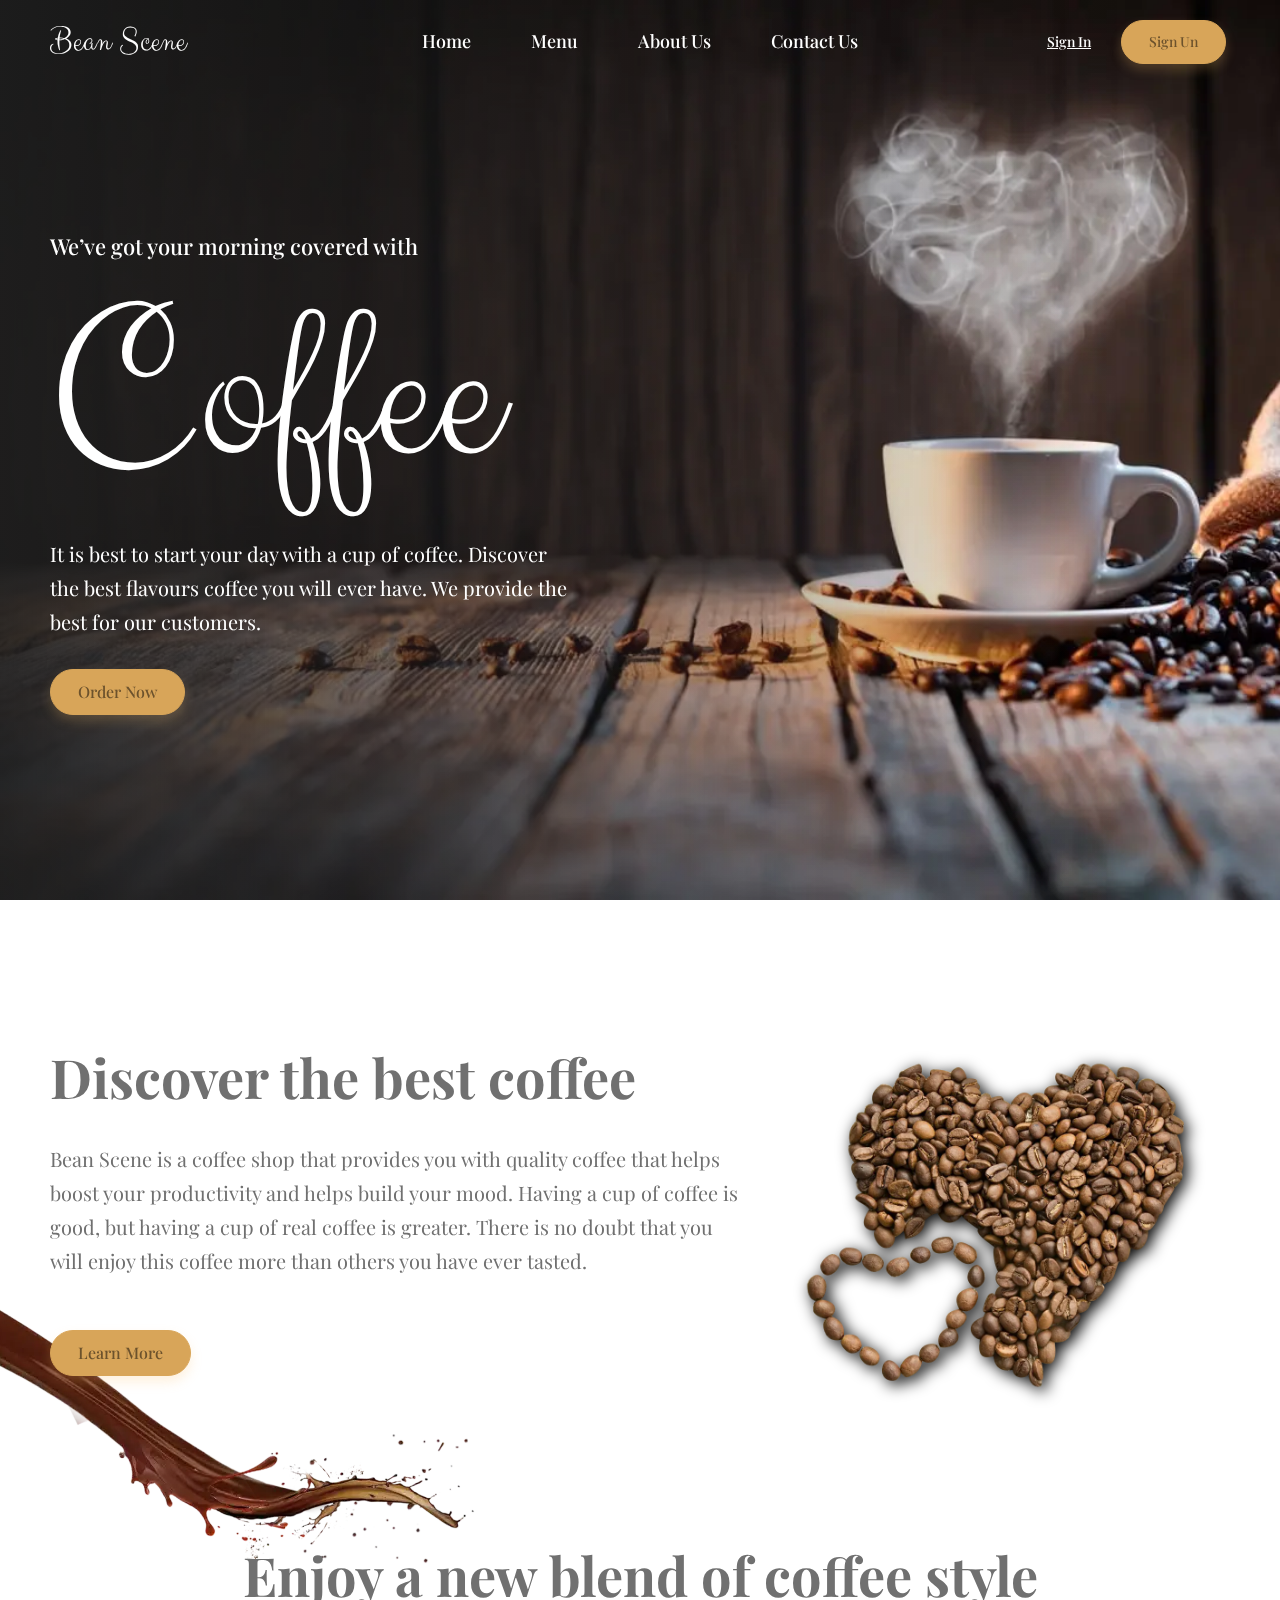
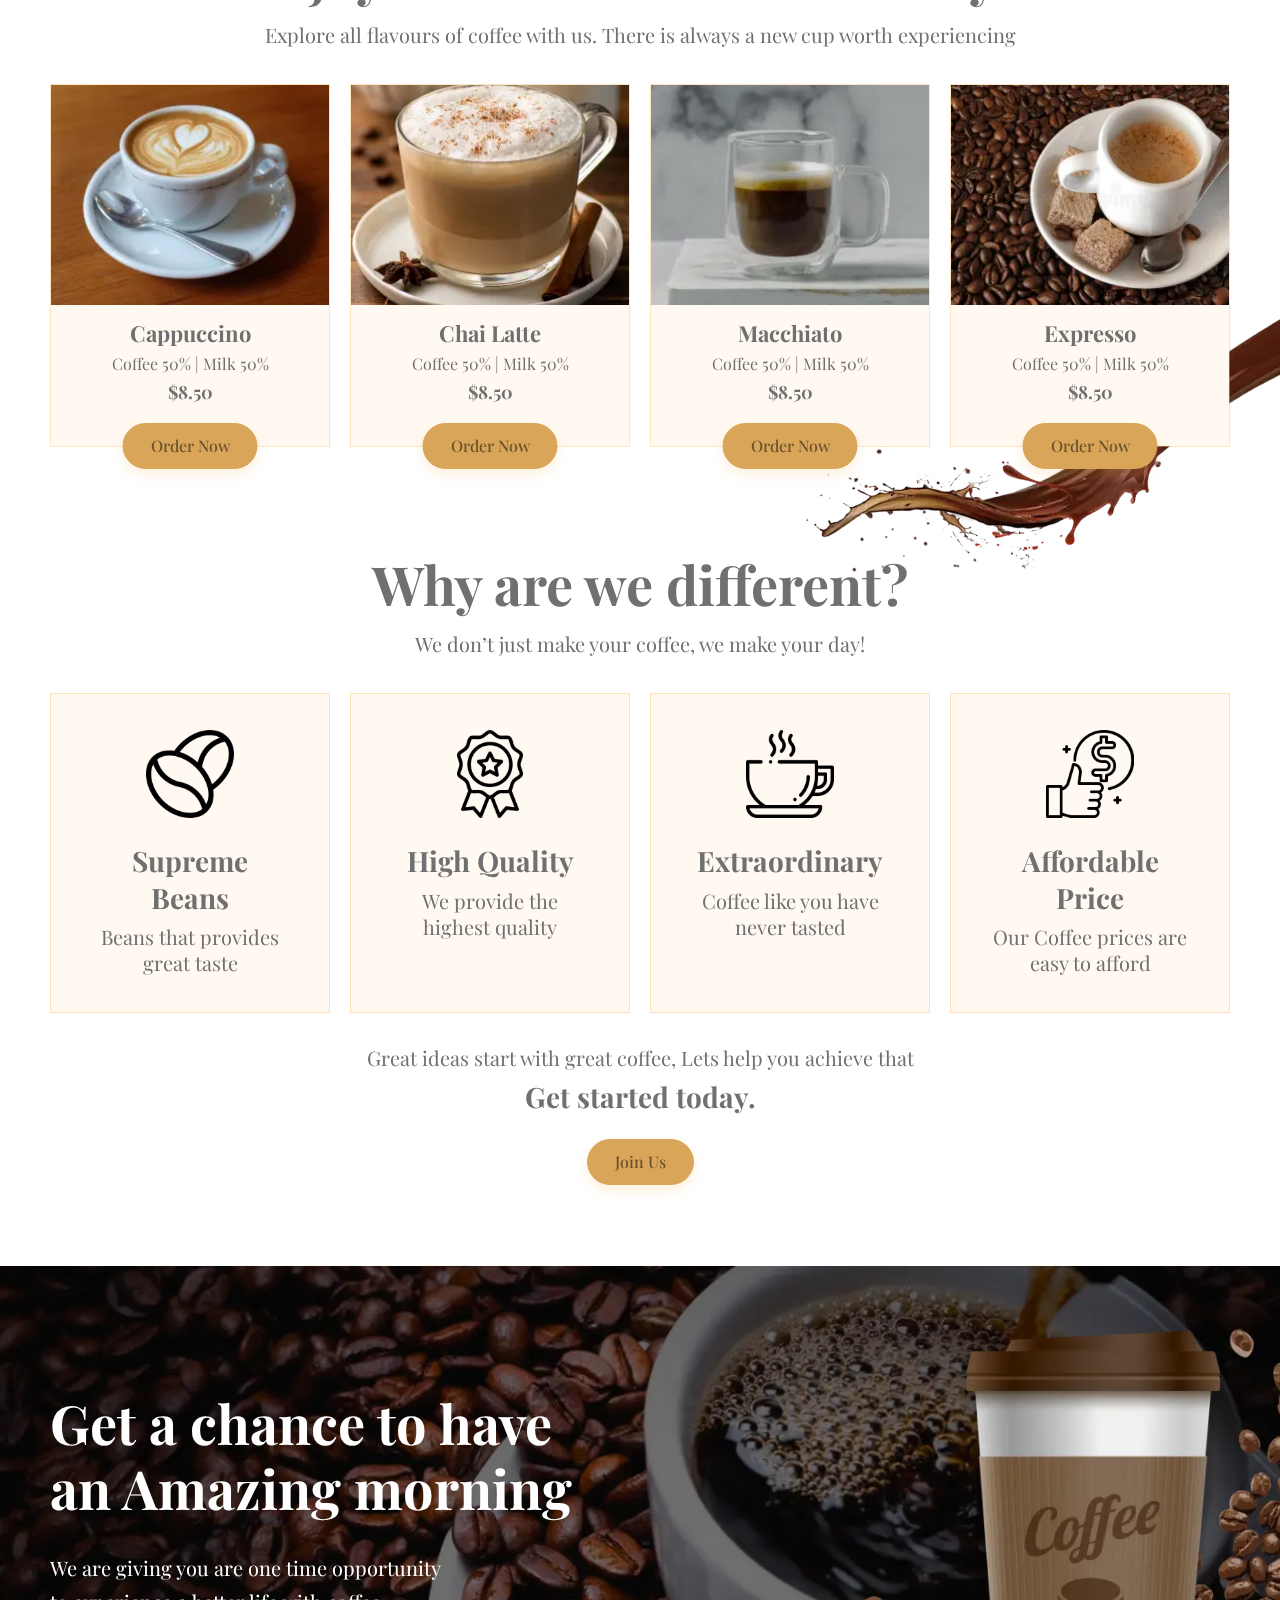
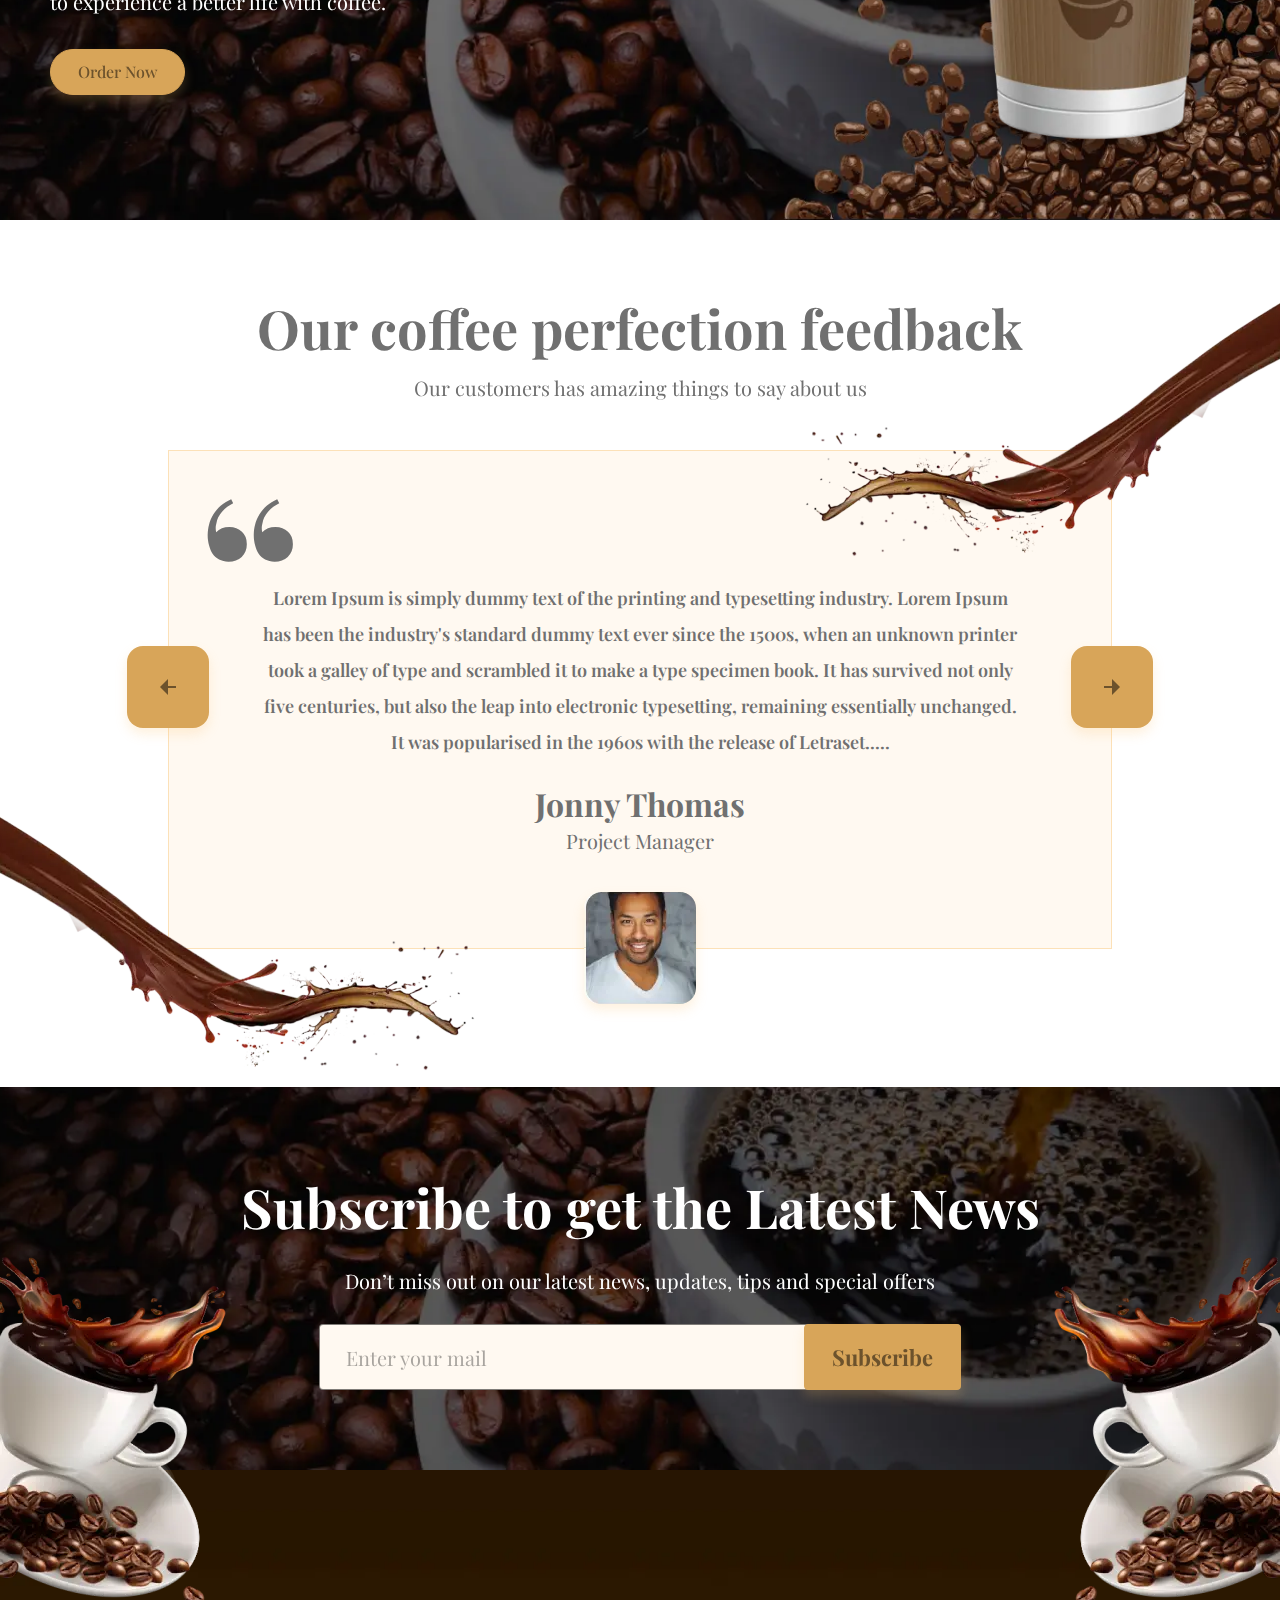
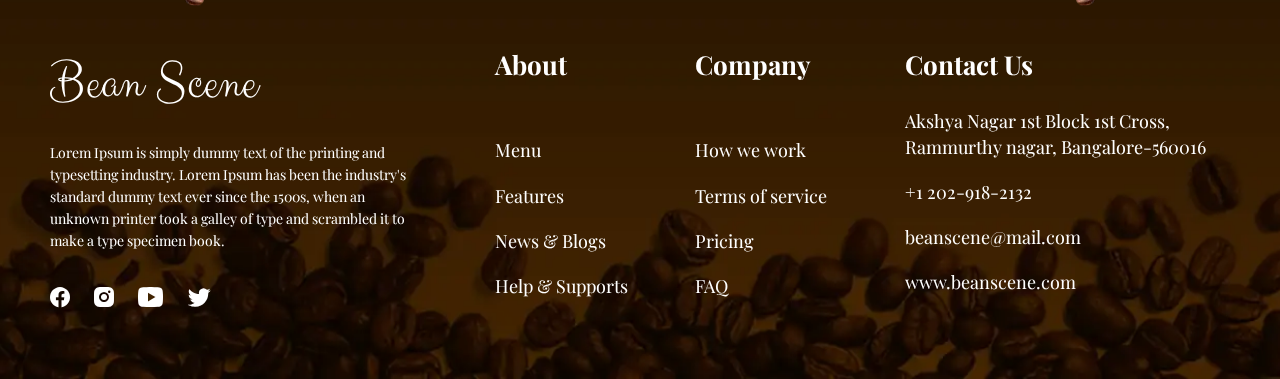
==== commit 0e5a0464: "Updates" ====
--- a/index.html
+++ b/index.html
@@ -5,7 +5,7 @@
 	<title>Coffee</title>
 	<meta charset="UTF-8" />
 	<meta name="format-detection" content="telephone=no" />
-	<link rel="stylesheet" href="css/style.min.css?_v=20250125165227" />
+	<link rel="stylesheet" href="css/style.min.css?_v=20250125170035" />
 	<link rel="shortcut icon" href="/favicon.ico" type="image/x-icon" />
 	<meta name="viewport" content="width=device-width, initial-scale=1.0" />
 </head>
@@ -71,7 +71,7 @@
 							<div><button class="btn btn_yellow about__btn">Learn More</button></div>
 						</div>
 						<div data-da=".about__body, 767.98, 1" class="about__image">
-							<picture><source srcset="img/about/coffee.webp" type="image/webp"><img src="img/about/coffee.png" alt="cup" /></picture>
+							<picture><source srcset="img/about/heart.webp" type="image/webp"><img src="img/about/heart.png" alt="cup" /></picture>
 						</div>
 					</div>
 				</div>
@@ -449,7 +449,7 @@
 		</footer>
 
 	</div>
-	<script src="js/app.min.js?_v=20250125165227"></script>
+	<script src="js/app.min.js?_v=20250125170035"></script>
 </body>
 
 </html>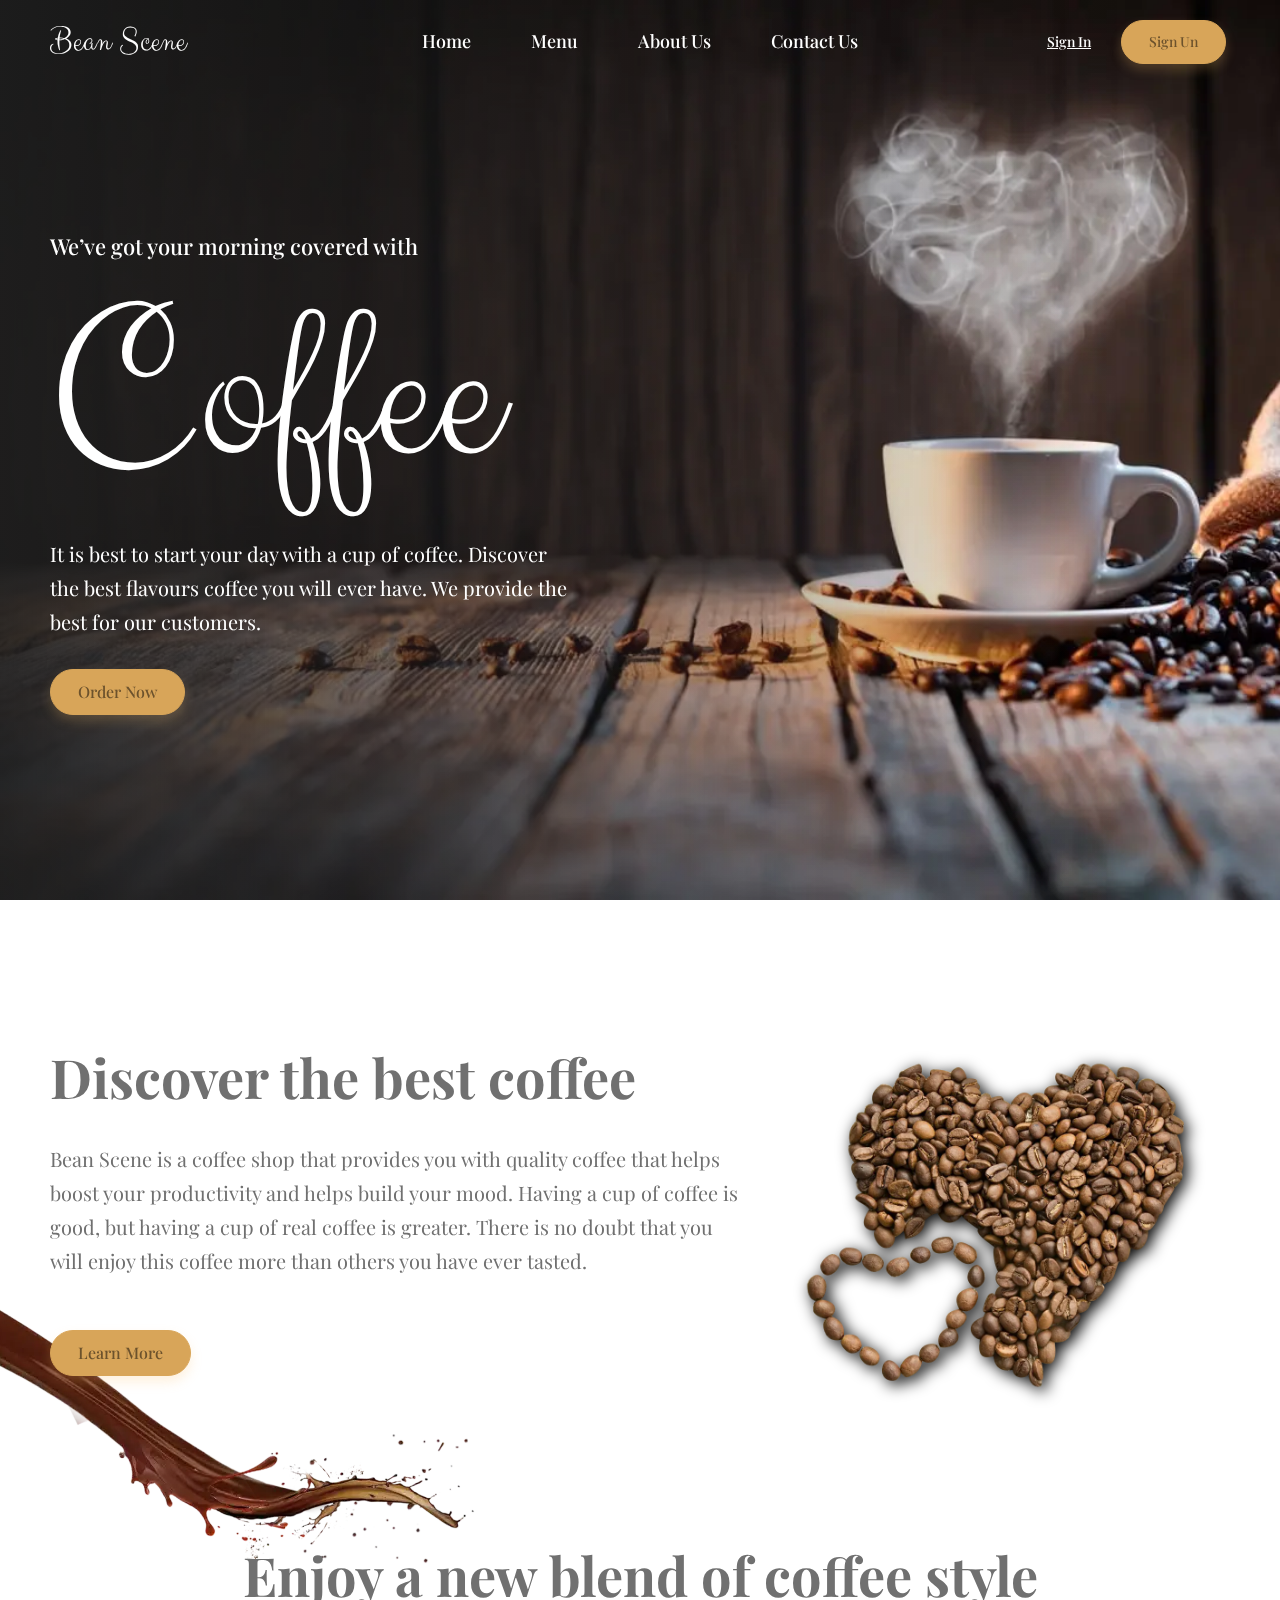
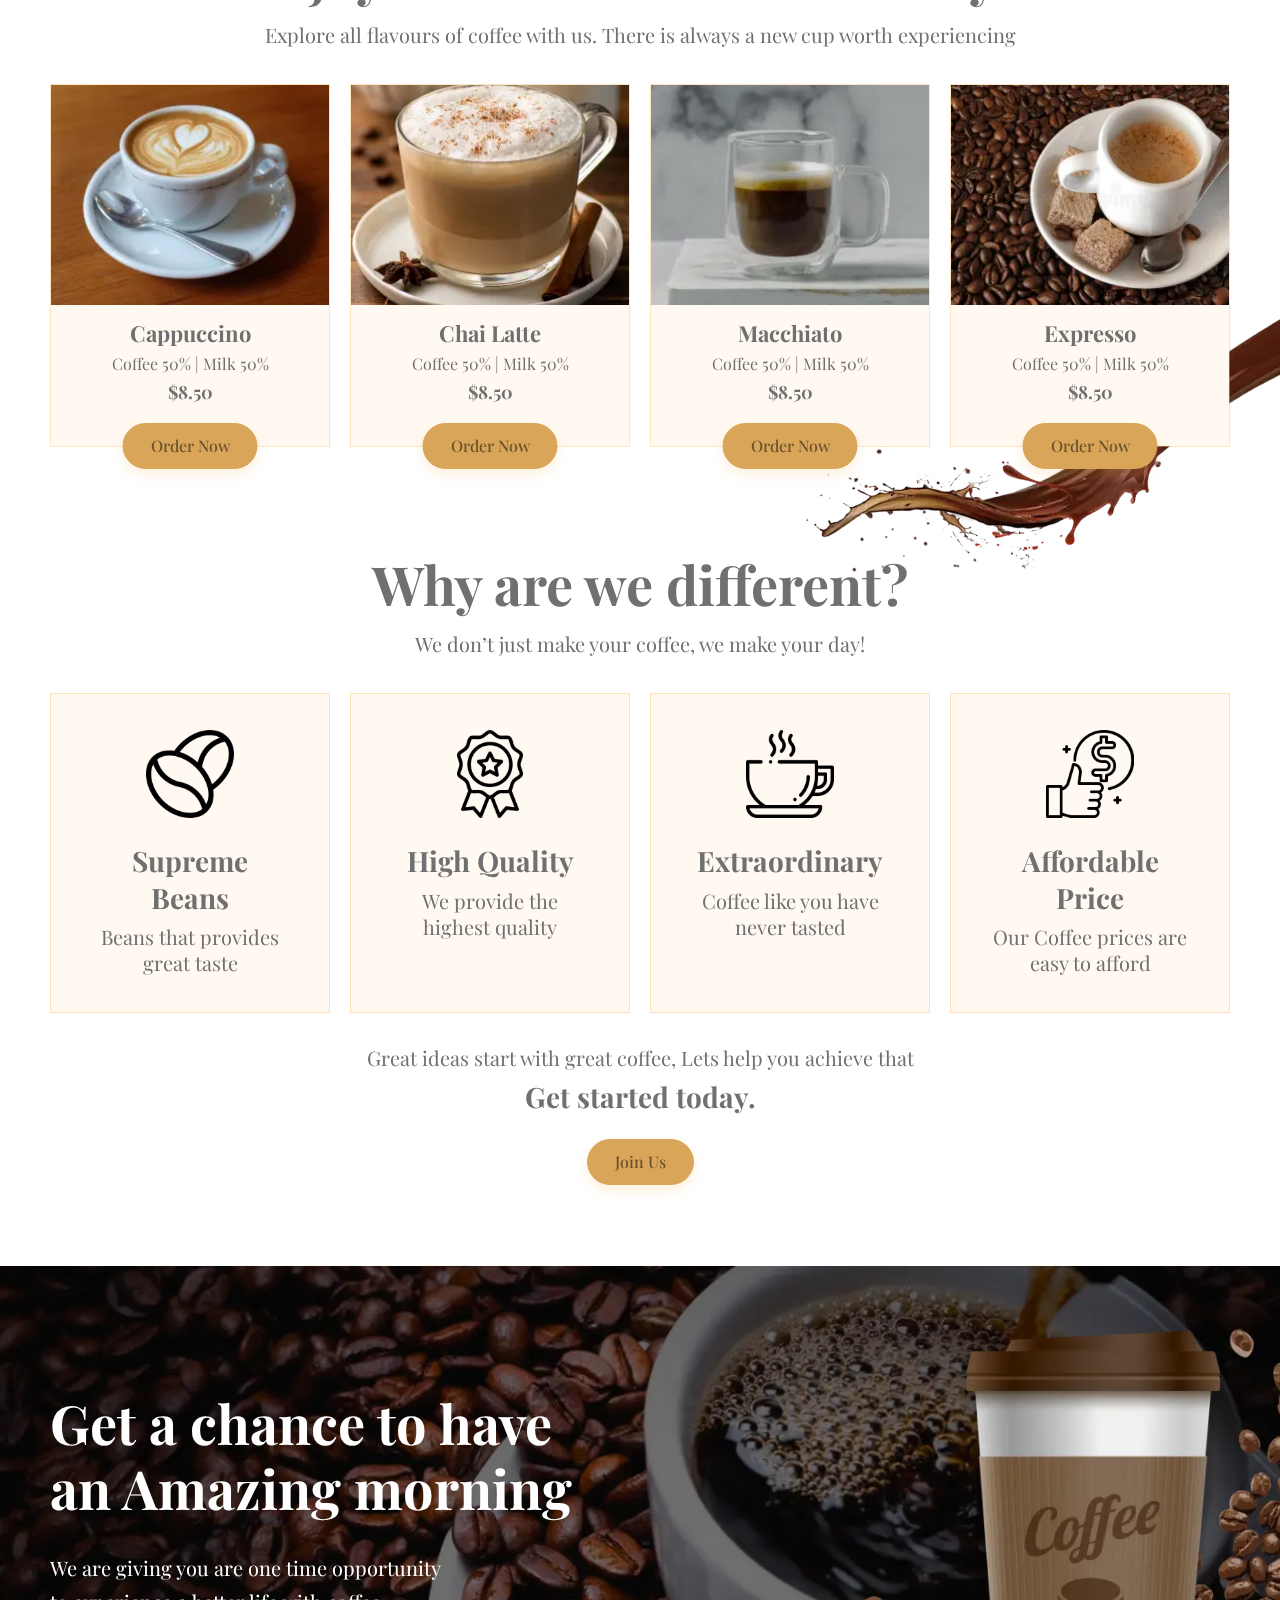
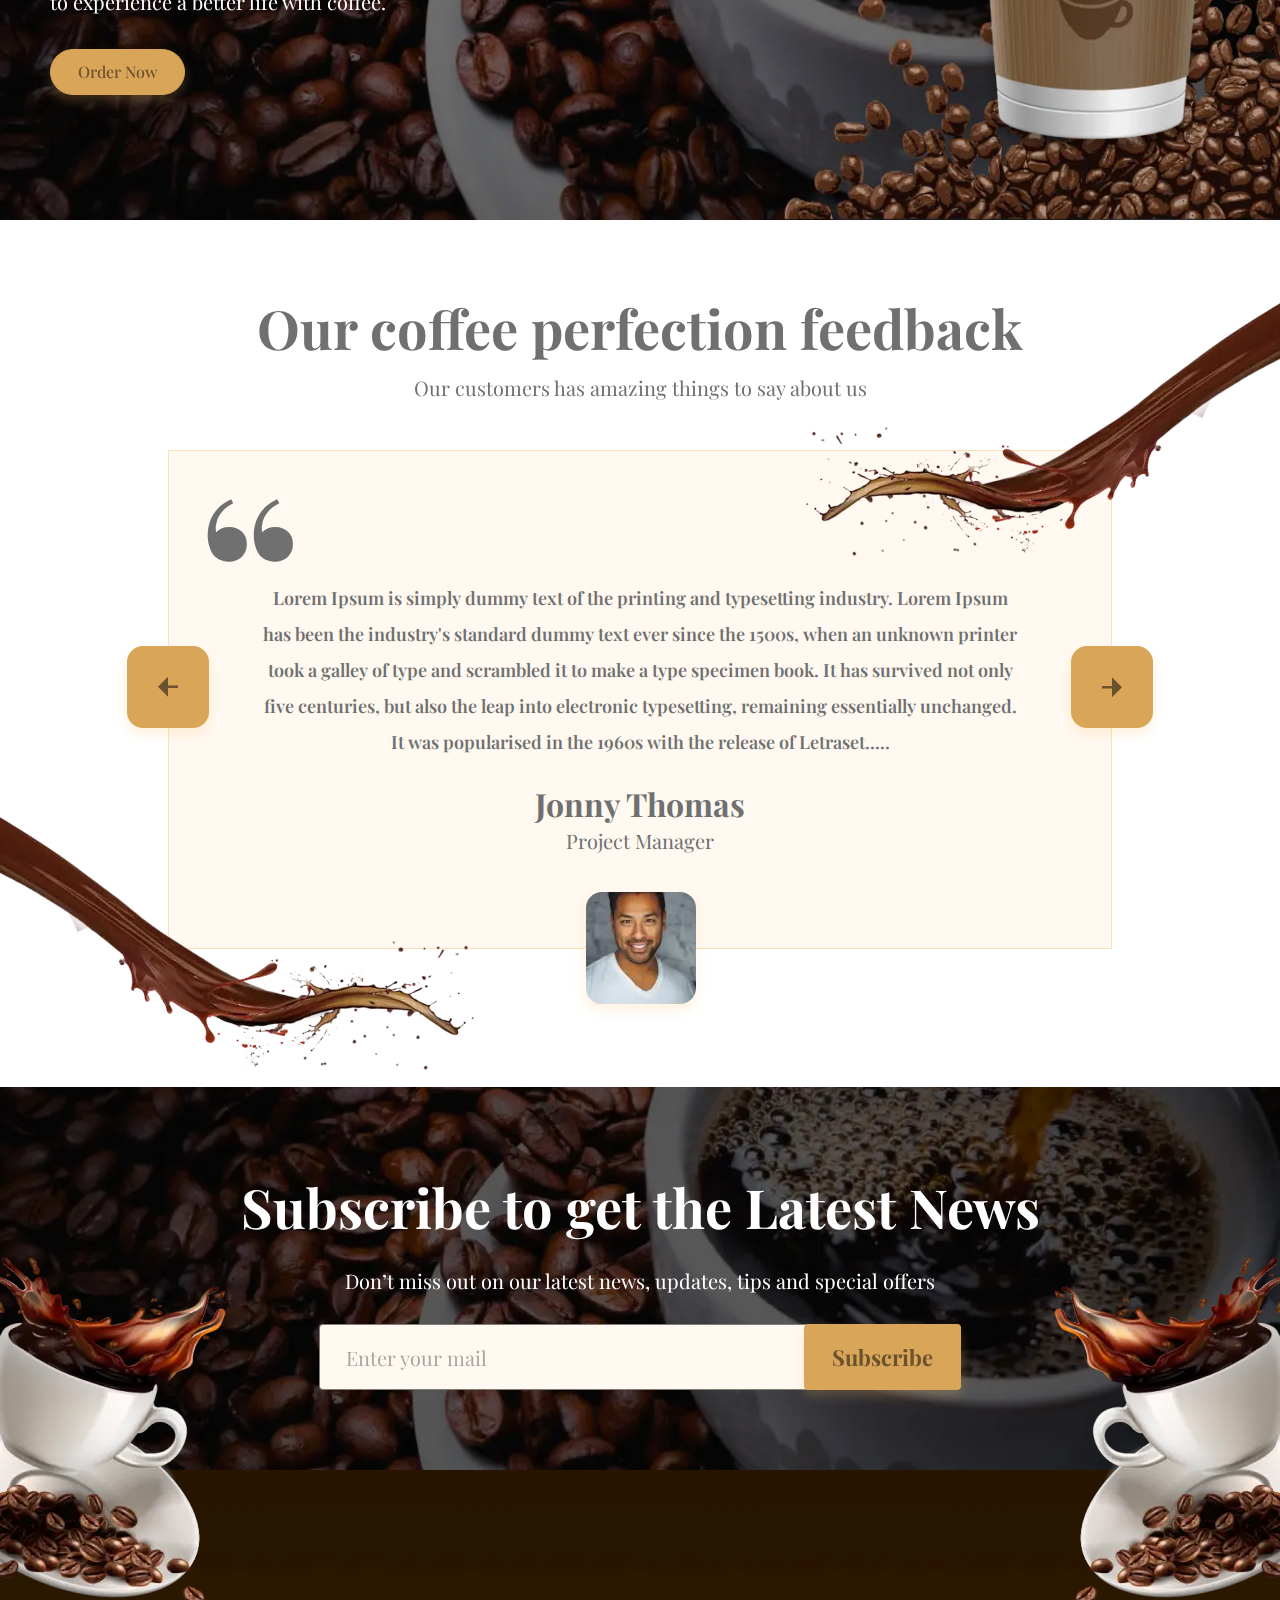
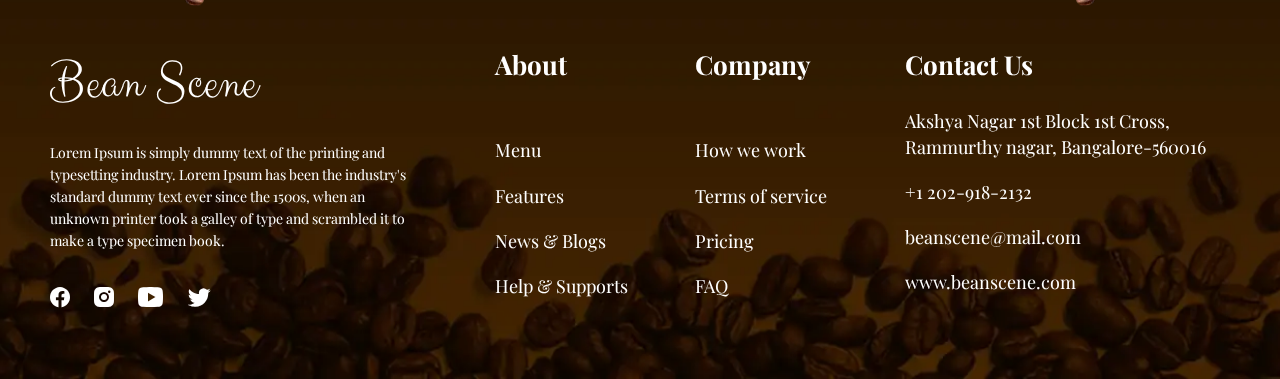
==== commit 4c41f929: "Updates" ====
--- a/index.html
+++ b/index.html
@@ -5,7 +5,7 @@
 	<title>Coffee</title>
 	<meta charset="UTF-8" />
 	<meta name="format-detection" content="telephone=no" />
-	<link rel="stylesheet" href="css/style.min.css?_v=20250125170035" />
+	<link rel="stylesheet" href="css/style.min.css?_v=20250125172611" />
 	<link rel="shortcut icon" href="/favicon.ico" type="image/x-icon" />
 	<meta name="viewport" content="width=device-width, initial-scale=1.0" />
 </head>
@@ -449,7 +449,7 @@
 		</footer>
 
 	</div>
-	<script src="js/app.min.js?_v=20250125170035"></script>
+	<script src="js/app.min.js?_v=20250125172611"></script>
 </body>
 
 </html>--- a/css/style.min.css
+++ b/css/style.min.css
@@ -1 +1 @@
-@import url(https://fonts.googleapis.com/css?family=Playfair+Display:regular,500,600,700&display=swap);@import url(https://fonts.googleapis.com/css?family=Clicker+Script:regular&display=swap);@font-face{font-family:icons;font-display:swap;src:url(../fonts/icons.woff2) format("woff2"),url(../fonts/icons.woff) format("woff");font-weight:400;font-style:normal}[class*=_icon-]:before{font-family:icons;font-style:normal;font-weight:400;font-variant:normal;text-transform:none;line-height:1;-webkit-font-smoothing:antialiased;-moz-osx-font-smoothing:grayscale}[class*=_icon-]:before{display:block}._icon-arrow-right:before{content:"\e900"}._icon-facebook:before{content:"\e901"}._icon-instagram:before{content:"\e902"}._icon-quotes:before{content:"\e903"}._icon-twitter:before{content:"\e904"}._icon-youtube:before{content:"\e905"}*{padding:0;margin:0;border:0}*,::after,::before{-webkit-box-sizing:border-box;box-sizing:border-box}::after,::before{display:inline-block}body,html{height:100%;min-width:320px}body{color:#707070;line-height:1;font-family:"Playfair Display";font-size:1.25rem;-ms-text-size-adjust:100%;-moz-text-size-adjust:100%;-webkit-text-size-adjust:100%;-webkit-font-smoothing:antialiased;-moz-osx-font-smoothing:grayscale}button,input,textarea{font-family:"Playfair Display";font-size:inherit;line-height:inherit}button{cursor:pointer;color:inherit;background-color:transparent}a{display:inline-block;color:inherit;text-decoration:none}ul li{list-style:none}img{vertical-align:top}h1,h2,h3,h4,h5,h6{font-weight:inherit;font-size:inherit}.lock body{overflow:hidden;-ms-touch-action:none;touch-action:none;-ms-scroll-chaining:none;overscroll-behavior:none}.wrapper{min-height:100%;display:-webkit-box;display:-ms-flexbox;display:flex;-webkit-box-orient:vertical;-webkit-box-direction:normal;-ms-flex-direction:column;flex-direction:column;overflow:hidden;font-weight:400}@supports (overflow:clip){.wrapper{overflow:clip}}.wrapper>main{-webkit-box-flex:1;-ms-flex:1 1 auto;flex:1 1 auto}.wrapper>*{min-width:0}[class*=__container]{max-width:75.625rem;margin:0 auto;padding:0 .9375rem}@media (max-width:calc(47.99875em + 150px)){.no-webp .menu__body{background:url(../img/bgHero.jpg) 0 0 no-repeat}.menu__body{position:fixed;width:100%;height:100%;left:-100%;top:0;overflow:auto;padding:3.125rem .9375rem .9375rem 1.875rem;-webkit-transition:left .3s;transition:left .3s;background-size:cover}.menu__body::before{content:"";position:fixed;width:100%;height:4.375rem;left:-100%;top:0;-webkit-transition:left .3s;transition:left .3s;z-index:2}.menu-open .menu__body{left:0}.menu-open .menu__body::before{left:0}}.icon-menu{display:none}@media (max-width:calc(47.99875em + 150px)){.icon-menu{display:block;position:relative;margin-left:.625rem;width:1.5625rem;height:1.125rem;z-index:5}}@media (max-width:calc(47.99875em + 150px)) and (any-hover:none){.icon-menu{cursor:default}}@media (max-width:calc(47.99875em + 150px)){.icon-menu span,.icon-menu::after,.icon-menu::before{content:"";-webkit-transition:all .3s ease 0s;transition:all .3s ease 0s;right:0;position:absolute;width:100%;height:.125rem;background-color:#fff}.icon-menu::before{top:0}.icon-menu::after{bottom:0}.icon-menu span{top:calc(50% - .0625rem)}.menu-open .icon-menu span{width:0}.menu-open .icon-menu::before{top:calc(50% - .0625rem);-webkit-transform:rotate(-45deg);-ms-transform:rotate(-45deg);transform:rotate(-45deg)}.menu-open .icon-menu::after{bottom:calc(50% - .0625rem);-webkit-transform:rotate(45deg);-ms-transform:rotate(45deg);transform:rotate(45deg)}}.spollers{display:-ms-grid;display:grid;gap:15px}.spollers__item{font-size:1.25rem}.spollers__title{width:100%;cursor:default;text-align:left;border:1px solid #eee;padding:.625rem .9375rem;border-radius:.3125rem;position:relative;list-style:none}.spollers__title::-webkit-details-marker,.spollers__title::marker{display:none}._spoller-init .spollers__title{cursor:pointer}._spoller-init .spollers__title::after,._spoller-init .spollers__title::before{content:"";position:absolute;right:10px;top:50%;background-color:#000;height:2px;width:15px;-webkit-transition:-webkit-transform .5s ease 0s;transition:-webkit-transform .5s ease 0s;transition:transform .5s ease 0s;transition:transform .5s ease 0s,-webkit-transform .5s ease 0s}._spoller-init .spollers__title::before{-webkit-transform:translate(-75%,-50%) rotate(40deg);-ms-transform:translate(-75%,-50%) rotate(40deg);transform:translate(-75%,-50%) rotate(40deg)}._spoller-init .spollers__title::after{-webkit-transform:translate(0,-50%) rotate(-40deg);-ms-transform:translate(0,-50%) rotate(-40deg);transform:translate(0,-50%) rotate(-40deg)}._spoller-init .spollers__title._spoller-active::before{-webkit-transform:translateX(-75%) rotate(-40deg);-ms-transform:translateX(-75%) rotate(-40deg);transform:translateX(-75%) rotate(-40deg)}._spoller-init .spollers__title._spoller-active::after{-webkit-transform:rotate(40deg);-ms-transform:rotate(40deg);transform:rotate(40deg)}.spollers__body{padding:1.25rem;border-radius:.3125rem;border:1px solid #eee}.ibg{width:100%;height:100%;-o-object-fit:cover;object-fit:cover}.ibg--top{-o-object-position:top;object-position:top}.ibg--bottom{-o-object-position:bottom;object-position:bottom}.ibg--left{-o-object-position:left;object-position:left}.ibg--right{-o-object-position:right;object-position:right}.ibg--contain{-o-object-fit:contain;object-fit:contain}.btn{color:#fff;text-decoration:underline;font-size:16px;font-weight:500;padding:.875rem 1.6875rem;border-radius:24px;-webkit-transition:all .5s;transition:all .5s;text-transform:capitalize;text-wrap:nowrap}.btn_yellow{border:1px solid #d8a559;background-color:#d8a559;color:#6c522c;-webkit-box-shadow:0 6px 12px 0 rgba(249,192,106,.22);box-shadow:0 6px 12px 0 rgba(249,192,106,.22);text-decoration:none}@media (any-hover:hover){.btn_yellow:hover{border:1px solid #6c522c}}.head{color:#707070;display:-ms-grid;display:grid;gap:1rem}.head__title{font-weight:700}@media (min-width:75.625em){.head__title{font-size:3.375rem}}@media (min-width:20em) and (max-width:75.625em){@supports (font-size:clamp(2.875rem ,2.6952247191rem + 0.8988764045vw ,3.375rem)){.head__title{font-size:clamp(2.875rem ,2.6952247191rem + .8988764045vw ,3.375rem)}}@supports not (font-size:clamp(2.875rem ,2.6952247191rem + 0.8988764045vw ,3.375rem)){.head__title{font-size:calc(2.875rem + .5 * (100vw - 20rem)/ 55.625)}}}@media (max-width:20em){.head__title{font-size:2.875rem}}.head__text{line-height:170%}@media (min-width:75.625em){.head__text{font-size:1.25rem}}@media (min-width:20em) and (max-width:75.625em){@supports (font-size:clamp(1.125rem ,1.0800561798rem + 0.2247191011vw ,1.25rem)){.head__text{font-size:clamp(1.125rem ,1.0800561798rem + .2247191011vw ,1.25rem)}}@supports not (font-size:clamp(1.125rem ,1.0800561798rem + 0.2247191011vw ,1.25rem)){.head__text{font-size:calc(1.125rem + .125 * (100vw - 20rem)/ 55.625)}}}@media (max-width:20em){.head__text{font-size:1.125rem}}.head__text p:not(:last-child){margin-bottom:.625rem}.head_white{color:#fff}.head_center{-webkit-box-pack:center;-ms-flex-pack:center;justify-content:center;justify-items:center}@media (max-width:47.99875em){.head{justify-items:start}}.header{position:fixed;left:0;right:0;top:0;z-index:50;color:#fff}.header__content{display:-ms-grid;display:grid;-ms-grid-columns:210px 1fr 210px auto;grid-template-columns:210px 1fr 210px auto;font-size:14px;text-transform:capitalize}@media (min-width:75.625em){.header__content{padding-top:1.25rem}}@media (min-width:20em) and (max-width:75.625em){@supports (padding-top:clamp(0.625rem ,0.4002808989rem + 1.1235955056vw ,1.25rem)){.header__content{padding-top:clamp(.625rem ,.4002808989rem + 1.1235955056vw ,1.25rem)}}@supports not (padding-top:clamp(0.625rem ,0.4002808989rem + 1.1235955056vw ,1.25rem)){.header__content{padding-top:calc(.625rem + .625 * (100vw - 20rem)/ 55.625)}}}@media (max-width:20em){.header__content{padding-top:.625rem}}@media (min-width:75.625em){.header__content{padding-bottom:1.25rem}}@media (min-width:20em) and (max-width:75.625em){@supports (padding-bottom:clamp(0.625rem ,0.4002808989rem + 1.1235955056vw ,1.25rem)){.header__content{padding-bottom:clamp(.625rem ,.4002808989rem + 1.1235955056vw ,1.25rem)}}@supports not (padding-bottom:clamp(0.625rem ,0.4002808989rem + 1.1235955056vw ,1.25rem)){.header__content{padding-bottom:calc(.625rem + .625 * (100vw - 20rem)/ 55.625)}}}@media (max-width:20em){.header__content{padding-bottom:.625rem}}@media (max-width:29.99875em){.header__content{display:-webkit-box;display:-ms-flexbox;display:flex;-webkit-box-pack:justify;-ms-flex-pack:justify;justify-content:space-between}}.header__logo{font-family:"Clicker Script";font-size:35px;position:relative;z-index:5;display:-webkit-box;display:-ms-flexbox;display:flex;-webkit-box-align:center;-ms-flex-align:center;align-items:center}.header__sign{font-size:14px;position:relative;z-index:5}.header__sign:hover{opacity:.7}.header__burger{display:-webkit-box;display:-ms-flexbox;display:flex;-webkit-box-align:center;-ms-flex-align:center;align-items:center}.header._header-scroll{-webkit-transition:opacity .8s ease-in-out;transition:opacity .8s ease-in-out;position:fixed;opacity:0;background-color:rgba(0,0,0,.6156862745)}.header._header-scroll .header__content{padding-top:.625rem;padding-bottom:.625rem}.header._header-scroll._header-show{opacity:1}.menu{display:-webkit-box;display:-ms-flexbox;display:flex;-ms-grid-column-align:center;justify-self:center;-webkit-box-align:center;-ms-flex-align:center;align-items:center}.menu__list{display:-webkit-box;display:-ms-flexbox;display:flex;row-gap:.4375rem;-webkit-box-align:center;-ms-flex-align:center;align-items:center;-webkit-box-pack:center;-ms-flex-pack:center;justify-content:center;font-weight:500;-ms-flex-wrap:wrap;flex-wrap:wrap;font-size:1.125rem}@media (min-width:75.625em){.menu__list{-webkit-column-gap:3.75rem;-moz-column-gap:3.75rem;column-gap:3.75rem}}@media (min-width:20em) and (max-width:75.625em){@supports ((-moz-column-gap:clamp(0.625rem ,-0.4985955056rem + 5.6179775281vw ,3.75rem)) or (column-gap:clamp(0.625rem ,-0.4985955056rem + 5.6179775281vw ,3.75rem))){.menu__list{-webkit-column-gap:clamp(.625rem ,-.4985955056rem + 5.6179775281vw ,3.75rem);-moz-column-gap:clamp(.625rem ,-.4985955056rem + 5.6179775281vw ,3.75rem);column-gap:clamp(.625rem ,-.4985955056rem + 5.6179775281vw ,3.75rem)}}@supports not ((-moz-column-gap:clamp(0.625rem ,-0.4985955056rem + 5.6179775281vw ,3.75rem)) or (column-gap:clamp(0.625rem ,-0.4985955056rem + 5.6179775281vw ,3.75rem))){.menu__list{-webkit-column-gap:calc(.625rem + 3.125 * (100vw - 20rem)/ 55.625);-moz-column-gap:calc(.625rem + 3.125 * (100vw - 20rem)/ 55.625);column-gap:calc(.625rem + 3.125 * (100vw - 20rem)/ 55.625)}}}@media (max-width:20em){.menu__list{-webkit-column-gap:.625rem;-moz-column-gap:.625rem;column-gap:.625rem}}@media (max-width:calc(47.99875em + 150px)){.menu__list{padding-bottom:1.25rem;padding-top:30%;padding-right:1.875rem;display:-webkit-box;display:-ms-flexbox;display:flex;-webkit-box-orient:vertical;-webkit-box-direction:normal;-ms-flex-direction:column;flex-direction:column;-webkit-box-align:center;-ms-flex-align:center;align-items:center;font-size:1.5rem;gap:1.875rem}}.menu__item{-webkit-transition:opacity .5s;transition:opacity .5s;position:relative;line-height:140%}.menu__item::after{content:"";position:absolute;width:100%;height:1.5px;bottom:-3px;right:0;background-color:#fff;overflow:hidden;-webkit-transition:opacity .3s;transition:opacity .3s;opacity:0}@media (any-hover:hover){.menu__item:hover{-webkit-transition:opacity .5s;transition:opacity .5s}.menu__item:hover::after{opacity:1}}.menu__link{-webkit-transition:opacity .3s ease 0s;transition:opacity .3s ease 0s}.menu__link:hover{opacity:.7}@media (max-width:29.99875em){.menu-open .menu__body{display:-ms-grid;display:grid;-ms-grid-rows:1fr auto;grid-template-rows:1fr auto}}@media (max-width:47.99875em){.menu-open .menu__body__content{display:-webkit-box;display:-ms-flexbox;display:flex;-webkit-box-pack:justify;-ms-flex-pack:justify;justify-content:space-between}}.menu-open .menu__list{-webkit-box-pack:start;-ms-flex-pack:start;justify-content:start}@media (max-width:29.99875em){.menu-open .header__signs{margin-top:.625rem;-ms-grid-column-align:end;justify-self:end}}@media (max-width:29.99875em){.menu-open .header__sign{font-size:16px}}.menu-open .btn_yellow{-webkit-box-shadow:none;box-shadow:none}.footer{position:relative;color:#fff;padding-top:11.375rem}@media (min-width:75.625em){.footer{padding-bottom:4.5rem}}@media (min-width:20em) and (max-width:75.625em){@supports (padding-bottom:clamp(3.75rem ,3.4803370787rem + 1.3483146067vw ,4.5rem)){.footer{padding-bottom:clamp(3.75rem ,3.4803370787rem + 1.3483146067vw ,4.5rem)}}@supports not (padding-bottom:clamp(3.75rem ,3.4803370787rem + 1.3483146067vw ,4.5rem)){.footer{padding-bottom:calc(3.75rem + .75 * (100vw - 20rem)/ 55.625)}}}@media (max-width:20em){.footer{padding-bottom:3.75rem}}@media (max-width:61.99875em) and (min-width:75.625em){.footer{padding-top:4.375rem}}@media (max-width:61.99875em) and (min-width:20em) and (max-width:75.625em){@supports (padding-top:clamp(2.5rem ,1.8258426966rem + 3.3707865169vw ,4.375rem)){.footer{padding-top:clamp(2.5rem ,1.8258426966rem + 3.3707865169vw ,4.375rem)}}@supports not (padding-top:clamp(2.5rem ,1.8258426966rem + 3.3707865169vw ,4.375rem)){.footer{padding-top:calc(2.5rem + 1.875 * (100vw - 20rem)/ 55.625)}}}@media (max-width:61.99875em) and (max-width:20em){.footer{padding-top:2.5rem}}.no-webp .footer::after{background-image:url(../img/cup.png)}.footer::after{content:"";background-repeat:no-repeat;position:absolute;top:-220px;left:0;aspect-ratio:297/358;z-index:2}@media (min-width:75.625em){.footer::after{width:22.375rem}}@media (min-width:20em) and (max-width:75.625em){@supports (width:clamp(12.5rem ,8.9494382022rem + 17.7528089888vw ,22.375rem)){.footer::after{width:clamp(12.5rem ,8.9494382022rem + 17.7528089888vw ,22.375rem)}}@supports not (width:clamp(12.5rem ,8.9494382022rem + 17.7528089888vw ,22.375rem)){.footer::after{width:calc(12.5rem + 9.875 * (100vw - 20rem)/ 55.625)}}}@media (max-width:20em){.footer::after{width:12.5rem}}@media (max-width:61.99875em){.footer::after{display:none}}.no-webp .footer::before{background-image:url(../img/cup.png)}.footer::before{content:"";background-repeat:no-repeat;position:absolute;top:-220px;right:0;aspect-ratio:297/358;-webkit-transform:rotateY(-180deg);transform:rotateY(-180deg);z-index:2}@media (min-width:75.625em){.footer::before{width:22.375rem}}@media (min-width:20em) and (max-width:75.625em){@supports (width:clamp(12.5rem ,8.9494382022rem + 17.7528089888vw ,22.375rem)){.footer::before{width:clamp(12.5rem ,8.9494382022rem + 17.7528089888vw ,22.375rem)}}@supports not (width:clamp(12.5rem ,8.9494382022rem + 17.7528089888vw ,22.375rem)){.footer::before{width:calc(12.5rem + 9.875 * (100vw - 20rem)/ 55.625)}}}@media (max-width:20em){.footer::before{width:12.5rem}}@media (max-width:61.99875em){.footer::before{display:none}}.footer__body{display:-ms-grid;display:grid;-ms-grid-columns:1fr 400px 1fr;grid-template-columns:1fr 400px 1fr}@media (max-width:61.99875em){.footer__body{-ms-grid-columns:1fr 300px 1fr;grid-template-columns:1fr 300px 1fr}}@media (max-width:47.99875em){.footer__body{-ms-grid-columns:2fr 1fr;grid-template-columns:2fr 1fr}}@media (max-width:29.99875em){.footer__body{-ms-grid-columns:1fr;grid-template-columns:1fr}}.footer__content{display:-ms-grid;display:grid;gap:1.5625rem;padding-right:1.5625rem}@media (max-width:29.99875em){.footer__content{padding-right:0}}.footer__logo{font-family:"Clicker Script";line-height:120%;text-wrap:nowrap}@media (min-width:75.625em){.footer__logo{font-size:3.375rem}}@media (min-width:20em) and (max-width:75.625em){@supports (font-size:clamp(1.875rem ,1.3356741573rem + 2.6966292135vw ,3.375rem)){.footer__logo{font-size:clamp(1.875rem ,1.3356741573rem + 2.6966292135vw ,3.375rem)}}@supports not (font-size:clamp(1.875rem ,1.3356741573rem + 2.6966292135vw ,3.375rem)){.footer__logo{font-size:calc(1.875rem + 1.5 * (100vw - 20rem)/ 55.625)}}}@media (max-width:20em){.footer__logo{font-size:1.875rem}}.footer__text{font-size:.875rem;line-height:157.142857%}.footer__socials{margin-top:.625rem;display:-webkit-box;display:-ms-flexbox;display:flex;gap:1.5rem}.footer__icon{-webkit-transition:color .3s ease 0s;transition:color .3s ease 0s;font-size:1.25rem}.footer__icon._icon-facebook:hover{color:#1b5fd7}.footer__icon._icon-instagram:hover{color:#9a17c8}.footer__icon._icon-youtube:hover{color:#c22f2a}.footer__icon._icon-twitter:hover{color:#03a4ec}.footer__colums{display:-ms-grid;display:grid;-ms-grid-columns:(1fr)[2];grid-template-columns:repeat(2,1fr)}@media (min-width:75.625em){.footer__about{padding-left:3.4375rem}}@media (min-width:61.99875em) and (max-width:75.625em){@supports (padding-left:clamp(1.25rem ,-8.7030146317rem + 16.0535730667vw ,3.4375rem)){.footer__about{padding-left:clamp(1.25rem ,-8.7030146317rem + 16.0535730667vw ,3.4375rem)}}@supports not (padding-left:clamp(1.25rem ,-8.7030146317rem + 16.0535730667vw ,3.4375rem)){.footer__about{padding-left:calc(1.25rem + 2.1875 * (100vw - 61.99875rem)/ 13.62625)}}}.footer__about .footer__link{text-wrap:nowrap;-webkit-transition:opacity .3s ease 0s;transition:opacity .3s ease 0s}.footer__about .footer__link:hover{opacity:.7}.footer__title{font-weight:700}@media (min-width:75.625em){.footer__title{font-size:1.625rem}}@media (min-width:20em) and (max-width:75.625em){@supports (font-size:clamp(1.375rem ,1.2851123596rem + 0.4494382022vw ,1.625rem)){.footer__title{font-size:clamp(1.375rem ,1.2851123596rem + .4494382022vw ,1.625rem)}}@supports not (font-size:clamp(1.375rem ,1.2851123596rem + 0.4494382022vw ,1.625rem)){.footer__title{font-size:calc(1.375rem + .25 * (100vw - 20rem)/ 55.625)}}}@media (max-width:20em){.footer__title{font-size:1.375rem}}@media (min-width:75.625em){.footer__title{margin-bottom:3.75rem}}@media (min-width:20em) and (max-width:75.625em){@supports (margin-bottom:clamp(2.5rem ,2.0505617978rem + 2.2471910112vw ,3.75rem)){.footer__title{margin-bottom:clamp(2.5rem ,2.0505617978rem + 2.2471910112vw ,3.75rem)}}@supports not (margin-bottom:clamp(2.5rem ,2.0505617978rem + 2.2471910112vw ,3.75rem)){.footer__title{margin-bottom:calc(2.5rem + 1.25 * (100vw - 20rem)/ 55.625)}}}@media (max-width:20em){.footer__title{margin-bottom:2.5rem}}@media (max-width:47.99875em){.footer__title{font-size:1.375rem}}@media (max-width:47.99875em) and (min-width:75.625em){.footer__title{margin-bottom:2.5rem}}@media (max-width:47.99875em) and (min-width:20em) and (max-width:75.625em){@supports (margin-bottom:clamp(1.25rem ,0.8005617978rem + 2.2471910112vw ,2.5rem)){.footer__title{margin-bottom:clamp(1.25rem ,.8005617978rem + 2.2471910112vw ,2.5rem)}}@supports not (margin-bottom:clamp(1.25rem ,0.8005617978rem + 2.2471910112vw ,2.5rem)){.footer__title{margin-bottom:calc(1.25rem + 1.25 * (100vw - 20rem)/ 55.625)}}}@media (max-width:47.99875em) and (max-width:20em){.footer__title{margin-bottom:1.25rem}}.footer__list{display:-ms-grid;display:grid;gap:1.25rem}.footer__item{line-height:140%}@media (min-width:75.625em){.footer__item{font-size:1.125rem}}@media (min-width:20em) and (max-width:75.625em){@supports (font-size:clamp(0.875rem ,0.7851123596rem + 0.4494382022vw ,1.125rem)){.footer__item{font-size:clamp(.875rem ,.7851123596rem + .4494382022vw ,1.125rem)}}@supports not (font-size:clamp(0.875rem ,0.7851123596rem + 0.4494382022vw ,1.125rem)){.footer__item{font-size:calc(.875rem + .25 * (100vw - 20rem)/ 55.625)}}}@media (max-width:20em){.footer__item{font-size:.875rem}}.footer__contacts{margin-left:.625rem}@media (min-width:75.625em){.footer__contacts{padding-left:3.4375rem}}@media (min-width:61.99875em) and (max-width:75.625em){@supports (padding-left:clamp(1.25rem ,-8.7030146317rem + 16.0535730667vw ,3.4375rem)){.footer__contacts{padding-left:clamp(1.25rem ,-8.7030146317rem + 16.0535730667vw ,3.4375rem)}}@supports not (padding-left:clamp(1.25rem ,-8.7030146317rem + 16.0535730667vw ,3.4375rem)){.footer__contacts{padding-left:calc(1.25rem + 2.1875 * (100vw - 61.99875rem)/ 13.62625)}}}.footer__contacts .footer__title{margin-bottom:1.9375rem}.footer__contacts__cont{text-wrap:nowrap}@media (max-width:29.99875em){.footer__contacts{margin-left:0;margin-top:.9375rem}}.footer__bg img{-o-object-fit:cover;object-fit:cover;position:absolute;width:100%;height:100%;top:0;left:0;z-index:-1}.footer__link{-webkit-transition:opacity .3s ease 0s;transition:opacity .3s ease 0s}.footer__link:hover{opacity:.7}summary.footer__title{list-style:none}@media (max-width:47.99875em){.footer__title span{display:inline-block;position:relative}.footer__title span::before{content:"";-webkit-transition:-webkit-transform .5s ease 0s;transition:-webkit-transform .5s ease 0s;transition:transform .5s ease 0s;transition:transform .5s ease 0s,-webkit-transform .5s ease 0s;position:absolute;width:0;height:0;border-top:6px solid transparent;border-left:14px solid #fff;border-bottom:6px solid transparent;right:-24px;top:-12px}.footer__title._spoller-active span::before{-webkit-transform:rotate(90deg);-ms-transform:rotate(90deg);transform:rotate(90deg)}}.hero{position:relative;max-width:100vw;height:100vh}.hero__body{padding-top:80px;padding-bottom:1.875rem;color:#fff;height:100vh;max-width:530px;display:-webkit-box;display:-ms-flexbox;display:flex;-webkit-box-orient:vertical;-webkit-box-direction:normal;-ms-flex-direction:column;flex-direction:column;-webkit-box-pack:center;-ms-flex-pack:center;justify-content:center;gap:1.875rem;position:relative;z-index:3}.hero__descr{font-weight:500}@media (min-width:75.625em){.hero__descr{font-size:1.375rem}}@media (min-width:20em) and (max-width:75.625em){@supports (font-size:clamp(1.125rem ,1.0351123596rem + 0.4494382022vw ,1.375rem)){.hero__descr{font-size:clamp(1.125rem ,1.0351123596rem + .4494382022vw ,1.375rem)}}@supports not (font-size:clamp(1.125rem ,1.0351123596rem + 0.4494382022vw ,1.375rem)){.hero__descr{font-size:calc(1.125rem + .25 * (100vw - 20rem)/ 55.625)}}}@media (max-width:20em){.hero__descr{font-size:1.125rem}}.hero__title{font-family:"Clicker Script"}@media (min-width:75.625em){.hero__title{font-size:13.75rem}}@media (min-width:20em) and (max-width:75.625em){@supports (font-size:clamp(8.125rem ,6.1025280899rem + 10.1123595506vw ,13.75rem)){.hero__title{font-size:clamp(8.125rem ,6.1025280899rem + 10.1123595506vw ,13.75rem)}}@supports not (font-size:clamp(8.125rem ,6.1025280899rem + 10.1123595506vw ,13.75rem)){.hero__title{font-size:calc(8.125rem + 5.625 * (100vw - 20rem)/ 55.625)}}}@media (max-width:20em){.hero__title{font-size:8.125rem}}@media (min-width:75.625em){.hero__text p{font-size:1.25rem}}@media (min-width:20em) and (max-width:75.625em){@supports (font-size:clamp(1.125rem ,1.0800561798rem + 0.2247191011vw ,1.25rem)){.hero__text p{font-size:clamp(1.125rem ,1.0800561798rem + .2247191011vw ,1.25rem)}}@supports not (font-size:clamp(1.125rem ,1.0800561798rem + 0.2247191011vw ,1.25rem)){.hero__text p{font-size:calc(1.125rem + .125 * (100vw - 20rem)/ 55.625)}}}@media (max-width:20em){.hero__text p{font-size:1.125rem}}@media (min-width:75.625em){.hero__text p{line-height:2.125rem}}@media (min-width:20em) and (max-width:75.625em){@supports (line-height:clamp(1.5625rem ,1.360252809rem + 1.0112359551vw ,2.125rem)){.hero__text p{line-height:clamp(1.5625rem ,1.360252809rem + 1.0112359551vw ,2.125rem)}}@supports not (line-height:clamp(1.5625rem ,1.360252809rem + 1.0112359551vw ,2.125rem)){.hero__text p{line-height:calc(1.5625rem + .5625 * (100vw - 20rem)/ 55.625)}}}@media (max-width:20em){.hero__text p{line-height:1.5625rem}}.hero__image img{position:absolute;width:100%;height:100%;-o-object-fit:cover;object-fit:cover;-o-object-position:left;object-position:left;top:0;z-index:-1}.hero__image::before{content:"";position:absolute;left:0;top:0;width:100%;height:100%;background:-webkit-gradient(linear,left top,right top,color-stop(-6.88%,#1e1e1e),color-stop(87.45%,rgba(0,0,0,0)));background:linear-gradient(90deg,#1e1e1e -6.88%,rgba(0,0,0,0) 87.45%);z-index:2}@media (min-width:75.625em){.about{padding-top:9.375rem}}@media (min-width:20em) and (max-width:75.625em){@supports (padding-top:clamp(3.75rem ,1.7275280899rem + 10.1123595506vw ,9.375rem)){.about{padding-top:clamp(3.75rem ,1.7275280899rem + 10.1123595506vw ,9.375rem)}}@supports not (padding-top:clamp(3.75rem ,1.7275280899rem + 10.1123595506vw ,9.375rem)){.about{padding-top:calc(3.75rem + 5.625 * (100vw - 20rem)/ 55.625)}}}@media (max-width:20em){.about{padding-top:3.75rem}}@media (min-width:75.625em){.about{padding-bottom:9.375rem}}@media (min-width:20em) and (max-width:75.625em){@supports (padding-bottom:clamp(3.75rem ,1.7275280899rem + 10.1123595506vw ,9.375rem)){.about{padding-bottom:clamp(3.75rem ,1.7275280899rem + 10.1123595506vw ,9.375rem)}}@supports not (padding-bottom:clamp(3.75rem ,1.7275280899rem + 10.1123595506vw ,9.375rem)){.about{padding-bottom:calc(3.75rem + 5.625 * (100vw - 20rem)/ 55.625)}}}@media (max-width:20em){.about{padding-bottom:3.75rem}}.about__content{position:relative}@media (min-width:47.99875em){.about__content{display:-webkit-box;display:-ms-flexbox;display:flex;gap:1.25rem}}.about__body{-webkit-box-flex:0;-ms-flex:0 1 60%;flex:0 1 60%;gap:1rem}.about__btn{margin-top:.8125rem}.about__text p:not(:last-child){margin-bottom:10px}.about__image{-webkit-box-flex:0;-ms-flex:0 1 40%;flex:0 1 40%;-ms-flex-preferred-size:40%;flex-basis:40%;-ms-flex-item-align:center;-ms-grid-row-align:center;align-self:center}.about__image img{-o-object-fit:cover;object-fit:cover;width:100%;-ms-flex-preferred-size:100%;flex-basis:100%;-webkit-filter:drop-shadow(4px 4px 8px #000);filter:drop-shadow(4px 4px 8px #000)}@media (max-width:47.99875em){.about__image{width:60px;height:60px;margin:0 auto}.about__image img{-webkit-filter:drop-shadow(1px 1px 3px rgba(0, 0, 0, .7607843137));filter:drop-shadow(1px 1px 3px rgba(0, 0, 0, .7607843137));-webkit-animation:heart 1.5s ease infinite;animation:heart 1.5s ease infinite}}@-webkit-keyframes heart{0%{-webkit-transform:scale(1);transform:scale(1)}50%{-webkit-transform:scale(1.15);transform:scale(1.15)}100%{-webkit-transform:scale(1);transform:scale(1)}}@keyframes heart{0%{-webkit-transform:scale(1);transform:scale(1)}50%{-webkit-transform:scale(1.15);transform:scale(1.15)}100%{-webkit-transform:scale(1);transform:scale(1)}}.gallery{padding-bottom:6.875rem;position:relative}.gallery__head{margin-bottom:2rem}.no-webp .gallery__head::after{background:url(../img/decor.png) no-repeat}.gallery__head::after{content:"";position:absolute;z-index:-1;-webkit-transform:rotateY(180deg);transform:rotateY(180deg);top:-240px;left:-10px;height:272px}@media (min-width:75.625em){.gallery__head::after{width:31.25rem}}@media (min-width:20em) and (max-width:75.625em){@supports (width:clamp(18.75rem ,14.2556179775rem + 22.4719101124vw ,31.25rem)){.gallery__head::after{width:clamp(18.75rem ,14.2556179775rem + 22.4719101124vw ,31.25rem)}}@supports not (width:clamp(18.75rem ,14.2556179775rem + 22.4719101124vw ,31.25rem)){.gallery__head::after{width:calc(18.75rem + 12.5 * (100vw - 20rem)/ 55.625)}}}@media (max-width:20em){.gallery__head::after{width:18.75rem}}@media (max-width:47.99875em){.gallery__head::after{-webkit-transform:scale(.8) translate(-10%,10px) rotateY(180deg);transform:scale(.8) translate(-10%,10px) rotateY(180deg)}}@media (max-width:29.99875em){.gallery__head::after{-webkit-transform:scale(.6) translate(-30%,50px) rotateY(180deg);transform:scale(.6) translate(-30%,50px) rotateY(180deg)}}.gallery__items{display:-ms-grid;display:grid;-webkit-column-gap:1.25rem;-moz-column-gap:1.25rem;column-gap:1.25rem;row-gap:3.125rem;-ms-grid-columns:(1fr)[4];grid-template-columns:repeat(4,1fr)}@media (max-width:47.99875em){.gallery__items{-ms-grid-columns:(1fr)[2];grid-template-columns:repeat(2,1fr)}}@media (max-width:29.99875em){.gallery__items{-ms-grid-columns:1fr;grid-template-columns:1fr}}.item-gallery{position:relative;width:100%;border:1px solid rgba(249,192,106,.42)}.item-gallery__image{overflow:hidden}.item-gallery__image img{width:100%;-o-object-fit:cover;object-fit:cover;aspect-ratio:280/222;-webkit-transition:-webkit-transform .5s;transition:-webkit-transform .5s;transition:transform .5s;transition:transform .5s,-webkit-transform .5s}@media (any-hover:hover){.item-gallery__image img:hover{-webkit-transform:scale(1.04);-ms-transform:scale(1.04);transform:scale(1.04)}}.item-gallery__content{padding-top:.875rem;padding-bottom:2.625rem;padding-left:.3125rem;padding-right:.3125rem;display:-ms-grid;display:grid;gap:.375rem;background-color:#fff9f1;justify-items:center}.item-gallery__title{font-weight:700;font-size:22px;line-height:130%}.item-gallery__descr{font-size:16px;line-height:130%;text-wrap:nowrap}.item-gallery__price{font-size:18px;font-weight:700;line-height:130%}.item-gallery__btn{position:absolute;bottom:0;left:50%;-webkit-transform:translate(-50%,50%);-ms-transform:translate(-50%,50%);transform:translate(-50%,50%)}@media (any-hover:hover){.item-gallery:hover{-webkit-transition:all .5s;transition:all .5s;border:1px solid #7b4a20}}.advantages{padding-bottom:5rem;position:relative}.advantages__head{margin-bottom:2rem}.no-webp .advantages__head::after{background:url(../img/decor.png) no-repeat}.advantages__head::after{content:"";position:absolute;z-index:-1;top:-240px;right:-10px;height:272px}@media (min-width:75.625em){.advantages__head::after{width:31.25rem}}@media (min-width:20em) and (max-width:75.625em){@supports (width:clamp(18.75rem ,14.2556179775rem + 22.4719101124vw ,31.25rem)){.advantages__head::after{width:clamp(18.75rem ,14.2556179775rem + 22.4719101124vw ,31.25rem)}}@supports not (width:clamp(18.75rem ,14.2556179775rem + 22.4719101124vw ,31.25rem)){.advantages__head::after{width:calc(18.75rem + 12.5 * (100vw - 20rem)/ 55.625)}}}@media (max-width:20em){.advantages__head::after{width:18.75rem}}@media (max-width:47.99875em){.advantages__head::after{-webkit-transform:scale(.8) translate(10%,20px);-ms-transform:scale(.8) translate(10%,20px);transform:scale(.8) translate(10%,20px)}}@media (max-width:29.99875em){.advantages__head::after{-webkit-transform:scale(.6) translate(30%,50px);-ms-transform:scale(.6) translate(30%,50px);transform:scale(.6) translate(30%,50px)}}.advantages__body{display:-ms-grid;display:grid;gap:1.25rem;-ms-grid-columns:(1fr)[4];grid-template-columns:repeat(4,1fr);margin-bottom:2rem}@media (max-width:47.99875em){.advantages__body{-ms-grid-columns:(1fr)[2];grid-template-columns:repeat(2,1fr)}}@media (max-width:29.99875em){.advantages__body{-ms-grid-columns:1fr;grid-template-columns:1fr}}@media (max-width:47.99875em){.advantages .head_center{-webkit-box-pack:left;-ms-flex-pack:left;justify-content:left;justify-items:left}}.item-advantages{background-color:#fff9f1;padding-top:2.25rem;padding-bottom:2.25rem;position:relative;width:100%;border:1px solid rgba(249,192,106,.42)}@media (min-width:75.625em){.item-advantages{padding-left:2.5rem}}@media (min-width:20em) and (max-width:75.625em){@supports (padding-left:clamp(0.0000000625rem ,-0.8988763195rem + 4.4943819101vw ,2.5rem)){.item-advantages{padding-left:clamp(.0000000625rem ,-.8988763195rem + 4.4943819101vw ,2.5rem)}}@supports not (padding-left:clamp(0.0000000625rem ,-0.8988763195rem + 4.4943819101vw ,2.5rem)){.item-advantages{padding-left:calc(.0000000625rem + 2.4999999375 * (100vw - 20rem)/ 55.625)}}}@media (max-width:20em){.item-advantages{padding-left:.0000000625rem}}@media (min-width:75.625em){.item-advantages{padding-right:2.5rem}}@media (min-width:20em) and (max-width:75.625em){@supports (padding-right:clamp(0.0000000625rem ,-0.8988763195rem + 4.4943819101vw ,2.5rem)){.item-advantages{padding-right:clamp(.0000000625rem ,-.8988763195rem + 4.4943819101vw ,2.5rem)}}@supports not (padding-right:clamp(0.0000000625rem ,-0.8988763195rem + 4.4943819101vw ,2.5rem)){.item-advantages{padding-right:calc(.0000000625rem + 2.4999999375 * (100vw - 20rem)/ 55.625)}}}@media (max-width:20em){.item-advantages{padding-right:.0000000625rem}}.item-advantages__image{overflow:hidden;width:5.5rem;margin:0 auto;margin-bottom:25px;aspect-ratio:1/1}.item-advantages__image img{width:100%}.item-advantages__content{display:-ms-grid;display:grid;gap:.5rem;justify-items:center;text-align:center}.item-advantages__title{font-weight:700;line-height:130%}@media (min-width:75.625em){.item-advantages__title{font-size:1.75rem}}@media (min-width:47.99875em) and (max-width:75.625em){@supports (font-size:clamp(1.25rem ,0.3812836523rem + 1.8098728564vw ,1.75rem)){.item-advantages__title{font-size:clamp(1.25rem ,.3812836523rem + 1.8098728564vw ,1.75rem)}}@supports not (font-size:clamp(1.25rem ,0.3812836523rem + 1.8098728564vw ,1.75rem)){.item-advantages__title{font-size:calc(1.25rem + .5 * (100vw - 47.99875rem)/ 27.62625)}}}@media (max-width:47.99875em){.item-advantages__title{font-size:1.5rem}}.item-advantages__descr{line-height:130%}@media (min-width:75.625em){.item-advantages__descr{font-size:1.25rem}}@media (min-width:20em) and (max-width:75.625em){@supports (font-size:clamp(1rem ,0.9101123596rem + 0.4494382022vw ,1.25rem)){.item-advantages__descr{font-size:clamp(1rem ,.9101123596rem + .4494382022vw ,1.25rem)}}@supports not (font-size:clamp(1rem ,0.9101123596rem + 0.4494382022vw ,1.25rem)){.item-advantages__descr{font-size:calc(1rem + .25 * (100vw - 20rem)/ 55.625)}}}@media (max-width:20em){.item-advantages__descr{font-size:1rem}}@media (max-width:47.99875em){.item-advantages__descr{font-size:1.125rem}}.item-advantages__price{font-size:18px;font-weight:700;line-height:130%}.item-advantages__btn{position:absolute;bottom:0;left:50%;-webkit-transform:translate(-50%,50%);-ms-transform:translate(-50%,50%);transform:translate(-50%,50%)}@media (any-hover:hover){.item-advantages{-webkit-transition:all .5s;transition:all .5s}.item-advantages:hover{background-color:transparent;border:1px solid #7b4a20;color:#6c522c}}.footer-advantages{text-align:center}.footer-advantages__text{line-height:130%;margin-bottom:.5rem}@media (min-width:75.625em){.footer-advantages__text{font-size:1.25rem}}@media (min-width:20em) and (max-width:75.625em){@supports (font-size:clamp(1rem ,0.9101123596rem + 0.4494382022vw ,1.25rem)){.footer-advantages__text{font-size:clamp(1rem ,.9101123596rem + .4494382022vw ,1.25rem)}}@supports not (font-size:clamp(1rem ,0.9101123596rem + 0.4494382022vw ,1.25rem)){.footer-advantages__text{font-size:calc(1rem + .25 * (100vw - 20rem)/ 55.625)}}}@media (max-width:20em){.footer-advantages__text{font-size:1rem}}@media (max-width:47.99875em){.footer-advantages__text{font-size:1.125rem}}.footer-advantages__title{font-weight:700;margin-bottom:1.5rem;line-height:130%}@media (min-width:75.625em){.footer-advantages__title{font-size:1.75rem}}@media (min-width:47.99875em) and (max-width:75.625em){@supports (font-size:clamp(1.25rem ,0.3812836523rem + 1.8098728564vw ,1.75rem)){.footer-advantages__title{font-size:clamp(1.25rem ,.3812836523rem + 1.8098728564vw ,1.75rem)}}@supports not (font-size:clamp(1.25rem ,0.3812836523rem + 1.8098728564vw ,1.75rem)){.footer-advantages__title{font-size:calc(1.25rem + .5 * (100vw - 47.99875rem)/ 27.62625)}}}@media (max-width:47.99875em){.footer-advantages__title{font-size:1.5rem}}.change{padding-top:3.375rem;padding-bottom:3.375rem;margin-bottom:5.0625rem;position:relative}.change__body{display:-ms-grid;display:grid;gap:.625rem;-ms-grid-columns:75% 25%;grid-template-columns:75% 25%}@media (max-width:47.99875em){.change__body{-ms-grid-columns:1fr;grid-template-columns:1fr}}.change__content{display:-ms-grid;display:grid;max-width:35.9375rem;-ms-grid-row-align:center;align-self:center}.change__title{line-height:120%}.change__text{max-width:25.625rem}.change__bg img{-o-object-fit:cover;object-fit:cover;position:absolute;-o-object-position:center;object-position:center;width:100%;height:100%;top:0;left:0;z-index:-1}.change__cup{max-width:100%}.change__cup img{width:100%;-o-object-fit:cover;object-fit:cover}@media (max-width:47.99875em){.change__cup{display:none}}.change .head{gap:1.875rem}.feedback{position:relative}.no-webp .feedback::after{background:url(../img/decor.png) no-repeat}.feedback::after{content:"";position:absolute;z-index:5;top:0;right:-10px;height:272px}@media (min-width:75.625em){.feedback::after{width:31.25rem}}@media (min-width:20em) and (max-width:75.625em){@supports (width:clamp(18.75rem ,14.2556179775rem + 22.4719101124vw ,31.25rem)){.feedback::after{width:clamp(18.75rem ,14.2556179775rem + 22.4719101124vw ,31.25rem)}}@supports not (width:clamp(18.75rem ,14.2556179775rem + 22.4719101124vw ,31.25rem)){.feedback::after{width:calc(18.75rem + 12.5 * (100vw - 20rem)/ 55.625)}}}@media (max-width:20em){.feedback::after{width:18.75rem}}@media (max-width:47.99875em){.feedback::after{-webkit-transform:scale(.8) translate(10%,20px);-ms-transform:scale(.8) translate(10%,20px);transform:scale(.8) translate(10%,20px)}}@media (max-width:29.99875em){.feedback::after{-webkit-transform:scale(.6) translate(30%,120px);-ms-transform:scale(.6) translate(30%,120px);transform:scale(.6) translate(30%,120px)}}.no-webp .feedback::before{background:url(../img/decor.png) no-repeat}.feedback::before{content:"";position:absolute;z-index:5;-webkit-transform:scale(1) translate(0,0) rotateY(180deg);transform:scale(1) translate(0,0) rotateY(180deg);bottom:0;left:-10px;height:272px}@media (min-width:75.625em){.feedback::before{width:31.25rem}}@media (min-width:20em) and (max-width:75.625em){@supports (width:clamp(18.75rem ,14.2556179775rem + 22.4719101124vw ,31.25rem)){.feedback::before{width:clamp(18.75rem ,14.2556179775rem + 22.4719101124vw ,31.25rem)}}@supports not (width:clamp(18.75rem ,14.2556179775rem + 22.4719101124vw ,31.25rem)){.feedback::before{width:calc(18.75rem + 12.5 * (100vw - 20rem)/ 55.625)}}}@media (max-width:20em){.feedback::before{width:18.75rem}}@media (max-width:47.99875em){.feedback::before{-webkit-transform:scale(.8) translate(-10%,50px) rotateY(180deg);transform:scale(.8) translate(-10%,50px) rotateY(180deg)}}@media (max-width:47.99875em){.feedback::before{display:none}}.feedback__head{margin-bottom:2.8125rem}@media (max-width:29.99875em){.feedback__title{max-width:80%}}.feedback__body{position:relative}.feedback__slide{padding-bottom:8.625rem;padding-left:10%;padding-right:10%}@media (max-width:47.99875em){.feedback__slide{padding-left:5%;padding-right:5%}}@media (max-width:29.99875em){.feedback__slide{padding-left:0;padding-right:0}}.feedback__content{border:1px solid rgba(249,192,106,.42);background:#fff9f1;position:relative}@media (min-width:75.625em){.feedback__content{padding:5.625rem}}@media (min-width:20em) and (max-width:75.625em){@supports (padding:clamp(1.875rem ,0.5266853933rem + 6.7415730337vw ,5.625rem)){.feedback__content{padding:clamp(1.875rem ,.5266853933rem + 6.7415730337vw ,5.625rem)}}@supports not (padding:clamp(1.875rem ,0.5266853933rem + 6.7415730337vw ,5.625rem)){.feedback__content{padding:calc(1.875rem + 3.75 * (100vw - 20rem)/ 55.625)}}}@media (max-width:20em){.feedback__content{padding:1.875rem}}@media (min-width:75.625em){.feedback__content{padding-top:8.0625rem}}@media (min-width:20em) and (max-width:75.625em){@supports (padding-top:clamp(3.125rem ,1.3497191011rem + 8.8764044944vw ,8.0625rem)){.feedback__content{padding-top:clamp(3.125rem ,1.3497191011rem + 8.8764044944vw ,8.0625rem)}}@supports not (padding-top:clamp(3.125rem ,1.3497191011rem + 8.8764044944vw ,8.0625rem)){.feedback__content{padding-top:calc(3.125rem + 4.9375 * (100vw - 20rem)/ 55.625)}}}@media (max-width:20em){.feedback__content{padding-top:3.125rem}}@media (min-width:75.625em){.feedback__content{padding-bottom:5.625rem}}@media (min-width:20em) and (max-width:75.625em){@supports (padding-bottom:clamp(4.375rem ,3.9255617978rem + 2.2471910112vw ,5.625rem)){.feedback__content{padding-bottom:clamp(4.375rem ,3.9255617978rem + 2.2471910112vw ,5.625rem)}}@supports not (padding-bottom:clamp(4.375rem ,3.9255617978rem + 2.2471910112vw ,5.625rem)){.feedback__content{padding-bottom:calc(4.375rem + 1.25 * (100vw - 20rem)/ 55.625)}}}@media (max-width:20em){.feedback__content{padding-bottom:4.375rem}}.feedback__photo{position:absolute;bottom:0;left:50%;-webkit-transform:translate(-50%,50%);-ms-transform:translate(-50%,50%);transform:translate(-50%,50%);width:112px;height:112px;overflow:hidden;border-radius:16px;-webkit-box-shadow:0 6px 12px 0 rgba(249,192,106,.22);box-shadow:0 6px 12px 0 rgba(249,192,106,.22)}.feedback__photo img{-webkit-transform:translate(-10px,-6px);-ms-transform:translate(-10px,-6px);transform:translate(-10px,-6px)}.feedback__button{position:absolute;bottom:50%;font-size:16px;color:#6c522c;background-color:#d8a559;border-radius:16px;-webkit-box-shadow:0 6px 12px 0 rgba(249,192,106,.22);box-shadow:0 6px 12px 0 rgba(249,192,106,.22);-webkit-transition:font-size .3s ease 0s;transition:font-size .3s ease 0s}@media (min-width:75.625em){.feedback__button{width:5.125rem}}@media (min-width:20em) and (max-width:75.625em){@supports (width:clamp(3.75rem ,3.2556179775rem + 2.4719101124vw ,5.125rem)){.feedback__button{width:clamp(3.75rem ,3.2556179775rem + 2.4719101124vw ,5.125rem)}}@supports not (width:clamp(3.75rem ,3.2556179775rem + 2.4719101124vw ,5.125rem)){.feedback__button{width:calc(3.75rem + 1.375 * (100vw - 20rem)/ 55.625)}}}@media (max-width:20em){.feedback__button{width:3.75rem}}@media (min-width:75.625em){.feedback__button{height:5.125rem}}@media (min-width:20em) and (max-width:75.625em){@supports (height:clamp(3.75rem ,3.2556179775rem + 2.4719101124vw ,5.125rem)){.feedback__button{height:clamp(3.75rem ,3.2556179775rem + 2.4719101124vw ,5.125rem)}}@supports not (height:clamp(3.75rem ,3.2556179775rem + 2.4719101124vw ,5.125rem)){.feedback__button{height:calc(3.75rem + 1.375 * (100vw - 20rem)/ 55.625)}}}@media (max-width:20em){.feedback__button{height:3.75rem}}.feedback__button:hover{font-size:20px}@media (max-width:47.99875em){.feedback__button{bottom:10%;width:1.625rem;height:1.625rem;background-color:transparent;font-size:20px}.feedback__button:hover{font-size:22px}}.feedback-button-prev{left:10%;-webkit-transform:translate(-50%,-50%);-ms-transform:translate(-50%,-50%);transform:translate(-50%,-50%)}.feedback-button-prev._icon-arrow-right::before{-webkit-transform:rotate(-180deg);-ms-transform:rotate(-180deg);transform:rotate(-180deg)}.feedback-button-next{right:10%;-webkit-transform:translate(50%,-50%);-ms-transform:translate(50%,-50%);transform:translate(50%,-50%)}._icon-quotes:before{position:absolute;left:2.125rem;-webkit-transform:translate(-100%,-100%);-ms-transform:translate(-100%,-100%);transform:translate(-100%,-100%)}@media (min-width:75.625em){._icon-quotes:before{font-size:3.9375rem}}@media (min-width:20em) and (max-width:75.625em){@supports (font-size:clamp(1.25rem ,0.2837078652rem + 4.8314606742vw ,3.9375rem)){._icon-quotes:before{font-size:clamp(1.25rem ,.2837078652rem + 4.8314606742vw ,3.9375rem)}}@supports not (font-size:clamp(1.25rem ,0.2837078652rem + 4.8314606742vw ,3.9375rem)){._icon-quotes:before{font-size:calc(1.25rem + 2.6875 * (100vw - 20rem)/ 55.625)}}}@media (max-width:20em){._icon-quotes:before{font-size:1.25rem}}@media (min-width:75.625em){._icon-quotes:before{top:-1.125rem}}@media (min-width:20em) and (max-width:75.625em){@supports (top:clamp(-1.125rem ,-0.8700842697rem + -0.3370786517vw ,-0.9375rem)){._icon-quotes:before{top:clamp(-1.125rem ,-.8700842697rem + -.3370786517vw ,-.9375rem)}}@supports not (top:clamp(-1.125rem ,-0.8700842697rem + -0.3370786517vw ,-0.9375rem)){._icon-quotes:before{top:calc(-.9375rem + -.1875 * (100vw - 20rem)/ 55.625)}}}@media (max-width:20em){._icon-quotes:before{top:-.9375rem}}@media (min-width:75.625em){._icon-quotes:before{left:2.125rem}}@media (min-width:20em) and (max-width:75.625em){@supports (left:clamp(0.9375rem ,0.5105337079rem + 2.1348314607vw ,2.125rem)){._icon-quotes:before{left:clamp(.9375rem ,.5105337079rem + 2.1348314607vw ,2.125rem)}}@supports not (left:clamp(0.9375rem ,0.5105337079rem + 2.1348314607vw ,2.125rem)){._icon-quotes:before{left:calc(.9375rem + 1.1875 * (100vw - 20rem)/ 55.625)}}}@media (max-width:20em){._icon-quotes:before{left:.9375rem}}.slide-feedback__text{position:relative;text-align:center;font-weight:600;line-height:200%;margin-bottom:1.75rem}@media (min-width:75.625em){.slide-feedback__text{font-size:1.125rem}}@media (min-width:20em) and (max-width:75.625em){@supports (font-size:clamp(1rem ,0.9550561798rem + 0.2247191011vw ,1.125rem)){.slide-feedback__text{font-size:clamp(1rem ,.9550561798rem + .2247191011vw ,1.125rem)}}@supports not (font-size:clamp(1rem ,0.9550561798rem + 0.2247191011vw ,1.125rem)){.slide-feedback__text{font-size:calc(1rem + .125 * (100vw - 20rem)/ 55.625)}}}@media (max-width:20em){.slide-feedback__text{font-size:1rem}}@media (max-width:29.99875em){.slide-feedback__text{line-height:150%}}.slide-feedback__text p:not(:last-child){margin-bottom:.625rem}.slide-feedback__autor{font-style:normal;text-align:center}.slide-feedback__autor p:nth-child(1){font-weight:700;margin-bottom:.25rem}@media (min-width:75.625em){.slide-feedback__autor p:nth-child(1){font-size:2rem}}@media (min-width:20em) and (max-width:75.625em){@supports (font-size:clamp(1.25rem ,0.9803370787rem + 1.3483146067vw ,2rem)){.slide-feedback__autor p:nth-child(1){font-size:clamp(1.25rem ,.9803370787rem + 1.3483146067vw ,2rem)}}@supports not (font-size:clamp(1.25rem ,0.9803370787rem + 1.3483146067vw ,2rem)){.slide-feedback__autor p:nth-child(1){font-size:calc(1.25rem + .75 * (100vw - 20rem)/ 55.625)}}}@media (max-width:20em){.slide-feedback__autor p:nth-child(1){font-size:1.25rem}}.slide-feedback__autor p:nth-child(2){line-height:170%}@media (min-width:75.625em){.slide-feedback__autor p:nth-child(2){font-size:1.25rem}}@media (min-width:20em) and (max-width:75.625em){@supports (font-size:clamp(1.125rem ,1.0800561798rem + 0.2247191011vw ,1.25rem)){.slide-feedback__autor p:nth-child(2){font-size:clamp(1.125rem ,1.0800561798rem + .2247191011vw ,1.25rem)}}@supports not (font-size:clamp(1.125rem ,1.0800561798rem + 0.2247191011vw ,1.25rem)){.slide-feedback__autor p:nth-child(2){font-size:calc(1.125rem + .125 * (100vw - 20rem)/ 55.625)}}}@media (max-width:20em){.slide-feedback__autor p:nth-child(2){font-size:1.125rem}}.form{position:relative}@media (min-width:75.625em){.form{padding-top:5rem}}@media (min-width:20em) and (max-width:75.625em){@supports (padding-top:clamp(3.125rem ,2.4508426966rem + 3.3707865169vw ,5rem)){.form{padding-top:clamp(3.125rem ,2.4508426966rem + 3.3707865169vw ,5rem)}}@supports not (padding-top:clamp(3.125rem ,2.4508426966rem + 3.3707865169vw ,5rem)){.form{padding-top:calc(3.125rem + 1.875 * (100vw - 20rem)/ 55.625)}}}@media (max-width:20em){.form{padding-top:3.125rem}}@media (min-width:75.625em){.form{padding-bottom:5rem}}@media (min-width:20em) and (max-width:75.625em){@supports (padding-bottom:clamp(3.125rem ,2.4508426966rem + 3.3707865169vw ,5rem)){.form{padding-bottom:clamp(3.125rem ,2.4508426966rem + 3.3707865169vw ,5rem)}}@supports not (padding-bottom:clamp(3.125rem ,2.4508426966rem + 3.3707865169vw ,5rem)){.form{padding-bottom:calc(3.125rem + 1.875 * (100vw - 20rem)/ 55.625)}}}@media (max-width:20em){.form{padding-bottom:3.125rem}}@media (max-width:29.99875em){.form{padding-bottom:8.75rem}}.form__content{position:relative;z-index:3}.form__head{margin-bottom:1.625rem}.form__title{line-height:150%}@media (max-width:47.99875em){.form__title{line-height:120%}}.form__form{width:40.125rem;margin:0 auto}@media (min-width:75.625em){.form__form{height:4.125rem}}@media (min-width:20em) and (max-width:75.625em){@supports (height:clamp(3.125rem ,2.7654494382rem + 1.797752809vw ,4.125rem)){.form__form{height:clamp(3.125rem ,2.7654494382rem + 1.797752809vw ,4.125rem)}}@supports not (height:clamp(3.125rem ,2.7654494382rem + 1.797752809vw ,4.125rem)){.form__form{height:calc(3.125rem + 1 * (100vw - 20rem)/ 55.625)}}}@media (max-width:20em){.form__form{height:3.125rem}}@media (max-width:47.99875em){.form__form{width:100%}}.form__body{display:-webkit-box;display:-ms-flexbox;display:flex;-webkit-box-pack:justify;-ms-flex-pack:justify;justify-content:space-between;position:relative}@media (min-width:75.625em){.form__body{height:4.125rem}}@media (min-width:20em) and (max-width:75.625em){@supports (height:clamp(3.75rem ,3.6151685393rem + 0.6741573034vw ,4.125rem)){.form__body{height:clamp(3.75rem ,3.6151685393rem + .6741573034vw ,4.125rem)}}@supports not (height:clamp(3.75rem ,3.6151685393rem + 0.6741573034vw ,4.125rem)){.form__body{height:calc(3.75rem + .375 * (100vw - 20rem)/ 55.625)}}}@media (max-width:20em){.form__body{height:3.75rem}}@media (max-width:29.99875em){.form__body{display:-ms-grid;display:grid;-ms-grid-columns:1fr;grid-template-columns:1fr;gap:1.25rem}}.form__email{-webkit-box-flex:0;-ms-flex:0 1 100%;flex:0 1 100%;border-radius:4px;border:1px solid rgba(0,0,0,.5);height:100%!important;background:#fff9f1;padding-left:1.625rem;padding-right:10rem}.form__email::-webkit-input-placeholder{line-height:170%;color:rgba(0,0,0,.34)}.form__email::-moz-placeholder{line-height:170%;color:rgba(0,0,0,.34)}.form__email:-ms-input-placeholder{line-height:170%;color:rgba(0,0,0,.34)}.form__email::-ms-input-placeholder{line-height:170%;color:rgba(0,0,0,.34)}.form__email::placeholder{line-height:170%;color:rgba(0,0,0,.34)}@media (min-width:75.625em){.form__email::-webkit-input-placeholder{font-size:1.25rem}.form__email::-moz-placeholder{font-size:1.25rem}.form__email:-ms-input-placeholder{font-size:1.25rem}.form__email::-ms-input-placeholder{font-size:1.25rem}.form__email::placeholder{font-size:1.25rem}}@media (min-width:20em) and (max-width:75.625em){@supports (font-size:clamp(1rem ,0.9101123596rem + 0.4494382022vw ,1.25rem)){.form__email::-webkit-input-placeholder{font-size:clamp(1rem ,.9101123596rem + .4494382022vw ,1.25rem)}.form__email::-moz-placeholder{font-size:clamp(1rem ,.9101123596rem + .4494382022vw ,1.25rem)}.form__email:-ms-input-placeholder{font-size:clamp(1rem ,.9101123596rem + .4494382022vw ,1.25rem)}.form__email::-ms-input-placeholder{font-size:clamp(1rem ,.9101123596rem + .4494382022vw ,1.25rem)}.form__email::placeholder{font-size:clamp(1rem ,.9101123596rem + .4494382022vw ,1.25rem)}}@supports not (font-size:clamp(1rem ,0.9101123596rem + 0.4494382022vw ,1.25rem)){.form__email::-webkit-input-placeholder{font-size:calc(1rem + .25 * (100vw - 20rem)/ 55.625)}.form__email::-moz-placeholder{font-size:calc(1rem + .25 * (100vw - 20rem)/ 55.625)}.form__email:-ms-input-placeholder{font-size:calc(1rem + .25 * (100vw - 20rem)/ 55.625)}.form__email::-ms-input-placeholder{font-size:calc(1rem + .25 * (100vw - 20rem)/ 55.625)}.form__email::placeholder{font-size:calc(1rem + .25 * (100vw - 20rem)/ 55.625)}}}@media (max-width:20em){.form__email::-webkit-input-placeholder{font-size:1rem}.form__email::-moz-placeholder{font-size:1rem}.form__email:-ms-input-placeholder{font-size:1rem}.form__email::-ms-input-placeholder{font-size:1rem}.form__email::placeholder{font-size:1rem}}@media (max-width:29.99875em){.form__email{padding:.875rem .875rem .875rem .875rem}}.form__btn{-webkit-box-flex:0;-ms-flex:0 1 auto;flex:0 1 auto;border-radius:4px;position:absolute;right:0;height:100%;-ms-flex-negative:0;flex-shrink:0;font-weight:700}@media (min-width:75.625em){.form__btn{font-size:1.375rem}}@media (min-width:20em) and (max-width:75.625em){@supports (font-size:clamp(1rem ,0.8651685393rem + 0.6741573034vw ,1.375rem)){.form__btn{font-size:clamp(1rem ,.8651685393rem + .6741573034vw ,1.375rem)}}@supports not (font-size:clamp(1rem ,0.8651685393rem + 0.6741573034vw ,1.375rem)){.form__btn{font-size:calc(1rem + .375 * (100vw - 20rem)/ 55.625)}}}@media (max-width:20em){.form__btn{font-size:1rem}}@media (max-width:29.99875em){.form__btn{position:relative;padding-top:.875rem;padding-bottom:.875rem;line-height:161%}}.form__bg img{-o-object-fit:cover;object-fit:cover;position:absolute;width:100%;height:100%;top:0;left:0;z-index:-1}@media (max-width:29.99875em){.form__bg img{height:calc(100% + 85px)}}.swiper{overflow:hidden}.swiper-initialized{-ms-touch-action:pan-y;touch-action:pan-y}.swiper-wrapper{width:100%;height:100%;-webkit-box-sizing:content-box;box-sizing:content-box;display:-webkit-box;display:-ms-flexbox;display:flex;position:relative}.swiper-vertical .swiper-wrapper{-webkit-box-orient:vertical;-webkit-box-direction:normal;-ms-flex-direction:column;flex-direction:column}.swiper-autoheight .swiper-wrapper{-webkit-box-align:start;-ms-flex-align:start;align-items:flex-start}.swiper-initialized .swiper-slide{-ms-flex-negative:0;flex-shrink:0}.swiper-android .swiper-slide,.swiper-android .swiper-wrapper{-webkit-transform:translate3d(0,0,0);transform:translate3d(0,0,0)}.swiper-button-lock{display:none!important}@media (max-width:calc(47.99875em + 150px)){.webp .menu__body{background:url(../img/bgHero.webp) 0 0 no-repeat}}.webp .footer::after{background-image:url(../img/cup.webp)}.webp .footer::before{background-image:url(../img/cup.webp)}.webp .gallery__head::after{background:url(../img/decor.webp) no-repeat}.webp .advantages__head::after{background:url(../img/decor.webp) no-repeat}.webp .feedback::after{background:url(../img/decor.webp) no-repeat}.webp .feedback::before{background:url(../img/decor.webp) no-repeat}+@import url(https://fonts.googleapis.com/css?family=Playfair+Display:regular,500,600,700&display=swap);@import url(https://fonts.googleapis.com/css?family=Clicker+Script:regular&display=swap);@font-face{font-family:icons;font-display:swap;src:url(../fonts/icons.woff2) format("woff2"),url(../fonts/icons.woff) format("woff");font-weight:400;font-style:normal}[class*=_icon-]:before{font-family:icons;font-style:normal;font-weight:400;font-variant:normal;text-transform:none;line-height:1;-webkit-font-smoothing:antialiased;-moz-osx-font-smoothing:grayscale}[class*=_icon-]:before{display:block}._icon-arrow-right:before{content:"\e900"}._icon-facebook:before{content:"\e901"}._icon-instagram:before{content:"\e902"}._icon-quotes:before{content:"\e903"}._icon-twitter:before{content:"\e904"}._icon-youtube:before{content:"\e905"}*{padding:0;margin:0;border:0}*,::after,::before{-webkit-box-sizing:border-box;box-sizing:border-box}::after,::before{display:inline-block}body,html{height:100%;min-width:320px}body{color:#707070;line-height:1;font-family:"Playfair Display";font-size:1.25rem;-ms-text-size-adjust:100%;-moz-text-size-adjust:100%;-webkit-text-size-adjust:100%;-webkit-font-smoothing:antialiased;-moz-osx-font-smoothing:grayscale}button,input,textarea{font-family:"Playfair Display";font-size:inherit;line-height:inherit}button{cursor:pointer;color:inherit;background-color:transparent}a{display:inline-block;color:inherit;text-decoration:none}ul li{list-style:none}img{vertical-align:top}h1,h2,h3,h4,h5,h6{font-weight:inherit;font-size:inherit}.lock body{overflow:hidden;-ms-touch-action:none;touch-action:none;-ms-scroll-chaining:none;overscroll-behavior:none}.wrapper{min-height:100%;display:-webkit-box;display:-ms-flexbox;display:flex;-webkit-box-orient:vertical;-webkit-box-direction:normal;-ms-flex-direction:column;flex-direction:column;overflow:hidden;font-weight:400}@supports (overflow:clip){.wrapper{overflow:clip}}.wrapper>main{-webkit-box-flex:1;-ms-flex:1 1 auto;flex:1 1 auto}.wrapper>*{min-width:0}[class*=__container]{max-width:75.625rem;margin:0 auto;padding:0 .9375rem}@media (max-width:calc(47.99875em + 150px)){.no-webp .menu__body{background:url(../img/bgHero.jpg) 0 0 no-repeat}.menu__body{position:fixed;width:100%;height:100%;left:-100%;top:0;overflow:auto;padding:3.125rem .9375rem .9375rem 1.875rem;-webkit-transition:left .3s;transition:left .3s;background-size:cover}.menu__body::before{content:"";position:fixed;width:100%;height:4.375rem;left:-100%;top:0;-webkit-transition:left .3s;transition:left .3s;z-index:2}.menu-open .menu__body{left:0}.menu-open .menu__body::before{left:0}}.icon-menu{display:none}@media (max-width:calc(47.99875em + 150px)){.icon-menu{display:block;position:relative;margin-left:.625rem;width:1.5625rem;height:1.125rem;z-index:5}}@media (max-width:calc(47.99875em + 150px)) and (any-hover:none){.icon-menu{cursor:default}}@media (max-width:calc(47.99875em + 150px)){.icon-menu span,.icon-menu::after,.icon-menu::before{content:"";-webkit-transition:all .3s ease 0s;transition:all .3s ease 0s;right:0;position:absolute;width:100%;height:.125rem;background-color:#fff}.icon-menu::before{top:0}.icon-menu::after{bottom:0}.icon-menu span{top:calc(50% - .0625rem)}.menu-open .icon-menu span{width:0}.menu-open .icon-menu::before{top:calc(50% - .0625rem);-webkit-transform:rotate(-45deg);-ms-transform:rotate(-45deg);transform:rotate(-45deg)}.menu-open .icon-menu::after{bottom:calc(50% - .0625rem);-webkit-transform:rotate(45deg);-ms-transform:rotate(45deg);transform:rotate(45deg)}}.spollers{display:-ms-grid;display:grid;gap:15px}.spollers__item{font-size:1.25rem}.spollers__title{width:100%;cursor:default;text-align:left;border:1px solid #eee;padding:.625rem .9375rem;border-radius:.3125rem;position:relative;list-style:none}.spollers__title::-webkit-details-marker,.spollers__title::marker{display:none}._spoller-init .spollers__title{cursor:pointer}._spoller-init .spollers__title::after,._spoller-init .spollers__title::before{content:"";position:absolute;right:10px;top:50%;background-color:#000;height:2px;width:15px;-webkit-transition:-webkit-transform .5s ease 0s;transition:-webkit-transform .5s ease 0s;transition:transform .5s ease 0s;transition:transform .5s ease 0s,-webkit-transform .5s ease 0s}._spoller-init .spollers__title::before{-webkit-transform:translate(-75%,-50%) rotate(40deg);-ms-transform:translate(-75%,-50%) rotate(40deg);transform:translate(-75%,-50%) rotate(40deg)}._spoller-init .spollers__title::after{-webkit-transform:translate(0,-50%) rotate(-40deg);-ms-transform:translate(0,-50%) rotate(-40deg);transform:translate(0,-50%) rotate(-40deg)}._spoller-init .spollers__title._spoller-active::before{-webkit-transform:translateX(-75%) rotate(-40deg);-ms-transform:translateX(-75%) rotate(-40deg);transform:translateX(-75%) rotate(-40deg)}._spoller-init .spollers__title._spoller-active::after{-webkit-transform:rotate(40deg);-ms-transform:rotate(40deg);transform:rotate(40deg)}.spollers__body{padding:1.25rem;border-radius:.3125rem;border:1px solid #eee}.ibg{width:100%;height:100%;-o-object-fit:cover;object-fit:cover}.ibg--top{-o-object-position:top;object-position:top}.ibg--bottom{-o-object-position:bottom;object-position:bottom}.ibg--left{-o-object-position:left;object-position:left}.ibg--right{-o-object-position:right;object-position:right}.ibg--contain{-o-object-fit:contain;object-fit:contain}.btn{color:#fff;text-decoration:underline;font-size:16px;font-weight:500;padding:.875rem 1.6875rem;border-radius:24px;-webkit-transition:all .5s;transition:all .5s;text-transform:capitalize;text-wrap:nowrap}.btn_yellow{border:1px solid #d8a559;background-color:#d8a559;color:#6c522c;-webkit-box-shadow:0 6px 12px 0 rgba(249,192,106,.22);box-shadow:0 6px 12px 0 rgba(249,192,106,.22);text-decoration:none}@media (any-hover:hover){.btn_yellow:hover{border:1px solid #6c522c}}.head{color:#707070;display:-ms-grid;display:grid;gap:1rem}.head__title{font-weight:700}@media (min-width:75.625em){.head__title{font-size:3.375rem}}@media (min-width:20em) and (max-width:75.625em){@supports (font-size:clamp(2.875rem ,2.6952247191rem + 0.8988764045vw ,3.375rem)){.head__title{font-size:clamp(2.875rem ,2.6952247191rem + .8988764045vw ,3.375rem)}}@supports not (font-size:clamp(2.875rem ,2.6952247191rem + 0.8988764045vw ,3.375rem)){.head__title{font-size:calc(2.875rem + .5 * (100vw - 20rem)/ 55.625)}}}@media (max-width:20em){.head__title{font-size:2.875rem}}.head__text{line-height:170%}@media (min-width:75.625em){.head__text{font-size:1.25rem}}@media (min-width:20em) and (max-width:75.625em){@supports (font-size:clamp(1.125rem ,1.0800561798rem + 0.2247191011vw ,1.25rem)){.head__text{font-size:clamp(1.125rem ,1.0800561798rem + .2247191011vw ,1.25rem)}}@supports not (font-size:clamp(1.125rem ,1.0800561798rem + 0.2247191011vw ,1.25rem)){.head__text{font-size:calc(1.125rem + .125 * (100vw - 20rem)/ 55.625)}}}@media (max-width:20em){.head__text{font-size:1.125rem}}.head__text p:not(:last-child){margin-bottom:.625rem}.head_white{color:#fff}.head_center{-webkit-box-pack:center;-ms-flex-pack:center;justify-content:center;justify-items:center}@media (max-width:47.99875em){.head{justify-items:start}}.header{position:fixed;left:0;right:0;top:0;z-index:50;color:#fff}.header__content{display:-ms-grid;display:grid;-ms-grid-columns:210px 1fr 210px auto;grid-template-columns:210px 1fr 210px auto;font-size:14px;text-transform:capitalize}@media (min-width:75.625em){.header__content{padding-top:1.25rem}}@media (min-width:20em) and (max-width:75.625em){@supports (padding-top:clamp(0.625rem ,0.4002808989rem + 1.1235955056vw ,1.25rem)){.header__content{padding-top:clamp(.625rem ,.4002808989rem + 1.1235955056vw ,1.25rem)}}@supports not (padding-top:clamp(0.625rem ,0.4002808989rem + 1.1235955056vw ,1.25rem)){.header__content{padding-top:calc(.625rem + .625 * (100vw - 20rem)/ 55.625)}}}@media (max-width:20em){.header__content{padding-top:.625rem}}@media (min-width:75.625em){.header__content{padding-bottom:1.25rem}}@media (min-width:20em) and (max-width:75.625em){@supports (padding-bottom:clamp(0.625rem ,0.4002808989rem + 1.1235955056vw ,1.25rem)){.header__content{padding-bottom:clamp(.625rem ,.4002808989rem + 1.1235955056vw ,1.25rem)}}@supports not (padding-bottom:clamp(0.625rem ,0.4002808989rem + 1.1235955056vw ,1.25rem)){.header__content{padding-bottom:calc(.625rem + .625 * (100vw - 20rem)/ 55.625)}}}@media (max-width:20em){.header__content{padding-bottom:.625rem}}@media (max-width:29.99875em){.header__content{display:-webkit-box;display:-ms-flexbox;display:flex;-webkit-box-pack:justify;-ms-flex-pack:justify;justify-content:space-between}}.header__logo{font-family:"Clicker Script";font-size:35px;position:relative;z-index:5;display:-webkit-box;display:-ms-flexbox;display:flex;-webkit-box-align:center;-ms-flex-align:center;align-items:center}.header__sign{font-size:14px;position:relative;z-index:5}.header__sign:hover{opacity:.7}.header__burger{display:-webkit-box;display:-ms-flexbox;display:flex;-webkit-box-align:center;-ms-flex-align:center;align-items:center}.header._header-scroll{-webkit-transition:opacity .8s ease-in-out;transition:opacity .8s ease-in-out;position:fixed;opacity:0;background-color:rgba(0,0,0,.6156862745)}.header._header-scroll .header__content{padding-top:.625rem;padding-bottom:.625rem}.header._header-scroll._header-show{opacity:1}.menu{display:-webkit-box;display:-ms-flexbox;display:flex;-ms-grid-column-align:center;justify-self:center;-webkit-box-align:center;-ms-flex-align:center;align-items:center}.menu__list{display:-webkit-box;display:-ms-flexbox;display:flex;row-gap:.4375rem;-webkit-box-align:center;-ms-flex-align:center;align-items:center;-webkit-box-pack:center;-ms-flex-pack:center;justify-content:center;font-weight:500;-ms-flex-wrap:wrap;flex-wrap:wrap;font-size:1.125rem}@media (min-width:75.625em){.menu__list{-webkit-column-gap:3.75rem;-moz-column-gap:3.75rem;column-gap:3.75rem}}@media (min-width:20em) and (max-width:75.625em){@supports ((-moz-column-gap:clamp(0.625rem ,-0.4985955056rem + 5.6179775281vw ,3.75rem)) or (column-gap:clamp(0.625rem ,-0.4985955056rem + 5.6179775281vw ,3.75rem))){.menu__list{-webkit-column-gap:clamp(.625rem ,-.4985955056rem + 5.6179775281vw ,3.75rem);-moz-column-gap:clamp(.625rem ,-.4985955056rem + 5.6179775281vw ,3.75rem);column-gap:clamp(.625rem ,-.4985955056rem + 5.6179775281vw ,3.75rem)}}@supports not ((-moz-column-gap:clamp(0.625rem ,-0.4985955056rem + 5.6179775281vw ,3.75rem)) or (column-gap:clamp(0.625rem ,-0.4985955056rem + 5.6179775281vw ,3.75rem))){.menu__list{-webkit-column-gap:calc(.625rem + 3.125 * (100vw - 20rem)/ 55.625);-moz-column-gap:calc(.625rem + 3.125 * (100vw - 20rem)/ 55.625);column-gap:calc(.625rem + 3.125 * (100vw - 20rem)/ 55.625)}}}@media (max-width:20em){.menu__list{-webkit-column-gap:.625rem;-moz-column-gap:.625rem;column-gap:.625rem}}@media (max-width:calc(47.99875em + 150px)){.menu__list{padding-bottom:1.25rem;padding-top:30%;padding-right:1.875rem;display:-webkit-box;display:-ms-flexbox;display:flex;-webkit-box-orient:vertical;-webkit-box-direction:normal;-ms-flex-direction:column;flex-direction:column;-webkit-box-align:center;-ms-flex-align:center;align-items:center;font-size:1.5rem;gap:1.875rem}}.menu__item{-webkit-transition:opacity .5s;transition:opacity .5s;position:relative;line-height:140%}.menu__item::after{content:"";position:absolute;width:100%;height:1.5px;bottom:-3px;right:0;background-color:#fff;overflow:hidden;-webkit-transition:opacity .3s;transition:opacity .3s;opacity:0}@media (any-hover:hover){.menu__item:hover{-webkit-transition:opacity .5s;transition:opacity .5s}.menu__item:hover::after{opacity:1}}.menu__link{-webkit-transition:opacity .3s ease 0s;transition:opacity .3s ease 0s}.menu__link:hover{opacity:.7}@media (max-width:29.99875em){.menu-open .menu__body{display:-ms-grid;display:grid;-ms-grid-rows:1fr auto;grid-template-rows:1fr auto}}@media (max-width:47.99875em){.menu-open .menu__body__content{display:-webkit-box;display:-ms-flexbox;display:flex;-webkit-box-pack:justify;-ms-flex-pack:justify;justify-content:space-between}}.menu-open .menu__list{-webkit-box-pack:start;-ms-flex-pack:start;justify-content:start}@media (max-width:29.99875em){.menu-open .header__signs{margin-top:.625rem;-ms-grid-column-align:end;justify-self:end}}@media (max-width:29.99875em){.menu-open .header__sign{font-size:16px}}.menu-open .btn_yellow{-webkit-box-shadow:none;box-shadow:none}.footer{position:relative;color:#fff;padding-top:11.375rem}@media (min-width:75.625em){.footer{padding-bottom:4.5rem}}@media (min-width:20em) and (max-width:75.625em){@supports (padding-bottom:clamp(3.75rem ,3.4803370787rem + 1.3483146067vw ,4.5rem)){.footer{padding-bottom:clamp(3.75rem ,3.4803370787rem + 1.3483146067vw ,4.5rem)}}@supports not (padding-bottom:clamp(3.75rem ,3.4803370787rem + 1.3483146067vw ,4.5rem)){.footer{padding-bottom:calc(3.75rem + .75 * (100vw - 20rem)/ 55.625)}}}@media (max-width:20em){.footer{padding-bottom:3.75rem}}@media (max-width:61.99875em) and (min-width:75.625em){.footer{padding-top:4.375rem}}@media (max-width:61.99875em) and (min-width:20em) and (max-width:75.625em){@supports (padding-top:clamp(2.5rem ,1.8258426966rem + 3.3707865169vw ,4.375rem)){.footer{padding-top:clamp(2.5rem ,1.8258426966rem + 3.3707865169vw ,4.375rem)}}@supports not (padding-top:clamp(2.5rem ,1.8258426966rem + 3.3707865169vw ,4.375rem)){.footer{padding-top:calc(2.5rem + 1.875 * (100vw - 20rem)/ 55.625)}}}@media (max-width:61.99875em) and (max-width:20em){.footer{padding-top:2.5rem}}.no-webp .footer::after{background-image:url(../img/cup.png)}.footer::after{content:"";background-repeat:no-repeat;position:absolute;top:-220px;left:0;aspect-ratio:297/358;z-index:2}@media (min-width:75.625em){.footer::after{width:22.375rem}}@media (min-width:20em) and (max-width:75.625em){@supports (width:clamp(12.5rem ,8.9494382022rem + 17.7528089888vw ,22.375rem)){.footer::after{width:clamp(12.5rem ,8.9494382022rem + 17.7528089888vw ,22.375rem)}}@supports not (width:clamp(12.5rem ,8.9494382022rem + 17.7528089888vw ,22.375rem)){.footer::after{width:calc(12.5rem + 9.875 * (100vw - 20rem)/ 55.625)}}}@media (max-width:20em){.footer::after{width:12.5rem}}@media (max-width:61.99875em){.footer::after{display:none}}.no-webp .footer::before{background-image:url(../img/cup.png)}.footer::before{content:"";background-repeat:no-repeat;position:absolute;top:-220px;right:0;aspect-ratio:297/358;-webkit-transform:rotateY(-180deg);transform:rotateY(-180deg);z-index:2}@media (min-width:75.625em){.footer::before{width:22.375rem}}@media (min-width:20em) and (max-width:75.625em){@supports (width:clamp(12.5rem ,8.9494382022rem + 17.7528089888vw ,22.375rem)){.footer::before{width:clamp(12.5rem ,8.9494382022rem + 17.7528089888vw ,22.375rem)}}@supports not (width:clamp(12.5rem ,8.9494382022rem + 17.7528089888vw ,22.375rem)){.footer::before{width:calc(12.5rem + 9.875 * (100vw - 20rem)/ 55.625)}}}@media (max-width:20em){.footer::before{width:12.5rem}}@media (max-width:61.99875em){.footer::before{display:none}}.footer__body{display:-ms-grid;display:grid;-ms-grid-columns:1fr 400px 1fr;grid-template-columns:1fr 400px 1fr}@media (max-width:61.99875em){.footer__body{-ms-grid-columns:1fr 300px 1fr;grid-template-columns:1fr 300px 1fr}}@media (max-width:47.99875em){.footer__body{-ms-grid-columns:2fr 1fr;grid-template-columns:2fr 1fr}}@media (max-width:29.99875em){.footer__body{-ms-grid-columns:1fr;grid-template-columns:1fr}}.footer__content{display:-ms-grid;display:grid;gap:1.5625rem;padding-right:1.5625rem}@media (max-width:29.99875em){.footer__content{padding-right:0}}.footer__logo{font-family:"Clicker Script";line-height:120%;text-wrap:nowrap}@media (min-width:75.625em){.footer__logo{font-size:3.375rem}}@media (min-width:20em) and (max-width:75.625em){@supports (font-size:clamp(1.875rem ,1.3356741573rem + 2.6966292135vw ,3.375rem)){.footer__logo{font-size:clamp(1.875rem ,1.3356741573rem + 2.6966292135vw ,3.375rem)}}@supports not (font-size:clamp(1.875rem ,1.3356741573rem + 2.6966292135vw ,3.375rem)){.footer__logo{font-size:calc(1.875rem + 1.5 * (100vw - 20rem)/ 55.625)}}}@media (max-width:20em){.footer__logo{font-size:1.875rem}}.footer__text{font-size:.875rem;line-height:157.142857%}.footer__socials{margin-top:.625rem;display:-webkit-box;display:-ms-flexbox;display:flex;gap:1.5rem}.footer__icon{-webkit-transition:color .3s ease 0s;transition:color .3s ease 0s;font-size:1.25rem}.footer__icon._icon-facebook:hover{color:#1b5fd7}.footer__icon._icon-instagram:hover{color:#9a17c8}.footer__icon._icon-youtube:hover{color:#c22f2a}.footer__icon._icon-twitter:hover{color:#03a4ec}.footer__colums{display:-ms-grid;display:grid;-ms-grid-columns:(1fr)[2];grid-template-columns:repeat(2,1fr)}@media (min-width:75.625em){.footer__about{padding-left:3.4375rem}}@media (min-width:61.99875em) and (max-width:75.625em){@supports (padding-left:clamp(1.25rem ,-8.7030146317rem + 16.0535730667vw ,3.4375rem)){.footer__about{padding-left:clamp(1.25rem ,-8.7030146317rem + 16.0535730667vw ,3.4375rem)}}@supports not (padding-left:clamp(1.25rem ,-8.7030146317rem + 16.0535730667vw ,3.4375rem)){.footer__about{padding-left:calc(1.25rem + 2.1875 * (100vw - 61.99875rem)/ 13.62625)}}}.footer__about .footer__link{text-wrap:nowrap;-webkit-transition:opacity .3s ease 0s;transition:opacity .3s ease 0s}.footer__about .footer__link:hover{opacity:.7}.footer__title{font-weight:700}@media (min-width:75.625em){.footer__title{font-size:1.625rem}}@media (min-width:20em) and (max-width:75.625em){@supports (font-size:clamp(1.375rem ,1.2851123596rem + 0.4494382022vw ,1.625rem)){.footer__title{font-size:clamp(1.375rem ,1.2851123596rem + .4494382022vw ,1.625rem)}}@supports not (font-size:clamp(1.375rem ,1.2851123596rem + 0.4494382022vw ,1.625rem)){.footer__title{font-size:calc(1.375rem + .25 * (100vw - 20rem)/ 55.625)}}}@media (max-width:20em){.footer__title{font-size:1.375rem}}@media (min-width:75.625em){.footer__title{margin-bottom:3.75rem}}@media (min-width:20em) and (max-width:75.625em){@supports (margin-bottom:clamp(2.5rem ,2.0505617978rem + 2.2471910112vw ,3.75rem)){.footer__title{margin-bottom:clamp(2.5rem ,2.0505617978rem + 2.2471910112vw ,3.75rem)}}@supports not (margin-bottom:clamp(2.5rem ,2.0505617978rem + 2.2471910112vw ,3.75rem)){.footer__title{margin-bottom:calc(2.5rem + 1.25 * (100vw - 20rem)/ 55.625)}}}@media (max-width:20em){.footer__title{margin-bottom:2.5rem}}@media (max-width:47.99875em){.footer__title{font-size:1.375rem}}@media (max-width:47.99875em) and (min-width:75.625em){.footer__title{margin-bottom:2.5rem}}@media (max-width:47.99875em) and (min-width:20em) and (max-width:75.625em){@supports (margin-bottom:clamp(1.25rem ,0.8005617978rem + 2.2471910112vw ,2.5rem)){.footer__title{margin-bottom:clamp(1.25rem ,.8005617978rem + 2.2471910112vw ,2.5rem)}}@supports not (margin-bottom:clamp(1.25rem ,0.8005617978rem + 2.2471910112vw ,2.5rem)){.footer__title{margin-bottom:calc(1.25rem + 1.25 * (100vw - 20rem)/ 55.625)}}}@media (max-width:47.99875em) and (max-width:20em){.footer__title{margin-bottom:1.25rem}}.footer__list{display:-ms-grid;display:grid;gap:1.25rem}.footer__item{line-height:140%}@media (min-width:75.625em){.footer__item{font-size:1.125rem}}@media (min-width:20em) and (max-width:75.625em){@supports (font-size:clamp(0.875rem ,0.7851123596rem + 0.4494382022vw ,1.125rem)){.footer__item{font-size:clamp(.875rem ,.7851123596rem + .4494382022vw ,1.125rem)}}@supports not (font-size:clamp(0.875rem ,0.7851123596rem + 0.4494382022vw ,1.125rem)){.footer__item{font-size:calc(.875rem + .25 * (100vw - 20rem)/ 55.625)}}}@media (max-width:20em){.footer__item{font-size:.875rem}}.footer__contacts{margin-left:.625rem}@media (min-width:75.625em){.footer__contacts{padding-left:3.4375rem}}@media (min-width:61.99875em) and (max-width:75.625em){@supports (padding-left:clamp(1.25rem ,-8.7030146317rem + 16.0535730667vw ,3.4375rem)){.footer__contacts{padding-left:clamp(1.25rem ,-8.7030146317rem + 16.0535730667vw ,3.4375rem)}}@supports not (padding-left:clamp(1.25rem ,-8.7030146317rem + 16.0535730667vw ,3.4375rem)){.footer__contacts{padding-left:calc(1.25rem + 2.1875 * (100vw - 61.99875rem)/ 13.62625)}}}.footer__contacts .footer__title{margin-bottom:1.9375rem}.footer__contacts__cont{text-wrap:nowrap}@media (max-width:29.99875em){.footer__contacts{margin-left:0;margin-top:.9375rem}}.footer__bg img{-o-object-fit:cover;object-fit:cover;position:absolute;width:100%;height:100%;top:0;left:0;z-index:-1}.footer__link{-webkit-transition:opacity .3s ease 0s;transition:opacity .3s ease 0s}.footer__link:hover{opacity:.7}summary.footer__title{list-style:none}@media (max-width:47.99875em){.footer__title span{display:inline-block;position:relative}.footer__title span::before{content:"";-webkit-transition:-webkit-transform .5s ease 0s;transition:-webkit-transform .5s ease 0s;transition:transform .5s ease 0s;transition:transform .5s ease 0s,-webkit-transform .5s ease 0s;position:absolute;width:0;height:0;border-top:6px solid transparent;border-left:14px solid #fff;border-bottom:6px solid transparent;right:-24px;top:-12px}.footer__title._spoller-active span::before{-webkit-transform:rotate(90deg);-ms-transform:rotate(90deg);transform:rotate(90deg)}}.hero{position:relative;max-width:100vw;height:100vh}.hero__body{padding-top:80px;padding-bottom:1.875rem;color:#fff;height:100vh;max-width:530px;display:-webkit-box;display:-ms-flexbox;display:flex;-webkit-box-orient:vertical;-webkit-box-direction:normal;-ms-flex-direction:column;flex-direction:column;-webkit-box-pack:center;-ms-flex-pack:center;justify-content:center;gap:1.875rem;position:relative;z-index:3}.hero__descr{font-weight:500}@media (min-width:75.625em){.hero__descr{font-size:1.375rem}}@media (min-width:20em) and (max-width:75.625em){@supports (font-size:clamp(1.125rem ,1.0351123596rem + 0.4494382022vw ,1.375rem)){.hero__descr{font-size:clamp(1.125rem ,1.0351123596rem + .4494382022vw ,1.375rem)}}@supports not (font-size:clamp(1.125rem ,1.0351123596rem + 0.4494382022vw ,1.375rem)){.hero__descr{font-size:calc(1.125rem + .25 * (100vw - 20rem)/ 55.625)}}}@media (max-width:20em){.hero__descr{font-size:1.125rem}}.hero__title{font-family:"Clicker Script"}@media (min-width:75.625em){.hero__title{font-size:13.75rem}}@media (min-width:20em) and (max-width:75.625em){@supports (font-size:clamp(8.125rem ,6.1025280899rem + 10.1123595506vw ,13.75rem)){.hero__title{font-size:clamp(8.125rem ,6.1025280899rem + 10.1123595506vw ,13.75rem)}}@supports not (font-size:clamp(8.125rem ,6.1025280899rem + 10.1123595506vw ,13.75rem)){.hero__title{font-size:calc(8.125rem + 5.625 * (100vw - 20rem)/ 55.625)}}}@media (max-width:20em){.hero__title{font-size:8.125rem}}@media (min-width:75.625em){.hero__text p{font-size:1.25rem}}@media (min-width:20em) and (max-width:75.625em){@supports (font-size:clamp(1.125rem ,1.0800561798rem + 0.2247191011vw ,1.25rem)){.hero__text p{font-size:clamp(1.125rem ,1.0800561798rem + .2247191011vw ,1.25rem)}}@supports not (font-size:clamp(1.125rem ,1.0800561798rem + 0.2247191011vw ,1.25rem)){.hero__text p{font-size:calc(1.125rem + .125 * (100vw - 20rem)/ 55.625)}}}@media (max-width:20em){.hero__text p{font-size:1.125rem}}@media (min-width:75.625em){.hero__text p{line-height:2.125rem}}@media (min-width:20em) and (max-width:75.625em){@supports (line-height:clamp(1.5625rem ,1.360252809rem + 1.0112359551vw ,2.125rem)){.hero__text p{line-height:clamp(1.5625rem ,1.360252809rem + 1.0112359551vw ,2.125rem)}}@supports not (line-height:clamp(1.5625rem ,1.360252809rem + 1.0112359551vw ,2.125rem)){.hero__text p{line-height:calc(1.5625rem + .5625 * (100vw - 20rem)/ 55.625)}}}@media (max-width:20em){.hero__text p{line-height:1.5625rem}}.hero__image img{position:absolute;width:100%;height:100%;-o-object-fit:cover;object-fit:cover;-o-object-position:left;object-position:left;top:0;z-index:-1}.hero__image::before{content:"";position:absolute;left:0;top:0;width:100%;height:100%;background:-webkit-gradient(linear,left top,right top,color-stop(-6.88%,#1e1e1e),color-stop(87.45%,rgba(0,0,0,0)));background:linear-gradient(90deg,#1e1e1e -6.88%,rgba(0,0,0,0) 87.45%);z-index:2}@media (min-width:75.625em){.about{padding-top:9.375rem}}@media (min-width:20em) and (max-width:75.625em){@supports (padding-top:clamp(3.75rem ,1.7275280899rem + 10.1123595506vw ,9.375rem)){.about{padding-top:clamp(3.75rem ,1.7275280899rem + 10.1123595506vw ,9.375rem)}}@supports not (padding-top:clamp(3.75rem ,1.7275280899rem + 10.1123595506vw ,9.375rem)){.about{padding-top:calc(3.75rem + 5.625 * (100vw - 20rem)/ 55.625)}}}@media (max-width:20em){.about{padding-top:3.75rem}}@media (min-width:75.625em){.about{padding-bottom:9.375rem}}@media (min-width:20em) and (max-width:75.625em){@supports (padding-bottom:clamp(3.75rem ,1.7275280899rem + 10.1123595506vw ,9.375rem)){.about{padding-bottom:clamp(3.75rem ,1.7275280899rem + 10.1123595506vw ,9.375rem)}}@supports not (padding-bottom:clamp(3.75rem ,1.7275280899rem + 10.1123595506vw ,9.375rem)){.about{padding-bottom:calc(3.75rem + 5.625 * (100vw - 20rem)/ 55.625)}}}@media (max-width:20em){.about{padding-bottom:3.75rem}}.about__content{position:relative}@media (min-width:47.99875em){.about__content{display:-webkit-box;display:-ms-flexbox;display:flex;gap:1.25rem}}.about__body{-webkit-box-flex:0;-ms-flex:0 1 60%;flex:0 1 60%;gap:1rem}.about__btn{margin-top:.8125rem}.about__text p:not(:last-child){margin-bottom:10px}.about__image{-webkit-box-flex:0;-ms-flex:0 1 40%;flex:0 1 40%;-ms-flex-preferred-size:40%;flex-basis:40%;-ms-flex-item-align:center;-ms-grid-row-align:center;align-self:center}.about__image img{-o-object-fit:cover;object-fit:cover;width:100%;-ms-flex-preferred-size:100%;flex-basis:100%;-webkit-filter:drop-shadow(4px 4px 8px #000);filter:drop-shadow(4px 4px 8px #000)}@media (max-width:47.99875em){.about__image{width:60px;height:60px;margin:0 auto}.about__image img{-webkit-filter:drop-shadow(1px 1px 3px rgba(0, 0, 0, .7607843137));filter:drop-shadow(1px 1px 3px rgba(0, 0, 0, .7607843137));-webkit-animation:heart 1.5s ease infinite;animation:heart 1.5s ease infinite}}@-webkit-keyframes heart{0%{-webkit-transform:scale(1);transform:scale(1)}50%{-webkit-transform:scale(1.15);transform:scale(1.15)}100%{-webkit-transform:scale(1);transform:scale(1)}}@keyframes heart{0%{-webkit-transform:scale(1);transform:scale(1)}50%{-webkit-transform:scale(1.15);transform:scale(1.15)}100%{-webkit-transform:scale(1);transform:scale(1)}}.gallery{padding-bottom:6.875rem;position:relative}.gallery__head{margin-bottom:2rem}.no-webp .gallery__head::after{background:url(../img/decor.png) no-repeat}.gallery__head::after{content:"";position:absolute;z-index:-1;-webkit-transform:rotateY(180deg);transform:rotateY(180deg);top:-240px;left:-10px;height:272px}@media (min-width:75.625em){.gallery__head::after{width:31.25rem}}@media (min-width:20em) and (max-width:75.625em){@supports (width:clamp(18.75rem ,14.2556179775rem + 22.4719101124vw ,31.25rem)){.gallery__head::after{width:clamp(18.75rem ,14.2556179775rem + 22.4719101124vw ,31.25rem)}}@supports not (width:clamp(18.75rem ,14.2556179775rem + 22.4719101124vw ,31.25rem)){.gallery__head::after{width:calc(18.75rem + 12.5 * (100vw - 20rem)/ 55.625)}}}@media (max-width:20em){.gallery__head::after{width:18.75rem}}@media (max-width:47.99875em){.gallery__head::after{-webkit-transform:scale(.8) translate(-10%,10px) rotateY(180deg);transform:scale(.8) translate(-10%,10px) rotateY(180deg)}}@media (max-width:29.99875em){.gallery__head::after{-webkit-transform:scale(.6) translate(-30%,50px) rotateY(180deg);transform:scale(.6) translate(-30%,50px) rotateY(180deg)}}.gallery__items{display:-ms-grid;display:grid;-webkit-column-gap:1.25rem;-moz-column-gap:1.25rem;column-gap:1.25rem;row-gap:3.125rem;-ms-grid-columns:(1fr)[4];grid-template-columns:repeat(4,1fr)}@media (max-width:47.99875em){.gallery__items{-ms-grid-columns:(1fr)[2];grid-template-columns:repeat(2,1fr)}}@media (max-width:29.99875em){.gallery__items{-ms-grid-columns:1fr;grid-template-columns:1fr}}.item-gallery{position:relative;width:100%;border:1px solid rgba(249,192,106,.42)}.item-gallery__image{overflow:hidden}.item-gallery__image img{width:100%;-o-object-fit:cover;object-fit:cover;aspect-ratio:280/222;-webkit-transition:-webkit-transform .5s;transition:-webkit-transform .5s;transition:transform .5s;transition:transform .5s,-webkit-transform .5s}@media (any-hover:hover){.item-gallery__image img:hover{-webkit-transform:scale(1.04);-ms-transform:scale(1.04);transform:scale(1.04)}}.item-gallery__content{padding-top:.875rem;padding-bottom:2.625rem;padding-left:.3125rem;padding-right:.3125rem;display:-ms-grid;display:grid;gap:.375rem;background-color:#fff9f1;justify-items:center}.item-gallery__title{font-weight:700;font-size:22px;line-height:130%}.item-gallery__descr{font-size:16px;line-height:130%;text-wrap:nowrap}.item-gallery__price{font-size:18px;font-weight:700;line-height:130%}.item-gallery__btn{position:absolute;bottom:0;left:50%;-webkit-transform:translate(-50%,50%);-ms-transform:translate(-50%,50%);transform:translate(-50%,50%)}@media (any-hover:hover){.item-gallery:hover{-webkit-transition:all .5s;transition:all .5s;border:1px solid #7b4a20}}.advantages{padding-bottom:5rem;position:relative}.advantages__head{margin-bottom:2rem}.no-webp .advantages__head::after{background:url(../img/decor.png) no-repeat}.advantages__head::after{content:"";position:absolute;z-index:-1;top:-240px;right:-10px;height:272px}@media (min-width:75.625em){.advantages__head::after{width:31.25rem}}@media (min-width:20em) and (max-width:75.625em){@supports (width:clamp(18.75rem ,14.2556179775rem + 22.4719101124vw ,31.25rem)){.advantages__head::after{width:clamp(18.75rem ,14.2556179775rem + 22.4719101124vw ,31.25rem)}}@supports not (width:clamp(18.75rem ,14.2556179775rem + 22.4719101124vw ,31.25rem)){.advantages__head::after{width:calc(18.75rem + 12.5 * (100vw - 20rem)/ 55.625)}}}@media (max-width:20em){.advantages__head::after{width:18.75rem}}@media (max-width:47.99875em){.advantages__head::after{-webkit-transform:scale(.8) translate(10%,20px);-ms-transform:scale(.8) translate(10%,20px);transform:scale(.8) translate(10%,20px)}}@media (max-width:29.99875em){.advantages__head::after{-webkit-transform:scale(.6) translate(30%,50px);-ms-transform:scale(.6) translate(30%,50px);transform:scale(.6) translate(30%,50px)}}.advantages__body{display:-ms-grid;display:grid;gap:1.25rem;-ms-grid-columns:(1fr)[4];grid-template-columns:repeat(4,1fr);margin-bottom:2rem}@media (max-width:47.99875em){.advantages__body{-ms-grid-columns:(1fr)[2];grid-template-columns:repeat(2,1fr)}}@media (max-width:29.99875em){.advantages__body{-ms-grid-columns:1fr;grid-template-columns:1fr}}@media (max-width:47.99875em){.advantages .head_center{-webkit-box-pack:left;-ms-flex-pack:left;justify-content:left;justify-items:left}}.item-advantages{background-color:#fff9f1;padding-top:2.25rem;padding-bottom:2.25rem;position:relative;width:100%;border:1px solid rgba(249,192,106,.42)}@media (min-width:75.625em){.item-advantages{padding-left:2.5rem}}@media (min-width:20em) and (max-width:75.625em){@supports (padding-left:clamp(0.0000000625rem ,-0.8988763195rem + 4.4943819101vw ,2.5rem)){.item-advantages{padding-left:clamp(.0000000625rem ,-.8988763195rem + 4.4943819101vw ,2.5rem)}}@supports not (padding-left:clamp(0.0000000625rem ,-0.8988763195rem + 4.4943819101vw ,2.5rem)){.item-advantages{padding-left:calc(.0000000625rem + 2.4999999375 * (100vw - 20rem)/ 55.625)}}}@media (max-width:20em){.item-advantages{padding-left:.0000000625rem}}@media (min-width:75.625em){.item-advantages{padding-right:2.5rem}}@media (min-width:20em) and (max-width:75.625em){@supports (padding-right:clamp(0.0000000625rem ,-0.8988763195rem + 4.4943819101vw ,2.5rem)){.item-advantages{padding-right:clamp(.0000000625rem ,-.8988763195rem + 4.4943819101vw ,2.5rem)}}@supports not (padding-right:clamp(0.0000000625rem ,-0.8988763195rem + 4.4943819101vw ,2.5rem)){.item-advantages{padding-right:calc(.0000000625rem + 2.4999999375 * (100vw - 20rem)/ 55.625)}}}@media (max-width:20em){.item-advantages{padding-right:.0000000625rem}}.item-advantages__image{overflow:hidden;width:5.5rem;margin:0 auto;margin-bottom:25px;aspect-ratio:1/1}.item-advantages__image img{width:100%}.item-advantages__content{display:-ms-grid;display:grid;gap:.5rem;justify-items:center;text-align:center}.item-advantages__title{font-weight:700;line-height:130%}@media (min-width:75.625em){.item-advantages__title{font-size:1.75rem}}@media (min-width:47.99875em) and (max-width:75.625em){@supports (font-size:clamp(1.25rem ,0.3812836523rem + 1.8098728564vw ,1.75rem)){.item-advantages__title{font-size:clamp(1.25rem ,.3812836523rem + 1.8098728564vw ,1.75rem)}}@supports not (font-size:clamp(1.25rem ,0.3812836523rem + 1.8098728564vw ,1.75rem)){.item-advantages__title{font-size:calc(1.25rem + .5 * (100vw - 47.99875rem)/ 27.62625)}}}@media (max-width:47.99875em){.item-advantages__title{font-size:1.5rem}}.item-advantages__descr{line-height:130%}@media (min-width:75.625em){.item-advantages__descr{font-size:1.25rem}}@media (min-width:20em) and (max-width:75.625em){@supports (font-size:clamp(1rem ,0.9101123596rem + 0.4494382022vw ,1.25rem)){.item-advantages__descr{font-size:clamp(1rem ,.9101123596rem + .4494382022vw ,1.25rem)}}@supports not (font-size:clamp(1rem ,0.9101123596rem + 0.4494382022vw ,1.25rem)){.item-advantages__descr{font-size:calc(1rem + .25 * (100vw - 20rem)/ 55.625)}}}@media (max-width:20em){.item-advantages__descr{font-size:1rem}}@media (max-width:47.99875em){.item-advantages__descr{font-size:1.125rem}}.item-advantages__price{font-size:18px;font-weight:700;line-height:130%}.item-advantages__btn{position:absolute;bottom:0;left:50%;-webkit-transform:translate(-50%,50%);-ms-transform:translate(-50%,50%);transform:translate(-50%,50%)}@media (any-hover:hover){.item-advantages{-webkit-transition:all .5s;transition:all .5s}.item-advantages:hover{background-color:transparent;border:1px solid #7b4a20;color:#6c522c}}.footer-advantages{text-align:center}.footer-advantages__text{line-height:130%;margin-bottom:.5rem}@media (min-width:75.625em){.footer-advantages__text{font-size:1.25rem}}@media (min-width:20em) and (max-width:75.625em){@supports (font-size:clamp(1rem ,0.9101123596rem + 0.4494382022vw ,1.25rem)){.footer-advantages__text{font-size:clamp(1rem ,.9101123596rem + .4494382022vw ,1.25rem)}}@supports not (font-size:clamp(1rem ,0.9101123596rem + 0.4494382022vw ,1.25rem)){.footer-advantages__text{font-size:calc(1rem + .25 * (100vw - 20rem)/ 55.625)}}}@media (max-width:20em){.footer-advantages__text{font-size:1rem}}@media (max-width:47.99875em){.footer-advantages__text{font-size:1.125rem}}.footer-advantages__title{font-weight:700;margin-bottom:1.5rem;line-height:130%}@media (min-width:75.625em){.footer-advantages__title{font-size:1.75rem}}@media (min-width:47.99875em) and (max-width:75.625em){@supports (font-size:clamp(1.25rem ,0.3812836523rem + 1.8098728564vw ,1.75rem)){.footer-advantages__title{font-size:clamp(1.25rem ,.3812836523rem + 1.8098728564vw ,1.75rem)}}@supports not (font-size:clamp(1.25rem ,0.3812836523rem + 1.8098728564vw ,1.75rem)){.footer-advantages__title{font-size:calc(1.25rem + .5 * (100vw - 47.99875rem)/ 27.62625)}}}@media (max-width:47.99875em){.footer-advantages__title{font-size:1.5rem}}.change{padding-top:3.375rem;padding-bottom:3.375rem;margin-bottom:5.0625rem;position:relative}.change__body{display:-ms-grid;display:grid;gap:.625rem;-ms-grid-columns:75% 25%;grid-template-columns:75% 25%}@media (max-width:47.99875em){.change__body{-ms-grid-columns:1fr;grid-template-columns:1fr}}.change__content{display:-ms-grid;display:grid;max-width:35.9375rem;-ms-grid-row-align:center;align-self:center}.change__title{line-height:120%}.change__text{max-width:25.625rem}.change__bg img{-o-object-fit:cover;object-fit:cover;position:absolute;-o-object-position:center;object-position:center;width:100%;height:100%;top:0;left:0;z-index:-1}.change__cup{max-width:100%}.change__cup img{width:100%;-o-object-fit:cover;object-fit:cover}@media (max-width:47.99875em){.change__cup{display:none}}.change .head{gap:1.875rem}.feedback{position:relative}.no-webp .feedback::after{background:url(../img/decor.png) no-repeat}.feedback::after{content:"";position:absolute;z-index:5;top:0;right:-10px;height:272px}@media (min-width:75.625em){.feedback::after{width:31.25rem}}@media (min-width:20em) and (max-width:75.625em){@supports (width:clamp(18.75rem ,14.2556179775rem + 22.4719101124vw ,31.25rem)){.feedback::after{width:clamp(18.75rem ,14.2556179775rem + 22.4719101124vw ,31.25rem)}}@supports not (width:clamp(18.75rem ,14.2556179775rem + 22.4719101124vw ,31.25rem)){.feedback::after{width:calc(18.75rem + 12.5 * (100vw - 20rem)/ 55.625)}}}@media (max-width:20em){.feedback::after{width:18.75rem}}@media (max-width:47.99875em){.feedback::after{-webkit-transform:scale(.8) translate(10%,20px);-ms-transform:scale(.8) translate(10%,20px);transform:scale(.8) translate(10%,20px)}}@media (max-width:29.99875em){.feedback::after{-webkit-transform:scale(.6) translate(30%,120px);-ms-transform:scale(.6) translate(30%,120px);transform:scale(.6) translate(30%,120px)}}.no-webp .feedback::before{background:url(../img/decor.png) no-repeat}.feedback::before{content:"";position:absolute;z-index:5;-webkit-transform:scale(1) translate(0,0) rotateY(180deg);transform:scale(1) translate(0,0) rotateY(180deg);bottom:0;left:-10px;height:272px}@media (min-width:75.625em){.feedback::before{width:31.25rem}}@media (min-width:20em) and (max-width:75.625em){@supports (width:clamp(18.75rem ,14.2556179775rem + 22.4719101124vw ,31.25rem)){.feedback::before{width:clamp(18.75rem ,14.2556179775rem + 22.4719101124vw ,31.25rem)}}@supports not (width:clamp(18.75rem ,14.2556179775rem + 22.4719101124vw ,31.25rem)){.feedback::before{width:calc(18.75rem + 12.5 * (100vw - 20rem)/ 55.625)}}}@media (max-width:20em){.feedback::before{width:18.75rem}}@media (max-width:47.99875em){.feedback::before{-webkit-transform:scale(.8) translate(-10%,50px) rotateY(180deg);transform:scale(.8) translate(-10%,50px) rotateY(180deg)}}@media (max-width:47.99875em){.feedback::before{display:none}}.feedback__head{margin-bottom:2.8125rem}@media (max-width:29.99875em){.feedback__title{max-width:80%}}.feedback__body{position:relative}.feedback__slide{padding-bottom:8.625rem;padding-left:10%;padding-right:10%}@media (max-width:47.99875em){.feedback__slide{padding-left:5%;padding-right:5%}}@media (max-width:29.99875em){.feedback__slide{padding-left:0;padding-right:0}}.feedback__content{border:1px solid rgba(249,192,106,.42);background:#fff9f1;position:relative}@media (min-width:75.625em){.feedback__content{padding:5.625rem}}@media (min-width:20em) and (max-width:75.625em){@supports (padding:clamp(1.875rem ,0.5266853933rem + 6.7415730337vw ,5.625rem)){.feedback__content{padding:clamp(1.875rem ,.5266853933rem + 6.7415730337vw ,5.625rem)}}@supports not (padding:clamp(1.875rem ,0.5266853933rem + 6.7415730337vw ,5.625rem)){.feedback__content{padding:calc(1.875rem + 3.75 * (100vw - 20rem)/ 55.625)}}}@media (max-width:20em){.feedback__content{padding:1.875rem}}@media (min-width:75.625em){.feedback__content{padding-top:8.0625rem}}@media (min-width:20em) and (max-width:75.625em){@supports (padding-top:clamp(3.125rem ,1.3497191011rem + 8.8764044944vw ,8.0625rem)){.feedback__content{padding-top:clamp(3.125rem ,1.3497191011rem + 8.8764044944vw ,8.0625rem)}}@supports not (padding-top:clamp(3.125rem ,1.3497191011rem + 8.8764044944vw ,8.0625rem)){.feedback__content{padding-top:calc(3.125rem + 4.9375 * (100vw - 20rem)/ 55.625)}}}@media (max-width:20em){.feedback__content{padding-top:3.125rem}}@media (min-width:75.625em){.feedback__content{padding-bottom:5.625rem}}@media (min-width:20em) and (max-width:75.625em){@supports (padding-bottom:clamp(4.375rem ,3.9255617978rem + 2.2471910112vw ,5.625rem)){.feedback__content{padding-bottom:clamp(4.375rem ,3.9255617978rem + 2.2471910112vw ,5.625rem)}}@supports not (padding-bottom:clamp(4.375rem ,3.9255617978rem + 2.2471910112vw ,5.625rem)){.feedback__content{padding-bottom:calc(4.375rem + 1.25 * (100vw - 20rem)/ 55.625)}}}@media (max-width:20em){.feedback__content{padding-bottom:4.375rem}}.feedback__photo{position:absolute;bottom:0;left:50%;-webkit-transform:translate(-50%,50%);-ms-transform:translate(-50%,50%);transform:translate(-50%,50%);width:112px;height:112px;overflow:hidden;border-radius:16px;-webkit-box-shadow:0 6px 12px 0 rgba(249,192,106,.22);box-shadow:0 6px 12px 0 rgba(249,192,106,.22)}.feedback__photo img{-webkit-transform:translate(-10px,-6px);-ms-transform:translate(-10px,-6px);transform:translate(-10px,-6px)}.feedback__button{position:absolute;bottom:50%;font-size:20px;color:#6c522c;background-color:#d8a559;border-radius:16px;-webkit-box-shadow:0 6px 12px 0 rgba(249,192,106,.22);box-shadow:0 6px 12px 0 rgba(249,192,106,.22);-webkit-transition:all .5s ease 0s;transition:all .5s ease 0s}@media (min-width:75.625em){.feedback__button{width:5.125rem}}@media (min-width:20em) and (max-width:75.625em){@supports (width:clamp(3.75rem ,3.2556179775rem + 2.4719101124vw ,5.125rem)){.feedback__button{width:clamp(3.75rem ,3.2556179775rem + 2.4719101124vw ,5.125rem)}}@supports not (width:clamp(3.75rem ,3.2556179775rem + 2.4719101124vw ,5.125rem)){.feedback__button{width:calc(3.75rem + 1.375 * (100vw - 20rem)/ 55.625)}}}@media (max-width:20em){.feedback__button{width:3.75rem}}@media (min-width:75.625em){.feedback__button{height:5.125rem}}@media (min-width:20em) and (max-width:75.625em){@supports (height:clamp(3.75rem ,3.2556179775rem + 2.4719101124vw ,5.125rem)){.feedback__button{height:clamp(3.75rem ,3.2556179775rem + 2.4719101124vw ,5.125rem)}}@supports not (height:clamp(3.75rem ,3.2556179775rem + 2.4719101124vw ,5.125rem)){.feedback__button{height:calc(3.75rem + 1.375 * (100vw - 20rem)/ 55.625)}}}@media (max-width:20em){.feedback__button{height:3.75rem}}.feedback__button:hover{border:1px solid #7b4a20}@media (max-width:47.99875em){.feedback__button{bottom:5%;width:3.75rem;height:3.75rem;background-color:transparent;font-size:20px;border:1px solid rgba(249,192,106,.42)}.feedback__button:hover{border:1px solid #7b4a20}}.feedback-button-prev{left:10%;-webkit-transform:translate(-50%,-50%);-ms-transform:translate(-50%,-50%);transform:translate(-50%,-50%)}.feedback-button-prev._icon-arrow-right::before{-webkit-transform:rotate(-180deg);-ms-transform:rotate(-180deg);transform:rotate(-180deg)}.feedback-button-next{right:10%;-webkit-transform:translate(50%,-50%);-ms-transform:translate(50%,-50%);transform:translate(50%,-50%)}._icon-quotes:before{position:absolute;left:2.125rem;-webkit-transform:translate(-100%,-100%);-ms-transform:translate(-100%,-100%);transform:translate(-100%,-100%)}@media (min-width:75.625em){._icon-quotes:before{font-size:3.9375rem}}@media (min-width:20em) and (max-width:75.625em){@supports (font-size:clamp(1.25rem ,0.2837078652rem + 4.8314606742vw ,3.9375rem)){._icon-quotes:before{font-size:clamp(1.25rem ,.2837078652rem + 4.8314606742vw ,3.9375rem)}}@supports not (font-size:clamp(1.25rem ,0.2837078652rem + 4.8314606742vw ,3.9375rem)){._icon-quotes:before{font-size:calc(1.25rem + 2.6875 * (100vw - 20rem)/ 55.625)}}}@media (max-width:20em){._icon-quotes:before{font-size:1.25rem}}@media (min-width:75.625em){._icon-quotes:before{top:-1.125rem}}@media (min-width:20em) and (max-width:75.625em){@supports (top:clamp(-1.125rem ,-0.8700842697rem + -0.3370786517vw ,-0.9375rem)){._icon-quotes:before{top:clamp(-1.125rem ,-.8700842697rem + -.3370786517vw ,-.9375rem)}}@supports not (top:clamp(-1.125rem ,-0.8700842697rem + -0.3370786517vw ,-0.9375rem)){._icon-quotes:before{top:calc(-.9375rem + -.1875 * (100vw - 20rem)/ 55.625)}}}@media (max-width:20em){._icon-quotes:before{top:-.9375rem}}@media (min-width:75.625em){._icon-quotes:before{left:2.125rem}}@media (min-width:20em) and (max-width:75.625em){@supports (left:clamp(0.9375rem ,0.5105337079rem + 2.1348314607vw ,2.125rem)){._icon-quotes:before{left:clamp(.9375rem ,.5105337079rem + 2.1348314607vw ,2.125rem)}}@supports not (left:clamp(0.9375rem ,0.5105337079rem + 2.1348314607vw ,2.125rem)){._icon-quotes:before{left:calc(.9375rem + 1.1875 * (100vw - 20rem)/ 55.625)}}}@media (max-width:20em){._icon-quotes:before{left:.9375rem}}.slide-feedback__text{position:relative;text-align:center;font-weight:600;line-height:200%;margin-bottom:1.75rem}@media (min-width:75.625em){.slide-feedback__text{font-size:1.125rem}}@media (min-width:20em) and (max-width:75.625em){@supports (font-size:clamp(1rem ,0.9550561798rem + 0.2247191011vw ,1.125rem)){.slide-feedback__text{font-size:clamp(1rem ,.9550561798rem + .2247191011vw ,1.125rem)}}@supports not (font-size:clamp(1rem ,0.9550561798rem + 0.2247191011vw ,1.125rem)){.slide-feedback__text{font-size:calc(1rem + .125 * (100vw - 20rem)/ 55.625)}}}@media (max-width:20em){.slide-feedback__text{font-size:1rem}}@media (max-width:29.99875em){.slide-feedback__text{line-height:150%}}.slide-feedback__text p:not(:last-child){margin-bottom:.625rem}.slide-feedback__autor{font-style:normal;text-align:center}.slide-feedback__autor p:nth-child(1){font-weight:700;margin-bottom:.25rem}@media (min-width:75.625em){.slide-feedback__autor p:nth-child(1){font-size:2rem}}@media (min-width:20em) and (max-width:75.625em){@supports (font-size:clamp(1.25rem ,0.9803370787rem + 1.3483146067vw ,2rem)){.slide-feedback__autor p:nth-child(1){font-size:clamp(1.25rem ,.9803370787rem + 1.3483146067vw ,2rem)}}@supports not (font-size:clamp(1.25rem ,0.9803370787rem + 1.3483146067vw ,2rem)){.slide-feedback__autor p:nth-child(1){font-size:calc(1.25rem + .75 * (100vw - 20rem)/ 55.625)}}}@media (max-width:20em){.slide-feedback__autor p:nth-child(1){font-size:1.25rem}}.slide-feedback__autor p:nth-child(2){line-height:170%}@media (min-width:75.625em){.slide-feedback__autor p:nth-child(2){font-size:1.25rem}}@media (min-width:20em) and (max-width:75.625em){@supports (font-size:clamp(1.125rem ,1.0800561798rem + 0.2247191011vw ,1.25rem)){.slide-feedback__autor p:nth-child(2){font-size:clamp(1.125rem ,1.0800561798rem + .2247191011vw ,1.25rem)}}@supports not (font-size:clamp(1.125rem ,1.0800561798rem + 0.2247191011vw ,1.25rem)){.slide-feedback__autor p:nth-child(2){font-size:calc(1.125rem + .125 * (100vw - 20rem)/ 55.625)}}}@media (max-width:20em){.slide-feedback__autor p:nth-child(2){font-size:1.125rem}}.form{position:relative}@media (min-width:75.625em){.form{padding-top:5rem}}@media (min-width:20em) and (max-width:75.625em){@supports (padding-top:clamp(3.125rem ,2.4508426966rem + 3.3707865169vw ,5rem)){.form{padding-top:clamp(3.125rem ,2.4508426966rem + 3.3707865169vw ,5rem)}}@supports not (padding-top:clamp(3.125rem ,2.4508426966rem + 3.3707865169vw ,5rem)){.form{padding-top:calc(3.125rem + 1.875 * (100vw - 20rem)/ 55.625)}}}@media (max-width:20em){.form{padding-top:3.125rem}}@media (min-width:75.625em){.form{padding-bottom:5rem}}@media (min-width:20em) and (max-width:75.625em){@supports (padding-bottom:clamp(3.125rem ,2.4508426966rem + 3.3707865169vw ,5rem)){.form{padding-bottom:clamp(3.125rem ,2.4508426966rem + 3.3707865169vw ,5rem)}}@supports not (padding-bottom:clamp(3.125rem ,2.4508426966rem + 3.3707865169vw ,5rem)){.form{padding-bottom:calc(3.125rem + 1.875 * (100vw - 20rem)/ 55.625)}}}@media (max-width:20em){.form{padding-bottom:3.125rem}}@media (max-width:29.99875em){.form{padding-bottom:8.75rem}}.form__content{position:relative;z-index:3}.form__head{margin-bottom:1.625rem}.form__title{line-height:150%}@media (max-width:47.99875em){.form__title{line-height:120%}}.form__form{width:40.125rem;margin:0 auto}@media (min-width:75.625em){.form__form{height:4.125rem}}@media (min-width:20em) and (max-width:75.625em){@supports (height:clamp(3.125rem ,2.7654494382rem + 1.797752809vw ,4.125rem)){.form__form{height:clamp(3.125rem ,2.7654494382rem + 1.797752809vw ,4.125rem)}}@supports not (height:clamp(3.125rem ,2.7654494382rem + 1.797752809vw ,4.125rem)){.form__form{height:calc(3.125rem + 1 * (100vw - 20rem)/ 55.625)}}}@media (max-width:20em){.form__form{height:3.125rem}}@media (max-width:47.99875em){.form__form{width:100%}}.form__body{display:-webkit-box;display:-ms-flexbox;display:flex;-webkit-box-pack:justify;-ms-flex-pack:justify;justify-content:space-between;position:relative}@media (min-width:75.625em){.form__body{height:4.125rem}}@media (min-width:20em) and (max-width:75.625em){@supports (height:clamp(3.75rem ,3.6151685393rem + 0.6741573034vw ,4.125rem)){.form__body{height:clamp(3.75rem ,3.6151685393rem + .6741573034vw ,4.125rem)}}@supports not (height:clamp(3.75rem ,3.6151685393rem + 0.6741573034vw ,4.125rem)){.form__body{height:calc(3.75rem + .375 * (100vw - 20rem)/ 55.625)}}}@media (max-width:20em){.form__body{height:3.75rem}}@media (max-width:29.99875em){.form__body{display:-ms-grid;display:grid;-ms-grid-columns:1fr;grid-template-columns:1fr;gap:1.25rem}}.form__email{-webkit-box-flex:0;-ms-flex:0 1 100%;flex:0 1 100%;border-radius:4px;border:1px solid rgba(0,0,0,.5);height:100%!important;background:#fff9f1;padding-left:1.625rem;padding-right:10rem}.form__email::-webkit-input-placeholder{line-height:170%;color:rgba(0,0,0,.34)}.form__email::-moz-placeholder{line-height:170%;color:rgba(0,0,0,.34)}.form__email:-ms-input-placeholder{line-height:170%;color:rgba(0,0,0,.34)}.form__email::-ms-input-placeholder{line-height:170%;color:rgba(0,0,0,.34)}.form__email::placeholder{line-height:170%;color:rgba(0,0,0,.34)}@media (min-width:75.625em){.form__email::-webkit-input-placeholder{font-size:1.25rem}.form__email::-moz-placeholder{font-size:1.25rem}.form__email:-ms-input-placeholder{font-size:1.25rem}.form__email::-ms-input-placeholder{font-size:1.25rem}.form__email::placeholder{font-size:1.25rem}}@media (min-width:20em) and (max-width:75.625em){@supports (font-size:clamp(1rem ,0.9101123596rem + 0.4494382022vw ,1.25rem)){.form__email::-webkit-input-placeholder{font-size:clamp(1rem ,.9101123596rem + .4494382022vw ,1.25rem)}.form__email::-moz-placeholder{font-size:clamp(1rem ,.9101123596rem + .4494382022vw ,1.25rem)}.form__email:-ms-input-placeholder{font-size:clamp(1rem ,.9101123596rem + .4494382022vw ,1.25rem)}.form__email::-ms-input-placeholder{font-size:clamp(1rem ,.9101123596rem + .4494382022vw ,1.25rem)}.form__email::placeholder{font-size:clamp(1rem ,.9101123596rem + .4494382022vw ,1.25rem)}}@supports not (font-size:clamp(1rem ,0.9101123596rem + 0.4494382022vw ,1.25rem)){.form__email::-webkit-input-placeholder{font-size:calc(1rem + .25 * (100vw - 20rem)/ 55.625)}.form__email::-moz-placeholder{font-size:calc(1rem + .25 * (100vw - 20rem)/ 55.625)}.form__email:-ms-input-placeholder{font-size:calc(1rem + .25 * (100vw - 20rem)/ 55.625)}.form__email::-ms-input-placeholder{font-size:calc(1rem + .25 * (100vw - 20rem)/ 55.625)}.form__email::placeholder{font-size:calc(1rem + .25 * (100vw - 20rem)/ 55.625)}}}@media (max-width:20em){.form__email::-webkit-input-placeholder{font-size:1rem}.form__email::-moz-placeholder{font-size:1rem}.form__email:-ms-input-placeholder{font-size:1rem}.form__email::-ms-input-placeholder{font-size:1rem}.form__email::placeholder{font-size:1rem}}@media (max-width:29.99875em){.form__email{padding:.875rem .875rem .875rem .875rem}}.form__btn{-webkit-box-flex:0;-ms-flex:0 1 auto;flex:0 1 auto;border-radius:4px;position:absolute;right:0;height:100%;-ms-flex-negative:0;flex-shrink:0;font-weight:700}@media (min-width:75.625em){.form__btn{font-size:1.375rem}}@media (min-width:20em) and (max-width:75.625em){@supports (font-size:clamp(1rem ,0.8651685393rem + 0.6741573034vw ,1.375rem)){.form__btn{font-size:clamp(1rem ,.8651685393rem + .6741573034vw ,1.375rem)}}@supports not (font-size:clamp(1rem ,0.8651685393rem + 0.6741573034vw ,1.375rem)){.form__btn{font-size:calc(1rem + .375 * (100vw - 20rem)/ 55.625)}}}@media (max-width:20em){.form__btn{font-size:1rem}}@media (max-width:29.99875em){.form__btn{position:relative;padding-top:.875rem;padding-bottom:.875rem;line-height:161%}}.form__bg img{-o-object-fit:cover;object-fit:cover;position:absolute;width:100%;height:100%;top:0;left:0;z-index:-1}@media (max-width:29.99875em){.form__bg img{height:calc(100% + 85px)}}.swiper{overflow:hidden}.swiper-initialized{-ms-touch-action:pan-y;touch-action:pan-y}.swiper-wrapper{width:100%;height:100%;-webkit-box-sizing:content-box;box-sizing:content-box;display:-webkit-box;display:-ms-flexbox;display:flex;position:relative}.swiper-vertical .swiper-wrapper{-webkit-box-orient:vertical;-webkit-box-direction:normal;-ms-flex-direction:column;flex-direction:column}.swiper-autoheight .swiper-wrapper{-webkit-box-align:start;-ms-flex-align:start;align-items:flex-start}.swiper-initialized .swiper-slide{-ms-flex-negative:0;flex-shrink:0}.swiper-android .swiper-slide,.swiper-android .swiper-wrapper{-webkit-transform:translate3d(0,0,0);transform:translate3d(0,0,0)}.swiper-button-lock{display:none!important}@media (max-width:calc(47.99875em + 150px)){.webp .menu__body{background:url(../img/bgHero.webp) 0 0 no-repeat}}.webp .footer::after{background-image:url(../img/cup.webp)}.webp .footer::before{background-image:url(../img/cup.webp)}.webp .gallery__head::after{background:url(../img/decor.webp) no-repeat}.webp .advantages__head::after{background:url(../img/decor.webp) no-repeat}.webp .feedback::after{background:url(../img/decor.webp) no-repeat}.webp .feedback::before{background:url(../img/decor.webp) no-repeat}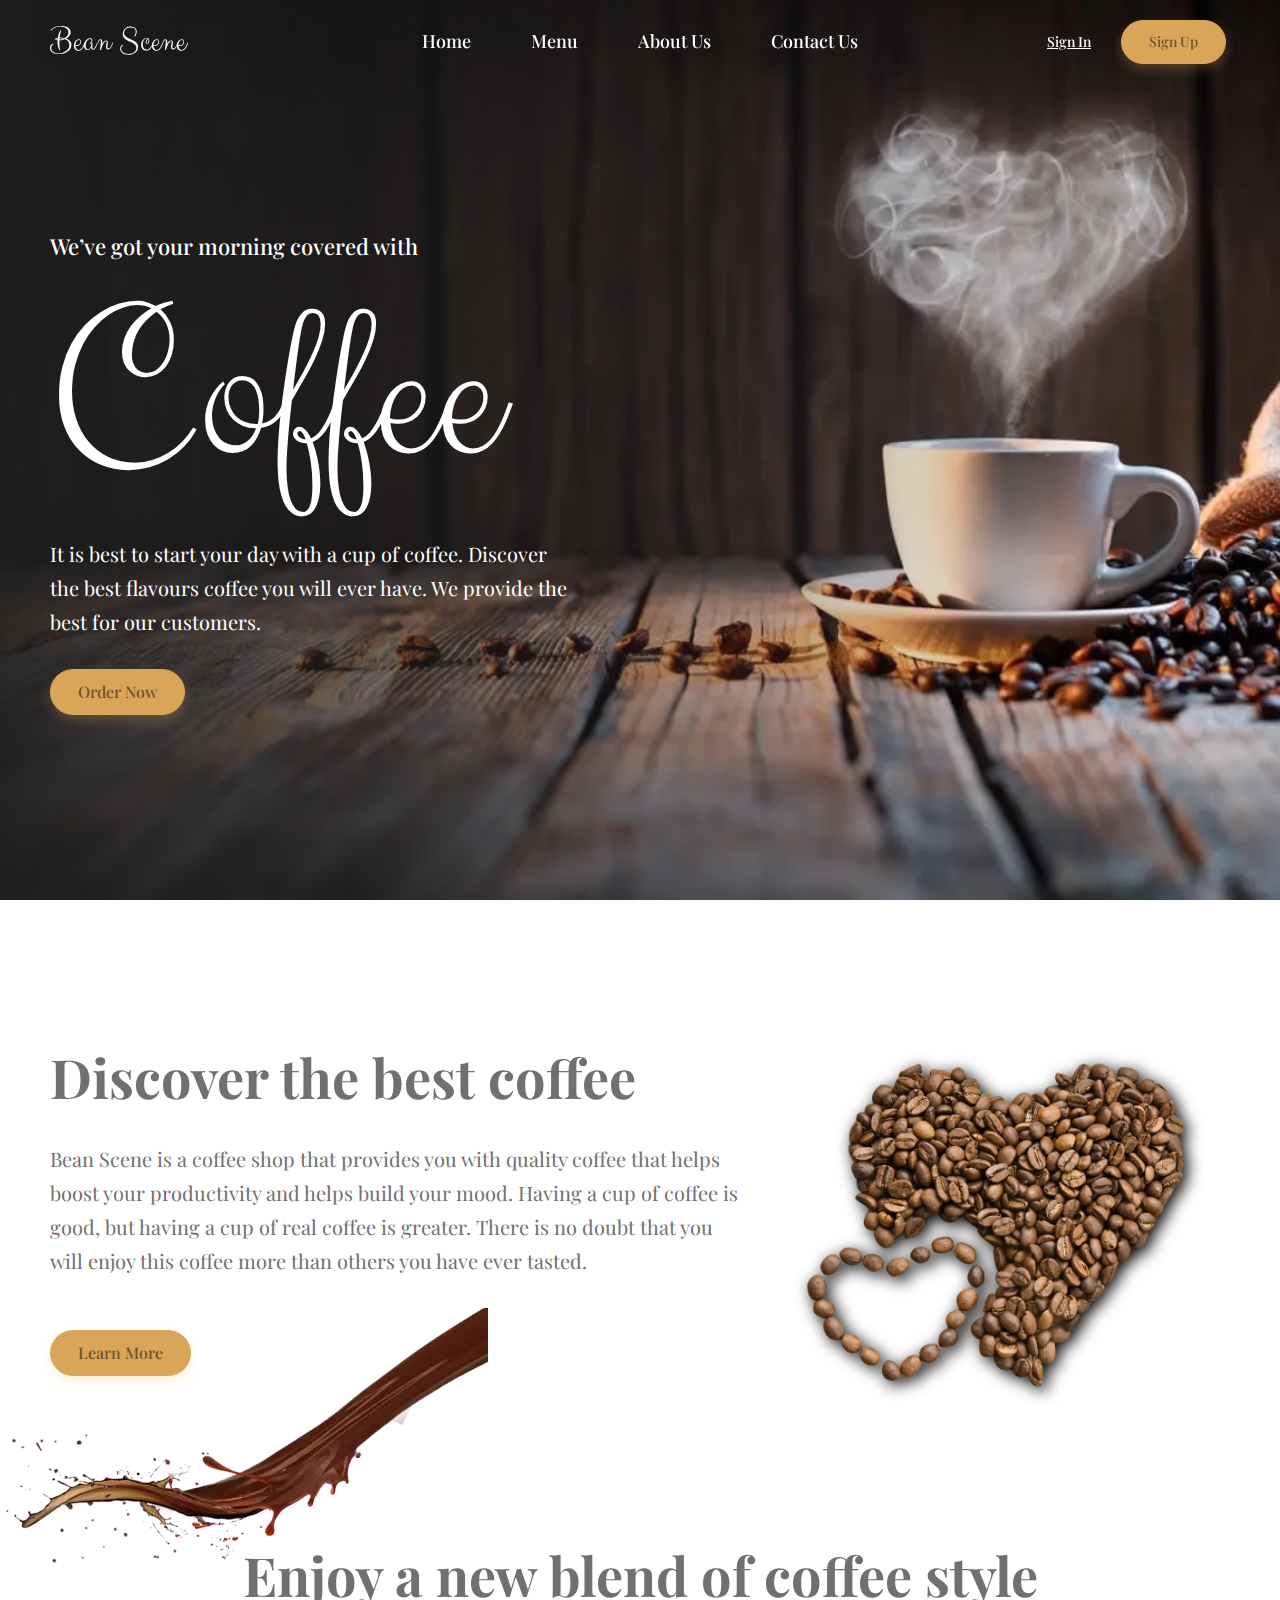
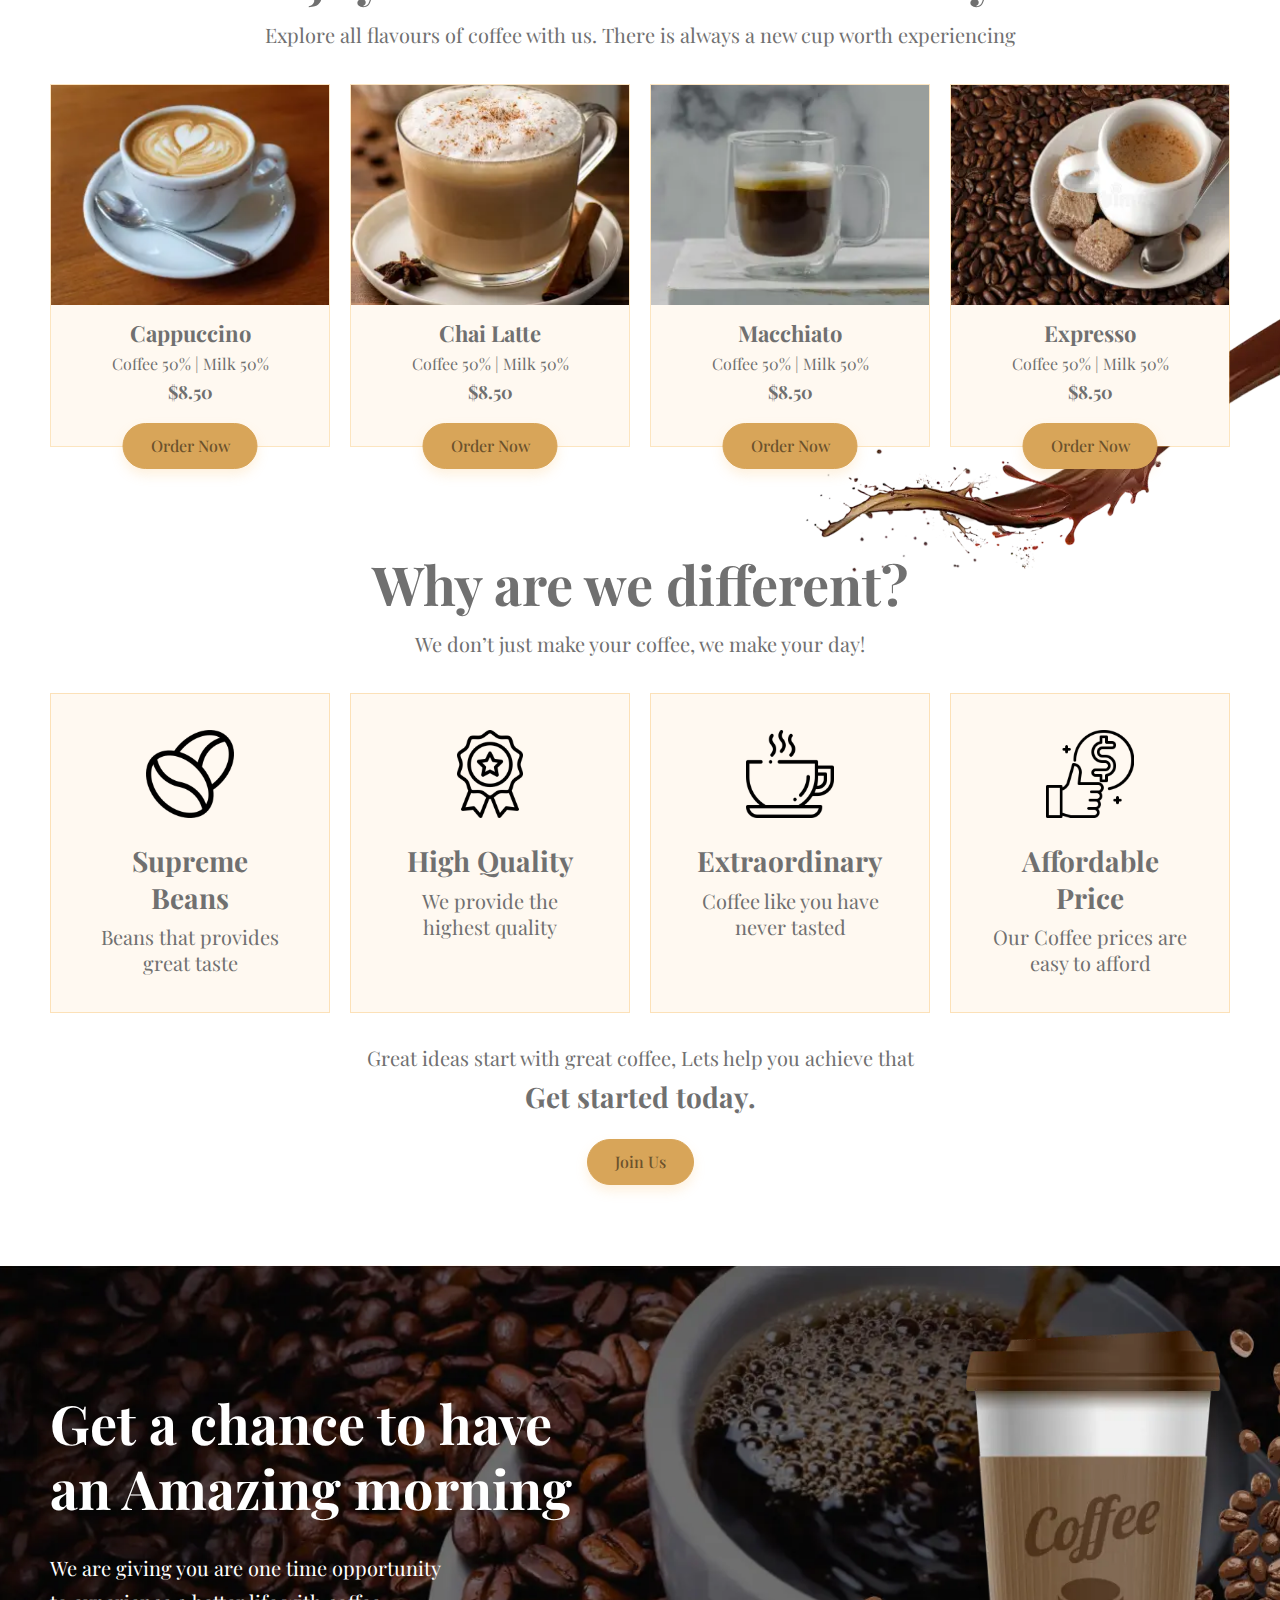
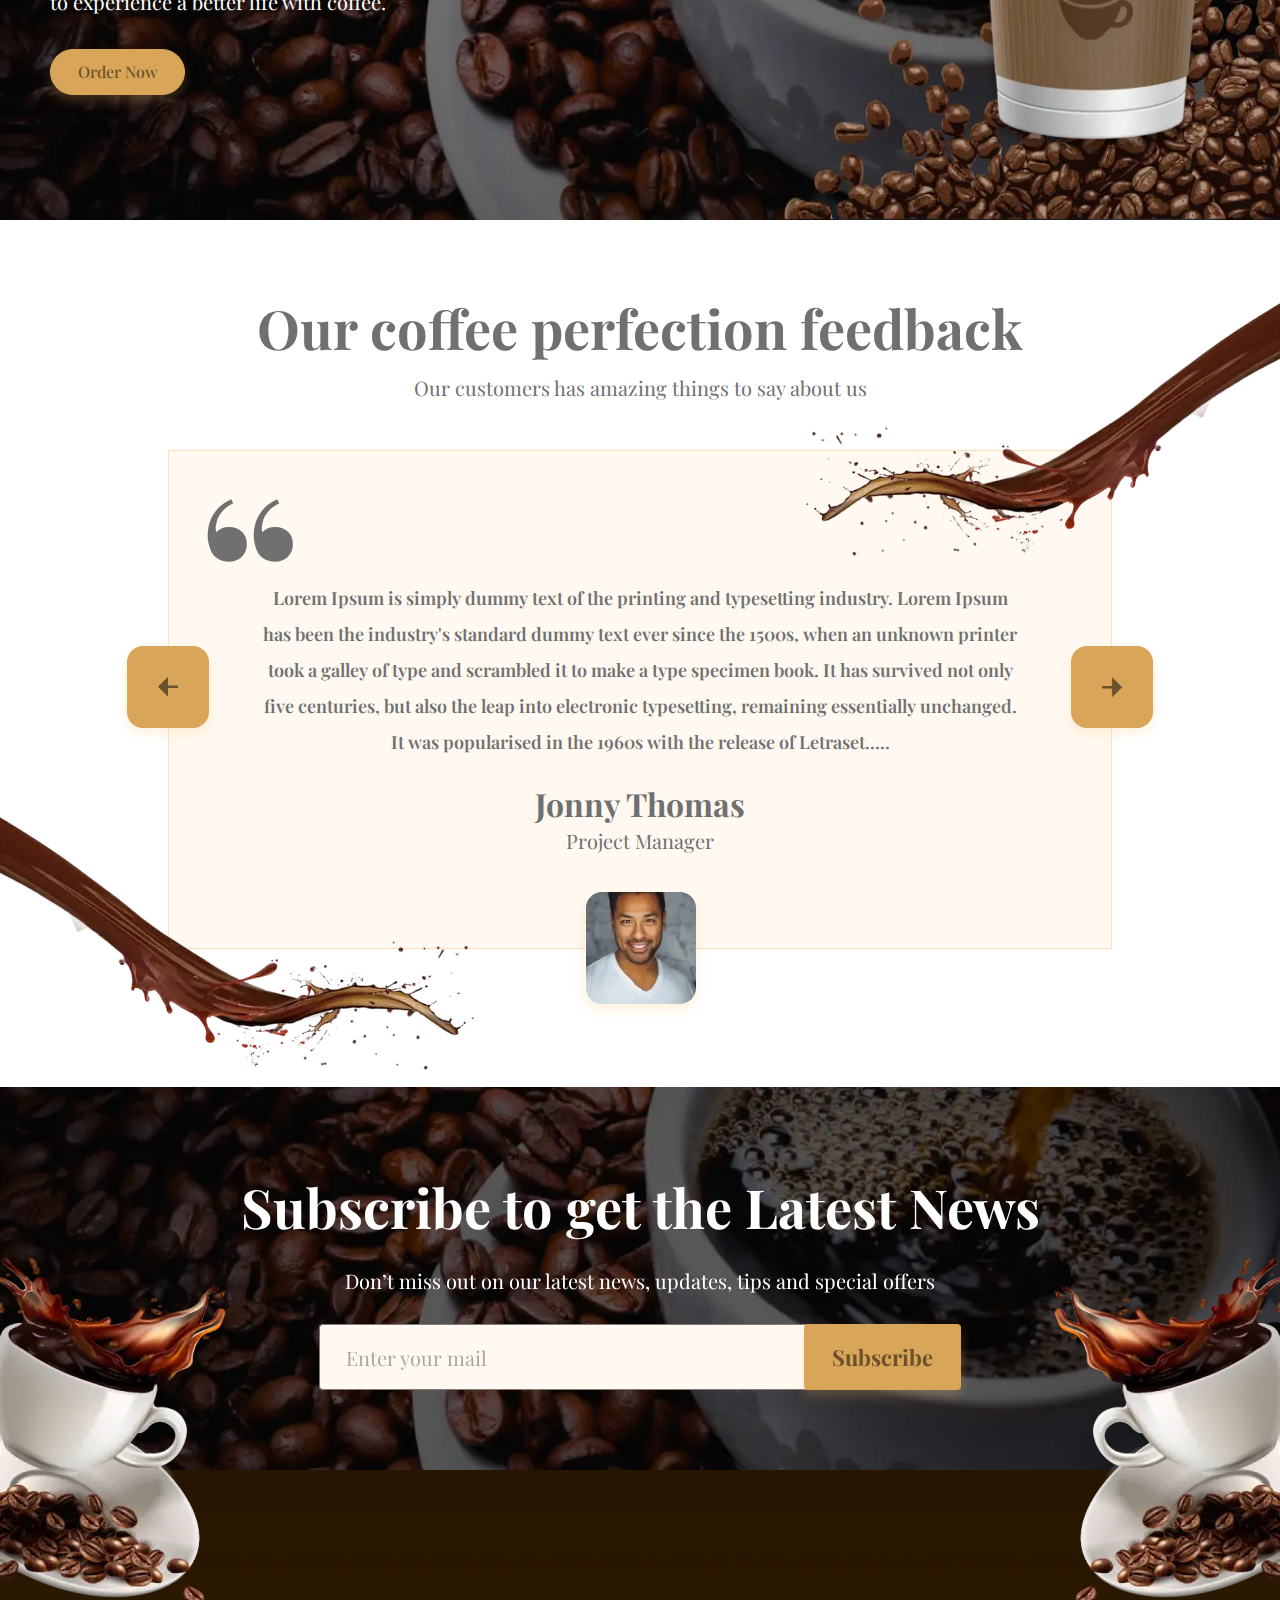
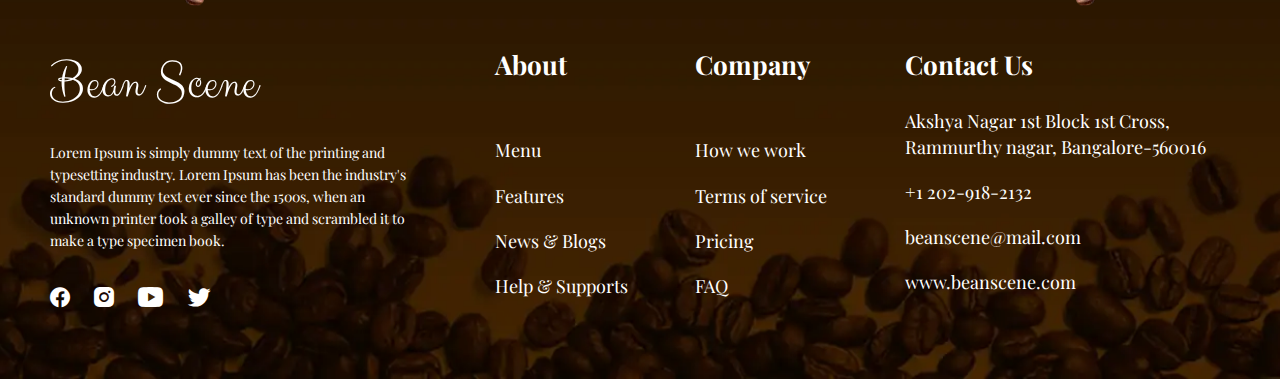
==== commit bb234d20: "Updates" ====
--- a/index.html
+++ b/index.html
@@ -5,7 +5,7 @@
 	<title>Coffee</title>
 	<meta charset="UTF-8" />
 	<meta name="format-detection" content="telephone=no" />
-	<link rel="stylesheet" href="css/style.min.css?_v=20250125172611" />
+	<link rel="stylesheet" href="css/style.min.css?_v=20250130154641" />
 	<link rel="shortcut icon" href="/favicon.ico" type="image/x-icon" />
 	<meta name="viewport" content="width=device-width, initial-scale=1.0" />
 </head>
@@ -19,23 +19,34 @@
 					<div class="header__menu menu">
 						<nav class="menu__body">
 							<ul class="menu__list">
-								<li class="menu__item"><a href="#" data-goto=".hero" class="menu__link">Home</a></li>
-								<li class="menu__item"><a href="#" data-goto-header: class="menu__link">Menu</a></li>
-								<li class="menu__item"><a href="#" data-goto-header: data-goto=".about" class="menu__link">About Us</a></li>
-								<li class="menu__item"><a href="#" data-goto-header: data-goto=".footer" class="menu__link">contact us</a></li>
+								<li class="menu__item">
+									<a href="#" data-goto=".hero" class="menu__link">Home</a>
+								</li>
+								<li class="menu__item">
+									<a href="#" data-goto-header: class="menu__link">Menu</a>
+								</li>
+								<li class="menu__item">
+									<a href="#" data-goto-header: data-goto=".about" class="menu__link">About Us</a>
+								</li>
+								<li class="menu__item">
+									<a href="#" data-goto-header: data-goto=".footer" class="menu__link">contact us</a>
+								</li>
 							</ul>
 						</nav>
 					</div>
 					<div data-da=".menu__body, 479.98" class="header__signs">
 						<button class="btn header__sign">Sign In</button>
-						<button class="btn header__sign btn_yellow">sign un</button>
+						<button class="btn header__sign btn_yellow">sign up</button>
 					</div>
 					<div class="header__burger">
-						<button type="button" class="menu__icon icon-menu"><span></span></button>
+						<button type="button" class="menu__icon icon-menu">
+							<span></span>
+						</button>
 					</div>
 				</div>
 			</div>
 		</header>
+
 		<main class="page">
 			<section data-prlx-parent class="hero">
 				<div class="hero__container">
@@ -449,7 +460,7 @@
 		</footer>
 
 	</div>
-	<script src="js/app.min.js?_v=20250125172611"></script>
+	<script src="js/app.min.js?_v=20250130154641"></script>
 </body>
 
 </html>--- a/css/style.min.css
+++ b/css/style.min.css
@@ -1 +1 @@
-@import url(https://fonts.googleapis.com/css?family=Playfair+Display:regular,500,600,700&display=swap);@import url(https://fonts.googleapis.com/css?family=Clicker+Script:regular&display=swap);@font-face{font-family:icons;font-display:swap;src:url(../fonts/icons.woff2) format("woff2"),url(../fonts/icons.woff) format("woff");font-weight:400;font-style:normal}[class*=_icon-]:before{font-family:icons;font-style:normal;font-weight:400;font-variant:normal;text-transform:none;line-height:1;-webkit-font-smoothing:antialiased;-moz-osx-font-smoothing:grayscale}[class*=_icon-]:before{display:block}._icon-arrow-right:before{content:"\e900"}._icon-facebook:before{content:"\e901"}._icon-instagram:before{content:"\e902"}._icon-quotes:before{content:"\e903"}._icon-twitter:before{content:"\e904"}._icon-youtube:before{content:"\e905"}*{padding:0;margin:0;border:0}*,::after,::before{-webkit-box-sizing:border-box;box-sizing:border-box}::after,::before{display:inline-block}body,html{height:100%;min-width:320px}body{color:#707070;line-height:1;font-family:"Playfair Display";font-size:1.25rem;-ms-text-size-adjust:100%;-moz-text-size-adjust:100%;-webkit-text-size-adjust:100%;-webkit-font-smoothing:antialiased;-moz-osx-font-smoothing:grayscale}button,input,textarea{font-family:"Playfair Display";font-size:inherit;line-height:inherit}button{cursor:pointer;color:inherit;background-color:transparent}a{display:inline-block;color:inherit;text-decoration:none}ul li{list-style:none}img{vertical-align:top}h1,h2,h3,h4,h5,h6{font-weight:inherit;font-size:inherit}.lock body{overflow:hidden;-ms-touch-action:none;touch-action:none;-ms-scroll-chaining:none;overscroll-behavior:none}.wrapper{min-height:100%;display:-webkit-box;display:-ms-flexbox;display:flex;-webkit-box-orient:vertical;-webkit-box-direction:normal;-ms-flex-direction:column;flex-direction:column;overflow:hidden;font-weight:400}@supports (overflow:clip){.wrapper{overflow:clip}}.wrapper>main{-webkit-box-flex:1;-ms-flex:1 1 auto;flex:1 1 auto}.wrapper>*{min-width:0}[class*=__container]{max-width:75.625rem;margin:0 auto;padding:0 .9375rem}@media (max-width:calc(47.99875em + 150px)){.no-webp .menu__body{background:url(../img/bgHero.jpg) 0 0 no-repeat}.menu__body{position:fixed;width:100%;height:100%;left:-100%;top:0;overflow:auto;padding:3.125rem .9375rem .9375rem 1.875rem;-webkit-transition:left .3s;transition:left .3s;background-size:cover}.menu__body::before{content:"";position:fixed;width:100%;height:4.375rem;left:-100%;top:0;-webkit-transition:left .3s;transition:left .3s;z-index:2}.menu-open .menu__body{left:0}.menu-open .menu__body::before{left:0}}.icon-menu{display:none}@media (max-width:calc(47.99875em + 150px)){.icon-menu{display:block;position:relative;margin-left:.625rem;width:1.5625rem;height:1.125rem;z-index:5}}@media (max-width:calc(47.99875em + 150px)) and (any-hover:none){.icon-menu{cursor:default}}@media (max-width:calc(47.99875em + 150px)){.icon-menu span,.icon-menu::after,.icon-menu::before{content:"";-webkit-transition:all .3s ease 0s;transition:all .3s ease 0s;right:0;position:absolute;width:100%;height:.125rem;background-color:#fff}.icon-menu::before{top:0}.icon-menu::after{bottom:0}.icon-menu span{top:calc(50% - .0625rem)}.menu-open .icon-menu span{width:0}.menu-open .icon-menu::before{top:calc(50% - .0625rem);-webkit-transform:rotate(-45deg);-ms-transform:rotate(-45deg);transform:rotate(-45deg)}.menu-open .icon-menu::after{bottom:calc(50% - .0625rem);-webkit-transform:rotate(45deg);-ms-transform:rotate(45deg);transform:rotate(45deg)}}.spollers{display:-ms-grid;display:grid;gap:15px}.spollers__item{font-size:1.25rem}.spollers__title{width:100%;cursor:default;text-align:left;border:1px solid #eee;padding:.625rem .9375rem;border-radius:.3125rem;position:relative;list-style:none}.spollers__title::-webkit-details-marker,.spollers__title::marker{display:none}._spoller-init .spollers__title{cursor:pointer}._spoller-init .spollers__title::after,._spoller-init .spollers__title::before{content:"";position:absolute;right:10px;top:50%;background-color:#000;height:2px;width:15px;-webkit-transition:-webkit-transform .5s ease 0s;transition:-webkit-transform .5s ease 0s;transition:transform .5s ease 0s;transition:transform .5s ease 0s,-webkit-transform .5s ease 0s}._spoller-init .spollers__title::before{-webkit-transform:translate(-75%,-50%) rotate(40deg);-ms-transform:translate(-75%,-50%) rotate(40deg);transform:translate(-75%,-50%) rotate(40deg)}._spoller-init .spollers__title::after{-webkit-transform:translate(0,-50%) rotate(-40deg);-ms-transform:translate(0,-50%) rotate(-40deg);transform:translate(0,-50%) rotate(-40deg)}._spoller-init .spollers__title._spoller-active::before{-webkit-transform:translateX(-75%) rotate(-40deg);-ms-transform:translateX(-75%) rotate(-40deg);transform:translateX(-75%) rotate(-40deg)}._spoller-init .spollers__title._spoller-active::after{-webkit-transform:rotate(40deg);-ms-transform:rotate(40deg);transform:rotate(40deg)}.spollers__body{padding:1.25rem;border-radius:.3125rem;border:1px solid #eee}.ibg{width:100%;height:100%;-o-object-fit:cover;object-fit:cover}.ibg--top{-o-object-position:top;object-position:top}.ibg--bottom{-o-object-position:bottom;object-position:bottom}.ibg--left{-o-object-position:left;object-position:left}.ibg--right{-o-object-position:right;object-position:right}.ibg--contain{-o-object-fit:contain;object-fit:contain}.btn{color:#fff;text-decoration:underline;font-size:16px;font-weight:500;padding:.875rem 1.6875rem;border-radius:24px;-webkit-transition:all .5s;transition:all .5s;text-transform:capitalize;text-wrap:nowrap}.btn_yellow{border:1px solid #d8a559;background-color:#d8a559;color:#6c522c;-webkit-box-shadow:0 6px 12px 0 rgba(249,192,106,.22);box-shadow:0 6px 12px 0 rgba(249,192,106,.22);text-decoration:none}@media (any-hover:hover){.btn_yellow:hover{border:1px solid #6c522c}}.head{color:#707070;display:-ms-grid;display:grid;gap:1rem}.head__title{font-weight:700}@media (min-width:75.625em){.head__title{font-size:3.375rem}}@media (min-width:20em) and (max-width:75.625em){@supports (font-size:clamp(2.875rem ,2.6952247191rem + 0.8988764045vw ,3.375rem)){.head__title{font-size:clamp(2.875rem ,2.6952247191rem + .8988764045vw ,3.375rem)}}@supports not (font-size:clamp(2.875rem ,2.6952247191rem + 0.8988764045vw ,3.375rem)){.head__title{font-size:calc(2.875rem + .5 * (100vw - 20rem)/ 55.625)}}}@media (max-width:20em){.head__title{font-size:2.875rem}}.head__text{line-height:170%}@media (min-width:75.625em){.head__text{font-size:1.25rem}}@media (min-width:20em) and (max-width:75.625em){@supports (font-size:clamp(1.125rem ,1.0800561798rem + 0.2247191011vw ,1.25rem)){.head__text{font-size:clamp(1.125rem ,1.0800561798rem + .2247191011vw ,1.25rem)}}@supports not (font-size:clamp(1.125rem ,1.0800561798rem + 0.2247191011vw ,1.25rem)){.head__text{font-size:calc(1.125rem + .125 * (100vw - 20rem)/ 55.625)}}}@media (max-width:20em){.head__text{font-size:1.125rem}}.head__text p:not(:last-child){margin-bottom:.625rem}.head_white{color:#fff}.head_center{-webkit-box-pack:center;-ms-flex-pack:center;justify-content:center;justify-items:center}@media (max-width:47.99875em){.head{justify-items:start}}.header{position:fixed;left:0;right:0;top:0;z-index:50;color:#fff}.header__content{display:-ms-grid;display:grid;-ms-grid-columns:210px 1fr 210px auto;grid-template-columns:210px 1fr 210px auto;font-size:14px;text-transform:capitalize}@media (min-width:75.625em){.header__content{padding-top:1.25rem}}@media (min-width:20em) and (max-width:75.625em){@supports (padding-top:clamp(0.625rem ,0.4002808989rem + 1.1235955056vw ,1.25rem)){.header__content{padding-top:clamp(.625rem ,.4002808989rem + 1.1235955056vw ,1.25rem)}}@supports not (padding-top:clamp(0.625rem ,0.4002808989rem + 1.1235955056vw ,1.25rem)){.header__content{padding-top:calc(.625rem + .625 * (100vw - 20rem)/ 55.625)}}}@media (max-width:20em){.header__content{padding-top:.625rem}}@media (min-width:75.625em){.header__content{padding-bottom:1.25rem}}@media (min-width:20em) and (max-width:75.625em){@supports (padding-bottom:clamp(0.625rem ,0.4002808989rem + 1.1235955056vw ,1.25rem)){.header__content{padding-bottom:clamp(.625rem ,.4002808989rem + 1.1235955056vw ,1.25rem)}}@supports not (padding-bottom:clamp(0.625rem ,0.4002808989rem + 1.1235955056vw ,1.25rem)){.header__content{padding-bottom:calc(.625rem + .625 * (100vw - 20rem)/ 55.625)}}}@media (max-width:20em){.header__content{padding-bottom:.625rem}}@media (max-width:29.99875em){.header__content{display:-webkit-box;display:-ms-flexbox;display:flex;-webkit-box-pack:justify;-ms-flex-pack:justify;justify-content:space-between}}.header__logo{font-family:"Clicker Script";font-size:35px;position:relative;z-index:5;display:-webkit-box;display:-ms-flexbox;display:flex;-webkit-box-align:center;-ms-flex-align:center;align-items:center}.header__sign{font-size:14px;position:relative;z-index:5}.header__sign:hover{opacity:.7}.header__burger{display:-webkit-box;display:-ms-flexbox;display:flex;-webkit-box-align:center;-ms-flex-align:center;align-items:center}.header._header-scroll{-webkit-transition:opacity .8s ease-in-out;transition:opacity .8s ease-in-out;position:fixed;opacity:0;background-color:rgba(0,0,0,.6156862745)}.header._header-scroll .header__content{padding-top:.625rem;padding-bottom:.625rem}.header._header-scroll._header-show{opacity:1}.menu{display:-webkit-box;display:-ms-flexbox;display:flex;-ms-grid-column-align:center;justify-self:center;-webkit-box-align:center;-ms-flex-align:center;align-items:center}.menu__list{display:-webkit-box;display:-ms-flexbox;display:flex;row-gap:.4375rem;-webkit-box-align:center;-ms-flex-align:center;align-items:center;-webkit-box-pack:center;-ms-flex-pack:center;justify-content:center;font-weight:500;-ms-flex-wrap:wrap;flex-wrap:wrap;font-size:1.125rem}@media (min-width:75.625em){.menu__list{-webkit-column-gap:3.75rem;-moz-column-gap:3.75rem;column-gap:3.75rem}}@media (min-width:20em) and (max-width:75.625em){@supports ((-moz-column-gap:clamp(0.625rem ,-0.4985955056rem + 5.6179775281vw ,3.75rem)) or (column-gap:clamp(0.625rem ,-0.4985955056rem + 5.6179775281vw ,3.75rem))){.menu__list{-webkit-column-gap:clamp(.625rem ,-.4985955056rem + 5.6179775281vw ,3.75rem);-moz-column-gap:clamp(.625rem ,-.4985955056rem + 5.6179775281vw ,3.75rem);column-gap:clamp(.625rem ,-.4985955056rem + 5.6179775281vw ,3.75rem)}}@supports not ((-moz-column-gap:clamp(0.625rem ,-0.4985955056rem + 5.6179775281vw ,3.75rem)) or (column-gap:clamp(0.625rem ,-0.4985955056rem + 5.6179775281vw ,3.75rem))){.menu__list{-webkit-column-gap:calc(.625rem + 3.125 * (100vw - 20rem)/ 55.625);-moz-column-gap:calc(.625rem + 3.125 * (100vw - 20rem)/ 55.625);column-gap:calc(.625rem + 3.125 * (100vw - 20rem)/ 55.625)}}}@media (max-width:20em){.menu__list{-webkit-column-gap:.625rem;-moz-column-gap:.625rem;column-gap:.625rem}}@media (max-width:calc(47.99875em + 150px)){.menu__list{padding-bottom:1.25rem;padding-top:30%;padding-right:1.875rem;display:-webkit-box;display:-ms-flexbox;display:flex;-webkit-box-orient:vertical;-webkit-box-direction:normal;-ms-flex-direction:column;flex-direction:column;-webkit-box-align:center;-ms-flex-align:center;align-items:center;font-size:1.5rem;gap:1.875rem}}.menu__item{-webkit-transition:opacity .5s;transition:opacity .5s;position:relative;line-height:140%}.menu__item::after{content:"";position:absolute;width:100%;height:1.5px;bottom:-3px;right:0;background-color:#fff;overflow:hidden;-webkit-transition:opacity .3s;transition:opacity .3s;opacity:0}@media (any-hover:hover){.menu__item:hover{-webkit-transition:opacity .5s;transition:opacity .5s}.menu__item:hover::after{opacity:1}}.menu__link{-webkit-transition:opacity .3s ease 0s;transition:opacity .3s ease 0s}.menu__link:hover{opacity:.7}@media (max-width:29.99875em){.menu-open .menu__body{display:-ms-grid;display:grid;-ms-grid-rows:1fr auto;grid-template-rows:1fr auto}}@media (max-width:47.99875em){.menu-open .menu__body__content{display:-webkit-box;display:-ms-flexbox;display:flex;-webkit-box-pack:justify;-ms-flex-pack:justify;justify-content:space-between}}.menu-open .menu__list{-webkit-box-pack:start;-ms-flex-pack:start;justify-content:start}@media (max-width:29.99875em){.menu-open .header__signs{margin-top:.625rem;-ms-grid-column-align:end;justify-self:end}}@media (max-width:29.99875em){.menu-open .header__sign{font-size:16px}}.menu-open .btn_yellow{-webkit-box-shadow:none;box-shadow:none}.footer{position:relative;color:#fff;padding-top:11.375rem}@media (min-width:75.625em){.footer{padding-bottom:4.5rem}}@media (min-width:20em) and (max-width:75.625em){@supports (padding-bottom:clamp(3.75rem ,3.4803370787rem + 1.3483146067vw ,4.5rem)){.footer{padding-bottom:clamp(3.75rem ,3.4803370787rem + 1.3483146067vw ,4.5rem)}}@supports not (padding-bottom:clamp(3.75rem ,3.4803370787rem + 1.3483146067vw ,4.5rem)){.footer{padding-bottom:calc(3.75rem + .75 * (100vw - 20rem)/ 55.625)}}}@media (max-width:20em){.footer{padding-bottom:3.75rem}}@media (max-width:61.99875em) and (min-width:75.625em){.footer{padding-top:4.375rem}}@media (max-width:61.99875em) and (min-width:20em) and (max-width:75.625em){@supports (padding-top:clamp(2.5rem ,1.8258426966rem + 3.3707865169vw ,4.375rem)){.footer{padding-top:clamp(2.5rem ,1.8258426966rem + 3.3707865169vw ,4.375rem)}}@supports not (padding-top:clamp(2.5rem ,1.8258426966rem + 3.3707865169vw ,4.375rem)){.footer{padding-top:calc(2.5rem + 1.875 * (100vw - 20rem)/ 55.625)}}}@media (max-width:61.99875em) and (max-width:20em){.footer{padding-top:2.5rem}}.no-webp .footer::after{background-image:url(../img/cup.png)}.footer::after{content:"";background-repeat:no-repeat;position:absolute;top:-220px;left:0;aspect-ratio:297/358;z-index:2}@media (min-width:75.625em){.footer::after{width:22.375rem}}@media (min-width:20em) and (max-width:75.625em){@supports (width:clamp(12.5rem ,8.9494382022rem + 17.7528089888vw ,22.375rem)){.footer::after{width:clamp(12.5rem ,8.9494382022rem + 17.7528089888vw ,22.375rem)}}@supports not (width:clamp(12.5rem ,8.9494382022rem + 17.7528089888vw ,22.375rem)){.footer::after{width:calc(12.5rem + 9.875 * (100vw - 20rem)/ 55.625)}}}@media (max-width:20em){.footer::after{width:12.5rem}}@media (max-width:61.99875em){.footer::after{display:none}}.no-webp .footer::before{background-image:url(../img/cup.png)}.footer::before{content:"";background-repeat:no-repeat;position:absolute;top:-220px;right:0;aspect-ratio:297/358;-webkit-transform:rotateY(-180deg);transform:rotateY(-180deg);z-index:2}@media (min-width:75.625em){.footer::before{width:22.375rem}}@media (min-width:20em) and (max-width:75.625em){@supports (width:clamp(12.5rem ,8.9494382022rem + 17.7528089888vw ,22.375rem)){.footer::before{width:clamp(12.5rem ,8.9494382022rem + 17.7528089888vw ,22.375rem)}}@supports not (width:clamp(12.5rem ,8.9494382022rem + 17.7528089888vw ,22.375rem)){.footer::before{width:calc(12.5rem + 9.875 * (100vw - 20rem)/ 55.625)}}}@media (max-width:20em){.footer::before{width:12.5rem}}@media (max-width:61.99875em){.footer::before{display:none}}.footer__body{display:-ms-grid;display:grid;-ms-grid-columns:1fr 400px 1fr;grid-template-columns:1fr 400px 1fr}@media (max-width:61.99875em){.footer__body{-ms-grid-columns:1fr 300px 1fr;grid-template-columns:1fr 300px 1fr}}@media (max-width:47.99875em){.footer__body{-ms-grid-columns:2fr 1fr;grid-template-columns:2fr 1fr}}@media (max-width:29.99875em){.footer__body{-ms-grid-columns:1fr;grid-template-columns:1fr}}.footer__content{display:-ms-grid;display:grid;gap:1.5625rem;padding-right:1.5625rem}@media (max-width:29.99875em){.footer__content{padding-right:0}}.footer__logo{font-family:"Clicker Script";line-height:120%;text-wrap:nowrap}@media (min-width:75.625em){.footer__logo{font-size:3.375rem}}@media (min-width:20em) and (max-width:75.625em){@supports (font-size:clamp(1.875rem ,1.3356741573rem + 2.6966292135vw ,3.375rem)){.footer__logo{font-size:clamp(1.875rem ,1.3356741573rem + 2.6966292135vw ,3.375rem)}}@supports not (font-size:clamp(1.875rem ,1.3356741573rem + 2.6966292135vw ,3.375rem)){.footer__logo{font-size:calc(1.875rem + 1.5 * (100vw - 20rem)/ 55.625)}}}@media (max-width:20em){.footer__logo{font-size:1.875rem}}.footer__text{font-size:.875rem;line-height:157.142857%}.footer__socials{margin-top:.625rem;display:-webkit-box;display:-ms-flexbox;display:flex;gap:1.5rem}.footer__icon{-webkit-transition:color .3s ease 0s;transition:color .3s ease 0s;font-size:1.25rem}.footer__icon._icon-facebook:hover{color:#1b5fd7}.footer__icon._icon-instagram:hover{color:#9a17c8}.footer__icon._icon-youtube:hover{color:#c22f2a}.footer__icon._icon-twitter:hover{color:#03a4ec}.footer__colums{display:-ms-grid;display:grid;-ms-grid-columns:(1fr)[2];grid-template-columns:repeat(2,1fr)}@media (min-width:75.625em){.footer__about{padding-left:3.4375rem}}@media (min-width:61.99875em) and (max-width:75.625em){@supports (padding-left:clamp(1.25rem ,-8.7030146317rem + 16.0535730667vw ,3.4375rem)){.footer__about{padding-left:clamp(1.25rem ,-8.7030146317rem + 16.0535730667vw ,3.4375rem)}}@supports not (padding-left:clamp(1.25rem ,-8.7030146317rem + 16.0535730667vw ,3.4375rem)){.footer__about{padding-left:calc(1.25rem + 2.1875 * (100vw - 61.99875rem)/ 13.62625)}}}.footer__about .footer__link{text-wrap:nowrap;-webkit-transition:opacity .3s ease 0s;transition:opacity .3s ease 0s}.footer__about .footer__link:hover{opacity:.7}.footer__title{font-weight:700}@media (min-width:75.625em){.footer__title{font-size:1.625rem}}@media (min-width:20em) and (max-width:75.625em){@supports (font-size:clamp(1.375rem ,1.2851123596rem + 0.4494382022vw ,1.625rem)){.footer__title{font-size:clamp(1.375rem ,1.2851123596rem + .4494382022vw ,1.625rem)}}@supports not (font-size:clamp(1.375rem ,1.2851123596rem + 0.4494382022vw ,1.625rem)){.footer__title{font-size:calc(1.375rem + .25 * (100vw - 20rem)/ 55.625)}}}@media (max-width:20em){.footer__title{font-size:1.375rem}}@media (min-width:75.625em){.footer__title{margin-bottom:3.75rem}}@media (min-width:20em) and (max-width:75.625em){@supports (margin-bottom:clamp(2.5rem ,2.0505617978rem + 2.2471910112vw ,3.75rem)){.footer__title{margin-bottom:clamp(2.5rem ,2.0505617978rem + 2.2471910112vw ,3.75rem)}}@supports not (margin-bottom:clamp(2.5rem ,2.0505617978rem + 2.2471910112vw ,3.75rem)){.footer__title{margin-bottom:calc(2.5rem + 1.25 * (100vw - 20rem)/ 55.625)}}}@media (max-width:20em){.footer__title{margin-bottom:2.5rem}}@media (max-width:47.99875em){.footer__title{font-size:1.375rem}}@media (max-width:47.99875em) and (min-width:75.625em){.footer__title{margin-bottom:2.5rem}}@media (max-width:47.99875em) and (min-width:20em) and (max-width:75.625em){@supports (margin-bottom:clamp(1.25rem ,0.8005617978rem + 2.2471910112vw ,2.5rem)){.footer__title{margin-bottom:clamp(1.25rem ,.8005617978rem + 2.2471910112vw ,2.5rem)}}@supports not (margin-bottom:clamp(1.25rem ,0.8005617978rem + 2.2471910112vw ,2.5rem)){.footer__title{margin-bottom:calc(1.25rem + 1.25 * (100vw - 20rem)/ 55.625)}}}@media (max-width:47.99875em) and (max-width:20em){.footer__title{margin-bottom:1.25rem}}.footer__list{display:-ms-grid;display:grid;gap:1.25rem}.footer__item{line-height:140%}@media (min-width:75.625em){.footer__item{font-size:1.125rem}}@media (min-width:20em) and (max-width:75.625em){@supports (font-size:clamp(0.875rem ,0.7851123596rem + 0.4494382022vw ,1.125rem)){.footer__item{font-size:clamp(.875rem ,.7851123596rem + .4494382022vw ,1.125rem)}}@supports not (font-size:clamp(0.875rem ,0.7851123596rem + 0.4494382022vw ,1.125rem)){.footer__item{font-size:calc(.875rem + .25 * (100vw - 20rem)/ 55.625)}}}@media (max-width:20em){.footer__item{font-size:.875rem}}.footer__contacts{margin-left:.625rem}@media (min-width:75.625em){.footer__contacts{padding-left:3.4375rem}}@media (min-width:61.99875em) and (max-width:75.625em){@supports (padding-left:clamp(1.25rem ,-8.7030146317rem + 16.0535730667vw ,3.4375rem)){.footer__contacts{padding-left:clamp(1.25rem ,-8.7030146317rem + 16.0535730667vw ,3.4375rem)}}@supports not (padding-left:clamp(1.25rem ,-8.7030146317rem + 16.0535730667vw ,3.4375rem)){.footer__contacts{padding-left:calc(1.25rem + 2.1875 * (100vw - 61.99875rem)/ 13.62625)}}}.footer__contacts .footer__title{margin-bottom:1.9375rem}.footer__contacts__cont{text-wrap:nowrap}@media (max-width:29.99875em){.footer__contacts{margin-left:0;margin-top:.9375rem}}.footer__bg img{-o-object-fit:cover;object-fit:cover;position:absolute;width:100%;height:100%;top:0;left:0;z-index:-1}.footer__link{-webkit-transition:opacity .3s ease 0s;transition:opacity .3s ease 0s}.footer__link:hover{opacity:.7}summary.footer__title{list-style:none}@media (max-width:47.99875em){.footer__title span{display:inline-block;position:relative}.footer__title span::before{content:"";-webkit-transition:-webkit-transform .5s ease 0s;transition:-webkit-transform .5s ease 0s;transition:transform .5s ease 0s;transition:transform .5s ease 0s,-webkit-transform .5s ease 0s;position:absolute;width:0;height:0;border-top:6px solid transparent;border-left:14px solid #fff;border-bottom:6px solid transparent;right:-24px;top:-12px}.footer__title._spoller-active span::before{-webkit-transform:rotate(90deg);-ms-transform:rotate(90deg);transform:rotate(90deg)}}.hero{position:relative;max-width:100vw;height:100vh}.hero__body{padding-top:80px;padding-bottom:1.875rem;color:#fff;height:100vh;max-width:530px;display:-webkit-box;display:-ms-flexbox;display:flex;-webkit-box-orient:vertical;-webkit-box-direction:normal;-ms-flex-direction:column;flex-direction:column;-webkit-box-pack:center;-ms-flex-pack:center;justify-content:center;gap:1.875rem;position:relative;z-index:3}.hero__descr{font-weight:500}@media (min-width:75.625em){.hero__descr{font-size:1.375rem}}@media (min-width:20em) and (max-width:75.625em){@supports (font-size:clamp(1.125rem ,1.0351123596rem + 0.4494382022vw ,1.375rem)){.hero__descr{font-size:clamp(1.125rem ,1.0351123596rem + .4494382022vw ,1.375rem)}}@supports not (font-size:clamp(1.125rem ,1.0351123596rem + 0.4494382022vw ,1.375rem)){.hero__descr{font-size:calc(1.125rem + .25 * (100vw - 20rem)/ 55.625)}}}@media (max-width:20em){.hero__descr{font-size:1.125rem}}.hero__title{font-family:"Clicker Script"}@media (min-width:75.625em){.hero__title{font-size:13.75rem}}@media (min-width:20em) and (max-width:75.625em){@supports (font-size:clamp(8.125rem ,6.1025280899rem + 10.1123595506vw ,13.75rem)){.hero__title{font-size:clamp(8.125rem ,6.1025280899rem + 10.1123595506vw ,13.75rem)}}@supports not (font-size:clamp(8.125rem ,6.1025280899rem + 10.1123595506vw ,13.75rem)){.hero__title{font-size:calc(8.125rem + 5.625 * (100vw - 20rem)/ 55.625)}}}@media (max-width:20em){.hero__title{font-size:8.125rem}}@media (min-width:75.625em){.hero__text p{font-size:1.25rem}}@media (min-width:20em) and (max-width:75.625em){@supports (font-size:clamp(1.125rem ,1.0800561798rem + 0.2247191011vw ,1.25rem)){.hero__text p{font-size:clamp(1.125rem ,1.0800561798rem + .2247191011vw ,1.25rem)}}@supports not (font-size:clamp(1.125rem ,1.0800561798rem + 0.2247191011vw ,1.25rem)){.hero__text p{font-size:calc(1.125rem + .125 * (100vw - 20rem)/ 55.625)}}}@media (max-width:20em){.hero__text p{font-size:1.125rem}}@media (min-width:75.625em){.hero__text p{line-height:2.125rem}}@media (min-width:20em) and (max-width:75.625em){@supports (line-height:clamp(1.5625rem ,1.360252809rem + 1.0112359551vw ,2.125rem)){.hero__text p{line-height:clamp(1.5625rem ,1.360252809rem + 1.0112359551vw ,2.125rem)}}@supports not (line-height:clamp(1.5625rem ,1.360252809rem + 1.0112359551vw ,2.125rem)){.hero__text p{line-height:calc(1.5625rem + .5625 * (100vw - 20rem)/ 55.625)}}}@media (max-width:20em){.hero__text p{line-height:1.5625rem}}.hero__image img{position:absolute;width:100%;height:100%;-o-object-fit:cover;object-fit:cover;-o-object-position:left;object-position:left;top:0;z-index:-1}.hero__image::before{content:"";position:absolute;left:0;top:0;width:100%;height:100%;background:-webkit-gradient(linear,left top,right top,color-stop(-6.88%,#1e1e1e),color-stop(87.45%,rgba(0,0,0,0)));background:linear-gradient(90deg,#1e1e1e -6.88%,rgba(0,0,0,0) 87.45%);z-index:2}@media (min-width:75.625em){.about{padding-top:9.375rem}}@media (min-width:20em) and (max-width:75.625em){@supports (padding-top:clamp(3.75rem ,1.7275280899rem + 10.1123595506vw ,9.375rem)){.about{padding-top:clamp(3.75rem ,1.7275280899rem + 10.1123595506vw ,9.375rem)}}@supports not (padding-top:clamp(3.75rem ,1.7275280899rem + 10.1123595506vw ,9.375rem)){.about{padding-top:calc(3.75rem + 5.625 * (100vw - 20rem)/ 55.625)}}}@media (max-width:20em){.about{padding-top:3.75rem}}@media (min-width:75.625em){.about{padding-bottom:9.375rem}}@media (min-width:20em) and (max-width:75.625em){@supports (padding-bottom:clamp(3.75rem ,1.7275280899rem + 10.1123595506vw ,9.375rem)){.about{padding-bottom:clamp(3.75rem ,1.7275280899rem + 10.1123595506vw ,9.375rem)}}@supports not (padding-bottom:clamp(3.75rem ,1.7275280899rem + 10.1123595506vw ,9.375rem)){.about{padding-bottom:calc(3.75rem + 5.625 * (100vw - 20rem)/ 55.625)}}}@media (max-width:20em){.about{padding-bottom:3.75rem}}.about__content{position:relative}@media (min-width:47.99875em){.about__content{display:-webkit-box;display:-ms-flexbox;display:flex;gap:1.25rem}}.about__body{-webkit-box-flex:0;-ms-flex:0 1 60%;flex:0 1 60%;gap:1rem}.about__btn{margin-top:.8125rem}.about__text p:not(:last-child){margin-bottom:10px}.about__image{-webkit-box-flex:0;-ms-flex:0 1 40%;flex:0 1 40%;-ms-flex-preferred-size:40%;flex-basis:40%;-ms-flex-item-align:center;-ms-grid-row-align:center;align-self:center}.about__image img{-o-object-fit:cover;object-fit:cover;width:100%;-ms-flex-preferred-size:100%;flex-basis:100%;-webkit-filter:drop-shadow(4px 4px 8px #000);filter:drop-shadow(4px 4px 8px #000)}@media (max-width:47.99875em){.about__image{width:60px;height:60px;margin:0 auto}.about__image img{-webkit-filter:drop-shadow(1px 1px 3px rgba(0, 0, 0, .7607843137));filter:drop-shadow(1px 1px 3px rgba(0, 0, 0, .7607843137));-webkit-animation:heart 1.5s ease infinite;animation:heart 1.5s ease infinite}}@-webkit-keyframes heart{0%{-webkit-transform:scale(1);transform:scale(1)}50%{-webkit-transform:scale(1.15);transform:scale(1.15)}100%{-webkit-transform:scale(1);transform:scale(1)}}@keyframes heart{0%{-webkit-transform:scale(1);transform:scale(1)}50%{-webkit-transform:scale(1.15);transform:scale(1.15)}100%{-webkit-transform:scale(1);transform:scale(1)}}.gallery{padding-bottom:6.875rem;position:relative}.gallery__head{margin-bottom:2rem}.no-webp .gallery__head::after{background:url(../img/decor.png) no-repeat}.gallery__head::after{content:"";position:absolute;z-index:-1;-webkit-transform:rotateY(180deg);transform:rotateY(180deg);top:-240px;left:-10px;height:272px}@media (min-width:75.625em){.gallery__head::after{width:31.25rem}}@media (min-width:20em) and (max-width:75.625em){@supports (width:clamp(18.75rem ,14.2556179775rem + 22.4719101124vw ,31.25rem)){.gallery__head::after{width:clamp(18.75rem ,14.2556179775rem + 22.4719101124vw ,31.25rem)}}@supports not (width:clamp(18.75rem ,14.2556179775rem + 22.4719101124vw ,31.25rem)){.gallery__head::after{width:calc(18.75rem + 12.5 * (100vw - 20rem)/ 55.625)}}}@media (max-width:20em){.gallery__head::after{width:18.75rem}}@media (max-width:47.99875em){.gallery__head::after{-webkit-transform:scale(.8) translate(-10%,10px) rotateY(180deg);transform:scale(.8) translate(-10%,10px) rotateY(180deg)}}@media (max-width:29.99875em){.gallery__head::after{-webkit-transform:scale(.6) translate(-30%,50px) rotateY(180deg);transform:scale(.6) translate(-30%,50px) rotateY(180deg)}}.gallery__items{display:-ms-grid;display:grid;-webkit-column-gap:1.25rem;-moz-column-gap:1.25rem;column-gap:1.25rem;row-gap:3.125rem;-ms-grid-columns:(1fr)[4];grid-template-columns:repeat(4,1fr)}@media (max-width:47.99875em){.gallery__items{-ms-grid-columns:(1fr)[2];grid-template-columns:repeat(2,1fr)}}@media (max-width:29.99875em){.gallery__items{-ms-grid-columns:1fr;grid-template-columns:1fr}}.item-gallery{position:relative;width:100%;border:1px solid rgba(249,192,106,.42)}.item-gallery__image{overflow:hidden}.item-gallery__image img{width:100%;-o-object-fit:cover;object-fit:cover;aspect-ratio:280/222;-webkit-transition:-webkit-transform .5s;transition:-webkit-transform .5s;transition:transform .5s;transition:transform .5s,-webkit-transform .5s}@media (any-hover:hover){.item-gallery__image img:hover{-webkit-transform:scale(1.04);-ms-transform:scale(1.04);transform:scale(1.04)}}.item-gallery__content{padding-top:.875rem;padding-bottom:2.625rem;padding-left:.3125rem;padding-right:.3125rem;display:-ms-grid;display:grid;gap:.375rem;background-color:#fff9f1;justify-items:center}.item-gallery__title{font-weight:700;font-size:22px;line-height:130%}.item-gallery__descr{font-size:16px;line-height:130%;text-wrap:nowrap}.item-gallery__price{font-size:18px;font-weight:700;line-height:130%}.item-gallery__btn{position:absolute;bottom:0;left:50%;-webkit-transform:translate(-50%,50%);-ms-transform:translate(-50%,50%);transform:translate(-50%,50%)}@media (any-hover:hover){.item-gallery:hover{-webkit-transition:all .5s;transition:all .5s;border:1px solid #7b4a20}}.advantages{padding-bottom:5rem;position:relative}.advantages__head{margin-bottom:2rem}.no-webp .advantages__head::after{background:url(../img/decor.png) no-repeat}.advantages__head::after{content:"";position:absolute;z-index:-1;top:-240px;right:-10px;height:272px}@media (min-width:75.625em){.advantages__head::after{width:31.25rem}}@media (min-width:20em) and (max-width:75.625em){@supports (width:clamp(18.75rem ,14.2556179775rem + 22.4719101124vw ,31.25rem)){.advantages__head::after{width:clamp(18.75rem ,14.2556179775rem + 22.4719101124vw ,31.25rem)}}@supports not (width:clamp(18.75rem ,14.2556179775rem + 22.4719101124vw ,31.25rem)){.advantages__head::after{width:calc(18.75rem + 12.5 * (100vw - 20rem)/ 55.625)}}}@media (max-width:20em){.advantages__head::after{width:18.75rem}}@media (max-width:47.99875em){.advantages__head::after{-webkit-transform:scale(.8) translate(10%,20px);-ms-transform:scale(.8) translate(10%,20px);transform:scale(.8) translate(10%,20px)}}@media (max-width:29.99875em){.advantages__head::after{-webkit-transform:scale(.6) translate(30%,50px);-ms-transform:scale(.6) translate(30%,50px);transform:scale(.6) translate(30%,50px)}}.advantages__body{display:-ms-grid;display:grid;gap:1.25rem;-ms-grid-columns:(1fr)[4];grid-template-columns:repeat(4,1fr);margin-bottom:2rem}@media (max-width:47.99875em){.advantages__body{-ms-grid-columns:(1fr)[2];grid-template-columns:repeat(2,1fr)}}@media (max-width:29.99875em){.advantages__body{-ms-grid-columns:1fr;grid-template-columns:1fr}}@media (max-width:47.99875em){.advantages .head_center{-webkit-box-pack:left;-ms-flex-pack:left;justify-content:left;justify-items:left}}.item-advantages{background-color:#fff9f1;padding-top:2.25rem;padding-bottom:2.25rem;position:relative;width:100%;border:1px solid rgba(249,192,106,.42)}@media (min-width:75.625em){.item-advantages{padding-left:2.5rem}}@media (min-width:20em) and (max-width:75.625em){@supports (padding-left:clamp(0.0000000625rem ,-0.8988763195rem + 4.4943819101vw ,2.5rem)){.item-advantages{padding-left:clamp(.0000000625rem ,-.8988763195rem + 4.4943819101vw ,2.5rem)}}@supports not (padding-left:clamp(0.0000000625rem ,-0.8988763195rem + 4.4943819101vw ,2.5rem)){.item-advantages{padding-left:calc(.0000000625rem + 2.4999999375 * (100vw - 20rem)/ 55.625)}}}@media (max-width:20em){.item-advantages{padding-left:.0000000625rem}}@media (min-width:75.625em){.item-advantages{padding-right:2.5rem}}@media (min-width:20em) and (max-width:75.625em){@supports (padding-right:clamp(0.0000000625rem ,-0.8988763195rem + 4.4943819101vw ,2.5rem)){.item-advantages{padding-right:clamp(.0000000625rem ,-.8988763195rem + 4.4943819101vw ,2.5rem)}}@supports not (padding-right:clamp(0.0000000625rem ,-0.8988763195rem + 4.4943819101vw ,2.5rem)){.item-advantages{padding-right:calc(.0000000625rem + 2.4999999375 * (100vw - 20rem)/ 55.625)}}}@media (max-width:20em){.item-advantages{padding-right:.0000000625rem}}.item-advantages__image{overflow:hidden;width:5.5rem;margin:0 auto;margin-bottom:25px;aspect-ratio:1/1}.item-advantages__image img{width:100%}.item-advantages__content{display:-ms-grid;display:grid;gap:.5rem;justify-items:center;text-align:center}.item-advantages__title{font-weight:700;line-height:130%}@media (min-width:75.625em){.item-advantages__title{font-size:1.75rem}}@media (min-width:47.99875em) and (max-width:75.625em){@supports (font-size:clamp(1.25rem ,0.3812836523rem + 1.8098728564vw ,1.75rem)){.item-advantages__title{font-size:clamp(1.25rem ,.3812836523rem + 1.8098728564vw ,1.75rem)}}@supports not (font-size:clamp(1.25rem ,0.3812836523rem + 1.8098728564vw ,1.75rem)){.item-advantages__title{font-size:calc(1.25rem + .5 * (100vw - 47.99875rem)/ 27.62625)}}}@media (max-width:47.99875em){.item-advantages__title{font-size:1.5rem}}.item-advantages__descr{line-height:130%}@media (min-width:75.625em){.item-advantages__descr{font-size:1.25rem}}@media (min-width:20em) and (max-width:75.625em){@supports (font-size:clamp(1rem ,0.9101123596rem + 0.4494382022vw ,1.25rem)){.item-advantages__descr{font-size:clamp(1rem ,.9101123596rem + .4494382022vw ,1.25rem)}}@supports not (font-size:clamp(1rem ,0.9101123596rem + 0.4494382022vw ,1.25rem)){.item-advantages__descr{font-size:calc(1rem + .25 * (100vw - 20rem)/ 55.625)}}}@media (max-width:20em){.item-advantages__descr{font-size:1rem}}@media (max-width:47.99875em){.item-advantages__descr{font-size:1.125rem}}.item-advantages__price{font-size:18px;font-weight:700;line-height:130%}.item-advantages__btn{position:absolute;bottom:0;left:50%;-webkit-transform:translate(-50%,50%);-ms-transform:translate(-50%,50%);transform:translate(-50%,50%)}@media (any-hover:hover){.item-advantages{-webkit-transition:all .5s;transition:all .5s}.item-advantages:hover{background-color:transparent;border:1px solid #7b4a20;color:#6c522c}}.footer-advantages{text-align:center}.footer-advantages__text{line-height:130%;margin-bottom:.5rem}@media (min-width:75.625em){.footer-advantages__text{font-size:1.25rem}}@media (min-width:20em) and (max-width:75.625em){@supports (font-size:clamp(1rem ,0.9101123596rem + 0.4494382022vw ,1.25rem)){.footer-advantages__text{font-size:clamp(1rem ,.9101123596rem + .4494382022vw ,1.25rem)}}@supports not (font-size:clamp(1rem ,0.9101123596rem + 0.4494382022vw ,1.25rem)){.footer-advantages__text{font-size:calc(1rem + .25 * (100vw - 20rem)/ 55.625)}}}@media (max-width:20em){.footer-advantages__text{font-size:1rem}}@media (max-width:47.99875em){.footer-advantages__text{font-size:1.125rem}}.footer-advantages__title{font-weight:700;margin-bottom:1.5rem;line-height:130%}@media (min-width:75.625em){.footer-advantages__title{font-size:1.75rem}}@media (min-width:47.99875em) and (max-width:75.625em){@supports (font-size:clamp(1.25rem ,0.3812836523rem + 1.8098728564vw ,1.75rem)){.footer-advantages__title{font-size:clamp(1.25rem ,.3812836523rem + 1.8098728564vw ,1.75rem)}}@supports not (font-size:clamp(1.25rem ,0.3812836523rem + 1.8098728564vw ,1.75rem)){.footer-advantages__title{font-size:calc(1.25rem + .5 * (100vw - 47.99875rem)/ 27.62625)}}}@media (max-width:47.99875em){.footer-advantages__title{font-size:1.5rem}}.change{padding-top:3.375rem;padding-bottom:3.375rem;margin-bottom:5.0625rem;position:relative}.change__body{display:-ms-grid;display:grid;gap:.625rem;-ms-grid-columns:75% 25%;grid-template-columns:75% 25%}@media (max-width:47.99875em){.change__body{-ms-grid-columns:1fr;grid-template-columns:1fr}}.change__content{display:-ms-grid;display:grid;max-width:35.9375rem;-ms-grid-row-align:center;align-self:center}.change__title{line-height:120%}.change__text{max-width:25.625rem}.change__bg img{-o-object-fit:cover;object-fit:cover;position:absolute;-o-object-position:center;object-position:center;width:100%;height:100%;top:0;left:0;z-index:-1}.change__cup{max-width:100%}.change__cup img{width:100%;-o-object-fit:cover;object-fit:cover}@media (max-width:47.99875em){.change__cup{display:none}}.change .head{gap:1.875rem}.feedback{position:relative}.no-webp .feedback::after{background:url(../img/decor.png) no-repeat}.feedback::after{content:"";position:absolute;z-index:5;top:0;right:-10px;height:272px}@media (min-width:75.625em){.feedback::after{width:31.25rem}}@media (min-width:20em) and (max-width:75.625em){@supports (width:clamp(18.75rem ,14.2556179775rem + 22.4719101124vw ,31.25rem)){.feedback::after{width:clamp(18.75rem ,14.2556179775rem + 22.4719101124vw ,31.25rem)}}@supports not (width:clamp(18.75rem ,14.2556179775rem + 22.4719101124vw ,31.25rem)){.feedback::after{width:calc(18.75rem + 12.5 * (100vw - 20rem)/ 55.625)}}}@media (max-width:20em){.feedback::after{width:18.75rem}}@media (max-width:47.99875em){.feedback::after{-webkit-transform:scale(.8) translate(10%,20px);-ms-transform:scale(.8) translate(10%,20px);transform:scale(.8) translate(10%,20px)}}@media (max-width:29.99875em){.feedback::after{-webkit-transform:scale(.6) translate(30%,120px);-ms-transform:scale(.6) translate(30%,120px);transform:scale(.6) translate(30%,120px)}}.no-webp .feedback::before{background:url(../img/decor.png) no-repeat}.feedback::before{content:"";position:absolute;z-index:5;-webkit-transform:scale(1) translate(0,0) rotateY(180deg);transform:scale(1) translate(0,0) rotateY(180deg);bottom:0;left:-10px;height:272px}@media (min-width:75.625em){.feedback::before{width:31.25rem}}@media (min-width:20em) and (max-width:75.625em){@supports (width:clamp(18.75rem ,14.2556179775rem + 22.4719101124vw ,31.25rem)){.feedback::before{width:clamp(18.75rem ,14.2556179775rem + 22.4719101124vw ,31.25rem)}}@supports not (width:clamp(18.75rem ,14.2556179775rem + 22.4719101124vw ,31.25rem)){.feedback::before{width:calc(18.75rem + 12.5 * (100vw - 20rem)/ 55.625)}}}@media (max-width:20em){.feedback::before{width:18.75rem}}@media (max-width:47.99875em){.feedback::before{-webkit-transform:scale(.8) translate(-10%,50px) rotateY(180deg);transform:scale(.8) translate(-10%,50px) rotateY(180deg)}}@media (max-width:47.99875em){.feedback::before{display:none}}.feedback__head{margin-bottom:2.8125rem}@media (max-width:29.99875em){.feedback__title{max-width:80%}}.feedback__body{position:relative}.feedback__slide{padding-bottom:8.625rem;padding-left:10%;padding-right:10%}@media (max-width:47.99875em){.feedback__slide{padding-left:5%;padding-right:5%}}@media (max-width:29.99875em){.feedback__slide{padding-left:0;padding-right:0}}.feedback__content{border:1px solid rgba(249,192,106,.42);background:#fff9f1;position:relative}@media (min-width:75.625em){.feedback__content{padding:5.625rem}}@media (min-width:20em) and (max-width:75.625em){@supports (padding:clamp(1.875rem ,0.5266853933rem + 6.7415730337vw ,5.625rem)){.feedback__content{padding:clamp(1.875rem ,.5266853933rem + 6.7415730337vw ,5.625rem)}}@supports not (padding:clamp(1.875rem ,0.5266853933rem + 6.7415730337vw ,5.625rem)){.feedback__content{padding:calc(1.875rem + 3.75 * (100vw - 20rem)/ 55.625)}}}@media (max-width:20em){.feedback__content{padding:1.875rem}}@media (min-width:75.625em){.feedback__content{padding-top:8.0625rem}}@media (min-width:20em) and (max-width:75.625em){@supports (padding-top:clamp(3.125rem ,1.3497191011rem + 8.8764044944vw ,8.0625rem)){.feedback__content{padding-top:clamp(3.125rem ,1.3497191011rem + 8.8764044944vw ,8.0625rem)}}@supports not (padding-top:clamp(3.125rem ,1.3497191011rem + 8.8764044944vw ,8.0625rem)){.feedback__content{padding-top:calc(3.125rem + 4.9375 * (100vw - 20rem)/ 55.625)}}}@media (max-width:20em){.feedback__content{padding-top:3.125rem}}@media (min-width:75.625em){.feedback__content{padding-bottom:5.625rem}}@media (min-width:20em) and (max-width:75.625em){@supports (padding-bottom:clamp(4.375rem ,3.9255617978rem + 2.2471910112vw ,5.625rem)){.feedback__content{padding-bottom:clamp(4.375rem ,3.9255617978rem + 2.2471910112vw ,5.625rem)}}@supports not (padding-bottom:clamp(4.375rem ,3.9255617978rem + 2.2471910112vw ,5.625rem)){.feedback__content{padding-bottom:calc(4.375rem + 1.25 * (100vw - 20rem)/ 55.625)}}}@media (max-width:20em){.feedback__content{padding-bottom:4.375rem}}.feedback__photo{position:absolute;bottom:0;left:50%;-webkit-transform:translate(-50%,50%);-ms-transform:translate(-50%,50%);transform:translate(-50%,50%);width:112px;height:112px;overflow:hidden;border-radius:16px;-webkit-box-shadow:0 6px 12px 0 rgba(249,192,106,.22);box-shadow:0 6px 12px 0 rgba(249,192,106,.22)}.feedback__photo img{-webkit-transform:translate(-10px,-6px);-ms-transform:translate(-10px,-6px);transform:translate(-10px,-6px)}.feedback__button{position:absolute;bottom:50%;font-size:20px;color:#6c522c;background-color:#d8a559;border-radius:16px;-webkit-box-shadow:0 6px 12px 0 rgba(249,192,106,.22);box-shadow:0 6px 12px 0 rgba(249,192,106,.22);-webkit-transition:all .5s ease 0s;transition:all .5s ease 0s}@media (min-width:75.625em){.feedback__button{width:5.125rem}}@media (min-width:20em) and (max-width:75.625em){@supports (width:clamp(3.75rem ,3.2556179775rem + 2.4719101124vw ,5.125rem)){.feedback__button{width:clamp(3.75rem ,3.2556179775rem + 2.4719101124vw ,5.125rem)}}@supports not (width:clamp(3.75rem ,3.2556179775rem + 2.4719101124vw ,5.125rem)){.feedback__button{width:calc(3.75rem + 1.375 * (100vw - 20rem)/ 55.625)}}}@media (max-width:20em){.feedback__button{width:3.75rem}}@media (min-width:75.625em){.feedback__button{height:5.125rem}}@media (min-width:20em) and (max-width:75.625em){@supports (height:clamp(3.75rem ,3.2556179775rem + 2.4719101124vw ,5.125rem)){.feedback__button{height:clamp(3.75rem ,3.2556179775rem + 2.4719101124vw ,5.125rem)}}@supports not (height:clamp(3.75rem ,3.2556179775rem + 2.4719101124vw ,5.125rem)){.feedback__button{height:calc(3.75rem + 1.375 * (100vw - 20rem)/ 55.625)}}}@media (max-width:20em){.feedback__button{height:3.75rem}}.feedback__button:hover{border:1px solid #7b4a20}@media (max-width:47.99875em){.feedback__button{bottom:5%;width:3.75rem;height:3.75rem;background-color:transparent;font-size:20px;border:1px solid rgba(249,192,106,.42)}.feedback__button:hover{border:1px solid #7b4a20}}.feedback-button-prev{left:10%;-webkit-transform:translate(-50%,-50%);-ms-transform:translate(-50%,-50%);transform:translate(-50%,-50%)}.feedback-button-prev._icon-arrow-right::before{-webkit-transform:rotate(-180deg);-ms-transform:rotate(-180deg);transform:rotate(-180deg)}.feedback-button-next{right:10%;-webkit-transform:translate(50%,-50%);-ms-transform:translate(50%,-50%);transform:translate(50%,-50%)}._icon-quotes:before{position:absolute;left:2.125rem;-webkit-transform:translate(-100%,-100%);-ms-transform:translate(-100%,-100%);transform:translate(-100%,-100%)}@media (min-width:75.625em){._icon-quotes:before{font-size:3.9375rem}}@media (min-width:20em) and (max-width:75.625em){@supports (font-size:clamp(1.25rem ,0.2837078652rem + 4.8314606742vw ,3.9375rem)){._icon-quotes:before{font-size:clamp(1.25rem ,.2837078652rem + 4.8314606742vw ,3.9375rem)}}@supports not (font-size:clamp(1.25rem ,0.2837078652rem + 4.8314606742vw ,3.9375rem)){._icon-quotes:before{font-size:calc(1.25rem + 2.6875 * (100vw - 20rem)/ 55.625)}}}@media (max-width:20em){._icon-quotes:before{font-size:1.25rem}}@media (min-width:75.625em){._icon-quotes:before{top:-1.125rem}}@media (min-width:20em) and (max-width:75.625em){@supports (top:clamp(-1.125rem ,-0.8700842697rem + -0.3370786517vw ,-0.9375rem)){._icon-quotes:before{top:clamp(-1.125rem ,-.8700842697rem + -.3370786517vw ,-.9375rem)}}@supports not (top:clamp(-1.125rem ,-0.8700842697rem + -0.3370786517vw ,-0.9375rem)){._icon-quotes:before{top:calc(-.9375rem + -.1875 * (100vw - 20rem)/ 55.625)}}}@media (max-width:20em){._icon-quotes:before{top:-.9375rem}}@media (min-width:75.625em){._icon-quotes:before{left:2.125rem}}@media (min-width:20em) and (max-width:75.625em){@supports (left:clamp(0.9375rem ,0.5105337079rem + 2.1348314607vw ,2.125rem)){._icon-quotes:before{left:clamp(.9375rem ,.5105337079rem + 2.1348314607vw ,2.125rem)}}@supports not (left:clamp(0.9375rem ,0.5105337079rem + 2.1348314607vw ,2.125rem)){._icon-quotes:before{left:calc(.9375rem + 1.1875 * (100vw - 20rem)/ 55.625)}}}@media (max-width:20em){._icon-quotes:before{left:.9375rem}}.slide-feedback__text{position:relative;text-align:center;font-weight:600;line-height:200%;margin-bottom:1.75rem}@media (min-width:75.625em){.slide-feedback__text{font-size:1.125rem}}@media (min-width:20em) and (max-width:75.625em){@supports (font-size:clamp(1rem ,0.9550561798rem + 0.2247191011vw ,1.125rem)){.slide-feedback__text{font-size:clamp(1rem ,.9550561798rem + .2247191011vw ,1.125rem)}}@supports not (font-size:clamp(1rem ,0.9550561798rem + 0.2247191011vw ,1.125rem)){.slide-feedback__text{font-size:calc(1rem + .125 * (100vw - 20rem)/ 55.625)}}}@media (max-width:20em){.slide-feedback__text{font-size:1rem}}@media (max-width:29.99875em){.slide-feedback__text{line-height:150%}}.slide-feedback__text p:not(:last-child){margin-bottom:.625rem}.slide-feedback__autor{font-style:normal;text-align:center}.slide-feedback__autor p:nth-child(1){font-weight:700;margin-bottom:.25rem}@media (min-width:75.625em){.slide-feedback__autor p:nth-child(1){font-size:2rem}}@media (min-width:20em) and (max-width:75.625em){@supports (font-size:clamp(1.25rem ,0.9803370787rem + 1.3483146067vw ,2rem)){.slide-feedback__autor p:nth-child(1){font-size:clamp(1.25rem ,.9803370787rem + 1.3483146067vw ,2rem)}}@supports not (font-size:clamp(1.25rem ,0.9803370787rem + 1.3483146067vw ,2rem)){.slide-feedback__autor p:nth-child(1){font-size:calc(1.25rem + .75 * (100vw - 20rem)/ 55.625)}}}@media (max-width:20em){.slide-feedback__autor p:nth-child(1){font-size:1.25rem}}.slide-feedback__autor p:nth-child(2){line-height:170%}@media (min-width:75.625em){.slide-feedback__autor p:nth-child(2){font-size:1.25rem}}@media (min-width:20em) and (max-width:75.625em){@supports (font-size:clamp(1.125rem ,1.0800561798rem + 0.2247191011vw ,1.25rem)){.slide-feedback__autor p:nth-child(2){font-size:clamp(1.125rem ,1.0800561798rem + .2247191011vw ,1.25rem)}}@supports not (font-size:clamp(1.125rem ,1.0800561798rem + 0.2247191011vw ,1.25rem)){.slide-feedback__autor p:nth-child(2){font-size:calc(1.125rem + .125 * (100vw - 20rem)/ 55.625)}}}@media (max-width:20em){.slide-feedback__autor p:nth-child(2){font-size:1.125rem}}.form{position:relative}@media (min-width:75.625em){.form{padding-top:5rem}}@media (min-width:20em) and (max-width:75.625em){@supports (padding-top:clamp(3.125rem ,2.4508426966rem + 3.3707865169vw ,5rem)){.form{padding-top:clamp(3.125rem ,2.4508426966rem + 3.3707865169vw ,5rem)}}@supports not (padding-top:clamp(3.125rem ,2.4508426966rem + 3.3707865169vw ,5rem)){.form{padding-top:calc(3.125rem + 1.875 * (100vw - 20rem)/ 55.625)}}}@media (max-width:20em){.form{padding-top:3.125rem}}@media (min-width:75.625em){.form{padding-bottom:5rem}}@media (min-width:20em) and (max-width:75.625em){@supports (padding-bottom:clamp(3.125rem ,2.4508426966rem + 3.3707865169vw ,5rem)){.form{padding-bottom:clamp(3.125rem ,2.4508426966rem + 3.3707865169vw ,5rem)}}@supports not (padding-bottom:clamp(3.125rem ,2.4508426966rem + 3.3707865169vw ,5rem)){.form{padding-bottom:calc(3.125rem + 1.875 * (100vw - 20rem)/ 55.625)}}}@media (max-width:20em){.form{padding-bottom:3.125rem}}@media (max-width:29.99875em){.form{padding-bottom:8.75rem}}.form__content{position:relative;z-index:3}.form__head{margin-bottom:1.625rem}.form__title{line-height:150%}@media (max-width:47.99875em){.form__title{line-height:120%}}.form__form{width:40.125rem;margin:0 auto}@media (min-width:75.625em){.form__form{height:4.125rem}}@media (min-width:20em) and (max-width:75.625em){@supports (height:clamp(3.125rem ,2.7654494382rem + 1.797752809vw ,4.125rem)){.form__form{height:clamp(3.125rem ,2.7654494382rem + 1.797752809vw ,4.125rem)}}@supports not (height:clamp(3.125rem ,2.7654494382rem + 1.797752809vw ,4.125rem)){.form__form{height:calc(3.125rem + 1 * (100vw - 20rem)/ 55.625)}}}@media (max-width:20em){.form__form{height:3.125rem}}@media (max-width:47.99875em){.form__form{width:100%}}.form__body{display:-webkit-box;display:-ms-flexbox;display:flex;-webkit-box-pack:justify;-ms-flex-pack:justify;justify-content:space-between;position:relative}@media (min-width:75.625em){.form__body{height:4.125rem}}@media (min-width:20em) and (max-width:75.625em){@supports (height:clamp(3.75rem ,3.6151685393rem + 0.6741573034vw ,4.125rem)){.form__body{height:clamp(3.75rem ,3.6151685393rem + .6741573034vw ,4.125rem)}}@supports not (height:clamp(3.75rem ,3.6151685393rem + 0.6741573034vw ,4.125rem)){.form__body{height:calc(3.75rem + .375 * (100vw - 20rem)/ 55.625)}}}@media (max-width:20em){.form__body{height:3.75rem}}@media (max-width:29.99875em){.form__body{display:-ms-grid;display:grid;-ms-grid-columns:1fr;grid-template-columns:1fr;gap:1.25rem}}.form__email{-webkit-box-flex:0;-ms-flex:0 1 100%;flex:0 1 100%;border-radius:4px;border:1px solid rgba(0,0,0,.5);height:100%!important;background:#fff9f1;padding-left:1.625rem;padding-right:10rem}.form__email::-webkit-input-placeholder{line-height:170%;color:rgba(0,0,0,.34)}.form__email::-moz-placeholder{line-height:170%;color:rgba(0,0,0,.34)}.form__email:-ms-input-placeholder{line-height:170%;color:rgba(0,0,0,.34)}.form__email::-ms-input-placeholder{line-height:170%;color:rgba(0,0,0,.34)}.form__email::placeholder{line-height:170%;color:rgba(0,0,0,.34)}@media (min-width:75.625em){.form__email::-webkit-input-placeholder{font-size:1.25rem}.form__email::-moz-placeholder{font-size:1.25rem}.form__email:-ms-input-placeholder{font-size:1.25rem}.form__email::-ms-input-placeholder{font-size:1.25rem}.form__email::placeholder{font-size:1.25rem}}@media (min-width:20em) and (max-width:75.625em){@supports (font-size:clamp(1rem ,0.9101123596rem + 0.4494382022vw ,1.25rem)){.form__email::-webkit-input-placeholder{font-size:clamp(1rem ,.9101123596rem + .4494382022vw ,1.25rem)}.form__email::-moz-placeholder{font-size:clamp(1rem ,.9101123596rem + .4494382022vw ,1.25rem)}.form__email:-ms-input-placeholder{font-size:clamp(1rem ,.9101123596rem + .4494382022vw ,1.25rem)}.form__email::-ms-input-placeholder{font-size:clamp(1rem ,.9101123596rem + .4494382022vw ,1.25rem)}.form__email::placeholder{font-size:clamp(1rem ,.9101123596rem + .4494382022vw ,1.25rem)}}@supports not (font-size:clamp(1rem ,0.9101123596rem + 0.4494382022vw ,1.25rem)){.form__email::-webkit-input-placeholder{font-size:calc(1rem + .25 * (100vw - 20rem)/ 55.625)}.form__email::-moz-placeholder{font-size:calc(1rem + .25 * (100vw - 20rem)/ 55.625)}.form__email:-ms-input-placeholder{font-size:calc(1rem + .25 * (100vw - 20rem)/ 55.625)}.form__email::-ms-input-placeholder{font-size:calc(1rem + .25 * (100vw - 20rem)/ 55.625)}.form__email::placeholder{font-size:calc(1rem + .25 * (100vw - 20rem)/ 55.625)}}}@media (max-width:20em){.form__email::-webkit-input-placeholder{font-size:1rem}.form__email::-moz-placeholder{font-size:1rem}.form__email:-ms-input-placeholder{font-size:1rem}.form__email::-ms-input-placeholder{font-size:1rem}.form__email::placeholder{font-size:1rem}}@media (max-width:29.99875em){.form__email{padding:.875rem .875rem .875rem .875rem}}.form__btn{-webkit-box-flex:0;-ms-flex:0 1 auto;flex:0 1 auto;border-radius:4px;position:absolute;right:0;height:100%;-ms-flex-negative:0;flex-shrink:0;font-weight:700}@media (min-width:75.625em){.form__btn{font-size:1.375rem}}@media (min-width:20em) and (max-width:75.625em){@supports (font-size:clamp(1rem ,0.8651685393rem + 0.6741573034vw ,1.375rem)){.form__btn{font-size:clamp(1rem ,.8651685393rem + .6741573034vw ,1.375rem)}}@supports not (font-size:clamp(1rem ,0.8651685393rem + 0.6741573034vw ,1.375rem)){.form__btn{font-size:calc(1rem + .375 * (100vw - 20rem)/ 55.625)}}}@media (max-width:20em){.form__btn{font-size:1rem}}@media (max-width:29.99875em){.form__btn{position:relative;padding-top:.875rem;padding-bottom:.875rem;line-height:161%}}.form__bg img{-o-object-fit:cover;object-fit:cover;position:absolute;width:100%;height:100%;top:0;left:0;z-index:-1}@media (max-width:29.99875em){.form__bg img{height:calc(100% + 85px)}}.swiper{overflow:hidden}.swiper-initialized{-ms-touch-action:pan-y;touch-action:pan-y}.swiper-wrapper{width:100%;height:100%;-webkit-box-sizing:content-box;box-sizing:content-box;display:-webkit-box;display:-ms-flexbox;display:flex;position:relative}.swiper-vertical .swiper-wrapper{-webkit-box-orient:vertical;-webkit-box-direction:normal;-ms-flex-direction:column;flex-direction:column}.swiper-autoheight .swiper-wrapper{-webkit-box-align:start;-ms-flex-align:start;align-items:flex-start}.swiper-initialized .swiper-slide{-ms-flex-negative:0;flex-shrink:0}.swiper-android .swiper-slide,.swiper-android .swiper-wrapper{-webkit-transform:translate3d(0,0,0);transform:translate3d(0,0,0)}.swiper-button-lock{display:none!important}@media (max-width:calc(47.99875em + 150px)){.webp .menu__body{background:url(../img/bgHero.webp) 0 0 no-repeat}}.webp .footer::after{background-image:url(../img/cup.webp)}.webp .footer::before{background-image:url(../img/cup.webp)}.webp .gallery__head::after{background:url(../img/decor.webp) no-repeat}.webp .advantages__head::after{background:url(../img/decor.webp) no-repeat}.webp .feedback::after{background:url(../img/decor.webp) no-repeat}.webp .feedback::before{background:url(../img/decor.webp) no-repeat}+@import url(https://fonts.googleapis.com/css?family=Playfair+Display:regular,500,600,700&display=swap);@import url(https://fonts.googleapis.com/css?family=Clicker+Script:regular&display=swap);@font-face{font-family:icons;font-display:swap;src:url(../fonts/icons.woff2) format("woff2"),url(../fonts/icons.woff) format("woff");font-weight:400;font-style:normal}[class*=_icon-]:before{font-family:icons;font-style:normal;font-weight:400;font-variant:normal;text-transform:none;line-height:1;-webkit-font-smoothing:antialiased;-moz-osx-font-smoothing:grayscale}[class*=_icon-]:before{display:block}._icon-arrow-right:before{content:"\e900"}._icon-facebook:before{content:"\e901"}._icon-instagram:before{content:"\e902"}._icon-quotes:before{content:"\e903"}._icon-twitter:before{content:"\e904"}._icon-youtube:before{content:"\e905"}*{padding:0;margin:0;border:0}*,::after,::before{-webkit-box-sizing:border-box;box-sizing:border-box}::after,::before{display:inline-block}body,html{height:100%;min-width:320px}body{color:#707070;line-height:1;font-family:"Playfair Display";font-size:1.25rem;-ms-text-size-adjust:100%;-moz-text-size-adjust:100%;-webkit-text-size-adjust:100%;-webkit-font-smoothing:antialiased;-moz-osx-font-smoothing:grayscale}button,input,textarea{font-family:"Playfair Display";font-size:inherit;line-height:inherit}button{cursor:pointer;color:inherit;background-color:transparent}a{display:inline-block;color:inherit;text-decoration:none}ul li{list-style:none}img{vertical-align:top}h1,h2,h3,h4,h5,h6{font-weight:inherit;font-size:inherit}.lock body{overflow:hidden;-ms-touch-action:none;touch-action:none;-ms-scroll-chaining:none;overscroll-behavior:none}.wrapper{min-height:100%;display:-webkit-box;display:-ms-flexbox;display:flex;-webkit-box-orient:vertical;-webkit-box-direction:normal;-ms-flex-direction:column;flex-direction:column;overflow:hidden;font-weight:400}@supports (overflow:clip){.wrapper{overflow:clip}}.wrapper>main{-webkit-box-flex:1;-ms-flex:1 1 auto;flex:1 1 auto}.wrapper>*{min-width:0}[class*=__container]{max-width:75.625rem;margin:0 auto;padding:0 .9375rem}@media (max-width:calc(47.99875em + 150px)){.no-webp .menu__body{background:url(../img/bgHero.jpg) 0 0 no-repeat}.menu__body{position:fixed;width:100%;height:100%;left:-100%;top:0;overflow:auto;padding:3.125rem .9375rem .9375rem 1.875rem;-webkit-transition:left .3s;transition:left .3s;background-size:cover}.menu__body::before{content:"";position:fixed;width:100%;height:4.375rem;left:-100%;top:0;-webkit-transition:left .3s;transition:left .3s;z-index:2}.menu-open .menu__body{left:0}.menu-open .menu__body::before{left:0}}.icon-menu{display:none}@media (max-width:calc(47.99875em + 150px)){.icon-menu{display:block;position:relative;margin-left:.625rem;width:1.5625rem;height:1.125rem;z-index:5}}@media (max-width:calc(47.99875em + 150px)) and (any-hover:none){.icon-menu{cursor:default}}@media (max-width:calc(47.99875em + 150px)){.icon-menu span,.icon-menu::after,.icon-menu::before{content:"";-webkit-transition:all .3s ease 0s;transition:all .3s ease 0s;right:0;position:absolute;width:100%;height:.125rem;background-color:#fff}.icon-menu::before{top:0}.icon-menu::after{bottom:0}.icon-menu span{top:calc(50% - .0625rem)}.menu-open .icon-menu span{width:0}.menu-open .icon-menu::before{top:calc(50% - .0625rem);-webkit-transform:rotate(-45deg);-ms-transform:rotate(-45deg);transform:rotate(-45deg)}.menu-open .icon-menu::after{bottom:calc(50% - .0625rem);-webkit-transform:rotate(45deg);-ms-transform:rotate(45deg);transform:rotate(45deg)}}.spollers{display:-ms-grid;display:grid;gap:15px}.spollers__item{font-size:1.25rem}.spollers__title{width:100%;cursor:default;text-align:left;border:1px solid #eee;padding:.625rem .9375rem;border-radius:.3125rem;position:relative;list-style:none}.spollers__title::-webkit-details-marker,.spollers__title::marker{display:none}._spoller-init .spollers__title{cursor:pointer}._spoller-init .spollers__title::after,._spoller-init .spollers__title::before{content:"";position:absolute;right:10px;top:50%;background-color:#000;height:2px;width:15px;-webkit-transition:-webkit-transform .5s ease 0s;transition:-webkit-transform .5s ease 0s;transition:transform .5s ease 0s;transition:transform .5s ease 0s,-webkit-transform .5s ease 0s}._spoller-init .spollers__title::before{-webkit-transform:translate(-75%,-50%) rotate(40deg);-ms-transform:translate(-75%,-50%) rotate(40deg);transform:translate(-75%,-50%) rotate(40deg)}._spoller-init .spollers__title::after{-webkit-transform:translate(0,-50%) rotate(-40deg);-ms-transform:translate(0,-50%) rotate(-40deg);transform:translate(0,-50%) rotate(-40deg)}._spoller-init .spollers__title._spoller-active::before{-webkit-transform:translateX(-75%) rotate(-40deg);-ms-transform:translateX(-75%) rotate(-40deg);transform:translateX(-75%) rotate(-40deg)}._spoller-init .spollers__title._spoller-active::after{-webkit-transform:rotate(40deg);-ms-transform:rotate(40deg);transform:rotate(40deg)}.spollers__body{padding:1.25rem;border-radius:.3125rem;border:1px solid #eee}.ibg{width:100%;height:100%;-o-object-fit:cover;object-fit:cover}.ibg--top{-o-object-position:top;object-position:top}.ibg--bottom{-o-object-position:bottom;object-position:bottom}.ibg--left{-o-object-position:left;object-position:left}.ibg--right{-o-object-position:right;object-position:right}.ibg--contain{-o-object-fit:contain;object-fit:contain}.btn{color:#fff;text-decoration:underline;font-size:16px;font-weight:500;padding:.875rem 1.6875rem;border-radius:24px;-webkit-transition:all .5s;transition:all .5s;text-transform:capitalize;text-wrap:nowrap}.btn_yellow{border:1px solid #d8a559;background-color:#d8a559;color:#6c522c;-webkit-box-shadow:0 6px 12px 0 rgba(249,192,106,.22);box-shadow:0 6px 12px 0 rgba(249,192,106,.22);text-decoration:none}@media (any-hover:hover){.btn_yellow:hover{border:1px solid #6c522c}}.head{color:#707070;display:-ms-grid;display:grid;gap:1rem}.head__title{font-weight:700}@media (min-width:75.625em){.head__title{font-size:3.375rem}}@media (min-width:20em) and (max-width:75.625em){@supports (font-size:clamp(2.875rem ,2.6952247191rem + 0.8988764045vw ,3.375rem)){.head__title{font-size:clamp(2.875rem ,2.6952247191rem + .8988764045vw ,3.375rem)}}@supports not (font-size:clamp(2.875rem ,2.6952247191rem + 0.8988764045vw ,3.375rem)){.head__title{font-size:calc(2.875rem + .5 * (100vw - 20rem)/ 55.625)}}}@media (max-width:20em){.head__title{font-size:2.875rem}}.head__text{line-height:170%}@media (min-width:75.625em){.head__text{font-size:1.25rem}}@media (min-width:20em) and (max-width:75.625em){@supports (font-size:clamp(1.125rem ,1.0800561798rem + 0.2247191011vw ,1.25rem)){.head__text{font-size:clamp(1.125rem ,1.0800561798rem + .2247191011vw ,1.25rem)}}@supports not (font-size:clamp(1.125rem ,1.0800561798rem + 0.2247191011vw ,1.25rem)){.head__text{font-size:calc(1.125rem + .125 * (100vw - 20rem)/ 55.625)}}}@media (max-width:20em){.head__text{font-size:1.125rem}}.head__text p:not(:last-child){margin-bottom:.625rem}.head_white{color:#fff}.head_center{-webkit-box-pack:center;-ms-flex-pack:center;justify-content:center;justify-items:center}@media (max-width:47.99875em){.head{justify-items:start}}.header{position:fixed;left:0;right:0;top:0;z-index:50;color:#fff}.header__content{display:-ms-grid;display:grid;-ms-grid-columns:210px 1fr 210px auto;grid-template-columns:210px 1fr 210px auto;font-size:14px;text-transform:capitalize}@media (min-width:75.625em){.header__content{padding-top:1.25rem}}@media (min-width:20em) and (max-width:75.625em){@supports (padding-top:clamp(0.625rem ,0.4002808989rem + 1.1235955056vw ,1.25rem)){.header__content{padding-top:clamp(.625rem ,.4002808989rem + 1.1235955056vw ,1.25rem)}}@supports not (padding-top:clamp(0.625rem ,0.4002808989rem + 1.1235955056vw ,1.25rem)){.header__content{padding-top:calc(.625rem + .625 * (100vw - 20rem)/ 55.625)}}}@media (max-width:20em){.header__content{padding-top:.625rem}}@media (min-width:75.625em){.header__content{padding-bottom:1.25rem}}@media (min-width:20em) and (max-width:75.625em){@supports (padding-bottom:clamp(0.625rem ,0.4002808989rem + 1.1235955056vw ,1.25rem)){.header__content{padding-bottom:clamp(.625rem ,.4002808989rem + 1.1235955056vw ,1.25rem)}}@supports not (padding-bottom:clamp(0.625rem ,0.4002808989rem + 1.1235955056vw ,1.25rem)){.header__content{padding-bottom:calc(.625rem + .625 * (100vw - 20rem)/ 55.625)}}}@media (max-width:20em){.header__content{padding-bottom:.625rem}}@media (max-width:29.99875em){.header__content{display:-webkit-box;display:-ms-flexbox;display:flex;-webkit-box-pack:justify;-ms-flex-pack:justify;justify-content:space-between}}.header__logo{font-family:"Clicker Script";font-size:35px;position:relative;z-index:5;display:-webkit-box;display:-ms-flexbox;display:flex;-webkit-box-align:center;-ms-flex-align:center;align-items:center}.header__sign{font-size:14px;position:relative;z-index:5}.header__sign:hover{opacity:.7}.header__burger{display:-webkit-box;display:-ms-flexbox;display:flex;-webkit-box-align:center;-ms-flex-align:center;align-items:center}.header._header-scroll{-webkit-transition:opacity .8s ease-in-out;transition:opacity .8s ease-in-out;position:fixed;opacity:0;background-color:rgba(0,0,0,.6156862745)}.header._header-scroll .header__content{padding-top:.625rem;padding-bottom:.625rem}.header._header-scroll._header-show{opacity:1}.menu{display:-webkit-box;display:-ms-flexbox;display:flex;-ms-grid-column-align:center;justify-self:center;-webkit-box-align:center;-ms-flex-align:center;align-items:center}.menu__list{display:-webkit-box;display:-ms-flexbox;display:flex;row-gap:.4375rem;-webkit-box-align:center;-ms-flex-align:center;align-items:center;-webkit-box-pack:center;-ms-flex-pack:center;justify-content:center;font-weight:500;-ms-flex-wrap:wrap;flex-wrap:wrap;font-size:1.125rem}@media (min-width:75.625em){.menu__list{-webkit-column-gap:3.75rem;-moz-column-gap:3.75rem;column-gap:3.75rem}}@media (min-width:20em) and (max-width:75.625em){@supports ((-moz-column-gap:clamp(0.625rem ,-0.4985955056rem + 5.6179775281vw ,3.75rem)) or (column-gap:clamp(0.625rem ,-0.4985955056rem + 5.6179775281vw ,3.75rem))){.menu__list{-webkit-column-gap:clamp(.625rem ,-.4985955056rem + 5.6179775281vw ,3.75rem);-moz-column-gap:clamp(.625rem ,-.4985955056rem + 5.6179775281vw ,3.75rem);column-gap:clamp(.625rem ,-.4985955056rem + 5.6179775281vw ,3.75rem)}}@supports not ((-moz-column-gap:clamp(0.625rem ,-0.4985955056rem + 5.6179775281vw ,3.75rem)) or (column-gap:clamp(0.625rem ,-0.4985955056rem + 5.6179775281vw ,3.75rem))){.menu__list{-webkit-column-gap:calc(.625rem + 3.125 * (100vw - 20rem)/ 55.625);-moz-column-gap:calc(.625rem + 3.125 * (100vw - 20rem)/ 55.625);column-gap:calc(.625rem + 3.125 * (100vw - 20rem)/ 55.625)}}}@media (max-width:20em){.menu__list{-webkit-column-gap:.625rem;-moz-column-gap:.625rem;column-gap:.625rem}}@media (max-width:calc(47.99875em + 150px)){.menu__list{padding-bottom:1.25rem;padding-top:30%;padding-right:1.875rem;display:-webkit-box;display:-ms-flexbox;display:flex;-webkit-box-orient:vertical;-webkit-box-direction:normal;-ms-flex-direction:column;flex-direction:column;-webkit-box-align:center;-ms-flex-align:center;align-items:center;font-size:1.5rem;gap:1.875rem}}.menu__item{-webkit-transition:opacity .5s;transition:opacity .5s;position:relative;line-height:140%}.menu__item::after{content:"";position:absolute;width:100%;height:1.5px;bottom:-3px;right:0;background-color:#fff;overflow:hidden;-webkit-transition:opacity .3s;transition:opacity .3s;opacity:0}@media (any-hover:hover){.menu__item:hover{-webkit-transition:opacity .5s;transition:opacity .5s}.menu__item:hover::after{opacity:1}}.menu__link{-webkit-transition:opacity .3s ease 0s;transition:opacity .3s ease 0s}.menu__link:hover{opacity:.7}@media (max-width:29.99875em){.menu-open .menu__body{display:-ms-grid;display:grid;-ms-grid-rows:1fr auto;grid-template-rows:1fr auto}}@media (max-width:47.99875em){.menu-open .menu__body__content{display:-webkit-box;display:-ms-flexbox;display:flex;-webkit-box-pack:justify;-ms-flex-pack:justify;justify-content:space-between}}.menu-open .menu__list{-webkit-box-pack:start;-ms-flex-pack:start;justify-content:start}@media (max-width:29.99875em){.menu-open .header__signs{margin-top:.625rem;-ms-grid-column-align:end;justify-self:end}}@media (max-width:29.99875em){.menu-open .header__sign{font-size:16px}}.menu-open .btn_yellow{-webkit-box-shadow:none;box-shadow:none}.footer{position:relative;color:#fff;padding-top:11.375rem}@media (min-width:75.625em){.footer{padding-bottom:4.5rem}}@media (min-width:20em) and (max-width:75.625em){@supports (padding-bottom:clamp(3.75rem ,3.4803370787rem + 1.3483146067vw ,4.5rem)){.footer{padding-bottom:clamp(3.75rem ,3.4803370787rem + 1.3483146067vw ,4.5rem)}}@supports not (padding-bottom:clamp(3.75rem ,3.4803370787rem + 1.3483146067vw ,4.5rem)){.footer{padding-bottom:calc(3.75rem + .75 * (100vw - 20rem)/ 55.625)}}}@media (max-width:20em){.footer{padding-bottom:3.75rem}}@media (max-width:61.99875em) and (min-width:75.625em){.footer{padding-top:4.375rem}}@media (max-width:61.99875em) and (min-width:20em) and (max-width:75.625em){@supports (padding-top:clamp(2.5rem ,1.8258426966rem + 3.3707865169vw ,4.375rem)){.footer{padding-top:clamp(2.5rem ,1.8258426966rem + 3.3707865169vw ,4.375rem)}}@supports not (padding-top:clamp(2.5rem ,1.8258426966rem + 3.3707865169vw ,4.375rem)){.footer{padding-top:calc(2.5rem + 1.875 * (100vw - 20rem)/ 55.625)}}}@media (max-width:61.99875em) and (max-width:20em){.footer{padding-top:2.5rem}}.no-webp .footer::after{background-image:url(../img/cup.png)}.footer::after{content:"";background-repeat:no-repeat;position:absolute;top:-220px;left:0;aspect-ratio:297/358;z-index:2}@media (min-width:75.625em){.footer::after{width:22.375rem}}@media (min-width:20em) and (max-width:75.625em){@supports (width:clamp(12.5rem ,8.9494382022rem + 17.7528089888vw ,22.375rem)){.footer::after{width:clamp(12.5rem ,8.9494382022rem + 17.7528089888vw ,22.375rem)}}@supports not (width:clamp(12.5rem ,8.9494382022rem + 17.7528089888vw ,22.375rem)){.footer::after{width:calc(12.5rem + 9.875 * (100vw - 20rem)/ 55.625)}}}@media (max-width:20em){.footer::after{width:12.5rem}}@media (max-width:61.99875em){.footer::after{display:none}}.no-webp .footer::before{background-image:url(../img/cup.png)}.footer::before{content:"";background-repeat:no-repeat;position:absolute;top:-220px;right:0;aspect-ratio:297/358;-webkit-transform:rotateY(-180deg);transform:rotateY(-180deg);z-index:2}@media (min-width:75.625em){.footer::before{width:22.375rem}}@media (min-width:20em) and (max-width:75.625em){@supports (width:clamp(12.5rem ,8.9494382022rem + 17.7528089888vw ,22.375rem)){.footer::before{width:clamp(12.5rem ,8.9494382022rem + 17.7528089888vw ,22.375rem)}}@supports not (width:clamp(12.5rem ,8.9494382022rem + 17.7528089888vw ,22.375rem)){.footer::before{width:calc(12.5rem + 9.875 * (100vw - 20rem)/ 55.625)}}}@media (max-width:20em){.footer::before{width:12.5rem}}@media (max-width:61.99875em){.footer::before{display:none}}.footer__body{display:-ms-grid;display:grid;-ms-grid-columns:1fr 400px 1fr;grid-template-columns:1fr 400px 1fr}@media (max-width:61.99875em){.footer__body{-ms-grid-columns:1fr 300px 1fr;grid-template-columns:1fr 300px 1fr}}@media (max-width:47.99875em){.footer__body{-ms-grid-columns:2fr 1fr;grid-template-columns:2fr 1fr}}@media (max-width:29.99875em){.footer__body{-ms-grid-columns:1fr;grid-template-columns:1fr}}.footer__content{display:-ms-grid;display:grid;gap:1.5625rem;padding-right:1.5625rem}@media (max-width:29.99875em){.footer__content{padding-right:0}}.footer__logo{font-family:"Clicker Script";line-height:120%;text-wrap:nowrap}@media (min-width:75.625em){.footer__logo{font-size:3.375rem}}@media (min-width:20em) and (max-width:75.625em){@supports (font-size:clamp(1.875rem ,1.3356741573rem + 2.6966292135vw ,3.375rem)){.footer__logo{font-size:clamp(1.875rem ,1.3356741573rem + 2.6966292135vw ,3.375rem)}}@supports not (font-size:clamp(1.875rem ,1.3356741573rem + 2.6966292135vw ,3.375rem)){.footer__logo{font-size:calc(1.875rem + 1.5 * (100vw - 20rem)/ 55.625)}}}@media (max-width:20em){.footer__logo{font-size:1.875rem}}.footer__text{font-size:.875rem;line-height:157.142857%}.footer__socials{margin-top:.625rem;display:-webkit-box;display:-ms-flexbox;display:flex;gap:1.5rem}.footer__icon{-webkit-transition:color .3s ease 0s;transition:color .3s ease 0s;font-size:1.25rem}.footer__icon._icon-facebook:hover{color:#1b5fd7}.footer__icon._icon-instagram:hover{color:#9a17c8}.footer__icon._icon-youtube:hover{color:#c22f2a}.footer__icon._icon-twitter:hover{color:#03a4ec}.footer__colums{display:-ms-grid;display:grid;-ms-grid-columns:(1fr)[2];grid-template-columns:repeat(2,1fr)}@media (min-width:75.625em){.footer__about{padding-left:3.4375rem}}@media (min-width:61.99875em) and (max-width:75.625em){@supports (padding-left:clamp(1.25rem ,-8.7030146317rem + 16.0535730667vw ,3.4375rem)){.footer__about{padding-left:clamp(1.25rem ,-8.7030146317rem + 16.0535730667vw ,3.4375rem)}}@supports not (padding-left:clamp(1.25rem ,-8.7030146317rem + 16.0535730667vw ,3.4375rem)){.footer__about{padding-left:calc(1.25rem + 2.1875 * (100vw - 61.99875rem)/ 13.62625)}}}.footer__about .footer__link{text-wrap:nowrap;-webkit-transition:opacity .3s ease 0s;transition:opacity .3s ease 0s}.footer__about .footer__link:hover{opacity:.7}.footer__title{font-weight:700}@media (min-width:75.625em){.footer__title{font-size:1.625rem}}@media (min-width:20em) and (max-width:75.625em){@supports (font-size:clamp(1.375rem ,1.2851123596rem + 0.4494382022vw ,1.625rem)){.footer__title{font-size:clamp(1.375rem ,1.2851123596rem + .4494382022vw ,1.625rem)}}@supports not (font-size:clamp(1.375rem ,1.2851123596rem + 0.4494382022vw ,1.625rem)){.footer__title{font-size:calc(1.375rem + .25 * (100vw - 20rem)/ 55.625)}}}@media (max-width:20em){.footer__title{font-size:1.375rem}}@media (min-width:75.625em){.footer__title{margin-bottom:3.75rem}}@media (min-width:20em) and (max-width:75.625em){@supports (margin-bottom:clamp(2.5rem ,2.0505617978rem + 2.2471910112vw ,3.75rem)){.footer__title{margin-bottom:clamp(2.5rem ,2.0505617978rem + 2.2471910112vw ,3.75rem)}}@supports not (margin-bottom:clamp(2.5rem ,2.0505617978rem + 2.2471910112vw ,3.75rem)){.footer__title{margin-bottom:calc(2.5rem + 1.25 * (100vw - 20rem)/ 55.625)}}}@media (max-width:20em){.footer__title{margin-bottom:2.5rem}}@media (max-width:47.99875em){.footer__title{font-size:1.375rem}}@media (max-width:47.99875em) and (min-width:75.625em){.footer__title{margin-bottom:2.5rem}}@media (max-width:47.99875em) and (min-width:20em) and (max-width:75.625em){@supports (margin-bottom:clamp(1.25rem ,0.8005617978rem + 2.2471910112vw ,2.5rem)){.footer__title{margin-bottom:clamp(1.25rem ,.8005617978rem + 2.2471910112vw ,2.5rem)}}@supports not (margin-bottom:clamp(1.25rem ,0.8005617978rem + 2.2471910112vw ,2.5rem)){.footer__title{margin-bottom:calc(1.25rem + 1.25 * (100vw - 20rem)/ 55.625)}}}@media (max-width:47.99875em) and (max-width:20em){.footer__title{margin-bottom:1.25rem}}.footer__list{display:-ms-grid;display:grid;gap:1.25rem}.footer__item{line-height:140%}@media (min-width:75.625em){.footer__item{font-size:1.125rem}}@media (min-width:20em) and (max-width:75.625em){@supports (font-size:clamp(0.875rem ,0.7851123596rem + 0.4494382022vw ,1.125rem)){.footer__item{font-size:clamp(.875rem ,.7851123596rem + .4494382022vw ,1.125rem)}}@supports not (font-size:clamp(0.875rem ,0.7851123596rem + 0.4494382022vw ,1.125rem)){.footer__item{font-size:calc(.875rem + .25 * (100vw - 20rem)/ 55.625)}}}@media (max-width:20em){.footer__item{font-size:.875rem}}.footer__contacts{margin-left:.625rem}@media (min-width:75.625em){.footer__contacts{padding-left:3.4375rem}}@media (min-width:61.99875em) and (max-width:75.625em){@supports (padding-left:clamp(1.25rem ,-8.7030146317rem + 16.0535730667vw ,3.4375rem)){.footer__contacts{padding-left:clamp(1.25rem ,-8.7030146317rem + 16.0535730667vw ,3.4375rem)}}@supports not (padding-left:clamp(1.25rem ,-8.7030146317rem + 16.0535730667vw ,3.4375rem)){.footer__contacts{padding-left:calc(1.25rem + 2.1875 * (100vw - 61.99875rem)/ 13.62625)}}}.footer__contacts .footer__title{margin-bottom:1.9375rem}.footer__contacts__cont{text-wrap:nowrap}@media (max-width:29.99875em){.footer__contacts{margin-left:0;margin-top:.9375rem}}.footer__bg img{-o-object-fit:cover;object-fit:cover;position:absolute;width:100%;height:100%;top:0;left:0;z-index:-1}.footer__link{-webkit-transition:opacity .3s ease 0s;transition:opacity .3s ease 0s}.footer__link:hover{opacity:.7}summary.footer__title{list-style:none}@media (max-width:47.99875em){.footer__title span{display:inline-block;position:relative}.footer__title span::before{content:"";-webkit-transition:-webkit-transform .5s ease 0s;transition:-webkit-transform .5s ease 0s;transition:transform .5s ease 0s;transition:transform .5s ease 0s,-webkit-transform .5s ease 0s;position:absolute;width:0;height:0;border-top:6px solid transparent;border-left:14px solid #fff;border-bottom:6px solid transparent;right:-24px;top:-12px}.footer__title._spoller-active span::before{-webkit-transform:rotate(90deg);-ms-transform:rotate(90deg);transform:rotate(90deg)}}.hero{position:relative;max-width:100vw;height:100vh}.hero__body{padding-top:80px;padding-bottom:1.875rem;color:#fff;height:100vh;max-width:530px;display:-webkit-box;display:-ms-flexbox;display:flex;-webkit-box-orient:vertical;-webkit-box-direction:normal;-ms-flex-direction:column;flex-direction:column;-webkit-box-pack:center;-ms-flex-pack:center;justify-content:center;gap:1.875rem;position:relative;z-index:3}.hero__descr{font-weight:500}@media (min-width:75.625em){.hero__descr{font-size:1.375rem}}@media (min-width:20em) and (max-width:75.625em){@supports (font-size:clamp(1.125rem ,1.0351123596rem + 0.4494382022vw ,1.375rem)){.hero__descr{font-size:clamp(1.125rem ,1.0351123596rem + .4494382022vw ,1.375rem)}}@supports not (font-size:clamp(1.125rem ,1.0351123596rem + 0.4494382022vw ,1.375rem)){.hero__descr{font-size:calc(1.125rem + .25 * (100vw - 20rem)/ 55.625)}}}@media (max-width:20em){.hero__descr{font-size:1.125rem}}.hero__title{font-family:"Clicker Script"}@media (min-width:75.625em){.hero__title{font-size:13.75rem}}@media (min-width:20em) and (max-width:75.625em){@supports (font-size:clamp(8.125rem ,6.1025280899rem + 10.1123595506vw ,13.75rem)){.hero__title{font-size:clamp(8.125rem ,6.1025280899rem + 10.1123595506vw ,13.75rem)}}@supports not (font-size:clamp(8.125rem ,6.1025280899rem + 10.1123595506vw ,13.75rem)){.hero__title{font-size:calc(8.125rem + 5.625 * (100vw - 20rem)/ 55.625)}}}@media (max-width:20em){.hero__title{font-size:8.125rem}}@media (min-width:75.625em){.hero__text p{font-size:1.25rem}}@media (min-width:20em) and (max-width:75.625em){@supports (font-size:clamp(1.125rem ,1.0800561798rem + 0.2247191011vw ,1.25rem)){.hero__text p{font-size:clamp(1.125rem ,1.0800561798rem + .2247191011vw ,1.25rem)}}@supports not (font-size:clamp(1.125rem ,1.0800561798rem + 0.2247191011vw ,1.25rem)){.hero__text p{font-size:calc(1.125rem + .125 * (100vw - 20rem)/ 55.625)}}}@media (max-width:20em){.hero__text p{font-size:1.125rem}}@media (min-width:75.625em){.hero__text p{line-height:2.125rem}}@media (min-width:20em) and (max-width:75.625em){@supports (line-height:clamp(1.5625rem ,1.360252809rem + 1.0112359551vw ,2.125rem)){.hero__text p{line-height:clamp(1.5625rem ,1.360252809rem + 1.0112359551vw ,2.125rem)}}@supports not (line-height:clamp(1.5625rem ,1.360252809rem + 1.0112359551vw ,2.125rem)){.hero__text p{line-height:calc(1.5625rem + .5625 * (100vw - 20rem)/ 55.625)}}}@media (max-width:20em){.hero__text p{line-height:1.5625rem}}.hero__image img{position:absolute;width:100%;height:100%;-o-object-fit:cover;object-fit:cover;-o-object-position:left;object-position:left;top:0;z-index:-1}.hero__image::before{content:"";position:absolute;left:0;top:0;width:100%;height:100%;background:-webkit-gradient(linear,left top,right top,color-stop(-6.88%,#1e1e1e),color-stop(87.45%,rgba(0,0,0,0)));background:linear-gradient(90deg,#1e1e1e -6.88%,rgba(0,0,0,0) 87.45%);z-index:2}@media (min-width:75.625em){.about{padding-top:9.375rem}}@media (min-width:20em) and (max-width:75.625em){@supports (padding-top:clamp(3.75rem ,1.7275280899rem + 10.1123595506vw ,9.375rem)){.about{padding-top:clamp(3.75rem ,1.7275280899rem + 10.1123595506vw ,9.375rem)}}@supports not (padding-top:clamp(3.75rem ,1.7275280899rem + 10.1123595506vw ,9.375rem)){.about{padding-top:calc(3.75rem + 5.625 * (100vw - 20rem)/ 55.625)}}}@media (max-width:20em){.about{padding-top:3.75rem}}@media (min-width:75.625em){.about{padding-bottom:9.375rem}}@media (min-width:20em) and (max-width:75.625em){@supports (padding-bottom:clamp(3.75rem ,1.7275280899rem + 10.1123595506vw ,9.375rem)){.about{padding-bottom:clamp(3.75rem ,1.7275280899rem + 10.1123595506vw ,9.375rem)}}@supports not (padding-bottom:clamp(3.75rem ,1.7275280899rem + 10.1123595506vw ,9.375rem)){.about{padding-bottom:calc(3.75rem + 5.625 * (100vw - 20rem)/ 55.625)}}}@media (max-width:20em){.about{padding-bottom:3.75rem}}.about__content{position:relative}@media (min-width:47.99875em){.about__content{display:-webkit-box;display:-ms-flexbox;display:flex;gap:1.25rem}}.about__body{-webkit-box-flex:0;-ms-flex:0 1 60%;flex:0 1 60%;gap:1rem}.about__btn{margin-top:.8125rem}.about__text p:not(:last-child){margin-bottom:10px}.about__image{-webkit-box-flex:0;-ms-flex:0 1 40%;flex:0 1 40%;-ms-flex-preferred-size:40%;flex-basis:40%;-ms-flex-item-align:center;-ms-grid-row-align:center;align-self:center}.about__image img{-o-object-fit:cover;object-fit:cover;width:100%;-ms-flex-preferred-size:100%;flex-basis:100%;-webkit-filter:drop-shadow(4px 4px 8px #000);filter:drop-shadow(4px 4px 8px #000)}@media (max-width:47.99875em){.about__image{width:60px;height:60px;margin:0 auto}.about__image img{-webkit-filter:drop-shadow(1px 1px 3px rgba(0, 0, 0, .7607843137));filter:drop-shadow(1px 1px 3px rgba(0, 0, 0, .7607843137));-webkit-animation:heart 1.5s ease infinite;animation:heart 1.5s ease infinite}}@-webkit-keyframes heart{0%{-webkit-transform:scale(1);transform:scale(1)}50%{-webkit-transform:scale(1.15);transform:scale(1.15)}100%{-webkit-transform:scale(1);transform:scale(1)}}@keyframes heart{0%{-webkit-transform:scale(1);transform:scale(1)}50%{-webkit-transform:scale(1.15);transform:scale(1.15)}100%{-webkit-transform:scale(1);transform:scale(1)}}.gallery{padding-bottom:6.875rem;position:relative}.gallery__head{margin-bottom:2rem}.no-webp .gallery__head::after{background:url(../img/decor.png) no-repeat}.gallery__head::after{content:"";position:absolute;z-index:-1;-webkit-transform:rotateY(1git clone 80deg);transform:rotateY(1git clone 80deg);top:-240px;left:-10px;height:272px}@media (min-width:75.625em){.gallery__head::after{width:31.25rem}}@media (min-width:20em) and (max-width:75.625em){@supports (width:clamp(18.75rem ,14.2556179775rem + 22.4719101124vw ,31.25rem)){.gallery__head::after{width:clamp(18.75rem ,14.2556179775rem + 22.4719101124vw ,31.25rem)}}@supports not (width:clamp(18.75rem ,14.2556179775rem + 22.4719101124vw ,31.25rem)){.gallery__head::after{width:calc(18.75rem + 12.5 * (100vw - 20rem)/ 55.625)}}}@media (max-width:20em){.gallery__head::after{width:18.75rem}}@media (max-width:47.99875em){.gallery__head::after{-webkit-transform:scale(.8) translate(-10%,10px) rotateY(180deg);transform:scale(.8) translate(-10%,10px) rotateY(180deg)}}@media (max-width:29.99875em){.gallery__head::after{-webkit-transform:scale(.6) translate(-30%,50px) rotateY(180deg);transform:scale(.6) translate(-30%,50px) rotateY(180deg)}}.gallery__items{display:-ms-grid;display:grid;-webkit-column-gap:1.25rem;-moz-column-gap:1.25rem;column-gap:1.25rem;row-gap:3.125rem;-ms-grid-columns:(1fr)[4];grid-template-columns:repeat(4,1fr)}@media (max-width:47.99875em){.gallery__items{-ms-grid-columns:(1fr)[2];grid-template-columns:repeat(2,1fr)}}@media (max-width:29.99875em){.gallery__items{-ms-grid-columns:1fr;grid-template-columns:1fr}}.item-gallery{position:relative;width:100%;border:1px solid rgba(249,192,106,.42)}.item-gallery__image{overflow:hidden}.item-gallery__image img{width:100%;-o-object-fit:cover;object-fit:cover;aspect-ratio:280/222;-webkit-transition:-webkit-transform .5s;transition:-webkit-transform .5s;transition:transform .5s;transition:transform .5s,-webkit-transform .5s}@media (any-hover:hover){.item-gallery__image img:hover{-webkit-transform:scale(1.04);-ms-transform:scale(1.04);transform:scale(1.04)}}.item-gallery__content{padding-top:.875rem;padding-bottom:2.625rem;padding-left:.3125rem;padding-right:.3125rem;display:-ms-grid;display:grid;gap:.375rem;background-color:#fff9f1;justify-items:center}.item-gallery__title{font-weight:700;font-size:22px;line-height:130%}.item-gallery__descr{font-size:16px;line-height:130%;text-wrap:nowrap}.item-gallery__price{font-size:18px;font-weight:700;line-height:130%}.item-gallery__btn{position:absolute;bottom:0;left:50%;-webkit-transform:translate(-50%,50%);-ms-transform:translate(-50%,50%);transform:translate(-50%,50%)}@media (any-hover:hover){.item-gallery:hover{-webkit-transition:all .5s;transition:all .5s;border:1px solid #7b4a20}}.advantages{padding-bottom:5rem;position:relative}.advantages__head{margin-bottom:2rem}.no-webp .advantages__head::after{background:url(../img/decor.png) no-repeat}.advantages__head::after{content:"";position:absolute;z-index:-1;top:-240px;right:-10px;height:272px}@media (min-width:75.625em){.advantages__head::after{width:31.25rem}}@media (min-width:20em) and (max-width:75.625em){@supports (width:clamp(18.75rem ,14.2556179775rem + 22.4719101124vw ,31.25rem)){.advantages__head::after{width:clamp(18.75rem ,14.2556179775rem + 22.4719101124vw ,31.25rem)}}@supports not (width:clamp(18.75rem ,14.2556179775rem + 22.4719101124vw ,31.25rem)){.advantages__head::after{width:calc(18.75rem + 12.5 * (100vw - 20rem)/ 55.625)}}}@media (max-width:20em){.advantages__head::after{width:18.75rem}}@media (max-width:47.99875em){.advantages__head::after{-webkit-transform:scale(.8) translate(10%,20px);-ms-transform:scale(.8) translate(10%,20px);transform:scale(.8) translate(10%,20px)}}@media (max-width:29.99875em){.advantages__head::after{-webkit-transform:scale(.6) translate(30%,50px);-ms-transform:scale(.6) translate(30%,50px);transform:scale(.6) translate(30%,50px)}}.advantages__body{display:-ms-grid;display:grid;gap:1.25rem;-ms-grid-columns:(1fr)[4];grid-template-columns:repeat(4,1fr);margin-bottom:2rem}@media (max-width:47.99875em){.advantages__body{-ms-grid-columns:(1fr)[2];grid-template-columns:repeat(2,1fr)}}@media (max-width:29.99875em){.advantages__body{-ms-grid-columns:1fr;grid-template-columns:1fr}}@media (max-width:47.99875em){.advantages .head_center{-webkit-box-pack:left;-ms-flex-pack:left;justify-content:left;justify-items:left}}.item-advantages{background-color:#fff9f1;padding-top:2.25rem;padding-bottom:2.25rem;position:relative;width:100%;border:1px solid rgba(249,192,106,.42)}@media (min-width:75.625em){.item-advantages{padding-left:2.5rem}}@media (min-width:20em) and (max-width:75.625em){@supports (padding-left:clamp(0.0000000625rem ,-0.8988763195rem + 4.4943819101vw ,2.5rem)){.item-advantages{padding-left:clamp(.0000000625rem ,-.8988763195rem + 4.4943819101vw ,2.5rem)}}@supports not (padding-left:clamp(0.0000000625rem ,-0.8988763195rem + 4.4943819101vw ,2.5rem)){.item-advantages{padding-left:calc(.0000000625rem + 2.4999999375 * (100vw - 20rem)/ 55.625)}}}@media (max-width:20em){.item-advantages{padding-left:.0000000625rem}}@media (min-width:75.625em){.item-advantages{padding-right:2.5rem}}@media (min-width:20em) and (max-width:75.625em){@supports (padding-right:clamp(0.0000000625rem ,-0.8988763195rem + 4.4943819101vw ,2.5rem)){.item-advantages{padding-right:clamp(.0000000625rem ,-.8988763195rem + 4.4943819101vw ,2.5rem)}}@supports not (padding-right:clamp(0.0000000625rem ,-0.8988763195rem + 4.4943819101vw ,2.5rem)){.item-advantages{padding-right:calc(.0000000625rem + 2.4999999375 * (100vw - 20rem)/ 55.625)}}}@media (max-width:20em){.item-advantages{padding-right:.0000000625rem}}.item-advantages__image{overflow:hidden;width:5.5rem;margin:0 auto;margin-bottom:25px;aspect-ratio:1/1}.item-advantages__image img{width:100%}.item-advantages__content{display:-ms-grid;display:grid;gap:.5rem;justify-items:center;text-align:center}.item-advantages__title{font-weight:700;line-height:130%}@media (min-width:75.625em){.item-advantages__title{font-size:1.75rem}}@media (min-width:47.99875em) and (max-width:75.625em){@supports (font-size:clamp(1.25rem ,0.3812836523rem + 1.8098728564vw ,1.75rem)){.item-advantages__title{font-size:clamp(1.25rem ,.3812836523rem + 1.8098728564vw ,1.75rem)}}@supports not (font-size:clamp(1.25rem ,0.3812836523rem + 1.8098728564vw ,1.75rem)){.item-advantages__title{font-size:calc(1.25rem + .5 * (100vw - 47.99875rem)/ 27.62625)}}}@media (max-width:47.99875em){.item-advantages__title{font-size:1.5rem}}.item-advantages__descr{line-height:130%}@media (min-width:75.625em){.item-advantages__descr{font-size:1.25rem}}@media (min-width:20em) and (max-width:75.625em){@supports (font-size:clamp(1rem ,0.9101123596rem + 0.4494382022vw ,1.25rem)){.item-advantages__descr{font-size:clamp(1rem ,.9101123596rem + .4494382022vw ,1.25rem)}}@supports not (font-size:clamp(1rem ,0.9101123596rem + 0.4494382022vw ,1.25rem)){.item-advantages__descr{font-size:calc(1rem + .25 * (100vw - 20rem)/ 55.625)}}}@media (max-width:20em){.item-advantages__descr{font-size:1rem}}@media (max-width:47.99875em){.item-advantages__descr{font-size:1.125rem}}.item-advantages__price{font-size:18px;font-weight:700;line-height:130%}.item-advantages__btn{position:absolute;bottom:0;left:50%;-webkit-transform:translate(-50%,50%);-ms-transform:translate(-50%,50%);transform:translate(-50%,50%)}@media (any-hover:hover){.item-advantages{-webkit-transition:all .5s;transition:all .5s}.item-advantages:hover{background-color:transparent;border:1px solid #7b4a20;color:#6c522c}}.footer-advantages{text-align:center}.footer-advantages__text{line-height:130%;margin-bottom:.5rem}@media (min-width:75.625em){.footer-advantages__text{font-size:1.25rem}}@media (min-width:20em) and (max-width:75.625em){@supports (font-size:clamp(1rem ,0.9101123596rem + 0.4494382022vw ,1.25rem)){.footer-advantages__text{font-size:clamp(1rem ,.9101123596rem + .4494382022vw ,1.25rem)}}@supports not (font-size:clamp(1rem ,0.9101123596rem + 0.4494382022vw ,1.25rem)){.footer-advantages__text{font-size:calc(1rem + .25 * (100vw - 20rem)/ 55.625)}}}@media (max-width:20em){.footer-advantages__text{font-size:1rem}}@media (max-width:47.99875em){.footer-advantages__text{font-size:1.125rem}}.footer-advantages__title{font-weight:700;margin-bottom:1.5rem;line-height:130%}@media (min-width:75.625em){.footer-advantages__title{font-size:1.75rem}}@media (min-width:47.99875em) and (max-width:75.625em){@supports (font-size:clamp(1.25rem ,0.3812836523rem + 1.8098728564vw ,1.75rem)){.footer-advantages__title{font-size:clamp(1.25rem ,.3812836523rem + 1.8098728564vw ,1.75rem)}}@supports not (font-size:clamp(1.25rem ,0.3812836523rem + 1.8098728564vw ,1.75rem)){.footer-advantages__title{font-size:calc(1.25rem + .5 * (100vw - 47.99875rem)/ 27.62625)}}}@media (max-width:47.99875em){.footer-advantages__title{font-size:1.5rem}}.change{padding-top:3.375rem;padding-bottom:3.375rem;margin-bottom:5.0625rem;position:relative}.change__body{display:-ms-grid;display:grid;gap:.625rem;-ms-grid-columns:75% 25%;grid-template-columns:75% 25%}@media (max-width:47.99875em){.change__body{-ms-grid-columns:1fr;grid-template-columns:1fr}}.change__content{display:-ms-grid;display:grid;max-width:35.9375rem;-ms-grid-row-align:center;align-self:center}.change__title{line-height:120%}.change__text{max-width:25.625rem}.change__bg img{-o-object-fit:cover;object-fit:cover;position:absolute;-o-object-position:center;object-position:center;width:100%;height:100%;top:0;left:0;z-index:-1}.change__cup{max-width:100%}.change__cup img{width:100%;-o-object-fit:cover;object-fit:cover}@media (max-width:47.99875em){.change__cup{display:none}}.change .head{gap:1.875rem}.feedback{position:relative}.no-webp .feedback::after{background:url(../img/decor.png) no-repeat}.feedback::after{content:"";position:absolute;z-index:5;top:0;right:-10px;height:272px}@media (min-width:75.625em){.feedback::after{width:31.25rem}}@media (min-width:20em) and (max-width:75.625em){@supports (width:clamp(18.75rem ,14.2556179775rem + 22.4719101124vw ,31.25rem)){.feedback::after{width:clamp(18.75rem ,14.2556179775rem + 22.4719101124vw ,31.25rem)}}@supports not (width:clamp(18.75rem ,14.2556179775rem + 22.4719101124vw ,31.25rem)){.feedback::after{width:calc(18.75rem + 12.5 * (100vw - 20rem)/ 55.625)}}}@media (max-width:20em){.feedback::after{width:18.75rem}}@media (max-width:47.99875em){.feedback::after{-webkit-transform:scale(.8) translate(10%,20px);-ms-transform:scale(.8) translate(10%,20px);transform:scale(.8) translate(10%,20px)}}@media (max-width:29.99875em){.feedback::after{-webkit-transform:scale(.6) translate(30%,120px);-ms-transform:scale(.6) translate(30%,120px);transform:scale(.6) translate(30%,120px)}}.no-webp .feedback::before{background:url(../img/decor.png) no-repeat}.feedback::before{content:"";position:absolute;z-index:5;-webkit-transform:scale(1) translate(0,0) rotateY(180deg);transform:scale(1) translate(0,0) rotateY(180deg);bottom:0;left:-10px;height:272px}@media (min-width:75.625em){.feedback::before{width:31.25rem}}@media (min-width:20em) and (max-width:75.625em){@supports (width:clamp(18.75rem ,14.2556179775rem + 22.4719101124vw ,31.25rem)){.feedback::before{width:clamp(18.75rem ,14.2556179775rem + 22.4719101124vw ,31.25rem)}}@supports not (width:clamp(18.75rem ,14.2556179775rem + 22.4719101124vw ,31.25rem)){.feedback::before{width:calc(18.75rem + 12.5 * (100vw - 20rem)/ 55.625)}}}@media (max-width:20em){.feedback::before{width:18.75rem}}@media (max-width:47.99875em){.feedback::before{-webkit-transform:scale(.8) translate(-10%,50px) rotateY(180deg);transform:scale(.8) translate(-10%,50px) rotateY(180deg)}}@media (max-width:47.99875em){.feedback::before{display:none}}.feedback__head{margin-bottom:2.8125rem}@media (max-width:29.99875em){.feedback__title{max-width:80%}}.feedback__body{position:relative}.feedback__slide{padding-bottom:8.625rem;padding-left:10%;padding-right:10%}@media (max-width:47.99875em){.feedback__slide{padding-left:5%;padding-right:5%}}@media (max-width:29.99875em){.feedback__slide{padding-left:0;padding-right:0}}.feedback__content{border:1px solid rgba(249,192,106,.42);background:#fff9f1;position:relative}@media (min-width:75.625em){.feedback__content{padding:5.625rem}}@media (min-width:20em) and (max-width:75.625em){@supports (padding:clamp(1.875rem ,0.5266853933rem + 6.7415730337vw ,5.625rem)){.feedback__content{padding:clamp(1.875rem ,.5266853933rem + 6.7415730337vw ,5.625rem)}}@supports not (padding:clamp(1.875rem ,0.5266853933rem + 6.7415730337vw ,5.625rem)){.feedback__content{padding:calc(1.875rem + 3.75 * (100vw - 20rem)/ 55.625)}}}@media (max-width:20em){.feedback__content{padding:1.875rem}}@media (min-width:75.625em){.feedback__content{padding-top:8.0625rem}}@media (min-width:20em) and (max-width:75.625em){@supports (padding-top:clamp(3.125rem ,1.3497191011rem + 8.8764044944vw ,8.0625rem)){.feedback__content{padding-top:clamp(3.125rem ,1.3497191011rem + 8.8764044944vw ,8.0625rem)}}@supports not (padding-top:clamp(3.125rem ,1.3497191011rem + 8.8764044944vw ,8.0625rem)){.feedback__content{padding-top:calc(3.125rem + 4.9375 * (100vw - 20rem)/ 55.625)}}}@media (max-width:20em){.feedback__content{padding-top:3.125rem}}@media (min-width:75.625em){.feedback__content{padding-bottom:5.625rem}}@media (min-width:20em) and (max-width:75.625em){@supports (padding-bottom:clamp(4.375rem ,3.9255617978rem + 2.2471910112vw ,5.625rem)){.feedback__content{padding-bottom:clamp(4.375rem ,3.9255617978rem + 2.2471910112vw ,5.625rem)}}@supports not (padding-bottom:clamp(4.375rem ,3.9255617978rem + 2.2471910112vw ,5.625rem)){.feedback__content{padding-bottom:calc(4.375rem + 1.25 * (100vw - 20rem)/ 55.625)}}}@media (max-width:20em){.feedback__content{padding-bottom:4.375rem}}.feedback__photo{position:absolute;bottom:0;left:50%;-webkit-transform:translate(-50%,50%);-ms-transform:translate(-50%,50%);transform:translate(-50%,50%);width:112px;height:112px;overflow:hidden;border-radius:16px;-webkit-box-shadow:0 6px 12px 0 rgba(249,192,106,.22);box-shadow:0 6px 12px 0 rgba(249,192,106,.22)}.feedback__photo img{-webkit-transform:translate(-10px,-6px);-ms-transform:translate(-10px,-6px);transform:translate(-10px,-6px)}.feedback__button{position:absolute;bottom:50%;font-size:20px;color:#6c522c;background-color:#d8a559;border-radius:16px;-webkit-box-shadow:0 6px 12px 0 rgba(249,192,106,.22);box-shadow:0 6px 12px 0 rgba(249,192,106,.22);-webkit-transition:all .5s ease 0s;transition:all .5s ease 0s}@media (min-width:75.625em){.feedback__button{width:5.125rem}}@media (min-width:20em) and (max-width:75.625em){@supports (width:clamp(3.75rem ,3.2556179775rem + 2.4719101124vw ,5.125rem)){.feedback__button{width:clamp(3.75rem ,3.2556179775rem + 2.4719101124vw ,5.125rem)}}@supports not (width:clamp(3.75rem ,3.2556179775rem + 2.4719101124vw ,5.125rem)){.feedback__button{width:calc(3.75rem + 1.375 * (100vw - 20rem)/ 55.625)}}}@media (max-width:20em){.feedback__button{width:3.75rem}}@media (min-width:75.625em){.feedback__button{height:5.125rem}}@media (min-width:20em) and (max-width:75.625em){@supports (height:clamp(3.75rem ,3.2556179775rem + 2.4719101124vw ,5.125rem)){.feedback__button{height:clamp(3.75rem ,3.2556179775rem + 2.4719101124vw ,5.125rem)}}@supports not (height:clamp(3.75rem ,3.2556179775rem + 2.4719101124vw ,5.125rem)){.feedback__button{height:calc(3.75rem + 1.375 * (100vw - 20rem)/ 55.625)}}}@media (max-width:20em){.feedback__button{height:3.75rem}}.feedback__button:hover{border:1px solid #7b4a20}@media (max-width:47.99875em){.feedback__button{bottom:5%;width:3.75rem;height:3.75rem;background-color:transparent;font-size:20px;border:1px solid rgba(249,192,106,.42)}.feedback__button:hover{border:1px solid #7b4a20}}.feedback-button-prev{left:10%;-webkit-transform:translate(-50%,-50%);-ms-transform:translate(-50%,-50%);transform:translate(-50%,-50%)}.feedback-button-prev._icon-arrow-right::before{-webkit-transform:rotate(-180deg);-ms-transform:rotate(-180deg);transform:rotate(-180deg)}.feedback-button-next{right:10%;-webkit-transform:translate(50%,-50%);-ms-transform:translate(50%,-50%);transform:translate(50%,-50%)}._icon-quotes:before{position:absolute;left:2.125rem;-webkit-transform:translate(-100%,-100%);-ms-transform:translate(-100%,-100%);transform:translate(-100%,-100%)}@media (min-width:75.625em){._icon-quotes:before{font-size:3.9375rem}}@media (min-width:20em) and (max-width:75.625em){@supports (font-size:clamp(1.25rem ,0.2837078652rem + 4.8314606742vw ,3.9375rem)){._icon-quotes:before{font-size:clamp(1.25rem ,.2837078652rem + 4.8314606742vw ,3.9375rem)}}@supports not (font-size:clamp(1.25rem ,0.2837078652rem + 4.8314606742vw ,3.9375rem)){._icon-quotes:before{font-size:calc(1.25rem + 2.6875 * (100vw - 20rem)/ 55.625)}}}@media (max-width:20em){._icon-quotes:before{font-size:1.25rem}}@media (min-width:75.625em){._icon-quotes:before{top:-1.125rem}}@media (min-width:20em) and (max-width:75.625em){@supports (top:clamp(-1.125rem ,-0.8700842697rem + -0.3370786517vw ,-0.9375rem)){._icon-quotes:before{top:clamp(-1.125rem ,-.8700842697rem + -.3370786517vw ,-.9375rem)}}@supports not (top:clamp(-1.125rem ,-0.8700842697rem + -0.3370786517vw ,-0.9375rem)){._icon-quotes:before{top:calc(-.9375rem + -.1875 * (100vw - 20rem)/ 55.625)}}}@media (max-width:20em){._icon-quotes:before{top:-.9375rem}}@media (min-width:75.625em){._icon-quotes:before{left:2.125rem}}@media (min-width:20em) and (max-width:75.625em){@supports (left:clamp(0.9375rem ,0.5105337079rem + 2.1348314607vw ,2.125rem)){._icon-quotes:before{left:clamp(.9375rem ,.5105337079rem + 2.1348314607vw ,2.125rem)}}@supports not (left:clamp(0.9375rem ,0.5105337079rem + 2.1348314607vw ,2.125rem)){._icon-quotes:before{left:calc(.9375rem + 1.1875 * (100vw - 20rem)/ 55.625)}}}@media (max-width:20em){._icon-quotes:before{left:.9375rem}}.slide-feedback__text{position:relative;text-align:center;font-weight:600;line-height:200%;margin-bottom:1.75rem}@media (min-width:75.625em){.slide-feedback__text{font-size:1.125rem}}@media (min-width:20em) and (max-width:75.625em){@supports (font-size:clamp(1rem ,0.9550561798rem + 0.2247191011vw ,1.125rem)){.slide-feedback__text{font-size:clamp(1rem ,.9550561798rem + .2247191011vw ,1.125rem)}}@supports not (font-size:clamp(1rem ,0.9550561798rem + 0.2247191011vw ,1.125rem)){.slide-feedback__text{font-size:calc(1rem + .125 * (100vw - 20rem)/ 55.625)}}}@media (max-width:20em){.slide-feedback__text{font-size:1rem}}@media (max-width:29.99875em){.slide-feedback__text{line-height:150%}}.slide-feedback__text p:not(:last-child){margin-bottom:.625rem}.slide-feedback__autor{font-style:normal;text-align:center}.slide-feedback__autor p:nth-child(1){font-weight:700;margin-bottom:.25rem}@media (min-width:75.625em){.slide-feedback__autor p:nth-child(1){font-size:2rem}}@media (min-width:20em) and (max-width:75.625em){@supports (font-size:clamp(1.25rem ,0.9803370787rem + 1.3483146067vw ,2rem)){.slide-feedback__autor p:nth-child(1){font-size:clamp(1.25rem ,.9803370787rem + 1.3483146067vw ,2rem)}}@supports not (font-size:clamp(1.25rem ,0.9803370787rem + 1.3483146067vw ,2rem)){.slide-feedback__autor p:nth-child(1){font-size:calc(1.25rem + .75 * (100vw - 20rem)/ 55.625)}}}@media (max-width:20em){.slide-feedback__autor p:nth-child(1){font-size:1.25rem}}.slide-feedback__autor p:nth-child(2){line-height:170%}@media (min-width:75.625em){.slide-feedback__autor p:nth-child(2){font-size:1.25rem}}@media (min-width:20em) and (max-width:75.625em){@supports (font-size:clamp(1.125rem ,1.0800561798rem + 0.2247191011vw ,1.25rem)){.slide-feedback__autor p:nth-child(2){font-size:clamp(1.125rem ,1.0800561798rem + .2247191011vw ,1.25rem)}}@supports not (font-size:clamp(1.125rem ,1.0800561798rem + 0.2247191011vw ,1.25rem)){.slide-feedback__autor p:nth-child(2){font-size:calc(1.125rem + .125 * (100vw - 20rem)/ 55.625)}}}@media (max-width:20em){.slide-feedback__autor p:nth-child(2){font-size:1.125rem}}.form{position:relative}@media (min-width:75.625em){.form{padding-top:5rem}}@media (min-width:20em) and (max-width:75.625em){@supports (padding-top:clamp(3.125rem ,2.4508426966rem + 3.3707865169vw ,5rem)){.form{padding-top:clamp(3.125rem ,2.4508426966rem + 3.3707865169vw ,5rem)}}@supports not (padding-top:clamp(3.125rem ,2.4508426966rem + 3.3707865169vw ,5rem)){.form{padding-top:calc(3.125rem + 1.875 * (100vw - 20rem)/ 55.625)}}}@media (max-width:20em){.form{padding-top:3.125rem}}@media (min-width:75.625em){.form{padding-bottom:5rem}}@media (min-width:20em) and (max-width:75.625em){@supports (padding-bottom:clamp(3.125rem ,2.4508426966rem + 3.3707865169vw ,5rem)){.form{padding-bottom:clamp(3.125rem ,2.4508426966rem + 3.3707865169vw ,5rem)}}@supports not (padding-bottom:clamp(3.125rem ,2.4508426966rem + 3.3707865169vw ,5rem)){.form{padding-bottom:calc(3.125rem + 1.875 * (100vw - 20rem)/ 55.625)}}}@media (max-width:20em){.form{padding-bottom:3.125rem}}@media (max-width:29.99875em){.form{padding-bottom:8.75rem}}.form__content{position:relative;z-index:3}.form__head{margin-bottom:1.625rem}.form__title{line-height:150%}@media (max-width:47.99875em){.form__title{line-height:120%}}.form__form{width:40.125rem;margin:0 auto}@media (min-width:75.625em){.form__form{height:4.125rem}}@media (min-width:20em) and (max-width:75.625em){@supports (height:clamp(3.125rem ,2.7654494382rem + 1.797752809vw ,4.125rem)){.form__form{height:clamp(3.125rem ,2.7654494382rem + 1.797752809vw ,4.125rem)}}@supports not (height:clamp(3.125rem ,2.7654494382rem + 1.797752809vw ,4.125rem)){.form__form{height:calc(3.125rem + 1 * (100vw - 20rem)/ 55.625)}}}@media (max-width:20em){.form__form{height:3.125rem}}@media (max-width:47.99875em){.form__form{width:100%}}.form__body{display:-webkit-box;display:-ms-flexbox;display:flex;-webkit-box-pack:justify;-ms-flex-pack:justify;justify-content:space-between;position:relative}@media (min-width:75.625em){.form__body{height:4.125rem}}@media (min-width:20em) and (max-width:75.625em){@supports (height:clamp(3.75rem ,3.6151685393rem + 0.6741573034vw ,4.125rem)){.form__body{height:clamp(3.75rem ,3.6151685393rem + .6741573034vw ,4.125rem)}}@supports not (height:clamp(3.75rem ,3.6151685393rem + 0.6741573034vw ,4.125rem)){.form__body{height:calc(3.75rem + .375 * (100vw - 20rem)/ 55.625)}}}@media (max-width:20em){.form__body{height:3.75rem}}@media (max-width:29.99875em){.form__body{display:-ms-grid;display:grid;-ms-grid-columns:1fr;grid-template-columns:1fr;gap:1.25rem}}.form__email{-webkit-box-flex:0;-ms-flex:0 1 100%;flex:0 1 100%;border-radius:4px;border:1px solid rgba(0,0,0,.5);height:100%!important;background:#fff9f1;padding-left:1.625rem;padding-right:10rem}.form__email::-webkit-input-placeholder{line-height:170%;color:rgba(0,0,0,.34)}.form__email::-moz-placeholder{line-height:170%;color:rgba(0,0,0,.34)}.form__email:-ms-input-placeholder{line-height:170%;color:rgba(0,0,0,.34)}.form__email::-ms-input-placeholder{line-height:170%;color:rgba(0,0,0,.34)}.form__email::placeholder{line-height:170%;color:rgba(0,0,0,.34)}@media (min-width:75.625em){.form__email::-webkit-input-placeholder{font-size:1.25rem}.form__email::-moz-placeholder{font-size:1.25rem}.form__email:-ms-input-placeholder{font-size:1.25rem}.form__email::-ms-input-placeholder{font-size:1.25rem}.form__email::placeholder{font-size:1.25rem}}@media (min-width:20em) and (max-width:75.625em){@supports (font-size:clamp(1rem ,0.9101123596rem + 0.4494382022vw ,1.25rem)){.form__email::-webkit-input-placeholder{font-size:clamp(1rem ,.9101123596rem + .4494382022vw ,1.25rem)}.form__email::-moz-placeholder{font-size:clamp(1rem ,.9101123596rem + .4494382022vw ,1.25rem)}.form__email:-ms-input-placeholder{font-size:clamp(1rem ,.9101123596rem + .4494382022vw ,1.25rem)}.form__email::-ms-input-placeholder{font-size:clamp(1rem ,.9101123596rem + .4494382022vw ,1.25rem)}.form__email::placeholder{font-size:clamp(1rem ,.9101123596rem + .4494382022vw ,1.25rem)}}@supports not (font-size:clamp(1rem ,0.9101123596rem + 0.4494382022vw ,1.25rem)){.form__email::-webkit-input-placeholder{font-size:calc(1rem + .25 * (100vw - 20rem)/ 55.625)}.form__email::-moz-placeholder{font-size:calc(1rem + .25 * (100vw - 20rem)/ 55.625)}.form__email:-ms-input-placeholder{font-size:calc(1rem + .25 * (100vw - 20rem)/ 55.625)}.form__email::-ms-input-placeholder{font-size:calc(1rem + .25 * (100vw - 20rem)/ 55.625)}.form__email::placeholder{font-size:calc(1rem + .25 * (100vw - 20rem)/ 55.625)}}}@media (max-width:20em){.form__email::-webkit-input-placeholder{font-size:1rem}.form__email::-moz-placeholder{font-size:1rem}.form__email:-ms-input-placeholder{font-size:1rem}.form__email::-ms-input-placeholder{font-size:1rem}.form__email::placeholder{font-size:1rem}}@media (max-width:29.99875em){.form__email{padding:.875rem .875rem .875rem .875rem}}.form__btn{-webkit-box-flex:0;-ms-flex:0 1 auto;flex:0 1 auto;border-radius:4px;position:absolute;right:0;height:100%;-ms-flex-negative:0;flex-shrink:0;font-weight:700}@media (min-width:75.625em){.form__btn{font-size:1.375rem}}@media (min-width:20em) and (max-width:75.625em){@supports (font-size:clamp(1rem ,0.8651685393rem + 0.6741573034vw ,1.375rem)){.form__btn{font-size:clamp(1rem ,.8651685393rem + .6741573034vw ,1.375rem)}}@supports not (font-size:clamp(1rem ,0.8651685393rem + 0.6741573034vw ,1.375rem)){.form__btn{font-size:calc(1rem + .375 * (100vw - 20rem)/ 55.625)}}}@media (max-width:20em){.form__btn{font-size:1rem}}@media (max-width:29.99875em){.form__btn{position:relative;padding-top:.875rem;padding-bottom:.875rem;line-height:161%}}.form__bg img{-o-object-fit:cover;object-fit:cover;position:absolute;width:100%;height:100%;top:0;left:0;z-index:-1}@media (max-width:29.99875em){.form__bg img{height:calc(100% + 85px)}}.swiper{overflow:hidden}.swiper-initialized{-ms-touch-action:pan-y;touch-action:pan-y}.swiper-wrapper{width:100%;height:100%;-webkit-box-sizing:content-box;box-sizing:content-box;display:-webkit-box;display:-ms-flexbox;display:flex;position:relative}.swiper-vertical .swiper-wrapper{-webkit-box-orient:vertical;-webkit-box-direction:normal;-ms-flex-direction:column;flex-direction:column}.swiper-autoheight .swiper-wrapper{-webkit-box-align:start;-ms-flex-align:start;align-items:flex-start}.swiper-initialized .swiper-slide{-ms-flex-negative:0;flex-shrink:0}.swiper-android .swiper-slide,.swiper-android .swiper-wrapper{-webkit-transform:translate3d(0,0,0);transform:translate3d(0,0,0)}.swiper-button-lock{display:none!important}@media (max-width:calc(47.99875em + 150px)){.webp .menu__body{background:url(../img/bgHero.webp) 0 0 no-repeat}}.webp .footer::after{background-image:url(../img/cup.webp)}.webp .footer::before{background-image:url(../img/cup.webp)}.webp .gallery__head::after{background:url(../img/decor.webp) no-repeat}.webp .advantages__head::after{background:url(../img/decor.webp) no-repeat}.webp .feedback::after{background:url(../img/decor.webp) no-repeat}.webp .feedback::before{background:url(../img/decor.webp) no-repeat}